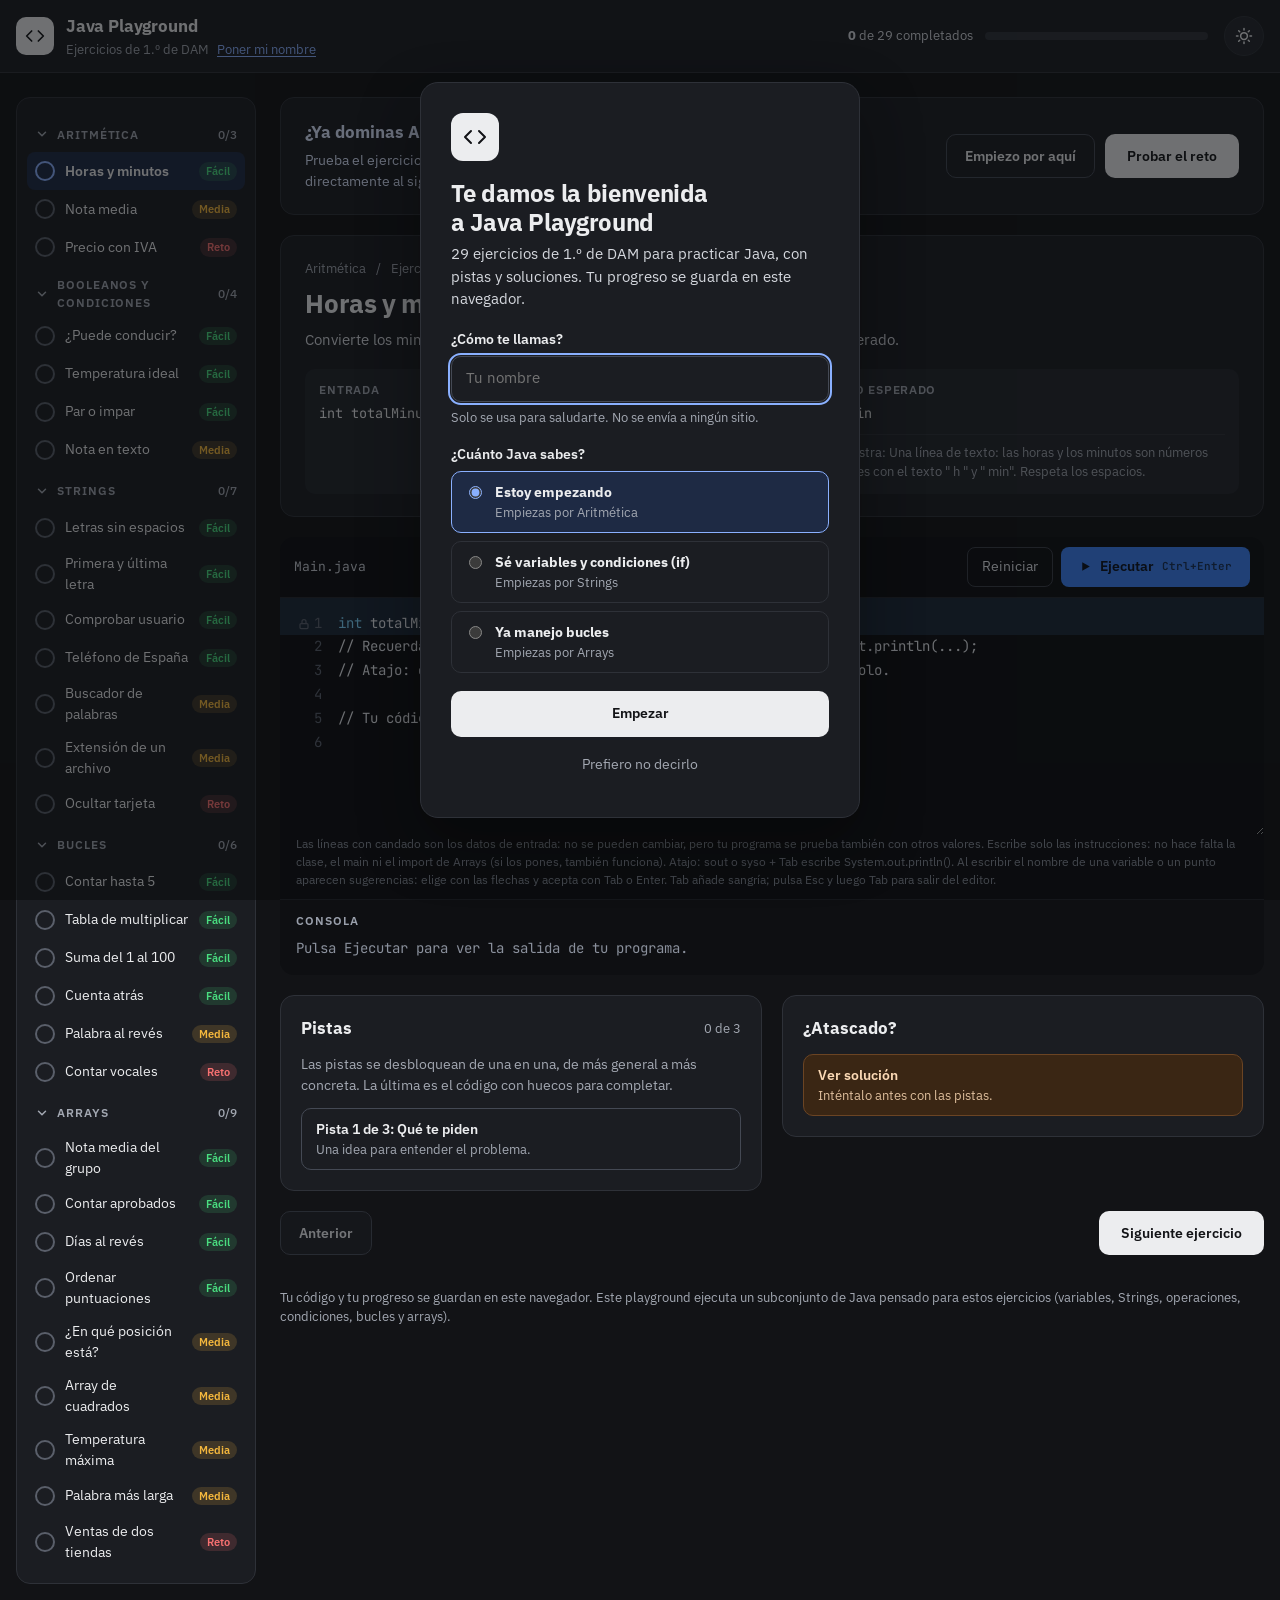
==== index.html @ 5604461f "Añade el botón «Practicar de nuevo» en los ejercicios completados Vuelve al código inicial, quita la" ====
<!doctype html>
<html lang="es">
<head>
<meta charset="utf-8">
<meta name="viewport" content="width=device-width,initial-scale=1,viewport-fit=cover">
<style>[hidden]{display:none!important}body{margin:0}</style>
<title>Ejercicios básicos programacion</title>
<meta name="claude:viewport-fit-sides" content="cover">
<link rel="preconnect" href="https://fonts.googleapis.com">
<link rel="preconnect" href="https://fonts.gstatic.com" crossorigin>
<link rel="stylesheet" href="https://fonts.googleapis.com/css2?family=IBM+Plex+Sans:wght@400;500;600;700&family=JetBrains+Mono:wght@400;500&display=swap">
</head>
<body>
<script>
(function () { var t = 'dark'; try { var s = localStorage.getItem('jp-theme'); if (s === 'light' || s === 'dark') t = s; } catch (e) { } document.documentElement.setAttribute('data-theme', t); })();
</script>
<style>
/* Layout: cabecera con progreso, lista de ejercicios a la izquierda y zona de trabajo (ficha, editor, consola, ayudas) a la derecha. */
:root {
  --bg: #F3F2EE; --surface: #FFFFFF; --surface-2: #F7F6F2; --line: #E2E0D8;
  --fg: #1B1D21; --fg-2: #2E3138; --muted: #5B5F68;
  --accent: #1D4ED8; --accent-soft: #EEF3FE; --accent-ink: #1E2A4A; --ring: #B9BDC6;
  --ok: #15803D; --ok-soft: #DCFCE7; --ok-ink: #14532D;
  --warn-soft: #FFF4E5; --warn-ink: #7C2D12; --warn-line: #F2CFA5;
  --err: #B91C1C; --err-soft: #FDECEC; --err-ink: #7F1D1D;
  --btn-bg: #1B1D21; --btn-fg: #FFFFFF; --btn2-line: #C9CFDD;
  --help: #D97706; --help-ink: #1F1300; --help-text: #A15C00;
  --lv-easy: #15803D; --lv-easy-bg: #DCFCE7; --lv-mid: #92400E; --lv-mid-bg: #FEF3C7; --lv-hard: #B91C1C; --lv-hard-bg: #FEE2E2;
  --code-bg: #16181D; --code-fg: #E6E8EE; --code-muted: #8A909C; --code-gutter: #5C6270; --code-line: #2A2D35;
  --code-err-line: rgba(248, 113, 113, 0.16); --run: #3B82F6; --run-ink: #0B1220;
  --font-ui: 'IBM Plex Sans', system-ui, -apple-system, 'Segoe UI', sans-serif;
  --font-code: 'JetBrains Mono', ui-monospace, 'Cascadia Code', Consolas, monospace;
}
@media (prefers-color-scheme: dark) {
  :root:not([data-theme="light"]) {
    --bg: #121316; --surface: #1B1D22; --surface-2: #23262C; --line: #2E3138;
    --fg: #ECEDEF; --fg-2: #D5D8DE; --muted: #A3A8B2;
    --accent: #8AB0FF; --accent-soft: #1E2A44; --accent-ink: #DCE6FF; --ring: #5A5F6A;
    --ok: #4ADE80; --ok-soft: #12351F; --ok-ink: #CFF5DC;
    --warn-soft: #3A2614; --warn-ink: #FBD9B5; --warn-line: #6B4423;
    --err: #F87171; --err-soft: #3A1717; --err-ink: #FECACA;
    --btn-bg: #ECEDEF; --btn-fg: #121316; --btn2-line: #444954;
    --help: #F5B83D; --help-ink: #1F1300; --help-text: #F5B83D;
    --lv-easy: #4ADE80; --lv-easy-bg: rgba(74, 222, 128, 0.14); --lv-mid: #F5B83D; --lv-mid-bg: rgba(245, 184, 61, 0.16); --lv-hard: #F87171; --lv-hard-bg: rgba(248, 113, 113, 0.16);
    --code-bg: #0E0F12; --code-line: #24272E;
    color-scheme: dark;
  }
}
:root[data-theme="dark"] {
  --bg: #121316; --surface: #1B1D22; --surface-2: #23262C; --line: #2E3138;
  --fg: #ECEDEF; --fg-2: #D5D8DE; --muted: #A3A8B2;
  --accent: #8AB0FF; --accent-soft: #1E2A44; --accent-ink: #DCE6FF; --ring: #5A5F6A;
  --ok: #4ADE80; --ok-soft: #12351F; --ok-ink: #CFF5DC;
  --warn-soft: #3A2614; --warn-ink: #FBD9B5; --warn-line: #6B4423;
  --err: #F87171; --err-soft: #3A1717; --err-ink: #FECACA;
  --btn-bg: #ECEDEF; --btn-fg: #121316; --btn2-line: #444954;
  --help: #F5B83D; --help-ink: #1F1300; --help-text: #F5B83D;
  --lv-easy: #4ADE80; --lv-easy-bg: rgba(74, 222, 128, 0.14); --lv-mid: #F5B83D; --lv-mid-bg: rgba(245, 184, 61, 0.16); --lv-hard: #F87171; --lv-hard-bg: rgba(248, 113, 113, 0.16);
  --code-bg: #0E0F12; --code-line: #24272E;
  color-scheme: dark;
}
* { box-sizing: border-box; }
body { background: var(--bg); color: var(--fg); font-family: var(--font-ui); font-size: 15px; line-height: 1.5; }
button { font: inherit; cursor: pointer; }
button:focus-visible, select:focus-visible, a:focus-visible { outline: 2px solid var(--accent); outline-offset: 2px; }
h1, h2 { text-wrap: balance; }

.wrap { max-width: 1280px; margin: 0 auto; padding-left: max(16px, env(safe-area-inset-left, 0px)); padding-right: max(16px, env(safe-area-inset-right, 0px)); }

/* cabecera */
.top { background: var(--surface); border-bottom: 1px solid var(--line); }
.top .wrap { padding-block: 14px; display: flex; flex-wrap: wrap; align-items: center; justify-content: space-between; gap: 12px 24px; }
.brand { display: flex; align-items: center; gap: 12px; }
.logo { width: 38px; height: 38px; border-radius: 10px; background: var(--btn-bg); color: var(--btn-fg); display: grid; place-items: center; flex: none; }
.brand-name { font-weight: 700; font-size: 17px; letter-spacing: -0.01em; }
.brand-sub { font-size: 12.5px; color: var(--muted); }
.progress { display: flex; align-items: center; gap: 12px; flex: 1 1 260px; max-width: 360px; }
.progress-label { font-size: 13px; color: var(--fg-2); white-space: nowrap; font-variant-numeric: tabular-nums; }
.bar { flex: 1; height: 8px; background: var(--line); border-radius: 99px; overflow: hidden; }
.bar > div { height: 100%; background: var(--accent); border-radius: 99px; transition: width .3s ease; }
.top-right { display: flex; align-items: center; gap: 16px; flex: 1 1 300px; justify-content: flex-end; }
.theme-btn { width: 40px; height: 40px; flex: none; border-radius: 99px; border: 1px solid var(--line); background: var(--surface-2); color: var(--fg); display: grid; place-items: center; }
.theme-btn:hover { border-color: var(--btn2-line); }
.theme-btn svg { display: block; }
/* bienvenida */
.overlay { position: fixed; inset: 0; z-index: 50; background: rgba(10, 11, 14, 0.55); display: flex; align-items: center; justify-content: center; padding: max(16px, env(safe-area-inset-top, 0px)) max(16px, env(safe-area-inset-right, 0px)) max(16px, env(safe-area-inset-bottom, 0px)) max(16px, env(safe-area-inset-left, 0px)); }
.dialog { width: 100%; max-width: 440px; background: var(--surface); color: var(--fg); border: 1px solid var(--line); border-radius: 18px; padding: 30px; box-shadow: 0 24px 60px rgba(0, 0, 0, 0.35); display: flex; flex-direction: column; gap: 18px; max-height: 100%; overflow-y: auto; }
.dialog h2 { margin: 0 0 6px; font-size: 24px; line-height: 1.2; letter-spacing: -0.015em; }
.dialog p { margin: 0; color: var(--fg-2); }
.dialog .logo { width: 48px; height: 48px; border-radius: 12px; }
.field { display: flex; flex-direction: column; gap: 6px; }
.field label { font-size: 14px; font-weight: 600; }
.field input { min-height: 46px; border: 1px solid var(--btn2-line); border-radius: 10px; padding: 0 14px; font: inherit; color: var(--fg); background: var(--surface); }
.field input:focus { outline: 2px solid var(--accent); outline-offset: 1px; }
.field small { font-size: 12.5px; color: var(--muted); }
.dialog .btn-pri { width: 100%; min-height: 46px; }
.btn-text { min-height: 44px; border: none; background: transparent; color: var(--muted); font-size: 14px; }
.btn-text:hover { color: var(--fg); }
.dialog.done { text-align: center; align-items: center; }
.ok-icon { width: 52px; height: 52px; border-radius: 99px; background: var(--ok-soft); color: var(--ok); display: grid; place-items: center; }
.welcome { display: flex; flex-wrap: wrap; align-items: center; justify-content: space-between; gap: 14px 24px; }
.welcome > div:first-child { min-width: 0; flex: 1 1 380px; }
.welcome h2 { margin: 0 0 4px; font-size: 22px; line-height: 1.2; letter-spacing: -0.015em; }
.welcome p { margin: 0; color: var(--fg-2); }
.welcome-actions { display: flex; flex-wrap: wrap; gap: 10px; }
.name-link { border: none; background: none; padding: 0; margin-left: 8px; font-size: 12.5px; color: var(--accent); text-decoration: underline; text-underline-offset: 2px; }
.name-link:hover { color: var(--fg); }
.levels { border: none; margin: 0; padding: 0; display: flex; flex-direction: column; gap: 8px; }
.levels legend { font-size: 14px; font-weight: 600; margin-bottom: 6px; padding: 0; }
.lvl { display: flex; gap: 10px; align-items: flex-start; border: 1px solid var(--line); border-radius: 10px; padding: 10px 12px; cursor: pointer; }
.lvl:has(input:checked) { border-color: var(--accent); background: var(--accent-soft); }
.lvl input { margin-top: 4px; accent-color: var(--accent); }
.lvl b { display: block; font-size: 14px; }
.lvl small { display: block; font-size: 12.5px; color: var(--muted); }
.challenge { display: flex; flex-wrap: wrap; align-items: center; justify-content: space-between; gap: 12px 24px; background: var(--accent-soft); border-color: transparent; }
.challenge > div:first-child { min-width: 0; flex: 1 1 380px; color: var(--accent-ink); }
.challenge h2 { margin: 0 0 4px; font-size: 17px; }
.challenge p { margin: 0; font-size: 14px; }
.challenge-done { margin-top: 14px; background: #14301F; border: 1px solid #22553A; border-radius: 10px; padding: 14px; color: #DCFCE7; }
.challenge-done p { margin: 0 0 10px; font-size: 14px; }
.challenge-done .row { display: flex; flex-wrap: wrap; gap: 8px; }
.challenge-done button { min-height: 40px; padding: 0 16px; border-radius: 8px; font-size: 14px; font-weight: 600; }
.challenge-done .go { border: none; background: #4ADE80; color: #0B1F12; }
.challenge-done .stay { border: 1px solid #2F6B48; background: transparent; color: #DCFCE7; }

/* estructura */
.layout { padding-block: 24px 48px; display: flex; flex-wrap: wrap; gap: 24px; align-items: flex-start; }
.side { flex: 1 1 240px; max-width: 290px; background: var(--surface); border: 1px solid var(--line); border-radius: 14px; padding: 14px 10px; position: sticky; top: calc(env(safe-area-inset-top, 0px) + 16px); }
.main { flex: 999 1 560px; min-width: 0; display: flex; flex-direction: column; gap: 20px; }
.group-name { font-size: 11.5px; font-weight: 600; letter-spacing: 0.08em; text-transform: uppercase; color: var(--muted); padding: 8px 8px 4px; }
.group-head { display: flex; align-items: center; gap: 8px; width: 100%; min-height: 36px; padding: 6px 8px; margin-top: 4px; border: none; border-radius: 8px; background: transparent; color: var(--muted); font-size: 11.5px; font-weight: 600; letter-spacing: 0.08em; text-transform: uppercase; text-align: left; }
.group-head:hover { background: var(--surface-2); color: var(--fg); }
.group-head .chev { flex: none; transition: transform .15s ease; }
.group-head[aria-expanded="false"] .chev { transform: rotate(-90deg); }
.group-head .gname { flex: 1; }
.group-count { font-variant-numeric: tabular-nums; letter-spacing: 0; text-transform: none; font-weight: 500; }
.group-count.full { color: var(--ok); }
.ex-btn { display: flex; align-items: center; gap: 10px; width: 100%; min-height: 38px; padding: 6px 8px; border: none; border-radius: 8px; background: transparent; color: var(--fg); text-align: left; font-size: 14px; }
.ex-btn:hover { background: var(--surface-2); }
.ex-btn[aria-current="true"] { background: var(--accent-soft); font-weight: 600; }
.dot { width: 20px; height: 20px; border-radius: 99px; border: 2px solid var(--ring); flex: none; display: grid; place-items: center; }
.ex-btn[aria-current="true"] .dot { border-color: var(--accent); }
.dot.done { background: var(--ok); border-color: var(--ok); color: var(--surface); }
.dot.done.help { background: var(--help); border-color: var(--help); color: var(--help-ink); }
.solved-tag.help { color: var(--help-text); }
.picker { display: none; }
.picker label { font-size: 13px; color: var(--muted); display: block; margin-bottom: 4px; }
.picker select { width: 100%; min-height: 44px; padding: 0 12px; border-radius: 10px; border: 1px solid var(--line); background: var(--surface); color: var(--fg); font: inherit; }

.card { background: var(--surface); border: 1px solid var(--line); border-radius: 14px; padding: 22px 24px; }
.crumb { display: flex; flex-wrap: wrap; align-items: center; gap: 8px 10px; font-size: 13px; color: var(--muted); }
.chip { font-weight: 600; padding: 2px 10px; border-radius: 99px; font-size: 12px; }
.chip.Fácil, .lv.Fácil { background: var(--lv-easy-bg); color: var(--lv-easy); }
.chip.Media, .lv.Media { background: var(--lv-mid-bg); color: var(--lv-mid); }
.chip.Reto, .lv.Reto { background: var(--lv-hard-bg); color: var(--lv-hard); }
.lv { flex: none; font-size: 11px; font-weight: 600; padding: 1px 7px; border-radius: 99px; line-height: 1.5; }
.ex-btn .ex-name { flex: 1; min-width: 0; }
.practice-btn { min-height: 28px; padding: 0 10px; border-radius: 99px; border: 1px solid var(--line); background: transparent; color: var(--fg-2); font: inherit; font-size: 12.5px; font-weight: 600; cursor: pointer; }
.practice-btn:hover { color: var(--fg); border-color: var(--fg-2); }
.practice-btn.confirm { border-color: #F2A65A; color: #F2A65A; }
.solved-tag { display: inline-flex; align-items: center; gap: 4px; color: var(--ok); font-weight: 600; font-size: 12.5px; }
.title { margin: 8px 0 10px; font-size: 26px; line-height: 1.2; letter-spacing: -0.015em; }
.statement { margin: 0 0 18px; color: var(--fg-2); max-width: 70ch; }
.io { display: grid; grid-template-columns: repeat(auto-fit, minmax(240px, 1fr)); gap: 12px; }
.io > div { background: var(--surface-2); border-radius: 10px; padding: 12px 14px; min-width: 0; }
.label { font-size: 12px; font-weight: 600; color: var(--muted); text-transform: uppercase; letter-spacing: 0.06em; margin-bottom: 4px; }
.out-info { margin: 10px 0 0; padding-top: 8px; border-top: 1px solid var(--line); font-size: 13px; color: var(--muted); }
.io pre { margin: 0; font-family: var(--font-code); font-size: 13.5px; white-space: pre-wrap; word-break: break-word; }

/* editor */
.editor { background: var(--code-bg); border-radius: 14px; overflow: hidden; color: var(--code-fg); }
.ed-bar { display: flex; flex-wrap: wrap; align-items: center; justify-content: space-between; gap: 10px; padding: 10px 14px; border-bottom: 1px solid var(--code-line); }
.filename { font-family: var(--font-code); font-size: 13px; color: #C9CDD6; }
.ed-actions { display: flex; flex-wrap: wrap; gap: 8px; }
.btn-ghost { min-height: 40px; padding: 0 14px; border-radius: 8px; border: 1px solid #3A3E48; background: transparent; color: var(--code-fg); font-size: 14px; }
.btn-ghost:hover { background: #22252C; }
.btn-ghost.confirm { border-color: #F2A65A; color: #FBD9B5; }
.btn-run { min-height: 40px; padding: 0 18px; border-radius: 8px; border: none; background: var(--run); color: var(--run-ink); font-size: 14px; font-weight: 600; display: inline-flex; align-items: center; gap: 8px; }
.btn-run:hover { background: #60A5FA; }
.btn-run kbd { font-family: var(--font-code); font-size: 11px; opacity: .75; }
.fixed-in { display: flex; background: rgba(96, 165, 250, 0.16); padding-top: 14px; font-family: var(--font-code); font-size: 14px; line-height: 1.7; }
.fixed-gutter { padding: 0 10px 0 14px; min-width: 52px; box-sizing: border-box; color: var(--code-gutter); text-align: right; user-select: none; white-space: pre; }
.fixed-gutter div { display: flex; align-items: center; justify-content: flex-end; gap: 4px; height: 1.7em; }
.fixed-in pre { flex: 1; min-width: 0; margin: 0; padding: 0 16px 0 6px; font: inherit; color: var(--code-fg); white-space: pre; overflow-x: auto; }
.fixed-in .t { color: #7DD3FC; } .fixed-in .n { color: #FBBF24; } .fixed-in .s { color: #86EFAC; } .fixed-in .c { color: #7C8290; }
.ac { position: absolute; z-index: 5; margin: 0; padding: 3.5px; list-style: none; min-width: 198px; max-width: 324px; max-height: 198px; overflow-y: auto; background: #1F2229; border: 1px solid #3A3E48; border-radius: 6px; box-shadow: 0 6px 20px rgba(0, 0, 0, 0.35); font-family: var(--font-code); font-size: 11.7px; font-variant-ligatures: none; }
.ac li { display: flex; justify-content: space-between; gap: 14px; padding: 4.5px 7px; border-radius: 4px; color: var(--code-fg); cursor: pointer; white-space: nowrap; }
.ac li small { color: var(--code-muted); font-size: 10.8px; }
.ac li[aria-selected="true"] { background: #2B3A55; }
.code-area.after-fixed .gutter, .code-area.after-fixed textarea.code { padding-top: 0; }
/* sin ligaduras: >= y <= se ven como dos símbolos, igual que en el código real */
textarea.code, pre, code, kbd { font-variant-ligatures: none; font-feature-settings: "liga" 0, "calt" 0; }
.code-area { display: flex; position: relative; max-height: 460px; }
.gutter { padding: 14px 10px 14px 14px; box-sizing: border-box; font-family: var(--font-code); font-size: 14px; line-height: 1.7; color: var(--code-gutter); text-align: right; user-select: none; overflow: hidden; min-width: 52px; white-space: pre; }
.gutter .bad { color: #F87171; font-weight: 600; }
textarea.code { flex: 1; min-width: 0; min-height: 200px; resize: vertical; border: none; background: transparent; color: var(--code-fg); padding: 14px 16px 14px 6px; font-family: var(--font-code); font-size: 14px; line-height: 1.7; tab-size: 4; white-space: pre; overflow: auto; caret-color: #93C5FD; }
textarea.code:focus { outline: none; box-shadow: inset 0 0 0 2px #3B82F6; }
.ed-help { font-size: 12px; color: var(--code-muted); padding: 0 16px 10px; }
.console { border-top: 1px solid var(--code-line); padding: 12px 16px 16px; }
.console-head { display: flex; flex-wrap: wrap; align-items: center; justify-content: space-between; gap: 8px; margin-bottom: 8px; }
.console-title { font-size: 12px; font-weight: 600; letter-spacing: 0.08em; text-transform: uppercase; color: #9AA0AC; }
.badge { display: inline-flex; align-items: center; gap: 6px; font-size: 13px; font-weight: 600; padding: 4px 10px; border-radius: 99px; }
.badge.ok { background: #14532D; color: #DCFCE7; }
.badge.warn { background: #4A2E10; color: #FBD9B5; }
.badge.err { background: #4C1414; color: #FECACA; }
.out { margin: 0; font-family: var(--font-code); font-size: 14px; white-space: pre-wrap; word-break: break-word; color: var(--code-fg); max-height: 280px; overflow: auto; }
.out .e { color: #FCA5A5; }
.out .m { color: var(--code-muted); }
.note { white-space: pre-wrap; margin-top: 10px; font-size: 13.5px; color: #FBD9B5; }
.compare { margin-top: 12px; display: grid; grid-template-columns: repeat(auto-fit, minmax(200px, 1fr)); gap: 10px; }
.compare > div { background: #1E2026; border-radius: 8px; padding: 10px 12px; min-width: 0; }
.compare .label { color: #9AA0AC; }
.compare pre { margin: 0; font-family: var(--font-code); font-size: 13px; white-space: pre-wrap; word-break: break-word; }
.alt { margin-top: 14px; background: #1E2026; border: 1px solid #2F3B33; border-radius: 10px; padding: 12px 14px; }
.alt .label { color: #86EFAC; }
.alt pre { margin: 6px 0 0; font-family: var(--font-code); font-size: 13px; line-height: 1.6; white-space: pre; overflow-x: auto; color: var(--code-fg); }
.alt p { margin: 8px 0 0; font-size: 13.5px; color: #C9CDD6; }
.solution h3 { margin: 14px 0 6px; font-size: 14px; }
.walk-btn { margin-top: 10px; min-height: 36px; padding: 0 12px; border-radius: 8px; border: 1px solid currentColor; background: transparent; color: inherit; font: inherit; font-size: 13px; font-weight: 600; opacity: .9; }
.walk-btn:hover { opacity: 1; }
.walk { margin: 10px 0 0; padding-left: 22px; display: flex; flex-direction: column; gap: 10px; }
.walk li { padding-left: 2px; }
.walk code { display: inline-block; vertical-align: top; max-width: 100%; overflow-x: auto; white-space: pre; font-family: var(--font-code); font-size: 12.5px; padding: 2px 7px; border-radius: 6px; background: rgba(127, 127, 127, 0.16); font-variant-ligatures: none; }
.walk p { margin: 4px 0 0 !important; font-size: 13.5px; line-height: 1.5; }

/* ayudas */
.helpers { display: grid; grid-template-columns: repeat(auto-fit, minmax(290px, 1fr)); gap: 20px; align-items: start; }
.helpers h2 { margin: 0; font-size: 17px; }
.helpers .card { padding: 20px; display: flex; flex-direction: column; gap: 12px; }
.row-between { display: flex; align-items: center; justify-content: space-between; gap: 10px; }
.count { font-size: 13px; color: var(--muted); font-variant-numeric: tabular-nums; }
.hint { display: flex; gap: 10px; background: var(--accent-soft); border-radius: 10px; padding: 10px 12px; font-size: 14px; color: var(--accent-ink); }
.hint b { color: var(--accent); flex: none; }
.hint > div { min-width: 0; }
.hint-tag { display: block; font-size: 11.5px; font-weight: 600; letter-spacing: 0.06em; text-transform: uppercase; color: var(--accent); margin-bottom: 2px; }
.btn-line.strong { border-color: var(--warn-line); }
.hint pre { margin: 8px 0 0; background: var(--code-bg); color: var(--code-fg); border-radius: 8px; padding: 10px 12px; font-family: var(--font-code); font-size: 13px; line-height: 1.6; white-space: pre; overflow-x: auto; }
.btn-line { min-height: 44px; width: 100%; border-radius: 10px; border: 1px solid var(--btn2-line); background: var(--surface); color: var(--fg); font-size: 14px; font-weight: 600; text-align: left; padding: 10px 14px; }
.btn-line:hover { background: var(--surface-2); }
.btn-line small { display: block; font-weight: 400; font-size: 13px; color: var(--muted); }
.btn-line.sol { border-color: var(--warn-line); background: var(--warn-soft); color: var(--warn-ink); }
.btn-line.sol small { color: var(--warn-ink); opacity: .85; }
.btn-line[disabled] { opacity: .6; cursor: default; }
.empty-hint { font-size: 14px; color: var(--muted); margin: 0; }
.solution pre { margin: 0; background: var(--code-bg); color: var(--code-fg); border-radius: 10px; padding: 14px; font-family: var(--font-code); font-size: 13px; line-height: 1.6; white-space: pre; overflow-x: auto; }
.solution p { margin: 10px 0 0; font-size: 14px; color: var(--fg-2); }

.pager { display: flex; flex-wrap: wrap; justify-content: space-between; gap: 12px; }
.btn-sec { min-height: 44px; padding: 0 18px; border-radius: 10px; border: 1px solid var(--btn2-line); background: var(--surface); color: var(--fg); font-size: 14px; font-weight: 600; }
.btn-pri { min-height: 44px; padding: 0 22px; border-radius: 10px; border: none; background: var(--btn-bg); color: var(--btn-fg); font-size: 14px; font-weight: 600; }
.btn-sec[disabled], .btn-pri[disabled] { opacity: .45; cursor: default; }
.foot { font-size: 12.5px; color: var(--muted); }

@media (max-width: 760px) {
  .side { display: none; }
  .picker { display: block; }
  .card { padding: 18px; }
  .title { font-size: 22px; }
  .btn-run kbd { display: none; }
}
@media (prefers-reduced-motion: reduce) { .bar > div, .group-head .chev { transition: none; } }
</style>

<header class="top">
  <div class="wrap">
    <div class="brand">
      <div class="logo"><svg aria-hidden="true" width="20" height="20" viewBox="0 0 24 24" fill="none" stroke="currentColor" stroke-width="2" stroke-linecap="round" stroke-linejoin="round"><polyline points="8 6 2 12 8 18"></polyline><polyline points="16 6 22 12 16 18"></polyline></svg></div>
      <div>
        <div class="brand-name">Java Playground</div>
        <div class="brand-sub" id="brandSub">Ejercicios de 1.º de DAM</div>
      </div>
    </div>
    <div class="top-right">
      <div class="progress">
        <div class="progress-label" id="progressLabel">0 de 29 completados</div>
        <div class="bar" role="progressbar" aria-label="Progreso" aria-valuemin="0" aria-valuemax="29" aria-valuenow="0" id="progressBar"><div id="progressFill" style="width:0%"></div></div>
      </div>
      <button type="button" class="theme-btn" id="themeBtn" aria-label="Cambiar a modo claro"></button>
    </div>
  </div>
</header>

<div class="wrap layout">
  <nav class="side" aria-label="Lista de ejercicios" id="side"></nav>

  <main class="main">
    <section class="card welcome" id="welcomeCard" aria-labelledby="welcomeTitle" hidden>
      <div>
        <h2 id="welcomeTitle"></h2>
        <p id="welcomeText"></p>
      </div>
      <div class="welcome-actions">
        <button type="button" class="btn-sec" id="welcomeClose">Cerrar</button>
        <button type="button" class="btn-pri" id="welcomeGo">Seguir donde lo dejé</button>
      </div>
    </section>
    <section class="card challenge" id="challengeCard" aria-labelledby="challengeTitle" hidden>
      <div>
        <h2 id="challengeTitle"></h2>
        <p id="challengeText"></p>
      </div>
      <div class="welcome-actions">
        <button type="button" class="btn-sec" id="challengeNo">Empiezo por aquí</button>
        <button type="button" class="btn-pri" id="challengeGo">Probar el reto</button>
      </div>
    </section>
    <div class="picker">
      <label for="exSelect">Ejercicio</label>
      <select id="exSelect"></select>
    </div>

    <section class="card" aria-labelledby="exTitle">
      <div class="crumb"><span id="exGroup"></span><span aria-hidden="true">/</span><span id="exNum"></span><span class="chip" id="exLevel"></span><span class="solved-tag" id="exSolved" hidden><svg aria-hidden="true" width="14" height="14" viewBox="0 0 24 24" fill="none" stroke="currentColor" stroke-width="3" stroke-linecap="round" stroke-linejoin="round"><polyline points="20 6 9 17 4 12"></polyline></svg>Completado</span><button type="button" class="practice-btn" id="practiceBtn" hidden>Practicar de nuevo</button></div>
      <h1 class="title" id="exTitle"></h1>
      <p class="statement" id="exStatement"></p>
      <div class="io">
        <div><div class="label">Entrada</div><pre id="exInput"></pre></div>
        <div><div class="label">Resultado esperado</div><pre id="exExpected"></pre><p class="out-info" id="exOutInfo" hidden></p></div>
      </div>
    </section>

    <section class="editor" aria-label="Editor de código">
      <div class="ed-bar">
        <div class="filename">Main.java</div>
        <div class="ed-actions">
          <button type="button" class="btn-ghost" id="resetBtn">Reiniciar</button>
          <button type="button" class="btn-run" id="runBtn"><svg aria-hidden="true" width="13" height="13" viewBox="0 0 24 24" fill="currentColor"><polygon points="6 4 20 12 6 20 6 4"></polygon></svg>Ejecutar <kbd>Ctrl+Enter</kbd></button>
        </div>
      </div>
      <div class="fixed-in" id="fixedIn" hidden>
        <div class="fixed-gutter" id="fixedGutter" aria-hidden="true"></div>
        <pre id="fixedCode" aria-label="Datos de entrada, no se pueden cambiar"></pre>
      </div>
      <div class="code-area" id="codeArea">
        <div class="gutter" id="gutter" aria-hidden="true">1</div>
        <label for="code" style="position:absolute;width:1px;height:1px;overflow:hidden;clip:rect(0 0 0 0)">Tu código</label>
        <textarea class="code" id="code" spellcheck="false" autocapitalize="off" autocomplete="off" autocorrect="off" wrap="off"></textarea>
      </div>
      <div class="ed-help"><span id="fixedHelp" hidden>Las líneas con candado son los datos de entrada: no se pueden cambiar, pero tu programa se prueba también con otros valores. </span>Escribe solo las instrucciones: no hace falta la clase, el main ni el import de Arrays (si los pones, también funciona). Atajo: sout o syso + Tab escribe System.out.println(). Al escribir el nombre de una variable o un punto aparecen sugerencias: elige con las flechas y acepta con Tab o Enter. Tab añade sangría; pulsa Esc y luego Tab para salir del editor.</div>
      <div class="console" aria-live="polite">
        <div class="console-head">
          <div class="console-title">Consola</div>
          <div id="badge"></div>
        </div>
        <pre class="out" id="out"><span class="m">Pulsa Ejecutar para ver la salida de tu programa.</span></pre>
        <div class="note" id="note" hidden></div>
        <div class="compare" id="compare" hidden>
          <div><div class="label">Tu salida</div><pre id="cmpGot"></pre></div>
          <div><div class="label">Resultado esperado</div><pre id="cmpExp"></pre></div>
        </div>
        <div class="alt" id="altBox" hidden>
          <div class="label">Otra forma de hacerlo</div>
          <pre id="altCode"></pre>
          <p id="altWhy"></p>
        </div>
      </div>
    </section>

    <div class="helpers">
      <section class="card" aria-labelledby="hintsTitle">
        <div class="row-between"><h2 id="hintsTitle">Pistas</h2><span class="count" id="hintCount"></span></div>
        <div id="hintList" style="display:flex;flex-direction:column;gap:8px"></div>
        <button type="button" class="btn-line" id="hintBtn">Mostrar una pista</button>
      </section>

      <section class="card" aria-labelledby="stuckTitle">
        <h2 id="stuckTitle">¿Atascado?</h2>
        <button type="button" class="btn-line sol" id="solBtn">Ver solución<small>Inténtalo antes con las pistas.</small></button>
        <div class="solution" id="solution" hidden>
          <pre id="solCode"></pre>
          <p id="solExplain"></p>
          <div id="solAlt" hidden>
            <h3>Otra forma de hacerlo</h3>
            <pre id="solAltCode"></pre>
            <p id="solAltWhy"></p>
          </div>
        </div>
      </section>
    </div>

    <div class="pager">
      <button type="button" class="btn-sec" id="prevBtn">Anterior</button>
      <button type="button" class="btn-pri" id="nextBtn">Siguiente ejercicio</button>
    </div>
    <p class="foot">Tu código y tu progreso se guardan en este navegador. Este playground ejecuta un subconjunto de Java pensado para estos ejercicios (variables, Strings, operaciones, condiciones, bucles y arrays).</p>
  </main>
</div>

<div class="overlay" id="welcomeOverlay" hidden>
  <form class="dialog" id="askDialog" role="dialog" aria-modal="true" aria-labelledby="askTitle">
    <div class="logo"><svg aria-hidden="true" width="24" height="24" viewBox="0 0 24 24" fill="none" stroke="currentColor" stroke-width="2" stroke-linecap="round" stroke-linejoin="round"><polyline points="8 6 2 12 8 18"></polyline><polyline points="16 6 22 12 16 18"></polyline></svg></div>
    <div>
      <h2 id="askTitle">Te damos la bienvenida a Java Playground</h2>
      <p id="askIntro">29 ejercicios de 1.º de DAM para practicar Java, con pistas y soluciones. Tu progreso se guarda en este navegador.</p>
    </div>
    <div class="field">
      <label for="nameInput">¿Cómo te llamas?</label>
      <input id="nameInput" type="text" maxlength="30" autocomplete="given-name" placeholder="Tu nombre">
      <small>Solo se usa para saludarte. No se envía a ningún sitio.</small>
    </div>
    <fieldset class="levels" id="levelField">
      <legend>¿Cuánto Java sabes?</legend>
      <label class="lvl"><input type="radio" name="lvl" value="Aritmética" checked><span><b>Estoy empezando</b><small>Empiezas por Aritmética</small></span></label>
      <label class="lvl"><input type="radio" name="lvl" value="Strings"><span><b>Sé variables y condiciones (if)</b><small>Empiezas por Strings</small></span></label>
      <label class="lvl"><input type="radio" name="lvl" value="Arrays"><span><b>Ya manejo bucles</b><small>Empiezas por Arrays</small></span></label>
    </fieldset>
    <div style="display:flex;flex-direction:column;gap:6px">
      <button type="submit" class="btn-pri">Empezar</button>
      <button type="button" class="btn-text" id="skipName">Prefiero no decirlo</button>
    </div>
  </form>
  <div class="dialog done" id="helloDialog" role="dialog" aria-modal="true" aria-labelledby="helloTitle" hidden>
    <div class="ok-icon"><svg aria-hidden="true" width="26" height="26" viewBox="0 0 24 24" fill="none" stroke="currentColor" stroke-width="2.5" stroke-linecap="round" stroke-linejoin="round"><polyline points="20 6 9 17 4 12"></polyline></svg></div>
    <h2 id="helloTitle"></h2>
    <p id="helloText">Empieza por el primer ejercicio. Si te atascas, tienes pistas que se desbloquean de una en una.</p>
    <button type="button" class="btn-pri" id="helloGo">Ir al ejercicio 1</button>
  </div>
</div>
<script>
/* MiniJava: intérprete de un subconjunto de Java para el playground.
   Soporta: int, long, double, boolean, char, String; operadores; if/else; while; do-while; for;
   break/continue; switch (clásico, con flechas y como expresión); métodos de String (también con
   expresiones regulares: replaceAll, replaceFirst, matches, split); StringBuilder; Math, Integer,
   Double, Character, String.valueOf;
   System.out.println/print/printf y String.format. */
var MiniJava = (function () {
  'use strict';

  // ---------- errores ----------
  function CompileError(msg, line) { this.kind = 'compile'; this.message = msg; this.line = line; }
  function JavaException(cls, msg, line) { this.kind = 'runtime'; this.cls = cls; this.message = msg; this.line = line; }
  function Limit(msg) { this.kind = 'limit'; this.message = msg; }
  function cerr(msg, line) { throw new CompileError(msg, line); }

  // ---------- lexer ----------
  var KEYWORDS = ['int', 'long', 'double', 'boolean', 'char', 'float', 'byte', 'short', 'void', 'if', 'else', 'while',
    'for', 'do', 'break', 'continue', 'return', 'true', 'false', 'null', 'final', 'new', 'class', 'public', 'private',
    'protected', 'static', 'switch', 'case', 'default', 'var', 'import', 'package', 'instanceof', 'try', 'catch'];
  var OPS = ['>>>=', '<<=', '>>=', '>>>', '...', '==', '!=', '<=', '>=', '&&', '||', '++', '--', '+=', '-=', '*=', '/=', '%=',
    '&=', '|=', '^=', '<<', '>>', '->', '::', '+', '-', '*', '/', '%', '=', '<', '>', '!', '~', '?', ':', ';', ',', '.',
    '(', ')', '{', '}', '[', ']', '&', '|', '^', '@'];

  function lex(src) {
    var toks = [], i = 0, line = 1, n = src.length;
    function readEscape() {
      var c = src[i + 1];
      var map = { n: '\n', t: '\t', r: '\r', b: '\b', f: '\f', '0': '\0', s: ' ', '\\': '\\', "'": "'", '"': '"' };
      if (c === 'u') {
        var hex = src.substr(i + 2, 4);
        if (!/^[0-9a-fA-F]{4}$/.test(hex)) cerr('illegal unicode escape', line);
        i += 6; return String.fromCharCode(parseInt(hex, 16));
      }
      if (!(c in map)) cerr('illegal escape character in string literal', line);
      i += 2; return map[c];
    }
    while (i < n) {
      var ch = src[i];
      if (ch === '\n') { line++; i++; continue; }
      if (/\s/.test(ch)) { i++; continue; }
      if (ch === '/' && src[i + 1] === '/') { while (i < n && src[i] !== '\n') i++; continue; }
      if (ch === '/' && src[i + 1] === '*') {
        var end = src.indexOf('*/', i + 2);
        if (end < 0) cerr('unclosed comment', line);
        for (var k = i; k < end; k++) if (src[k] === '\n') line++;
        i = end + 2; continue;
      }
      if (ch === '"') {
        if (src.substr(i, 3) === '"""') cerr('Los bloques de texto (""") no están soportados en este playground', line);
        var s = '', startLine = line; i++;
        while (true) {
          if (i >= n || src[i] === '\n') cerr('unclosed string literal', startLine);
          if (src[i] === '"') { i++; break; }
          if (src[i] === '\\') s += readEscape(); else s += src[i++];
        }
        toks.push({ k: 'str', v: s, line: startLine }); continue;
      }
      if (ch === "'") {
        i++; var c2;
        if (src[i] === "'") cerr('empty character literal', line);
        if (src[i] === '\\') c2 = readEscape(); else c2 = src[i++];
        if (src[i] !== "'") cerr('unclosed character literal', line);
        i++; toks.push({ k: 'char', v: c2.charCodeAt(0), line: line }); continue;
      }
      if (/[0-9]/.test(ch) || (ch === '.' && /[0-9]/.test(src[i + 1] || ''))) {
        var m = /^(0[xX][0-9a-fA-F_]+[lL]?|(?:[0-9][0-9_]*)?\.?[0-9_]*(?:[eE][+-]?[0-9]+)?[lLdDfF]?)/.exec(src.slice(i));
        var raw = m[0]; i += raw.length;
        var clean = raw.replace(/_/g, '');
        var tok;
        if (/^0[xX]/.test(clean)) {
          var isL = /[lL]$/.test(clean);
          tok = { k: 'num', t: isL ? 'long' : 'int', v: parseInt(clean.replace(/[lL]$/, ''), 16), raw: raw };
        } else if (/[fF]$/.test(clean)) {
          cerr('El tipo float no está soportado en este playground: usa double', line);
        } else if (/[lL]$/.test(clean)) {
          tok = { k: 'num', t: 'long', v: parseInt(clean.slice(0, -1), 10), raw: raw };
        } else if (/[.eEdD]/.test(clean)) {
          tok = { k: 'num', t: 'double', v: parseFloat(clean.replace(/[dD]$/, '')), raw: raw };
        } else {
          if (clean.length > 1 && clean[0] === '0') cerr('Los números que empiezan por 0 (octales) no están soportados', line);
          tok = { k: 'num', t: 'int', v: Number(clean), raw: raw };
        }
        tok.line = line; toks.push(tok); continue;
      }
      if (/[\p{L}_$]/u.test(ch)) {
        var id = /^[\p{L}_$][\p{L}\p{N}_$]*/u.exec(src.slice(i))[0]; i += id.length;
        toks.push({ k: KEYWORDS.indexOf(id) >= 0 ? 'kw' : 'id', v: id, line: line }); continue;
      }
      var op = null;
      for (var j = 0; j < OPS.length; j++) if (src.substr(i, OPS[j].length) === OPS[j]) { op = OPS[j]; break; }
      if (!op) cerr("illegal character: '" + ch + "'", line);
      i += op.length; toks.push({ k: 'op', v: op, line: line });
    }
    toks.push({ k: 'eof', v: '<EOF>', line: line });
    return toks;
  }

  // ---------- parser ----------
  var PRIMS = ['int', 'long', 'double', 'boolean', 'char'];
  function Parser(toks) { this.t = toks; this.p = 0; }
  Parser.prototype = {
    peek: function (o) { return this.t[this.p + (o || 0)]; },
    next: function () { return this.t[this.p++]; },
    is: function (v, o) { var t = this.peek(o); return (t.k === 'op' || t.k === 'kw') && t.v === v; },
    accept: function (v) { if (this.is(v)) { this.p++; return true; } return false; },
    expect: function (v) {
      var t = this.peek();
      if (!this.is(v)) {
        var where = t.k === 'eof' ? 'reached end of file while parsing' : "'" + v + "' expected";
        cerr(where, t.k === 'eof' ? t.line : (v === ';' ? this.prevLine() : t.line));
      }
      return this.next();
    },
    prevLine: function () { return this.p > 0 ? this.t[this.p - 1].line : 1; },

    program: function () {
      // ¿programa completo con clase o solo instrucciones?
      while (this.is('import') || this.is('package')) { while (!this.is(';') && this.peek().k !== 'eof') this.next(); this.expect(';'); }
      var save = this.p, hasClass = false;
      for (var i = this.p; i < this.t.length; i++) { if (this.t[i].k === 'kw' && this.t[i].v === 'class') { hasClass = true; break; } }
      if (!hasClass) { var body = []; while (this.peek().k !== 'eof') body.push(this.statement()); return { k: 'Block', body: body, line: 1 }; }
      this.p = save;
      while (this.is('public') || this.is('final')) this.next();
      this.expect('class');
      if (this.peek().k !== 'id') cerr('<identifier> expected', this.peek().line);
      this.next(); this.expect('{');
      var main = null;
      while (!this.is('}')) {
        if (this.peek().k === 'eof') cerr('reached end of file while parsing', this.peek().line);
        var start = this.peek();
        while (this.is('public') || this.is('static') || this.is('private') || this.is('final')) this.next();
        if (this.is('void') && this.peek(1).v === 'main') {
          this.next(); this.next(); this.expect('(');
          while (!this.is(')')) { if (this.peek().k === 'eof') cerr("')' expected", this.peek().line); this.next(); }
          this.expect(')');
          if (this.peek().k !== 'op' || this.peek().v !== '{') cerr("'{' expected", this.peek().line);
          main = this.block();
        } else {
          cerr('En este playground solo se admite el método main (aún no hemos visto otros métodos ni atributos)', start.line);
        }
      }
      this.expect('}');
      if (this.peek().k !== 'eof') cerr('class, interface, enum, or record expected', this.peek().line);
      if (!main) cerr('No se ha encontrado el método main', 1);
      return main;
    },
    block: function () {
      var line = this.expect('{').line, body = [];
      while (!this.is('}')) {
        if (this.peek().k === 'eof') cerr('reached end of file while parsing', this.peek().line);
        body.push(this.statement());
      }
      this.expect('}');
      return { k: 'Block', body: body, line: line };
    },
    isTypeStart: function () {
      var t = this.peek();
      if (t.k === 'kw' && PRIMS.indexOf(t.v) >= 0) return true;
      if (t.k === 'kw' && (t.v === 'float' || t.v === 'byte' || t.v === 'short' || t.v === 'var')) return true;
      if (t.k === 'id' && t.v === 'String' && (this.peek(1).k === 'id' || (this.peek(1).v === '[' && this.peek(2).v === ']'))) return true;
      if (t.k === 'id' && /^[A-Z]/.test(t.v) && this.peek(1).k === 'id') return true;
      if (t.k === 'kw' && PRIMS.indexOf(t.v) >= 0) return true;
      return false;
    },
    type: function () {
      var t = this.next();
      if (t.v === 'float') cerr('El tipo float no está soportado en este playground: usa double', t.line);
      if (t.v === 'byte' || t.v === 'short') cerr('El tipo ' + t.v + ' no está soportado en este playground: usa int', t.line);
      if (t.v === 'var') cerr('var no está soportado en este playground: escribe el tipo (int, String...)', t.line);
      if (t.k === 'id' && t.v === 'Scanner') cerr('Leer datos del teclado (Scanner) no está soportado en este playground: los datos de entrada ya vienen en variables', t.line);
      if (t.k === 'id' && t.v !== 'String' && t.v !== 'StringBuilder') cerr('cannot find symbol\n  símbolo: class ' + t.v + '\n(este playground solo admite int, long, double, boolean, char, String y StringBuilder)', t.line);
      var ty = t.v;
      while (this.is('[') && this.is(']', 1)) { this.next(); this.next(); ty += '[]'; }
      if (this.is('[')) cerr("']' expected", t.line);
      return ty;
    },
    statement: function () {
      var t = this.peek();
      if (this.is('{')) return this.block();
      if (this.is(';')) { this.next(); return { k: 'Empty', line: t.line }; }
      if (this.is('if')) {
        this.next(); this.expect('('); var c = this.expr(); this.expect(')');
        var th = this.statement(), el = null;
        if (this.accept('else')) el = this.statement();
        return { k: 'If', cond: c, then: th, els: el, line: t.line };
      }
      if (this.is('while')) {
        this.next(); this.expect('('); var c2 = this.expr(); this.expect(')');
        return { k: 'While', cond: c2, body: this.statement(), line: t.line };
      }
      if (this.is('do')) {
        this.next(); var b = this.statement(); this.expect('while'); this.expect('(');
        var c3 = this.expr(); this.expect(')'); this.expect(';');
        return { k: 'DoWhile', cond: c3, body: b, line: t.line };
      }
      if (this.is('for')) {
        this.next(); this.expect('(');
        var init = [], cond = null, upd = [];
        if (!this.is(';')) {
          if (this.peek().k === 'id' && this.is(':', 1)) cerr('Falta el tipo de la variable del for-each (por ejemplo: for (String nombre : nombres))', t.line);
          if (this.isTypeStart() || this.is('final')) {
            var save = this.p; this.accept('final');
            var fty = this.type(), fnm = this.peek();
            if (fnm.k === 'id' && this.is(':', 1)) {
              this.next(); this.next();
              var iter = this.expr(); this.expect(')');
              return { k: 'ForEach', type: fty, name: fnm.v, iter: iter, body: this.statement(), line: t.line };
            }
            this.p = save; init.push(this.varDecl(false));
          }
          else { init.push(this.exprStmtExpr()); while (this.accept(',')) init.push(this.exprStmtExpr()); }
        }
        this.expect(';');
        if (!this.is(';')) cond = this.expr();
        this.expect(';');
        if (!this.is(')')) { upd.push(this.exprStmtExpr()); while (this.accept(',')) upd.push(this.exprStmtExpr()); }
        this.expect(')');
        return { k: 'For', init: init, cond: cond, upd: upd, body: this.statement(), line: t.line };
      }
      if (this.is('break')) { this.next(); this.expect(';'); return { k: 'Break', line: t.line }; }
      if (this.is('continue')) { this.next(); this.expect(';'); return { k: 'Continue', line: t.line }; }
      if (this.is('return')) {
        this.next();
        if (!this.is(';')) cerr('incompatible types: unexpected return value', t.line);
        this.expect(';'); return { k: 'Return', line: t.line };
      }
      if (this.is('switch')) return this.switchNode(false);
      if (t.k === 'id' && t.v === 'yield' && !this.is('=', 1) && !this.is('.', 1) && !this.is('[', 1) && !this.is('++', 1) && !this.is('--', 1)) {
        this.next(); var yv = this.expr(); this.expect(';');
        return { k: 'Yield', e: yv, line: t.line };
      }
      if (this.is('try')) cerr('try/catch no está soportado en este playground', t.line);
      if (this.is('else')) cerr("'else' without 'if'", t.line);
      if (this.isTypeStart() || this.is('final')) { var d = this.varDecl(true); return d; }
      var e = this.exprStmtExpr();
      this.expect(';');
      return { k: 'ExprStmt', expr: e, line: t.line };
    },
    switchNode: function (isExpr) {
      var line = this.expect('switch').line;
      this.expect('('); var sel = this.expr(); this.expect(')');
      this.expect('{');
      var cases = [], arrow = null;
      while (!this.is('}')) {
        var ct = this.peek();
        if (ct.k === 'eof') cerr('reached end of file while parsing', ct.line);
        var labels = [], isDefault = false;
        if (this.accept('default')) isDefault = true;
        else if (this.accept('case')) {
          do {
            if (this.is('default')) { this.next(); isDefault = true; }
            else labels.push(this.ternary());
          } while (this.accept(','));
        } else cerr("case, default, or '}' expected", ct.line);
        var isArrow;
        if (this.accept('->')) isArrow = true;
        else { this.expect(':'); isArrow = false; }
        if (arrow === null) arrow = isArrow;
        else if (arrow !== isArrow) cerr('different case kinds used in the switch\n(no mezcles case con : y case con -> en el mismo switch)', ct.line);
        var body = [];
        if (isArrow) {
          if (this.is('{')) body.push(this.block());
          else if (isExpr) { var be = this.expr(); this.expect(';'); body.push({ k: 'ArrowExpr', e: be, line: be.line }); }
          else { var es = this.exprStmtExpr(); this.expect(';'); body.push({ k: 'ExprStmt', expr: es, line: es.line }); }
        } else {
          while (!this.is('case') && !this.is('default') && !this.is('}')) {
            if (this.peek().k === 'eof') cerr('reached end of file while parsing', this.peek().line);
            body.push(this.statement());
          }
        }
        cases.push({ labels: labels, isDefault: isDefault, body: body, line: ct.line });
      }
      this.expect('}');
      return { k: isExpr ? 'SwitchExpr' : 'Switch', sel: sel, cases: cases, arrow: !!arrow, line: line };
    },
    exprStmtExpr: function () {
      var e = this.expr();
      if (['Assign', 'IncDec', 'Call'].indexOf(e.k) < 0) cerr('not a statement', e.line);
      return e;
    },
    varDecl: function (needSemi) {
      var line = this.peek().line, isFinal = false;
      if (this.accept('final')) isFinal = true;
      var ty = this.type(), decls = [];
      do {
        var nt = this.next();
        if (nt.k !== 'id') cerr(nt.k === 'kw' ? "'" + nt.v + "' es una palabra reservada y no se puede usar como nombre de variable" : '<identifier> expected', nt.line);
        var dty = ty;
        while (this.is('[') && this.is(']', 1)) { this.next(); this.next(); dty += '[]'; }
        var init = null;
        if (this.accept('=')) init = this.is('{') ? this.arrayLit() : this.expr();
        decls.push({ name: nt.v, init: init, line: nt.line, type: dty });
      } while (this.accept(','));
      if (needSemi) this.expect(';');
      return { k: 'VarDecl', type: ty, decls: decls, final: isFinal, line: line };
    },

    arrayLit: function () {
      var line = this.expect('{').line, elems = [];
      if (!this.is('}')) {
        do {
          if (this.is('}')) break;
          elems.push(this.is('{') ? this.arrayLit() : this.expr());
        } while (this.accept(','));
      }
      this.expect('}');
      return { k: 'ArrayLit', elems: elems, line: line };
    },
    expr: function () { return this.assign(); },
    assign: function () {
      var left = this.ternary();
      var t = this.peek();
      if (t.k === 'op' && ['=', '+=', '-=', '*=', '/=', '%='].indexOf(t.v) >= 0) {
        this.next();
        if (left.k !== 'Name' && left.k !== 'Index') cerr('unexpected type\n  required: variable\n  found:    value', t.line);
        var right = this.assign();
        return { k: 'Assign', op: t.v, target: left, value: right, line: t.line };
      }
      if (t.k === 'op' && ['&=', '|=', '^=', '<<=', '>>=', '>>>='].indexOf(t.v) >= 0) cerr('El operador ' + t.v + ' no está soportado en este playground', t.line);
      return left;
    },
    ternary: function () {
      var c = this.bin(0);
      if (this.is('?')) {
        var line = this.next().line; var a = this.ternary(); this.expect(':'); var b = this.ternary();
        return { k: 'Cond', cond: c, a: a, b: b, line: line };
      }
      return c;
    },
    bin: function (lvl) {
      var LV = [['||'], ['&&'], ['|'], ['^'], ['&'], ['==', '!='], ['<', '>', '<=', '>=', 'instanceof'], ['<<', '>>', '>>>'], ['+', '-'], ['*', '/', '%']];
      if (lvl >= LV.length) return this.unary();
      var left = this.bin(lvl + 1);
      while (true) {
        var t = this.peek();
        if ((t.k === 'op' || t.k === 'kw') && LV[lvl].indexOf(t.v) >= 0) {
          if (['|', '^', '&', '<<', '>>', '>>>', 'instanceof'].indexOf(t.v) >= 0) cerr('El operador ' + t.v + ' no está soportado en este playground' + (t.v === '&' ? ' (¿querías usar &&?)' : t.v === '|' ? ' (¿querías usar ||?)' : ''), t.line);
          this.next();
          var right = this.bin(lvl + 1);
          left = { k: 'Bin', op: t.v, a: left, b: right, line: t.line };
        } else return left;
      }
    },
    unary: function () {
      var t = this.peek();
      if (t.k === 'op' && (t.v === '++' || t.v === '--')) {
        this.next(); var target = this.unary();
        if (target.k !== 'Name' && target.k !== 'Index') cerr('unexpected type\n  required: variable\n  found:    value', t.line);
        return { k: 'IncDec', op: t.v, prefix: true, target: target, line: t.line };
      }
      if (t.k === 'op' && (t.v === '-' || t.v === '+' || t.v === '!')) {
        this.next(); var e = this.unary();
        return { k: 'Unary', op: t.v, e: e, line: t.line };
      }
      if (t.k === 'op' && t.v === '~') cerr('El operador ~ no está soportado en este playground', t.line);
      // cast
      if (t.k === 'op' && t.v === '(') {
        var n1 = this.peek(1), n2 = this.peek(2);
        if (((n1.k === 'kw' && (PRIMS.indexOf(n1.v) >= 0 || n1.v === 'float' || n1.v === 'byte' || n1.v === 'short')) || (n1.k === 'id' && n1.v === 'String')) && n2.v === ')') {
          if (n1.v === 'float' || n1.v === 'byte' || n1.v === 'short') cerr('El tipo ' + n1.v + ' no está soportado en este playground', t.line);
          this.next(); this.next(); this.next();
          var ce = this.unary();
          return { k: 'Cast', to: n1.v, e: ce, line: t.line };
        }
      }
      return this.postfix();
    },
    postfix: function () {
      var e = this.primary();
      while (true) {
        var t = this.peek();
        if (this.is('.')) {
          this.next(); var nm = this.next();
          if (nm.k !== 'id') cerr('<identifier> expected', nm.line);
          if (this.is('(')) {
            this.next(); var args = [];
            if (!this.is(')')) { args.push(this.expr()); while (this.accept(',')) args.push(this.expr()); }
            this.expect(')');
            e = { k: 'Call', target: e, name: nm.v, args: args, line: nm.line };
          } else e = { k: 'Field', target: e, name: nm.v, line: nm.line };
        } else if (this.is('(') && e.k === 'Name') {
          cerr('cannot find symbol\n  símbolo: method ' + e.name + '\n(en este playground solo puedes llamar a métodos de clases como String o Math)', t.line);
        } else if (this.is('[')) {
          this.next(); var idx = this.expr(); this.expect(']');
          e = { k: 'Index', arr: e, idx: idx, line: t.line };
        } else if (t.k === 'op' && (t.v === '++' || t.v === '--')) {
          if (e.k !== 'Name' && e.k !== 'Index') cerr('unexpected type\n  required: variable\n  found:    value', t.line);
          this.next(); e = { k: 'IncDec', op: t.v, prefix: false, target: e, line: t.line };
        } else return e;
      }
    },
    primary: function () {
      var t = this.next();
      if (t.k === 'num') {
        if (t.t === 'int' && t.v > 2147483648) cerr('integer number too large', t.line);
        if (t.t === 'int' && t.v === 2147483648) return { k: 'Lit', type: 'int', v: t.v, big: true, line: t.line };
        return { k: 'Lit', type: t.t, v: t.v, line: t.line };
      }
      if (t.k === 'str') return { k: 'Lit', type: 'String', v: t.v, line: t.line };
      if (t.k === 'char') return { k: 'Lit', type: 'char', v: t.v, line: t.line };
      if (t.k === 'kw' && (t.v === 'true' || t.v === 'false')) return { k: 'Lit', type: 'boolean', v: t.v === 'true', line: t.line };
      if (t.k === 'kw' && t.v === 'null') return { k: 'Lit', type: 'null', v: null, line: t.line };
      if (t.k === 'id') return { k: 'Name', name: t.v, line: t.line };
      if (t.k === 'op' && t.v === '(') { var e = this.expr(); this.expect(')'); return { k: 'Paren', e: e, line: t.line }; }
      if (t.k === 'kw' && t.v === 'switch') { this.p--; return this.switchNode(true); }
      if (t.k === 'kw' && t.v === 'new') {
        var bt = this.next();
        if (bt.k === 'id' && (bt.v === 'StringBuilder' || bt.v === 'String') && this.is('(')) {
          this.next(); var cargs = [];
          if (!this.is(')')) { cargs.push(this.expr()); while (this.accept(',')) cargs.push(this.expr()); }
          this.expect(')');
          return { k: 'NewObj', cls: bt.v, args: cargs, line: t.line };
        }
        if (!((bt.k === 'kw' && PRIMS.indexOf(bt.v) >= 0) || (bt.k === 'id' && bt.v === 'String'))) {
          if (bt.k === 'id' && bt.v === 'Scanner') cerr('Leer datos del teclado (Scanner) no está soportado en este playground: los datos de entrada ya vienen en variables', bt.line);
          cerr('En este playground, new solo se puede usar para crear arrays (por ejemplo: new int[5]), un StringBuilder o un String', bt.line);
        }
        if (!this.is('[')) cerr("'[' expected (en este playground new solo crea arrays)", bt.line);
        var dims = [], extra = 0;
        while (this.is('[')) {
          this.next();
          if (this.is(']')) { this.next(); extra++; }
          else { if (extra) cerr("']' expected", bt.line); dims.push(this.expr()); this.expect(']'); }
        }
        var ntype = bt.v; for (var q = 0; q < dims.length + extra; q++) ntype += '[]';
        var ninit = null;
        if (this.is('{')) { if (dims.length) cerr('array creation with both dimension expression and initialization is illegal', bt.line); ninit = this.arrayLit(); }
        else if (!dims.length) cerr('array dimension missing', bt.line);
        return { k: 'NewArray', type: ntype, dims: dims, init: ninit, line: t.line };
      }
      if (t.k === 'eof') cerr('reached end of file while parsing', t.line);
      if (t.k === 'kw' && PRIMS.indexOf(t.v) >= 0) cerr("'.class' expected (¿has declarado una variable en un sitio donde no se puede?)", t.line);
      cerr('illegal start of expression', t.line);
    }
  };

  // ---------- comprobación de tipos (como hace javac antes de ejecutar) ----------
  var NUM = { char: 1, int: 2, long: 3, double: 4 };
  function own(o, k) { return Object.prototype.hasOwnProperty.call(o, k); }
  function isNum(t) { return own(NUM, t); }
  function isArr(t) { return typeof t === 'string' && t.slice(-2) === '[]'; }
  function elemT(t) { return t.slice(0, -2); }
  function isRef(t) { return t === 'String' || t === 'StringBuilder' || t === 'null' || isArr(t); }
  function promote(a, b) {
    if (a === 'double' || b === 'double') return 'double';
    if (a === 'long' || b === 'long') return 'long';
    return 'int';
  }
  function unaryPromote(t) { return t === 'char' ? 'int' : t; }
  function isConst(n) {
    if (n.k === 'Lit') return n.type !== 'null';
    if (n.k === 'Paren') return isConst(n.e);
    if (n.k === 'Unary') return isConst(n.e);
    if (n.k === 'Bin') return isConst(n.a) && isConst(n.b);
    if (n.k === 'Cast') return isConst(n.e);
    return false;
  }
  function assignable(to, from, node) {
    if (to === from) return true;
    if ((to === 'String' || to === 'StringBuilder' || isArr(to)) && from === 'null') return true;
    if (isNum(to) && isNum(from)) {
      if (NUM[from] <= NUM[to] && !(to === 'char')) return true;
      if (to === 'char' && from === 'int' && isConst(node)) {
        try { var v = constValue(node); if (v >= 0 && v <= 65535) return true; } catch (e) { }
      }
      if (to === 'char' && from === 'char') return true;
    }
    return false;
  }
  function constValue(n) {
    // evaluación simple de una constante entera para la conversión a char
    var r = evalExpr(n, { lookup: function () { throw 1; } });
    return r;
  }
  function needAssignable(to, from, node, line) {
    if (from === 'void') cerr("'void' type not allowed here", line);
    if (!assignable(to, from, node)) {
      if (isNum(to) && isNum(from)) cerr('incompatible types: possible lossy conversion from ' + from + ' to ' + to, line);
      cerr('incompatible types: ' + (from === 'null' ? '<null>' : from) + ' cannot be converted to ' + to, line);
    }
  }

  var STRING_METHODS = {
    length: [[[], 'int']],
    charAt: [[['int'], 'char']],
    substring: [[['int'], 'String'], [['int', 'int'], 'String']],
    indexOf: [[['String'], 'int'], [['char'], 'int'], [['String', 'int'], 'int'], [['char', 'int'], 'int']],
    lastIndexOf: [[['String'], 'int'], [['char'], 'int'], [['String', 'int'], 'int'], [['char', 'int'], 'int']],
    contains: [[['String'], 'boolean']],
    startsWith: [[['String'], 'boolean'], [['String', 'int'], 'boolean']],
    endsWith: [[['String'], 'boolean']],
    equals: [[['Object'], 'boolean']],
    equalsIgnoreCase: [[['String'], 'boolean']],
    compareTo: [[['String'], 'int']],
    compareToIgnoreCase: [[['String'], 'int']],
    isEmpty: [[[], 'boolean']],
    isBlank: [[[], 'boolean']],
    trim: [[[], 'String']],
    strip: [[[], 'String']],
    stripLeading: [[[], 'String']],
    stripTrailing: [[[], 'String']],
    toUpperCase: [[[], 'String']],
    toLowerCase: [[[], 'String']],
    toCharArray: [[[], 'char[]']],
    toString: [[[], 'String']],
    replace: [[['char', 'char'], 'String'], [['String', 'String'], 'String']],
    concat: [[['String'], 'String']],
    repeat: [[['int'], 'String']],
    replaceAll: [[['String', 'String'], 'String']],
    replaceFirst: [[['String', 'String'], 'String']],
    matches: [[['String'], 'boolean']],
    split: [[['String'], 'String[]'], [['String', 'int'], 'String[]']]
  };
  var SB_METHODS = {
    append: [[['Object'], 'StringBuilder']],
    insert: [[['int', 'Object'], 'StringBuilder']],
    reverse: [[[], 'StringBuilder']],
    toString: [[[], 'String']],
    length: [[[], 'int']],
    charAt: [[['int'], 'char']],
    setCharAt: [[['int', 'char'], 'void']],
    deleteCharAt: [[['int'], 'StringBuilder']],
    delete: [[['int', 'int'], 'StringBuilder']],
    replace: [[['int', 'int', 'String'], 'StringBuilder']],
    indexOf: [[['String'], 'int'], [['String', 'int'], 'int']],
    lastIndexOf: [[['String'], 'int'], [['String', 'int'], 'int']],
    substring: [[['int'], 'String'], [['int', 'int'], 'String']],
    isEmpty: [[[], 'boolean']],
    setLength: [[['int'], 'void']],
    equals: [[['Object'], 'boolean']]
  };
  var STATIC = {
    Math: {
      max: 'num2', min: 'num2', abs: 'num1',
      pow: [[['double', 'double'], 'double']], sqrt: [[['double'], 'double']], cbrt: [[['double'], 'double']],
      floor: [[['double'], 'double']], ceil: [[['double'], 'double']], round: [[['double'], 'long']],
      random: [[[], 'double']],
      floorDiv: [[['int', 'int'], 'int'], [['long', 'long'], 'long']], floorMod: [[['int', 'int'], 'int'], [['long', 'long'], 'long']]
    },
    Integer: { parseInt: [[['String'], 'int']], toString: [[['int'], 'String']], valueOf: [[['String'], 'int']] },
    Double: { parseDouble: [[['String'], 'double']], toString: [[['double'], 'String']] },
    Long: { parseLong: [[['String'], 'long']] },
    Boolean: { parseBoolean: [[['String'], 'boolean']] },
    Character: {
      isDigit: [[['char'], 'boolean']], isLetter: [[['char'], 'boolean']], isLetterOrDigit: [[['char'], 'boolean']],
      isUpperCase: [[['char'], 'boolean']], isLowerCase: [[['char'], 'boolean']], isWhitespace: [[['char'], 'boolean']],
      toUpperCase: [[['char'], 'char']], toLowerCase: [[['char'], 'char']], getNumericValue: [[['char'], 'int']],
      isAlphabetic: [[['int'], 'boolean']]
    },
    String: { valueOf: 'any1', format: 'format', join: 'join' },
    Arrays: { toString: 'arrToString', deepToString: 'arrToString', sort: 'sort', fill: 'fill', equals: 'arrEquals', copyOf: 'copyOf', copyOfRange: 'copyOf' }
  };
  var STATIC_FIELDS = {
    Math: { PI: 'double', E: 'double' },
    Integer: { MAX_VALUE: 'int', MIN_VALUE: 'int' },
    Long: { MAX_VALUE: 'long', MIN_VALUE: 'long' },
    Double: { MAX_VALUE: 'double', MIN_VALUE: 'double' }
  };

  function argFits(param, argT, node) {
    if (param === 'Object') return argT !== 'void';
    return assignable(param, argT, node);
  }
  function pickOverload(list, argTypes, args, name, line, owner) {
    var cands = list.filter(function (o) { return o[0].length === argTypes.length; });
    for (var i = 0; i < cands.length; i++) {
      var ok = cands[i][0].every(function (p, j) { return argFits(p, argTypes[j], args[j]); });
      if (ok) return cands[i];
    }
    // char se puede pasar donde va int
    var sig = name + '(' + argTypes.map(function (t) { return t === 'null' ? '<null>' : t; }).join(',') + ')';
    if (!cands.length) cerr('method ' + name + ' in class ' + owner + ' cannot be applied to given types;\n  found: ' + sig, line);
    cerr('incompatible types in call ' + owner + '.' + sig + '\n  esperado: ' + owner + '.' + name + '(' + cands[0][0].join(',') + ')', line);
  }

  function Scope(parent) { this.vars = Object.create(null); this.parent = parent; }
  Scope.prototype.find = function (n) { var s = this; while (s) { if (n in s.vars) return s.vars[n]; s = s.parent; } return null; };

  function check(node, scope, ctx) {
    switch (node.k) {
      case 'Block': {
        var s = new Scope(scope);
        node.body.forEach(function (st) { check(st, s, ctx); });
        return;
      }
      case 'Empty': case 'Return': return;
      case 'VarDecl':
        node.decls.forEach(function (d) {
          if (scope.find(d.name)) cerr('variable ' + d.name + ' is already defined in method main(String[])', d.line);
          if (d.init && d.init.k === 'ArrayLit') checkArrayLit(d.type, d.init, scope, ctx);
          else if (d.init) {
            if (d.init.k === 'Lit' && d.init.big) cerr('integer number too large', d.line);
            var it = typeOf(d.init, scope, ctx);
            needAssignable(d.type, it, d.init, d.line);
          }
          scope.vars[d.name] = { type: d.type, init: !!d.init, final: node.final };
        });
        return;
      case 'ExprStmt': typeOf(node.expr, scope, ctx); return;
      case 'If':
        needBool(node.cond, scope, ctx);
        checkSub(node.then, scope, ctx);
        if (node.els) checkSub(node.els, scope, ctx);
        return;
      case 'While': case 'DoWhile':
        needBool(node.cond, scope, ctx);
        ctx.loops++; checkSub(node.body, scope, ctx); ctx.loops--;
        return;
      case 'For': {
        var fs = new Scope(scope);
        node.init.forEach(function (i) { if (i.k === 'VarDecl') check(i, fs, ctx); else typeOf(i, fs, ctx); });
        if (node.cond) needBool(node.cond, fs, ctx);
        node.upd.forEach(function (u) { typeOf(u, fs, ctx); });
        ctx.loops++; checkSub(node.body, fs, ctx); ctx.loops--;
        return;
      }
      case 'ForEach': {
        var at = typeOf(node.iter, scope, ctx);
        if (!isArr(at)) cerr('for-each not applicable to expression type\n  required: array or java.lang.Iterable\n  found:    ' + at + (at === 'String' ? '\n(para recorrer un String letra a letra usa un for con charAt)' : ''), node.line);
        if (scope.find(node.name)) cerr('variable ' + node.name + ' is already defined in method main(String[])', node.line);
        needAssignable(node.type, elemT(at), { k: 'Name' }, node.line);
        var es = new Scope(scope);
        es.vars[node.name] = { type: node.type, init: true, final: false };
        ctx.loops++; checkSub(node.body, es, ctx); ctx.loops--;
        return;
      }
      case 'Break': if (!ctx.loops && !ctx.sw) cerr('break outside switch or loop', node.line); return;
      case 'Switch': checkSwitch(node, scope, ctx, false); return;
      case 'Yield':
        if (!ctx.yields) cerr('yield outside of switch expression', node.line);
        var yt = typeOf(node.e, scope, ctx);
        if (yt === 'void') cerr("'void' type not allowed here", node.line);
        ctx.yields.push(node.e);
        return;
      case 'Continue': if (!ctx.loops) cerr('continue outside of loop', node.line); return;
    }
  }
  function containsYield(st) {
    if (!st || typeof st !== 'object') return false;
    if (st.k === 'Yield') return true;
    if (st.k === 'SwitchExpr') return false;
    for (var key in st) if (key !== 'line' && containsYield(st[key])) return true;
    return false;
  }
  function checkSwitch(n, scope, ctx, isExpr) {
    var st = typeOf(n.sel, scope, ctx);
    if (!(st === 'int' || st === 'char' || st === 'String')) {
      if (st === 'long' || st === 'double' || st === 'boolean') cerr('constant label of type ' + st + ' is not compatible with switch\n(en este playground, switch funciona con int, char y String)', n.sel.line);
      cerr('patterns in switch statements are not supported\n(en este playground, switch funciona con int, char y String)', n.sel.line);
    }
    var seen = {}, hasDefault = false;
    n.cases.forEach(function (c) {
      if (c.isDefault) { if (hasDefault) cerr('duplicate default label', c.line); hasDefault = true; }
      c.labels.forEach(function (l) {
        var lt = typeOf(l, scope, ctx);
        var isC = st === 'String' ? (l.k === 'Lit' && lt === 'String') : isConst(l);
        if (!isC) cerr('constant expression required\n(en case solo puedes poner valores fijos, como 3, \'a\' o "lunes")', l.line);
        if (st === 'String' ? lt !== 'String' : !assignable(st, lt, l)) cerr('constant label of type ' + lt + ' is not compatible with ' + st, l.line);
        var key = st === 'String' ? 's' + l.v : 'n' + constValue(l);
        if (own(seen, key)) cerr('duplicate case label', l.line);
        seen[key] = true;
      });
    });
    var inner = new Scope(scope), saved = ctx.sw;
    if (!isExpr) {
      ctx.sw = (ctx.sw || 0) + 1;
      n.cases.forEach(function (c) {
        if (n.arrow) c.body.forEach(function (b) { check(b, new Scope(scope), ctx); });
        else c.body.forEach(function (b) { check(b, inner, ctx); });
      });
      ctx.sw = saved;
      return 'void';
    }
    if (!n.arrow) cerr('En este playground, el switch que devuelve un valor tiene que usar flechas (case 1 -> ...)', n.line);
    if (!hasDefault) cerr('the switch expression does not cover all possible input values\n(añade un default -> ...)', n.line);
    var results = [], savedY = ctx.yields, savedL = ctx.loops;
    n.cases.forEach(function (c) {
      var b = c.body[0];
      if (b.k === 'ArrowExpr') {
        var t = typeOf(b.e, scope, ctx);
        if (t === 'void') cerr("'void' type not allowed here\n(en un switch que devuelve un valor, cada case tiene que dar un valor)", b.line);
        results.push(b.e);
      } else {
        if (!containsYield(b)) cerr('switch rule completes without providing a value\n(dentro de las llaves usa yield para devolver el valor)', c.line);
        ctx.yields = results; ctx.loops = 0; ctx.sw = 0;
        check(b, scope, ctx);
        ctx.yields = savedY; ctx.loops = savedL; ctx.sw = saved;
      }
    });
    var rt = results[0].type;
    for (var i = 1; i < results.length; i++) {
      var x = results[i].type;
      if (x === rt) continue;
      if (isNum(x) && isNum(rt)) rt = promote(rt, x);
      else if (x === 'null' && isRef(rt)) continue;
      else if (rt === 'null' && isRef(x)) rt = x;
      else cerr('incompatible types in switch expression: ' + rt + ' and ' + x, results[i].line);
    }
    if (rt === 'null') rt = 'String';
    return rt;
  }
  function checkArrayLit(t, lit, scope, ctx) {
    if (!isArr(t)) cerr('illegal initializer for ' + t, lit.line);
    lit.type = t;
    var et = elemT(t);
    lit.elems.forEach(function (e) {
      if (e.k === 'ArrayLit') checkArrayLit(et, e, scope, ctx);
      else { var ty = typeOf(e, scope, ctx); needAssignable(et, ty, e, e.line); }
    });
  }
  function needIndex(e, scope, ctx) {
    var it = typeOf(e, scope, ctx);
    if (it === 'int' || it === 'char') return;
    if (isNum(it)) cerr('incompatible types: possible lossy conversion from ' + it + ' to int', e.line);
    cerr('incompatible types: ' + it + ' cannot be converted to int', e.line);
  }
  function checkSub(st, scope, ctx) {
    if (st.k === 'VarDecl') cerr('variable declaration not allowed here', st.line);
    check(st, st.k === 'Block' ? scope : new Scope(scope), ctx);
  }
  function needBool(e, scope, ctx) {
    var t = typeOf(e, scope, ctx);
    if (t !== 'boolean') {
      if (e.k === 'Assign' && e.op === '=') cerr('incompatible types: ' + t + ' cannot be converted to boolean\n(¿querías comparar con == en lugar de asignar con =?)', e.line);
      cerr('incompatible types: ' + t + ' cannot be converted to boolean', e.line);
    }
  }
  function isStaticClass(n, scope) {
    return n.k === 'Name' && !scope.find(n.name) && (own(STATIC, n.name) || own(STATIC_FIELDS, n.name) || n.name === 'System');
  }
  function typeOf(n, scope, ctx) { var t = typeOf0(n, scope, ctx); n.type = t; return t; }
  function typeOf0(n, scope, ctx) {
    switch (n.k) {
      case 'Lit':
        if (n.big) cerr('integer number too large', n.line);
        return n.type;
      case 'Paren': return typeOf(n.e, scope, ctx);
      case 'ArrayLit': cerr('illegal start of expression\n(las llaves { } solo se pueden usar al declarar el array o con new)', n.line);
      case 'NewArray':
        n.dims.forEach(function (d) { needIndex(d, scope, ctx); });
        if (n.init) checkArrayLit(n.type, n.init, scope, ctx);
        return n.type;
      case 'Index': {
        var art = typeOf(n.arr, scope, ctx);
        if (!isArr(art)) cerr('array required, but ' + art + ' found' + (art === 'String' ? '\n(para sacar una letra de un String usa charAt)' : ''), n.line);
        needIndex(n.idx, scope, ctx);
        return elemT(art);
      }
      case 'Name': {
        var v = scope.find(n.name);
        if (!v) {
          if (own(STATIC, n.name) || n.name === 'System') cerr('cannot find symbol\n  símbolo: variable ' + n.name, n.line);
          cerr('cannot find symbol\n  símbolo: variable ' + n.name, n.line);
        }
        if (!v.init) cerr('variable ' + n.name + ' might not have been initialized', n.line);
        return v.type;
      }
      case 'Field': {
        if (isStaticClass(n.target, scope)) {
          var cls = n.target.name;
          if (cls === 'System' && (n.name === 'out' || n.name === 'err')) return 'PrintStream';
          var f = own(STATIC_FIELDS, cls) && own(STATIC_FIELDS[cls], n.name) && STATIC_FIELDS[cls][n.name];
          if (!f) cerr('cannot find symbol\n  símbolo: variable ' + n.name + '\n  ubicación: class ' + cls, n.line);
          return f;
        }
        var tt = typeOf(n.target, scope, ctx);
        if (isArr(tt)) {
          if (n.name === 'length') return 'int';
          cerr('cannot find symbol\n  símbolo: variable ' + n.name, n.line);
        }
        if (tt === 'String') {
          if (n.name === 'length') cerr('cannot find symbol\n  símbolo: variable length\n(en un String, length es un método: escribe length())', n.line);
          cerr('cannot find symbol\n  símbolo: variable ' + n.name + '\n  ubicación: class String', n.line);
        }
        if (tt === 'StringBuilder') cerr('cannot find symbol\n  símbolo: variable ' + n.name + '\n  ubicación: class StringBuilder' + (n.name === 'length' ? '\n(length es un método: escribe length())' : ''), n.line);
        if (isNum(tt) || tt === 'boolean') cerr(tt + ' cannot be dereferenced', n.line);
        cerr('cannot find symbol: ' + n.name, n.line);
      }
      case 'Call': return typeCall(n, scope, ctx);
      case 'NewObj': {
        var nat = n.args.map(function (a) { return typeOf(a, scope, ctx); });
        if (n.cls === 'StringBuilder') {
          if (nat.length === 0 || (nat.length === 1 && (nat[0] === 'String' || nat[0] === 'int' || nat[0] === 'char' || nat[0] === 'StringBuilder'))) return 'StringBuilder';
        } else if (nat.length === 1 && (nat[0] === 'char[]' || nat[0] === 'String' || nat[0] === 'StringBuilder')) return 'String';
        else if (nat.length === 0) return 'String';
        cerr('no suitable constructor found for ' + n.cls + '(' + nat.join(',') + ')', n.line);
      }
      case 'SwitchExpr': return checkSwitch(n, scope, ctx, true);
      case 'Unary': {
        var et = typeOf(n.e, scope, ctx);
        if (n.op === '!') { if (et !== 'boolean') cerr("bad operand type " + et + " for unary operator '!'", n.line); return 'boolean'; }
        if (!isNum(et)) cerr("bad operand type " + et + " for unary operator '" + n.op + "'", n.line);
        return unaryPromote(et);
      }
      case 'IncDec': {
        var vt = typeOf(n.target, scope, ctx);
        if (n.target.k === 'Index') { if (!isNum(vt)) cerr("bad operand type " + vt + " for unary operator '" + n.op + "'", n.line); return vt; }
        var vv = scope.find(n.target.name);
        if (vv.final) cerr('cannot assign a value to final variable ' + n.target.name, n.line);
        if (!isNum(vt)) cerr("bad operand type " + vt + " for unary operator '" + n.op + "'", n.line);
        return vt;
      }
      case 'Cast': {
        var ct = typeOf(n.e, scope, ctx);
        if (n.to === 'String') { if (ct !== 'String' && ct !== 'null') cerr('incompatible types: ' + ct + ' cannot be converted to String', n.line); return 'String'; }
        if (n.to === 'boolean') { if (ct !== 'boolean') cerr('incompatible types: ' + ct + ' cannot be converted to boolean', n.line); return 'boolean'; }
        if (!isNum(ct)) cerr('incompatible types: ' + ct + ' cannot be converted to ' + n.to, n.line);
        return n.to;
      }
      case 'Bin': {
        var a = typeOf(n.a, scope, ctx), b = typeOf(n.b, scope, ctx), op = n.op;
        var bad = function () { cerr("bad operand types for binary operator '" + op + "'\n  first type:  " + a + "\n  second type: " + b, n.line); };
        if (a === 'void' || b === 'void') cerr("'void' type not allowed here", n.line);
        if (op === '+') {
          if (a === 'String' || b === 'String') return 'String';
          if (isNum(a) && isNum(b)) return promote(a, b);
          bad();
        }
        if (op === '-' || op === '*' || op === '/' || op === '%') { if (isNum(a) && isNum(b)) return promote(a, b); bad(); }
        if (op === '<' || op === '>' || op === '<=' || op === '>=') { if (isNum(a) && isNum(b)) return 'boolean'; bad(); }
        if (op === '==' || op === '!=') {
          if (isNum(a) && isNum(b)) return 'boolean';
          if (a === 'boolean' && b === 'boolean') return 'boolean';
          if (isRef(a) && isRef(b) && (a === b || a === 'null' || b === 'null')) return 'boolean';
        if (isRef(a) && isRef(b) && (a === 'String' || a === 'StringBuilder') && (b === 'String' || b === 'StringBuilder')) cerr('incomparable types: ' + a + ' and ' + b + '\n(para comparar el texto usa sb.toString().equals(...))', n.line);
          cerr("incomparable types: " + a + " and " + b, n.line);
        }
        if (op === '&&' || op === '||') { if (a === 'boolean' && b === 'boolean') return 'boolean'; bad(); }
        bad();
      }
      case 'Cond': {
        needBool(n.cond, scope, ctx);
        var x = typeOf(n.a, scope, ctx), y = typeOf(n.b, scope, ctx);
        if (x === y) return x;
        if (isNum(x) && isNum(y)) return promote(x, y);
        if (x === 'null' && isRef(y)) return y;
        if (y === 'null' && isRef(x)) return x;
        cerr('incompatible types in conditional expression: ' + x + ' and ' + y, n.line);
      }
      case 'Assign': {
        if (n.target.k === 'Index') {
          var lt = typeOf(n.target, scope, ctx), rtt = typeOf(n.value, scope, ctx);
          if (n.op === '=') { needAssignable(lt, rtt, n.value, n.line); return lt; }
          if (n.op === '+=' && lt === 'String') { if (rtt === 'void') cerr("'void' type not allowed here", n.line); return 'String'; }
          if (isNum(lt) && isNum(rtt)) return lt;
          cerr("bad operand types for binary operator '" + n.op[0] + "'\n  first type:  " + lt + "\n  second type: " + rtt, n.line);
        }
        var v2 = scope.find(n.target.name);
        if (!v2) cerr('cannot find symbol\n  símbolo: variable ' + n.target.name, n.target.line);
        if (v2.final && (v2.init || n.op !== '=')) cerr('cannot assign a value to final variable ' + n.target.name, n.line);
        n.target.type = v2.type;
        var rt = typeOf(n.value, scope, ctx);
        if (n.op === '=') { needAssignable(v2.type, rt, n.value, n.line); v2.init = true; return v2.type; }
        if (!v2.init) cerr('variable ' + n.target.name + ' might not have been initialized', n.line);
        if (n.op === '+=' && v2.type === 'String') { if (rt === 'void') cerr("'void' type not allowed here", n.line); return 'String'; }
        if (isNum(v2.type) && isNum(rt)) return v2.type;
        cerr("bad operand types for binary operator '" + n.op[0] + "'\n  first type:  " + v2.type + "\n  second type: " + rt, n.line);
      }
    }
    cerr('expresión no soportada', n.line);
  }
  function typeCall(n, scope, ctx) {
    var argT;
    // System.out.println / print / printf
    if (n.target.k === 'Field' && isStaticClass(n.target.target, scope) && n.target.target.name === 'System') {
      if (n.target.name !== 'out' && n.target.name !== 'err') cerr('cannot find symbol\n  símbolo: variable ' + n.target.name + '\n  ubicación: class System', n.target.line);
      argT = n.args.map(function (a) { return typeOf(a, scope, ctx); });
      argT.forEach(function (t) { if (t === 'void') cerr("'void' type not allowed here", n.line); });
      if (n.name === 'println') { if (argT.length > 1) cerr('no suitable method found for println(' + argT.join(',') + ')\n(println recibe un solo valor: une las partes con +)', n.line); return 'void'; }
      if (n.name === 'print') { if (argT.length !== 1) cerr('no suitable method found for print(' + argT.join(',') + ')' + (argT.length > 1 ? '\n(print recibe un solo valor: une las partes con +)' : ''), n.line); return 'void'; }
      if (n.name === 'printf' || n.name === 'format') { if (!argT.length || argT[0] !== 'String') cerr('no suitable method found for printf', n.line); n.fmt = true; return 'void'; }
      cerr('cannot find symbol\n  símbolo: method ' + n.name + '\n  ubicación: variable out of type PrintStream', n.line);
    }
    if (isStaticClass(n.target, scope)) {
      var cls = n.target.name, tbl = STATIC[cls];
      if (cls === 'System' || !tbl || !own(tbl, n.name)) cerr('cannot find symbol\n  símbolo: method ' + n.name + '\n  ubicación: class ' + cls, n.line);
      argT = n.args.map(function (a) { return typeOf(a, scope, ctx); });
      var spec = tbl[n.name];
      if (spec === 'num2') {
        if (argT.length !== 2 || !isNum(argT[0]) || !isNum(argT[1])) cerr('no suitable method found for ' + n.name + '(' + argT.join(',') + ')', n.line);
        return promote(argT[0], argT[1]);
      }
      if (spec === 'num1') {
        if (argT.length !== 1 || !isNum(argT[0])) cerr('no suitable method found for ' + n.name + '(' + argT.join(',') + ')', n.line);
        return unaryPromote(argT[0]);
      }
      if (spec === 'any1') {
        if (argT.length !== 1 || argT[0] === 'void') cerr('no suitable method found for valueOf', n.line);
        return 'String';
      }
      if (spec === 'arrToString') {
        if (argT.length !== 1 || !(isArr(argT[0]) || argT[0] === 'null')) cerr('no suitable method found for ' + n.name + '(' + argT.join(',') + ')\n(' + 'Arrays.' + n.name + ' recibe un array)', n.line);
        return 'String';
      }
      if (spec === 'sort') {
        if (argT.length !== 1 || !isArr(argT[0])) cerr('no suitable method found for sort(' + argT.join(',') + ')', n.line);
        var se = elemT(argT[0]);
        if (!(isNum(se) || se === 'String')) cerr('Arrays.sort en este playground solo ordena arrays de números, char o String', n.line);
        return 'void';
      }
      if (spec === 'fill') {
        if (argT.length !== 2 || !isArr(argT[0])) cerr('no suitable method found for fill(' + argT.join(',') + ')', n.line);
        needAssignable(elemT(argT[0]), argT[1], n.args[1], n.line);
        return 'void';
      }
      if (spec === 'arrEquals') {
        if (argT.length !== 2 || !isRef(argT[0]) || !isRef(argT[1]) || argT[0] === 'String' || argT[1] === 'String') cerr('no suitable method found for equals(' + argT.join(',') + ')', n.line);
        return 'boolean';
      }
      if (spec === 'join') {
        if (argT.length < 2 || argT[0] !== 'String') cerr('no suitable method found for join(' + argT.join(',') + ')', n.line);
        var rest = argT.slice(1);
        if (rest.length === 1 && rest[0] === 'String[]') { n.joinArr = true; return 'String'; }
        if (rest.every(function (x) { return x === 'String' || x === 'null'; })) return 'String';
        cerr('no suitable method found for join(' + argT.join(',') + ')\n(String.join necesita un separador y después un String[] o varios String)', n.line);
      }
      if (spec === 'copyOf') {
        var want = n.name === 'copyOf' ? 2 : 3;
        if (argT.length !== want || !isArr(argT[0])) cerr('no suitable method found for ' + n.name + '(' + argT.join(',') + ')', n.line);
        for (var ci = 1; ci < want; ci++) needIndex(n.args[ci], scope, ctx);
        return argT[0];
      }
      if (spec === 'format') { if (!argT.length || argT[0] !== 'String') cerr('no suitable method found for format', n.line); return 'String'; }
      return pickOverload(spec, argT, n.args, n.name, n.line, cls)[1];
    }
    var tt = typeOf(n.target, scope, ctx);
    argT = n.args.map(function (a) { return typeOf(a, scope, ctx); });
    if (tt === 'String') {
      var ms = own(STRING_METHODS, n.name) && STRING_METHODS[n.name];
      if (!ms) cerr('cannot find symbol\n  símbolo: method ' + n.name + '(' + argT.join(',') + ')\n  ubicación: class String', n.line);
      return pickOverload(ms, argT, n.args, n.name, n.line, 'String')[1];
    }
    if (tt === 'StringBuilder') {
      var sm = own(SB_METHODS, n.name) && SB_METHODS[n.name];
      if (!sm) cerr('cannot find symbol\n  símbolo: method ' + n.name + '(' + argT.join(',') + ')\n  ubicación: class StringBuilder', n.line);
      return pickOverload(sm, argT, n.args, n.name, n.line, 'StringBuilder')[1];
    }
    if (tt === 'null') cerr('<null> cannot be dereferenced', n.line);
    if (isArr(tt)) cerr('cannot find symbol\n  símbolo: method ' + n.name + '(' + argT.join(',') + ')' + (n.name === 'length' ? '\n(en un array, length no lleva paréntesis: escribe .length)' : '\n(los arrays no tienen ese método; mira la clase Arrays)'), n.line);
    if (isNum(tt) || tt === 'boolean') cerr(tt + ' cannot be dereferenced\n(los tipos primitivos como ' + tt + ' no tienen métodos)', n.line);
    cerr('cannot find symbol: method ' + n.name, n.line);
  }

  // ---------- ejecución ----------
  function JStr(s) { this.s = s; }
  function JSB(s) { this.s = s; this.sb = true; }
  var interned = {};
  function lit(s) { if (!interned.hasOwnProperty(s)) interned[s] = new JStr(s); return interned[s]; }

  var hashSeed = 0;
  function JArr(t, a) { this.t = t; this.a = a; this.h = ((0x1b6d3586 + Math.imul(++hashSeed, 0x2f9a3c1)) >>> 0).toString(16); }
  function arrCode(t) {
    var pre = '';
    while (isArr(t)) { pre += '['; t = elemT(t); }
    return pre + ({ int: 'I', long: 'J', double: 'D', char: 'C', boolean: 'Z' }[t] || 'Ljava.lang.String;');
  }
  function defaultFor(t) { return (isArr(t) || t === 'String') ? null : (t === 'boolean' ? false : 0); }
  var cellCount = 0;
  function makeArr(t, dims, i, line) {
    var len = dims[i];
    if (len < 0) throw new JavaException('java.lang.NegativeArraySizeException', String(len), line);
    cellCount += len;
    if (cellCount > 2000000) throw new Limit('El array es demasiado grande para este playground.');
    var et = elemT(t), a = new Array(len);
    for (var k = 0; k < len; k++) a[k] = i + 1 < dims.length ? makeArr(et, dims, i + 1, line) : defaultFor(et);
    return new JArr(t, a);
  }
  function arrToStr(o, deep) {
    if (o === null) return 'null';
    var et = elemT(o.t);
    return '[' + o.a.map(function (e) { return deep && isArr(et) ? arrToStr(e, true) : str(e, et); }).join(', ') + ']';
  }
  function fmtDouble(d) {
    if (isNaN(d)) return 'NaN';
    if (d === Infinity) return 'Infinity';
    if (d === -Infinity) return '-Infinity';
    if (d === 0) return Object.is(d, -0) ? '-0.0' : '0.0';
    var a = Math.abs(d);
    if (a >= 1e-3 && a < 1e7) {
      var s = String(d);
      if (s.indexOf('e') >= 0) s = d.toFixed(20).replace(/0+$/, '');
      if (s.indexOf('.') < 0) s += '.0';
      return s;
    }
    var e = d.toExponential(); // "1.2345e+7"
    var parts = e.split('e'), m = parts[0], ex = parts[1].replace('+', '');
    if (m.indexOf('.') < 0) m += '.0';
    return m + 'E' + ex;
  }
  function str(v, t) {
    if (isArr(t)) return v === null ? 'null' : arrCode(t) + '@' + v.h;
    if (t === 'String' || t === 'StringBuilder' || t === 'null') return v === null ? 'null' : v.s;
    if (t === 'char') return String.fromCharCode(v);
    if (t === 'double') return fmtDouble(v);
    if (t === 'boolean') return v ? 'true' : 'false';
    return String(v);
  }
  function toInt(x) { // (int) desde double, como Java
    if (isNaN(x)) return 0;
    if (x >= 2147483647) return 2147483647;
    if (x <= -2147483648) return -2147483648;
    return Math.trunc(x) | 0;
  }
  function toLong(x) {
    if (isNaN(x)) return 0;
    if (x >= 9223372036854775807) return 9223372036854775807;
    if (x <= -9223372036854775808) return -9223372036854775808;
    return Math.trunc(x);
  }
  function convert(v, from, to) {
    if (from === to) return v;
    if (to === 'double') return v;
    if (to === 'long') return from === 'double' ? toLong(v) : v;
    if (to === 'int') {
      if (from === 'double') return toInt(v);
      if (from === 'long') return Number(BigInt.asIntN(32, BigInt(Math.trunc(v))));
      return v;
    }
    if (to === 'char') {
      var iv = from === 'double' ? toInt(v) : v;
      return ((iv % 65536) + 65536) % 65536;
    }
    return v;
  }
  function arith(op, a, b, t, line) {
    if (t === 'double') {
      if (op === '+') return a + b; if (op === '-') return a - b; if (op === '*') return a * b;
      if (op === '/') return a / b;
      if (op === '%') return a % b;
    }
    if (t === 'int') {
      if (op === '+') return (a + b) | 0; if (op === '-') return (a - b) | 0; if (op === '*') return Math.imul(a, b);
      if (op === '/') { if (b === 0) throw new JavaException('java.lang.ArithmeticException', '/ by zero', line); return (a / b) | 0; }
      if (op === '%') { if (b === 0) throw new JavaException('java.lang.ArithmeticException', '/ by zero', line); return (a % b) | 0; }
    }
    // long (aprox. con números de JS)
    if (op === '+') return a + b; if (op === '-') return a - b; if (op === '*') return a * b;
    if (op === '/') { if (b === 0) throw new JavaException('java.lang.ArithmeticException', '/ by zero', line); return Math.trunc(a / b); }
    if (op === '%') { if (b === 0) throw new JavaException('java.lang.ArithmeticException', '/ by zero', line); return a % b; }
  }

  function javaTrim(s) {
    var st = 0, en = s.length;
    while (st < en && s.charCodeAt(st) <= 32) st++;
    while (en > st && s.charCodeAt(en - 1) <= 32) en--;
    return s.slice(st, en);
  }
  function needObj(o, line) { if (o === null) throw new JavaException('java.lang.NullPointerException', null, line); }
  function idxErr(i, len, line) { throw new JavaException('java.lang.StringIndexOutOfBoundsException', 'Index ' + i + ' out of bounds for length ' + len, line); }

  // expresiones regulares de Java traducidas a las de JavaScript (casi siempre se escriben igual)
  var POSIX = { Lower: 'a-z', Upper: 'A-Z', Alpha: 'a-zA-Z', Digit: '0-9', Alnum: 'a-zA-Z0-9', Punct: '!-\\/:-@\\[-`{-~', Space: ' \\t\\n\\x0B\\f\\r', XDigit: '0-9a-fA-F' };
  function javaRegex(p, line, wrapAll) {
    var flags = 'g', src = p, m = /^\(\?([a-zA-Z]+)\)/.exec(src);
    if (m) { src = src.slice(m[0].length); if (m[1].indexOf('i') >= 0) flags += 'i'; if (m[1].indexOf('s') >= 0) flags += 's'; if (m[1].indexOf('m') >= 0) flags += 'm'; }
    src = src.replace(/\\p\{(Lower|Upper|Alpha|Digit|Alnum|Punct|Space|XDigit)\}/g, function (all, k, off) {
      var inClass = (src.slice(0, off).match(/\[/g) || []).length > (src.slice(0, off).match(/\]/g) || []).length;
      return inClass ? POSIX[k] : '[' + POSIX[k] + ']';
    }).replace(/\\P\{(Lower|Upper|Alpha|Digit|Alnum|Punct|Space|XDigit)\}/g, function (all, k) { return '[^' + POSIX[k] + ']'; })
      .replace(/\\A/g, '^').replace(/\\[zZ]/g, '$').replace(/\\h/g, '[ \\t\\xA0]');
    if (/\\[pP]\{/.test(src)) flags += 'u';
    if (wrapAll) src = '^(?:' + src + ')$';
    try { return new RegExp(src, flags); }
    catch (e) { throw new JavaException('java.util.regex.PatternSyntaxException', 'La expresión regular "' + p + '" no es válida', line); }
  }
  function findAll(re, s, max) {
    var res = [], m;
    re.lastIndex = 0;
    while ((max < 0 || res.length < max) && (m = re.exec(s))) {
      res.push(m);
      if (m[0] === '') re.lastIndex++;
      if (re.lastIndex > s.length) break;
    }
    return res;
  }
  function expandReplacement(rep, m, line) {
    var out = '';
    for (var i = 0; i < rep.length; i++) {
      var c = rep[i];
      if (c === '\\') {
        i++;
        if (i >= rep.length) throw new JavaException('java.lang.IllegalArgumentException', 'character to be escaped is missing', line);
        out += rep[i];
      } else if (c === '$') {
        i++;
        if (i >= rep.length) throw new JavaException('java.lang.IllegalArgumentException', 'Illegal group reference: group index is missing', line);
        if (rep[i] === '{') {
          var e = rep.indexOf('}', i), nm = e < 0 ? '' : rep.slice(i + 1, e);
          if (e < 0 || !m.groups || !own(m.groups, nm)) throw new JavaException('java.lang.IllegalArgumentException', 'No group with name {' + nm + '}', line);
          out += m.groups[nm] == null ? '' : m.groups[nm]; i = e;
        } else if (/[0-9]/.test(rep[i])) {
          var g = +rep[i];
          if (g >= m.length) throw new JavaException('java.lang.IndexOutOfBoundsException', 'No group ' + g, line);
          while (i + 1 < rep.length && /[0-9]/.test(rep[i + 1]) && g * 10 + (+rep[i + 1]) < m.length) { g = g * 10 + (+rep[i + 1]); i++; }
          out += m[g] == null ? '' : m[g];
        } else throw new JavaException('java.lang.IllegalArgumentException', 'Illegal group reference', line);
      } else out += c;
    }
    return out;
  }
  function regexReplace(s, regex, rep, all, line) {
    var ms = findAll(javaRegex(regex, line), s, all ? -1 : 1), out = '', last = 0;
    ms.forEach(function (m) { out += s.slice(last, m.index) + expandReplacement(rep, m, line); last = m.index + m[0].length; });
    return out + s.slice(last);
  }
  function regexSplit(s, regex, limit, line) {
    var ms = findAll(javaRegex(regex, line), s, -1), list = [], index = 0;
    for (var i = 0; i < ms.length; i++) {
      var m = ms[i], st = m.index, en = st + m[0].length;
      if (limit > 0 && list.length >= limit - 1) break;
      if (st === 0 && en === 0) continue; // sin texto vacío al principio si el separador no ocupa nada
      if (en === 0 && st === 0) continue;
      if (index === 0 && st === 0 && en === 0) continue;
      list.push(s.slice(index, st)); index = en;
    }
    if (index === 0 && !list.length) return [s];
    list.push(s.slice(index));
    if (limit === 0) while (list.length && list[list.length - 1] === '') list.pop();
    return list;
  }
  function callSB(o, name, args, argT, line) {
    needObj(o, line);
    var s = o.s;
    var text = function (i) { return argT[i] === 'char[]' ? (needObj(args[i], line), args[i].a.map(function (c) { return String.fromCharCode(c); }).join('')) : str(args[i], argT[i]); };
    var sbIdx = function (i, len, incl) { if (i < 0 || (incl ? i > len : i >= len)) throw new JavaException('java.lang.StringIndexOutOfBoundsException', 'index ' + i + ',length ' + len, line); };
    switch (name) {
      case 'append': o.s = s + text(0); return o;
      case 'insert': sbIdx(args[0], s.length, true); o.s = s.slice(0, args[0]) + text(1) + s.slice(args[0]); return o;
      case 'reverse': o.s = Array.from(s).reverse().join(''); return o;
      case 'toString': return new JStr(s);
      case 'length': return s.length;
      case 'isEmpty': return s.length === 0;
      case 'charAt': sbIdx(args[0], s.length, false); return s.charCodeAt(args[0]);
      case 'setCharAt': sbIdx(args[0], s.length, false); o.s = s.slice(0, args[0]) + String.fromCharCode(args[1]) + s.slice(args[0] + 1); return undefined;
      case 'deleteCharAt': sbIdx(args[0], s.length, false); o.s = s.slice(0, args[0]) + s.slice(args[0] + 1); return o;
      case 'delete': case 'replace': {
        var a0 = args[0], a1 = Math.min(args[1], s.length);
        if (a0 < 0 || a0 > s.length || a0 > args[1]) throw new JavaException('java.lang.StringIndexOutOfBoundsException', 'start ' + a0 + ', end ' + args[1] + ', length ' + s.length, line);
        o.s = s.slice(0, a0) + (name === 'replace' ? (needObj(args[2], line), args[2].s) : '') + s.slice(a1); return o;
      }
      case 'indexOf': needObj(args[0], line); return s.indexOf(args[0].s, args.length > 1 ? Math.max(0, args[1]) : 0);
      case 'lastIndexOf': needObj(args[0], line); return args.length > 1 ? (args[1] < 0 ? -1 : s.lastIndexOf(args[0].s, args[1])) : s.lastIndexOf(args[0].s);
      case 'substring': {
        var b = args[0], e = args.length > 1 ? args[1] : s.length;
        if (b < 0 || e > s.length || b > e) throw new JavaException('java.lang.StringIndexOutOfBoundsException', 'start ' + b + ', end ' + e + ', length ' + s.length, line);
        return new JStr(s.slice(b, e));
      }
      case 'setLength': if (args[0] < 0) throw new JavaException('java.lang.StringIndexOutOfBoundsException', 'String index out of range: ' + args[0], line); o.s = args[0] <= s.length ? s.slice(0, args[0]) : s + '\0'.repeat(args[0] - s.length); return undefined;
      case 'equals': return args[0] === o;
    }
  }

  function callString(o, name, args, argT, line) {
    needObj(o, line);
    var s = o.s;
    var arg = function (i) { return argT[i] === 'char' ? String.fromCharCode(args[i]) : (args[i] && args[i].s !== undefined ? args[i].s : args[i]); };
    var argStr = function (i) { if (args[i] === null) throw new JavaException('java.lang.NullPointerException', null, line); return arg(i); };
    switch (name) {
      case 'length': return s.length;
      case 'charAt': if (args[0] < 0 || args[0] >= s.length) idxErr(args[0], s.length, line); return s.charCodeAt(args[0]);
      case 'substring': {
        var b = args[0], e = args.length > 1 ? args[1] : s.length;
        if (b < 0 || e > s.length || b > e) throw new JavaException('java.lang.StringIndexOutOfBoundsException', 'begin ' + b + ', end ' + e + ', length ' + s.length, line);
        return new JStr(s.slice(b, e));
      }
      case 'indexOf': return s.indexOf(argStr(0), args.length > 1 ? Math.max(0, args[1]) : 0);
      case 'lastIndexOf': return args.length > 1 ? (args[1] < 0 ? -1 : s.lastIndexOf(argStr(0), args[1])) : s.lastIndexOf(argStr(0));
      case 'contains': return s.indexOf(argStr(0)) >= 0;
      case 'startsWith': return args.length > 1 ? (args[1] >= 0 && s.startsWith(argStr(0), args[1])) : s.startsWith(argStr(0));
      case 'endsWith': return s.endsWith(argStr(0));
      case 'equals': return argT[0] === 'String' && args[0] !== null && args[0].s === s;
      case 'equalsIgnoreCase': {
        if (args[0] === null || args[0].s.length !== s.length) return false;
        for (var q = 0; q < s.length; q++) {
          var c1 = s[q], c2 = args[0].s[q];
          if (c1 !== c2 && c1.toUpperCase() !== c2.toUpperCase() && c1.toLowerCase() !== c2.toLowerCase()) return false;
        }
        return true;
      }
      case 'compareTo': case 'compareToIgnoreCase': {
        var x = s, y = argStr(0);
        if (name === 'compareToIgnoreCase') { x = x.toLowerCase(); y = y.toLowerCase(); }
        var lim = Math.min(x.length, y.length);
        for (var i = 0; i < lim; i++) if (x.charCodeAt(i) !== y.charCodeAt(i)) return x.charCodeAt(i) - y.charCodeAt(i);
        return x.length - y.length;
      }
      case 'isEmpty': return s.length === 0;
      case 'isBlank': return s.trim().length === 0;
      case 'trim': { var tr = javaTrim(s); return tr === s ? o : new JStr(tr); }
      case 'strip': return new JStr(s.trim());
      case 'stripLeading': return new JStr(s.replace(/^\s+/, ''));
      case 'stripTrailing': return new JStr(s.replace(/\s+$/, ''));
      case 'toUpperCase': return new JStr(s.toUpperCase());
      case 'toLowerCase': return new JStr(s.toLowerCase());
      case 'replace': return new JStr(s.split(argStr(0)).join(argStr(1)));
      case 'concat': return new JStr(s + argStr(0));
      case 'toString': return o;
      case 'toCharArray': return new JArr('char[]', s.split('').map(function (c) { return c.charCodeAt(0); }));
      case 'replaceAll': case 'replaceFirst': return new JStr(regexReplace(s, argStr(0), argStr(1), name === 'replaceAll', line));
      case 'matches': return javaRegex(argStr(0), line, true).test(s);
      case 'split': {
        var parts = regexSplit(s, argStr(0), args.length > 1 ? args[1] : 0, line);
        cellCount += parts.length;
        return new JArr('String[]', parts.map(function (x) { return new JStr(x); }));
      }
      case 'repeat': if (args[0] * s.length > 1000000) throw new Limit('El texto generado con repeat es demasiado largo para este playground.'); if (args[0] < 0) throw new JavaException('java.lang.IllegalArgumentException', 'count is negative: ' + args[0], line); return new JStr(s.repeat(args[0]));
    }
  }

  // String.format / printf (formato con configuración regional española, como un PC en español)
  function jformat(fmt, vals, types, line) {
    var out = '', ai = 0;
    var re = /%(-)?(0)?(\d+)?(?:\.(\d+))?([dfsScbBneE%])/g, last = 0, m;
    while ((m = re.exec(fmt))) {
      out += fmt.slice(last, m.index); last = re.lastIndex;
      var conv = m[5];
      if (conv === '%') { out += '%'; continue; }
      if (conv === 'n') { out += '\n'; continue; }
      if (ai >= vals.length) throw new JavaException('java.util.MissingFormatArgumentException', "Format specifier '" + m[0] + "'", line);
      var v = vals[ai], t = types[ai]; ai++;
      var piece;
      if (conv === 'd') {
        if (!(t === 'int' || t === 'long')) throw new JavaException('java.util.IllegalFormatConversionException', 'd != ' + javaClass(t), line);
        piece = String(v);
      } else if (conv === 'f' || conv === 'e' || conv === 'E') {
        if (t !== 'double') throw new JavaException('java.util.IllegalFormatConversionException', 'f != ' + javaClass(t), line);
        var prec = m[4] !== undefined ? +m[4] : 6;
        piece = conv === 'f' ? roundHalfUp(v, prec).replace('.', ',') : v.toExponential(prec).replace('.', ',');
      } else if (conv === 'c') {
        piece = t === 'char' ? String.fromCharCode(v) : String.fromCharCode(v);
      } else if (conv === 'b' || conv === 'B') {
        piece = t === 'boolean' ? String(v) : String(v !== null);
      } else {
        piece = str(v, t);
        if (conv === 'S') piece = piece.toUpperCase();
        if (m[4] !== undefined) piece = piece.slice(0, +m[4]);
      }
      var w = m[3] ? +m[3] : 0;
      while (piece.length < w) piece = m[1] ? piece + ' ' : (m[2] ? '0' + piece : ' ' + piece);
      out += piece;
    }
    out += fmt.slice(last);
    return out;
  }
  function javaClass(t) { return { int: 'java.lang.Integer', long: 'java.lang.Long', double: 'java.lang.Double', char: 'java.lang.Character', boolean: 'java.lang.Boolean', String: 'java.lang.String' }[t] || t; }
  function roundHalfUp(v, prec) {
    if (!isFinite(v)) return str(v, 'double');
    var neg = v < 0; v = Math.abs(v);
    var s = fmtDouble(v);
    if (s.indexOf('E') >= 0) { return (neg ? '-' : '') + v.toFixed(prec); }
    var parts = s.split('.'), ip = parts[0], fp = parts[1] || '';
    if (fp.length <= prec) { fp = fp + '0'.repeat(prec - fp.length); return (neg ? '-' : '') + ip + (prec ? '.' + fp : ''); }
    var digits = (ip + fp.slice(0, prec)).split('').map(Number);
    if (+fp[prec] >= 5) {
      var k = digits.length - 1;
      while (k >= 0) { if (digits[k] === 9) { digits[k] = 0; k--; } else { digits[k]++; break; } }
      if (k < 0) digits.unshift(1);
    }
    var all = digits.join(''), il = all.length - prec;
    var res = all.slice(0, il) + (prec ? '.' + all.slice(il) : '');
    return (neg && /[1-9]/.test(res) ? '-' : (neg ? '-' : '')) + res;
  }

  function callStatic(cls, name, args, argT, line, n) {
    var a = args;
    switch (cls + '.' + name) {
      case 'Math.max': return Math.max(a[0], a[1]);
      case 'Math.min': return Math.min(a[0], a[1]);
      case 'Math.abs': return n.type === 'int' ? Math.abs(a[0]) | 0 : Math.abs(a[0]);
      case 'Math.pow': return Math.pow(a[0], a[1]);
      case 'Math.sqrt': return Math.sqrt(a[0]);
      case 'Math.cbrt': return Math.cbrt(a[0]);
      case 'Math.floor': return Math.floor(a[0]);
      case 'Math.ceil': return Math.ceil(a[0]);
      case 'Math.round': return isNaN(a[0]) ? 0 : toLong(Math.floor(a[0] + 0.5));
      case 'Math.random': return Math.random();
      case 'Math.floorDiv': case 'Math.floorMod': {
        if (a[1] === 0) throw new JavaException('java.lang.ArithmeticException', '/ by zero', line);
        var fd = Math.floor(a[0] / a[1]);
        return name === 'floorDiv' ? fd : a[0] - fd * a[1];
      }
      case 'Character.isAlphabetic': return /\p{Alphabetic}/u.test(String.fromCodePoint(a[0]));
      case 'Arrays.copyOf': case 'Arrays.copyOfRange': {
        needObj(a[0], line);
        var from = name === 'copyOf' ? 0 : a[1], to = name === 'copyOf' ? a[1] : a[2], src = a[0].a;
        if (name === 'copyOf' && to < 0) throw new JavaException('java.lang.NegativeArraySizeException', String(to), line);
        if (name === 'copyOfRange' && (from < 0 || from > src.length)) throw new JavaException('java.lang.ArrayIndexOutOfBoundsException', 'Array index out of range: ' + from, line);
        if (name === 'copyOfRange' && from > to) throw new JavaException('java.lang.IllegalArgumentException', from + ' > ' + to, line);
        var copy = [], cdef = defaultFor(elemT(argT[0]));
        for (var q = from; q < to; q++) copy.push(q < src.length ? src[q] : cdef);
        cellCount += copy.length;
        return new JArr(argT[0], copy);
      }
      case 'Integer.parseInt': case 'Integer.valueOf': case 'Long.parseLong': {
        needObj(a[0], line);
        var s = a[0].s;
        if (!/^[+-]?\d+$/.test(s)) throw new JavaException('java.lang.NumberFormatException', 'For input string: "' + s + '"', line);
        var v = parseInt(s, 10);
        if (name !== 'parseLong' && (v > 2147483647 || v < -2147483648)) throw new JavaException('java.lang.NumberFormatException', 'For input string: "' + s + '"', line);
        return v;
      }
      case 'Integer.toString': return new JStr(String(a[0]));
      case 'Double.toString': return new JStr(fmtDouble(a[0]));
      case 'Double.parseDouble': {
        needObj(a[0], line);
        var ds = javaTrim(a[0].s);
        if (!/^[+-]?(\d+\.?\d*|\.\d+)([eE][+-]?\d+)?[dD]?$/.test(ds)) throw new JavaException('java.lang.NumberFormatException', ds === '' ? 'empty String' : 'For input string: "' + a[0].s + '"', line);
        return parseFloat(ds);
      }
      case 'Boolean.parseBoolean': return a[0] !== null && a[0].s.toLowerCase() === 'true';
      case 'Character.isDigit': return /[0-9]/.test(String.fromCharCode(a[0]));
      case 'Character.isLetter': return /\p{L}/u.test(String.fromCharCode(a[0]));
      case 'Character.isLetterOrDigit': return /[\p{L}\p{Nd}]/u.test(String.fromCharCode(a[0]));
      case 'Character.isUpperCase': return /\p{Lu}/u.test(String.fromCharCode(a[0]));
      case 'Character.isLowerCase': return /\p{Ll}/u.test(String.fromCharCode(a[0]));
      case 'Character.isWhitespace': return /[ \t\n\r\f\v\u001c-\u001f]/.test(String.fromCharCode(a[0]));
      case 'Character.toUpperCase': { var u = String.fromCharCode(a[0]).toUpperCase(); return u.length === 1 ? u.charCodeAt(0) : a[0]; }
      case 'Character.toLowerCase': { var l = String.fromCharCode(a[0]).toLowerCase(); return l.length === 1 ? l.charCodeAt(0) : a[0]; }
      case 'Character.getNumericValue': { var c = String.fromCharCode(a[0]); return /[0-9]/.test(c) ? +c : (/[a-z]/i.test(c) ? c.toLowerCase().charCodeAt(0) - 87 : -1); }
      case 'String.valueOf':
        if (argT[0] === 'char[]') { needObj(a[0], line); return new JStr(a[0].a.map(function (c) { return String.fromCharCode(c); }).join('')); }
        return new JStr(str(a[0], argT[0]));
      case 'String.join': {
        var parts = n.joinArr ? (needObj(a[1], line), a[1].a) : a.slice(1);
        return new JStr(parts.map(function (p) { return p === null ? 'null' : p.s; }).join(a[0] === null ? 'null' : a[0].s));
      }
      case 'Arrays.toString': return new JStr(arrToStr(a[0], false));
      case 'Arrays.deepToString': return new JStr(arrToStr(a[0], true));
      case 'Arrays.fill': { needObj(a[0], line); var fv = argT[1] === 'null' ? null : convert(a[1], argT[1], elemT(argT[0])); for (var fi = 0; fi < a[0].a.length; fi++) a[0].a[fi] = fv; return undefined; }
      case 'Arrays.equals': {
        var x = a[0], y = a[1];
        if (x === y) return true;
        if (x === null || y === null || x.a.length !== y.a.length) return false;
        var eT = elemT(argT[0] === 'null' ? argT[1] : argT[0]);
        for (var ei = 0; ei < x.a.length; ei++) {
          var p = x.a[ei], r = y.a[ei];
          if (eT === 'String') { if (p === null ? r !== null : (r === null || p.s !== r.s)) return false; }
          else if (eT === 'double') { if (!(Object.is(p, r) || (isNaN(p) && isNaN(r)))) return false; }
          else if (p !== r) return false;
        }
        return true;
      }
      case 'Arrays.sort': {
        needObj(a[0], line);
        var st = elemT(argT[0]), cmp;
        if (st === 'String') { a[0].a.forEach(function (e) { if (e === null) throw new JavaException('java.lang.NullPointerException', null, line); }); cmp = function (p, q) { return p.s < q.s ? -1 : p.s > q.s ? 1 : 0; }; }
        else if (st === 'double') cmp = function (p, q) {
          if (isNaN(p)) return isNaN(q) ? 0 : 1; if (isNaN(q)) return -1;
          if (p < q) return -1; if (p > q) return 1;
          if (p === 0 && q === 0) { var np = Object.is(p, -0), nq = Object.is(q, -0); return np === nq ? 0 : (np ? -1 : 1); }
          return 0;
        };
        else cmp = function (p, q) { return p - q; };
        a[0].a.sort(cmp);
        return undefined;
      }
      case 'String.format': return new JStr(jformat(a[0].s, a.slice(1), argT.slice(1), line));
    }
  }
  var FIELD_VALUES = { 'Math.PI': Math.PI, 'Math.E': Math.E, 'Integer.MAX_VALUE': 2147483647, 'Integer.MIN_VALUE': -2147483648,
    'Long.MAX_VALUE': 9223372036854775807, 'Long.MIN_VALUE': -9223372036854775808, 'Double.MAX_VALUE': Number.MAX_VALUE, 'Double.MIN_VALUE': Number.MIN_VALUE };

  function Env(parent) { this.v = Object.create(null); this.parent = parent; }
  Env.prototype.lookup = function (n) { var e = this; while (e) { if (n in e.v) return e; e = e.parent; } return null; };

  var BREAK = {}, CONTINUE = {}, RETURN = {};

  function evalExpr(n, env, rt) {
    switch (n.k) {
      case 'Lit': return n.type === 'String' ? lit(n.v) : n.v;
      case 'Paren': return evalExpr(n.e, env, rt);
      case 'Name': { var e = env.lookup(n.name); return e.v[n.name]; }
      case 'Field':
        if (n.target.type && isArr(n.target.type)) { var fo = evalExpr(n.target, env, rt); needObj(fo, n.line); return fo.a.length; }
        return FIELD_VALUES[n.target.name + '.' + n.name];
      case 'ArrayLit': return evalLit(n, env, rt);
      case 'NewObj': {
        var na = n.args.map(function (a) { return evalExpr(a, env, rt); }), nt0 = n.args.length ? n.args[0].type : null;
        if (n.cls === 'StringBuilder') {
          if (nt0 === 'String' || nt0 === 'StringBuilder') { needObj(na[0], n.line); return new JSB(na[0].s); }
          if (nt0 === 'int' && na[0] < 0) throw new JavaException('java.lang.NegativeArraySizeException', String(na[0]), n.line);
          return new JSB('');
        }
        if (!n.args.length) return new JStr('');
        needObj(na[0], n.line);
        return new JStr(nt0 === 'char[]' ? na[0].a.map(function (c) { return String.fromCharCode(c); }).join('') : na[0].s);
      }
      case 'SwitchExpr': {
        var sc = pickCase(n, env, rt);
        if (!sc) return undefined;
        var sb0 = sc.body[0];
        if (sb0.k === 'ArrowExpr') { var av = evalExpr(sb0.e, env, rt); return sb0.e.type === 'null' ? null : convert(av, sb0.e.type, n.type); }
        var yr = exec(sb0, new Env(env), rt);
        if (!yr || !yr.yld) throw new Limit('El switch ha terminado sin devolver un valor.');
        return yr.t === 'null' ? null : convert(yr.v, yr.t, n.type);
      }
      case 'NewArray':
        if (n.init) return evalLit(n.init, env, rt);
        return makeArr(n.type, n.dims.map(function (d) { return evalExpr(d, env, rt); }), 0, n.line);
      case 'Index': {
        var ao = evalExpr(n.arr, env, rt), ai = evalExpr(n.idx, env, rt);
        checkIdx(ao, ai, n.line);
        return ao.a[ai];
      }
      case 'Unary': {
        var x = evalExpr(n.e, env, rt);
        if (n.op === '!') return !x;
        if (n.op === '+') return x;
        return n.type === 'int' ? (-x) | 0 : -x;
      }
      case 'Cast': {
        var cv = evalExpr(n.e, env, rt);
        return convert(cv, n.e.type, n.to);
      }
      case 'Bin': {
        var op = n.op;
        if (op === '&&') return evalExpr(n.a, env, rt) && evalExpr(n.b, env, rt);
        if (op === '||') return evalExpr(n.a, env, rt) || evalExpr(n.b, env, rt);
        var a = evalExpr(n.a, env, rt), b = evalExpr(n.b, env, rt);
        var ta = n.a.type, tb = n.b.type;
        if (op === '+' && n.type === 'String') return new JStr(str(a, ta) + str(b, tb));
        if (op === '==' || op === '!=') {
          var eq = (isNum(ta) && isNum(tb)) ? a === b : a === b;
          return op === '==' ? eq : !eq;
        }
        if (op === '<') return a < b; if (op === '>') return a > b; if (op === '<=') return a <= b; if (op === '>=') return a >= b;
        var pt = promote(ta, tb);
        return arith(op, a, b, pt, n.line);
      }
      case 'Cond': return evalExpr(n.cond, env, rt) ? convert(evalExpr(n.a, env, rt), n.a.type, n.type === 'null' ? n.a.type : n.type) : convert(evalExpr(n.b, env, rt), n.b.type, n.type === 'null' ? n.b.type : n.type);
      case 'Assign': {
        if (n.target.k === 'Index') {
          var tobj = evalExpr(n.target.arr, env, rt), tix = evalExpr(n.target.idx, env, rt), et2 = n.target.type, nv2;
          if (n.op === '=') {
            var rv = evalExpr(n.value, env, rt);
            checkIdx(tobj, tix, n.line);
            nv2 = n.value.type === 'null' ? null : convert(rv, n.value.type, et2);
          } else {
            checkIdx(tobj, tix, n.line);
            var curv = tobj.a[tix], rv2 = evalExpr(n.value, env, rt);
            if (et2 === 'String') nv2 = new JStr(str(curv, 'String') + str(rv2, n.value.type));
            else { var pp = promote(et2, n.value.type); nv2 = convert(arith(n.op[0], curv, rv2, pp, n.line), pp, et2); }
          }
          tobj.a[tix] = nv2;
          return nv2;
        }
        var ee = env.lookup(n.target.name), tt = n.target.type;
        var val = evalExpr(n.value, env, rt), res;
        if (n.op === '=') res = n.value.type === 'null' ? null : convert(val, n.value.type, tt);
        else {
          var cur = ee.v[n.target.name], bop = n.op[0];
          if (tt === 'String') res = new JStr(str(cur, 'String') + str(val, n.value.type));
          else { var p = promote(tt, n.value.type); res = convert(arith(bop, cur, val, p, n.line), p, tt); }
        }
        ee.v[n.target.name] = res;
        return res;
      }
      case 'IncDec': {
        var t = n.target.type, old, ie, iobj, iix;
        if (n.target.k === 'Index') { iobj = evalExpr(n.target.arr, env, rt); iix = evalExpr(n.target.idx, env, rt); checkIdx(iobj, iix, n.line); old = iobj.a[iix]; }
        else { ie = env.lookup(n.target.name); old = ie.v[n.target.name]; }
        var nv = n.op === '++' ? old + 1 : old - 1;
        if (t === 'int') nv = nv | 0; else if (t === 'char') nv = ((nv % 65536) + 65536) % 65536;
        if (n.target.k === 'Index') iobj.a[iix] = nv; else ie.v[n.target.name] = nv;
        return n.prefix ? nv : old;
      }
      case 'Call': {
        var args = n.args.map(function (a) { return evalExpr(a, env, rt); });
        var argT = n.args.map(function (a) { return a.type; });
        if (n.target.k === 'Field' && n.target.target.k === 'Name' && n.target.target.name === 'System' && !env.lookup('System')) {
          var text;
          if (n.name === 'printf' || n.name === 'format') { needObj(args[0], n.line); text = jformat(args[0].s, args.slice(1), argT.slice(1), n.line); }
          else if (argT[0] === 'char[]') { needObj(args[0], n.line); text = args[0].a.map(function (c) { return String.fromCharCode(c); }).join('') + (n.name === 'println' ? '\n' : ''); }
          else text = (args.length ? str(args[0], argT[0]) : '') + (n.name === 'println' ? '\n' : '');
          rt.write(text);
          return undefined;
        }
        if (n.target.k === 'Name' && !env.lookup(n.target.name) && own(STATIC, n.target.name)) return callStatic(n.target.name, n.name, args, argT, n.line, n);
        var obj = evalExpr(n.target, env, rt);
        if (n.target.type === 'StringBuilder') return callSB(obj, n.name, args, argT, n.line);
        return callString(obj, n.name, args, argT, n.line);
      }
    }
  }

  function checkIdx(o, i, line) {
    if (o === null) throw new JavaException('java.lang.NullPointerException', null, line);
    if (i < 0 || i >= o.a.length) throw new JavaException('java.lang.ArrayIndexOutOfBoundsException', 'Index ' + i + ' out of bounds for length ' + o.a.length, line);
  }
  function evalLit(lit, env, rt) {
    var et = elemT(lit.type);
    cellCount += lit.elems.length;
    return new JArr(lit.type, lit.elems.map(function (e) {
      if (e.k === 'ArrayLit') return evalLit(e, env, rt);
      var v = evalExpr(e, env, rt);
      return e.type === 'null' ? null : convert(v, e.type, et);
    }));
  }
  function caseKey(v, t) { return t === 'String' ? 's' + v.s : 'n' + v; }
  function pickCase(n, env, rt) {
    var v = evalExpr(n.sel, env, rt), t = n.sel.type;
    if (t === 'String') needObj(v, n.sel.line);
    if (!n.keys) {
      n.keys = n.cases.map(function (c) { return c.labels.map(function (l) { var lv = evalExpr(l, env, rt); return t === 'String' ? 's' + lv.s : 'n' + convert(lv, l.type, t); }); });
    }
    var k = caseKey(v, t), def = null;
    for (var i = 0; i < n.cases.length; i++) {
      if (n.keys[i].indexOf(k) >= 0) { n.lastIdx = i; return n.cases[i]; }
      if (n.cases[i].isDefault && def === null) def = i;
    }
    n.lastIdx = def;
    return def === null ? null : n.cases[def];
  }
  function exec(st, env, rt) {
    rt.tick();
    switch (st.k) {
      case 'Block': {
        var be = new Env(env);
        for (var i = 0; i < st.body.length; i++) { var r = exec(st.body[i], be, rt); if (r) return r; }
        return null;
      }
      case 'Empty': return null;
      case 'VarDecl':
        st.decls.forEach(function (d) {
          var v;
          if (d.init && d.init.k === 'ArrayLit') v = evalLit(d.init, env, rt);
          else if (d.init) { var iv = evalExpr(d.init, env, rt); v = d.init.type === 'null' ? null : convert(iv, d.init.type, d.type); }
          env.v[d.name] = v;
        });
        return null;
      case 'ExprStmt': evalExpr(st.expr, env, rt); return null;
      case 'If':
        if (evalExpr(st.cond, env, rt)) return exec(st.then, new Env(env), rt);
        if (st.els) return exec(st.els, new Env(env), rt);
        return null;
      case 'While':
        while (evalExpr(st.cond, env, rt)) {
          rt.tick();
          var w = exec(st.body, new Env(env), rt);
          if (w === BREAK) break; if (w && w !== CONTINUE) return w;
        }
        return null;
      case 'DoWhile':
        do {
          rt.tick();
          var dw = exec(st.body, new Env(env), rt);
          if (dw === BREAK) break; if (dw && dw !== CONTINUE) return dw;
        } while (evalExpr(st.cond, env, rt));
        return null;
      case 'For': {
        var fe = new Env(env);
        st.init.forEach(function (i) { if (i.k === 'VarDecl') exec(i, fe, rt); else evalExpr(i, fe, rt); });
        while (!st.cond || evalExpr(st.cond, fe, rt)) {
          rt.tick();
          var f = exec(st.body, new Env(fe), rt);
          if (f === BREAK) break; if (f && f !== CONTINUE) return f;
          st.upd.forEach(function (u) { evalExpr(u, fe, rt); });
        }
        return null;
      }
      case 'ForEach': {
        var arr = evalExpr(st.iter, env, rt);
        if (arr === null) throw new JavaException('java.lang.NullPointerException', null, st.line);
        var len = arr.a.length, iet = elemT(st.iter.type);
        for (var k = 0; k < len; k++) {
          rt.tick();
          var le = new Env(env);
          le.v[st.name] = arr.a[k] === null ? null : convert(arr.a[k], iet, st.type);
          var fr = exec(st.body, le, rt);
          if (fr === BREAK) break; if (fr && fr !== CONTINUE) return fr;
        }
        return null;
      }
      case 'Switch': {
        var c0 = pickCase(st, env, rt);
        if (!c0) return null;
        var se = new Env(env);
        if (st.arrow) { var ar = exec(c0.body[0], new Env(env), rt); return ar === BREAK ? null : ar; }
        // las variables declaradas en un case existen en todo el switch (aunque se salte su declaración)
        st.cases.forEach(function (c) { c.body.forEach(function (b) { if (b.k === 'VarDecl') b.decls.forEach(function (d) { se.v[d.name] = undefined; }); }); });
        for (var ci = st.lastIdx; ci < st.cases.length; ci++) {
          for (var bi = 0; bi < st.cases[ci].body.length; bi++) {
            var sr = exec(st.cases[ci].body[bi], se, rt);
            if (sr === BREAK) return null;
            if (sr) return sr;
          }
        }
        return null;
      }
      case 'Yield': return { yld: true, v: evalExpr(st.e, env, rt), t: st.e.type };
      case 'Break': return BREAK;
      case 'Continue': return CONTINUE;
      case 'Return': return RETURN;
    }
  }

  // ---------- API ----------
  function run(source, opts) {
    opts = opts || {};
    var out = '', steps = 0, maxSteps = opts.maxSteps || 2000000, maxOut = opts.maxOut || 100000;
    interned = {}; hashSeed = 0; cellCount = 0;
    var rt = {
      write: function (s) { out += s; if (out.length > maxOut) throw new Limit('El programa ha escrito demasiado texto en la consola: puede que tengas un bucle infinito.'); },
      tick: function () { if (++steps > maxSteps) throw new Limit('El programa está tardando demasiado: puede que tengas un bucle infinito (revisa la condición y la actualización del bucle).'); }
    };
    var ast;
    try {
      ast = new Parser(lex(source)).program();
      check(ast, new Scope(null), { loops: 0, sw: 0 });
    } catch (e) {
      if (e instanceof CompileError) return { ok: false, kind: 'compile', output: '', error: e.message, line: e.line };
      throw e;
    }
    try {
      exec(ast, new Env(null), rt);
      return { ok: true, output: out };
    } catch (e) {
      if (e instanceof JavaException) return { ok: false, kind: 'runtime', output: out, error: 'Exception in thread "main" ' + e.cls + (e.message !== null ? ': ' + e.message : ''), line: e.line };
      if (e instanceof Limit) return { ok: false, kind: 'limit', output: out, error: e.message };
      if (e instanceof RangeError) return { ok: false, kind: 'limit', output: out, error: 'El programa es demasiado complejo para este playground.' };
      throw e;
    }
  }
  return { run: run, formatDouble: fmtDouble, api: { STRING_METHODS: STRING_METHODS, SB_METHODS: SB_METHODS, STATIC: STATIC, STATIC_FIELDS: STATIC_FIELDS } };
})();


</script>
<script>
var EXERCISES = [
  // ---------- STRINGS ----------
  {
    id: 's1', group: 'Strings', title: 'Letras sin espacios', level: 'Fácil',
    statement: 'Dada una frase, muestra cuántos caracteres tiene sin contar los espacios.',
    input: 'String frase = "Hola mundo Java";',
    tests: ["String frase = \"a b c\";", "String frase = \"sinespacios\";", "String frase = \" dos  espacios \";"],
    expected: '13',
    outInfo: 'Un número entero (int): la cantidad de caracteres.',
    starter: 'String frase = "Hola mundo Java";\n\n// Recuerda: para que el resultado salga en consola usa System.out.println(...);\n// Atajo: escribe sout (o syso) y pulsa Tab para que se escriba solo.\n\n// Tu código aquí\n',
    hints: [
      "Divide el problema en dos pasos: primero consigue una versión de la frase sin espacios y después cuenta sus caracteres.",
      "Para quitar los espacios, sustituye cada espacio por un texto vacío con el método de String que reemplaza un texto por otro. Para contar, usa el método que da la longitud de un String.",
      { t: "Completa los huecos:", code: "String sinEspacios = frase.___(\" \", \"___\");\nSystem.out.println(sinEspacios.___());" }
    ],
    solution: 'String frase = "Hola mundo Java";\nString sinEspacios = frase.replace(" ", "");\nSystem.out.println(sinEspacios.length());',
    explanation: 'replace(" ", "") cambia cada espacio por un texto vacío, así que los espacios desaparecen. length() cuenta lo que queda: 13.',
    req: [{ re: /\.replace(All)?\s*\(/, msg: 'quitar los espacios con un método de String' }, { re: /\.length\s*\(\s*\)/, msg: 'contar los caracteres con un método de String' }]
  },
  {
    id: 's2', group: 'Strings', title: 'Primera y última letra', level: 'Fácil',
    statement: 'Muestra la primera y la última letra de la palabra con el formato del resultado esperado. Tu código tiene que funcionar aunque cambies la palabra por otra de distinta longitud.',
    input: 'String palabra = "programacion";',
    tests: ["String palabra = \"java\";", "String palabra = \"a\";", "String palabra = \"Hola\";"],
    expected: 'Primera: p, última: n',
    outInfo: 'Una línea de texto que une "Primera: ", la primera letra (char), ", última: " y la última letra (char).',
    starter: 'String palabra = "programacion";\n\n// Recuerda: para que el resultado salga en consola usa System.out.println(...);\n// Atajo: escribe sout (o syso) y pulsa Tab para que se escriba solo.\n\n// Tu código aquí\n',
    hints: [
      "Necesitas sacar dos caracteres sueltos: el de la primera posición y el de la última. La última posición depende de lo larga que sea la palabra.",
      "charAt devuelve el carácter que hay en una posición. Las posiciones empiezan en 0, así que la última es la longitud menos 1.",
      { t: "Completa los huecos:", code: "char primera = palabra.charAt(___);\nchar ultima = palabra.charAt(palabra.___() - ___);\nSystem.out.println(\"Primera: \" + primera + \", última: \" + ultima);" }
    ],
    solution: 'String palabra = "programacion";\nchar primera = palabra.charAt(0);\nchar ultima = palabra.charAt(palabra.length() - 1);\nSystem.out.println("Primera: " + primera + ", última: " + ultima);',
    explanation: 'charAt(0) da la primera letra. La última está en length() - 1 porque las posiciones empiezan en 0. Al unir un char con un String usando +, se concatena como texto.',
    req: [{ re: /\.(charAt|toCharArray)\s*\(/, msg: 'sacar cada letra con un método de String' }, { re: /\.length\s*\(\s*\)/, msg: 'calcular la última posición a partir de la longitud' }]
  },
  {
    id: 's3', group: 'Strings', title: 'Buscador de palabras', level: 'Media',
    statement: 'Comprueba si la frase contiene la palabra buscada sin importar mayúsculas o minúsculas. Muestra true o false.',
    input: 'String frase = "Me gusta programar en Java";\nString buscada = "java";',
    tests: ["String frase = \"JAVA es genial\";\nString buscada = \"java\";", "String frase = \"Me gusta Python\";\nString buscada = \"java\";", "String frase = \"aprendo javascript\";\nString buscada = \"JAVA\";"],
    expected: 'true',
    outInfo: 'Un valor boolean: true o false.',
    starter: 'String frase = "Me gusta programar en Java";\nString buscada = "java";\n\n// Recuerda: para que el resultado salga en consola usa System.out.println(...);\n// Atajo: escribe sout (o syso) y pulsa Tab para que se escriba solo.\n\n// Tu código aquí\n',
    hints: [
      "Tienes que saber si un texto está dentro de otro. El problema es que en la frase pone «Java» y buscas «java».",
      "String tiene un método que devuelve true o false según si un texto aparece dentro de otro. Pero distingue mayúsculas, así que «java» no encontraría «Java».",
      "Para que coincidan, pasa al mismo formato (por ejemplo, a minúsculas) tanto la frase como la palabra antes de buscar. Puedes encadenar métodos: primero conviertes y, sobre el resultado, buscas.",
      { t: "Completa los huecos:", code: "boolean laContiene = frase.___().contains(buscada.___());\nSystem.out.println(laContiene);" }
    ],
    solution: 'String frase = "Me gusta programar en Java";\nString buscada = "java";\nboolean laContiene = frase.toLowerCase().contains(buscada.toLowerCase());\nSystem.out.println(laContiene);',
    explanation: 'contains() devuelve true si el texto aparece dentro. Pasando las dos partes a minúsculas, "Java" y "java" coinciden.',
    req: [{ re: /\.(contains|matches)\s*\(/, msg: 'usar un método que compruebe si un texto está dentro de otro' }]
  },
  {
    id: 's4', group: 'Strings', title: 'Extensión de un archivo', level: 'Media',
    statement: 'Muestra solo la extensión del archivo (lo que va después del último punto). Ojo: el nombre tiene más de un punto.',
    input: 'String archivo = "foto.vacaciones.png";',
    tests: ["String archivo = \"foto.png\";", "String archivo = \"a.b.c.txt\";", "String archivo = \"documento.final.PDF\";"],
    expected: 'png',
    outInfo: 'Un texto (String): solo la extensión, sin el punto.',
    starter: 'String archivo = "foto.vacaciones.png";\n\n// Recuerda: para que el resultado salga en consola usa System.out.println(...);\n// Atajo: escribe sout (o syso) y pulsa Tab para que se escriba solo.\n\n// Tu código aquí\n',
    hints: [
      "La extensión es lo que va después del último punto. El nombre tiene dos puntos, así que el primero no te sirve.",
      "Necesitas la posición del último punto. Busca un método de String parecido a indexOf, pero que busque empezando por el final.",
      "Con lastIndexOf(\".\") tienes la posición del último punto (15). La extensión empieza en la posición siguiente y llega hasta el final: corta con substring desde ahí.",
      { t: "Completa los huecos:", code: "int indiceUltimoPunto = archivo.___(\".\");\nSystem.out.println(archivo.substring(indiceUltimoPunto ___));" }
    ],
    solution: 'String archivo = "foto.vacaciones.png";\nint indiceUltimoPunto = archivo.lastIndexOf(".");\nSystem.out.println(archivo.substring(indiceUltimoPunto + 1));',
    explanation: 'lastIndexOf(".") devuelve la posición del último punto (15). substring(16) coge desde la posición siguiente hasta el final: "png".',
    req: [{ re: /\.(lastIndexOf|split)\s*\(/, msg: 'usar un método que busque empezando por el final' }]
  },
  {
    id: 's5', group: 'Strings', title: 'Comprobar usuario', level: 'Fácil',
    statement: 'El usuario guardado es "Admin". Comprueba si lo que ha escrito la persona es el mismo usuario sin tener en cuenta mayúsculas y minúsculas. Hazlo en una sola comparación, sin convertir los textos antes.',
    input: 'String guardado = "Admin";\nString escrito = "aDMIN";',
    tests: ["String guardado = \"Admin\";\nString escrito = \"admin\";", "String guardado = \"Admin\";\nString escrito = \"Admim\";", "String guardado = \"Pawel\";\nString escrito = \"PAWEL\";"],
    expected: 'true',
    outInfo: 'Un valor boolean: true o false.',
    starter: 'String guardado = "Admin";\nString escrito = "aDMIN";\n\n// Recuerda: para que el resultado salga en consola usa System.out.println(...);\n// Atajo: escribe sout (o syso) y pulsa Tab para que se escriba solo.\n\n// Tu código aquí\n',
    hints: [
      "Para comparar textos no se usa ==, sino un método de String. Aquí, además, las mayúsculas y minúsculas no deben importar.",
      "El método que compara textos es equals. String tiene una versión que ignora las mayúsculas: se llama como equals, más «ignorando mayúsculas» en inglés.",
      { t: "Completa el hueco:", code: "boolean esElMismo = guardado.___(escrito);\nSystem.out.println(esElMismo);" }
    ],
    solution: 'String guardado = "Admin";\nString escrito = "aDMIN";\nboolean esElMismo = guardado.equalsIgnoreCase(escrito);\nSystem.out.println(esElMismo);',
    explanation: 'equals() compara letra a letra distinguiendo mayúsculas. equalsIgnoreCase() hace lo mismo pero trata "A" y "a" como iguales.',
    req: [{ re: /\.equalsIgnoreCase\s*\(/, msg: 'usar una comparación que ignore mayúsculas y minúsculas' }]
  },
  {
    id: 's6', group: 'Strings', title: 'Ocultar tarjeta', level: 'Reto',
    statement: 'Oculta el número de tarjeta: muestra un asterisco por cada cifra excepto las 4 últimas, que se ven tal cual. Tiene que funcionar con números de cualquier longitud.',
    input: 'String tarjeta = "1234567812345678";',
    tests: ["String tarjeta = \"1234\";", "String tarjeta = \"123456789\";", "String tarjeta = \"4000123412341234\";"],
    expected: '************5678',
    outInfo: 'Un texto (String): los asteriscos seguidos de las 4 últimas cifras, sin espacios.',
    starter: 'String tarjeta = "1234567812345678";\n\n// Recuerda: para que el resultado salga en consola usa System.out.println(...);\n// Atajo: escribe sout (o syso) y pulsa Tab para que se escriba solo.\n\n// Tu código aquí\n',
    hints: [
      "El resultado tiene dos trozos: los asteriscos y las 4 últimas cifras. Calcula cada uno por separado y únelos con +.",
      "El número de asteriscos es la longitud de la tarjeta menos 4. Esa misma cuenta te dice en qué posición empiezan las cifras que se ven.",
      "Para las cifras visibles, corta con substring desde esa posición hasta el final. Para los asteriscos, String tiene un método que repite un texto las veces que le digas.",
      "Con 16 cifras: 16 - 4 = 12. Necesitas \"*\" repetido 12 veces y substring(12), que da \"5678\". Guarda ese 12 en una variable para usarlo en los dos sitios sin calcularlo dos veces.",
      { t: "Completa los huecos:", code: "int inicioVisible = tarjeta.___() - ___;\nString oculta = \"*\".___(inicioVisible) + tarjeta.substring(___);\nSystem.out.println(oculta);" }
    ],
    solution: 'String tarjeta = "1234567812345678";\nint inicioVisible = tarjeta.length() - 4;\nString oculta = "*".repeat(inicioVisible) + tarjeta.substring(inicioVisible);\nSystem.out.println(oculta);',
    explanation: 'length() - 4 es la posición donde empiezan las cifras visibles (12). "*".repeat(12) crea 12 asteriscos y substring(12) coge las 4 últimas cifras.',
    req: [{ re: /\.(repeat|replaceAll|replaceFirst)\s*\(|\b(for|while)\s*\(/, msg: 'usar un método que repita un texto' }, { re: /\.length\s*\(\s*\)/, msg: 'calcular las posiciones a partir de la longitud' }]
  },

  {
    id: 's7', group: 'Strings', title: 'Teléfono de España', level: 'Fácil',
    statement: 'Comprueba si el número de teléfono es de España, es decir, si empieza por el prefijo +34. Muestra true o false.',
    input: 'String telefono = "+34 612 345 678";',
    tests: ["String telefono = \"+34 600 000 000\";", "String telefono = \"34 612 345 678\";", "String telefono = \"+351 912 345 678\";"],
    expected: 'true',
    outInfo: 'Un valor boolean: true o false.',
    starter: 'String telefono = "+34 612 345 678";\n\n// Recuerda: para que el resultado salga en consola usa System.out.println(...);\n// Atajo: escribe sout (o syso) y pulsa Tab para que se escriba solo.\n\n// Tu código aquí\n',
    hints: [
      "Solo tienes que comprobar cómo empieza el texto. El resultado es un boolean que puedes mostrar directamente.",
      "String tiene un método que comprueba cómo termina un texto (endsWith) y otro «hermano» que comprueba cómo empieza. Pásale el prefijo completo, con el +.",
      { t: "Completa los huecos:", code: "boolean esDeEspana = telefono.___(\"___\");\nSystem.out.println(esDeEspana);" }
    ],
    solution: 'String telefono = "+34 612 345 678";\nboolean esDeEspana = telefono.startsWith("+34");\nSystem.out.println(esDeEspana);',
    explanation: 'startsWith() es el "hermano" de endsWith(): devuelve true si el texto empieza por lo que le pasas.',
    req: [{ re: /\.(startsWith|matches)\s*\(/, msg: 'usar un método que compruebe cómo empieza un texto' }]
  },

  // ---------- ARITMÉTICA ----------
  {
    id: 'a1', group: 'Aritmética', title: 'Horas y minutos', level: 'Fácil',
    statement: 'Convierte los minutos totales en horas y minutos con el formato del resultado esperado.',
    input: 'int totalMinutos = 135;',
    tests: ["int totalMinutos = 60;", "int totalMinutos = 59;", "int totalMinutos = 0;", "int totalMinutos = 125;", "int totalMinutos = 1439;"],
    expected: '2 h 15 min',
    outInfo: 'Una línea de texto: las horas y los minutos son números (int) que unes con el texto " h " y " min". Respeta los espacios.',
    starter: 'int totalMinutos = 135;\n\n// Recuerda: para que el resultado salga en consola usa System.out.println(...);\n// Atajo: escribe sout (o syso) y pulsa Tab para que se escriba solo.\n\n// Tu código aquí\n',
    hints: [
      "Necesitas dos datos: cuántas horas completas caben en los minutos y cuántos minutos sobran. Los dos se calculan con operaciones entre números enteros.",
      "Para las horas, divide entre 60: al dividir dos int, Java descarta los decimales, que aquí es justo lo que quieres. Para lo que sobra, usa el operador que da el resto de una división.",
      { t: "Completa los huecos. Ojo con los espacios dentro de los textos: tiene que salir exactamente 2 h 15 min.", code: "int horas = totalMinutos ___ 60;\nint minutos = totalMinutos ___ 60;\nSystem.out.println(horas + \"___\" + minutos + \"___\");" }
    ],
    solution: 'int totalMinutos = 135;\nint horas = totalMinutos / 60;\nint minutos = totalMinutos % 60;\nSystem.out.println(horas + " h " + minutos + " min");',
    explanation: 'Al dividir dos int, Java quita los decimales: 135 / 60 = 2. El operador % da el resto: 135 % 60 = 15.',
    req: []
  },
  {
    id: 'a2', group: 'Aritmética', title: 'Nota media', level: 'Media',
    statement: 'Calcula la nota media de las tres notas, con decimales.',
    input: 'int nota1 = 7;\nint nota2 = 8;\nint nota3 = 8;',
    tests: ["int nota1 = 5;\nint nota2 = 5;\nint nota3 = 5;", "int nota1 = 10;\nint nota2 = 9;\nint nota3 = 9;", "int nota1 = 0;\nint nota2 = 1;\nint nota3 = 1;"],
    expected: '7.666666666666667',
    outInfo: 'Un número decimal (double), tal como lo muestra println.',
    starter: 'int nota1 = 7;\nint nota2 = 8;\nint nota3 = 8;\n\n// Recuerda: para que el resultado salga en consola usa System.out.println(...);\n// Atajo: escribe sout (o syso) y pulsa Tab para que se escriba solo.\n\n// Tu código aquí\n',
    hints: [
      "Prueba lo más directo: suma las tres notas y divide entre 3. Ejecútalo: ¿sale lo esperado?",
      "Fíjate en los tipos: las notas son int. ¿Qué hace Java al dividir dos int? Guardar el resultado en un double no lo arregla, porque la división ya se ha hecho antes de guardarlo.",
      "Necesitas que al menos uno de los dos números de la división sea decimal. Hay dos formas: escribir el 3 como número decimal, o convertir la suma a double antes de dividir.",
      { t: "¿Qué escribes en el hueco para que la división tenga decimales?", code: "double media = (nota1 + nota2 + nota3) / ___;\nSystem.out.println(media);" }
    ],
    solution: 'int nota1 = 7;\nint nota2 = 8;\nint nota3 = 8;\ndouble media = (nota1 + nota2 + nota3) / 3.0;\nSystem.out.println(media);',
    explanation: '(7 + 8 + 8) / 3 daría 7 porque es una división entre int. Con 3.0 uno de los dos es double, así que Java divide con decimales: 7.666666666666667.',
    req: [],
    alt: { unless: /\(\s*double\s*\)/, code: 'double media = (double) (nota1 + nota2 + nota3) / 3;', why: 'Con (double) conviertes la suma a decimal antes de dividir. Es útil cuando el divisor es una variable y no puedes escribir 3.0.' }
  },
  {
    id: 'a3', group: 'Aritmética', title: 'Precio con IVA', level: 'Reto',
    statement: 'Calcula el precio con el 21 % de IVA y redondéalo a 2 decimales.',
    input: 'double precio = 19.99;\nint iva = 21;',
    tests: ["double precio = 10.0;\nint iva = 21;", "double precio = 100.0;\nint iva = 10;", "double precio = 0.99;\nint iva = 4;", "double precio = 49.95;\nint iva = 21;"],
    expected: '24.19',
    outInfo: 'Un número decimal (double) con 2 decimales como máximo.',
    starter: 'double precio = 19.99;\nint iva = 21;\n\n// Recuerda: para que el resultado salga en consola usa System.out.println(...);\n// Atajo: escribe sout (o syso) y pulsa Tab para que se escriba solo.\n\n// Tu código aquí\n',
    hints: [
      "Hay dos partes: calcular el precio con IVA y después redondearlo a 2 decimales. Haz primero la primera y ejecútala para ver qué sale.",
      "El IVA es un porcentaje del precio: precio por 21 entre 100. El precio final es el precio más ese IVA.",
      "Para redondear, la clase Math tiene un método que redondea al entero más cercano. Pero tú quieres 2 decimales, no ninguno: necesitas un truco antes y después de redondear.",
      "El truco: multiplica por 100 (24.1879 pasa a 2418.79), redondea (2419) y divide entre 100.0 (24.19). Divide entre 100.0 y no entre 100: Math.round devuelve un número entero y, si divides entre otro entero, pierdes los decimales.",
      { t: "Completa los huecos:", code: "double precioFinal = precio + precio * iva / ___;\ndouble redondeado = Math.round(precioFinal * ___) / ___;\nSystem.out.println(redondeado);" }
    ],
    solution: 'double precio = 19.99;\nint iva = 21;\ndouble precioFinal = precio + precio * iva / 100;\ndouble redondeado = Math.round(precioFinal * 100) / 100.0;\nSystem.out.println(redondeado);',
    explanation: 'El precio final es 24.1879. Math.round(2418.79) da 2419, y al dividir entre 100.0 queda 24.19. Hay que dividir entre 100.0 y no entre 100 para que la división tenga decimales.',
    req: [{ re: /Math\s*\.\s*round\s*\(/, msg: 'usar el método para redondear de la clase de funciones matemáticas' }]
  },

  // ---------- BOOLEANOS Y CONDICIONES ----------
  {
    id: 'b1', group: 'Booleanos y condiciones', title: '¿Puede conducir?', level: 'Fácil',
    statement: 'Una persona puede conducir si tiene 18 años o más y además tiene carnet. Guarda el resultado en una sola variable boolean y muéstralo.',
    input: 'int edad = 19;\nboolean tieneCarnet = false;',
    tests: ["int edad = 17;\nboolean tieneCarnet = true;", "int edad = 18;\nboolean tieneCarnet = true;", "int edad = 18;\nboolean tieneCarnet = false;", "int edad = 30;\nboolean tieneCarnet = true;"],
    expected: 'false',
    outInfo: 'Un valor boolean: true o false.',
    starter: 'int edad = 19;\nboolean tieneCarnet = false;\n\n// Recuerda: para que el resultado salga en consola usa System.out.println(...);\n// Atajo: escribe sout (o syso) y pulsa Tab para que se escriba solo.\n\n// Tu código aquí\n',
    hints: [
      "Hay dos condiciones y tienen que cumplirse las dos a la vez: la de la edad y la del carnet. El resultado se guarda en una variable boolean.",
      "Une las dos condiciones con el operador lógico que solo da true si las dos son true. Para la edad, piensa si los 18 cuentan: elige entre > y >=.",
      { t: "Completa los huecos:", code: "boolean puedeConducir = edad ___ 18 ___ tieneCarnet;\nSystem.out.println(puedeConducir);" }
    ],
    solution: 'int edad = 19;\nboolean tieneCarnet = false;\nboolean puedeConducir = edad >= 18 && tieneCarnet;\nSystem.out.println(puedeConducir);',
    explanation: '&& solo da true si las dos partes son true. La edad cumple, pero no tiene carnet, así que el resultado es false.',
    req: [{ re: /&&/, msg: 'usar el operador lógico que exige que se cumplan las dos condiciones' }]
  },
  {
    id: 'b2', group: 'Booleanos y condiciones', title: 'Temperatura ideal', level: 'Fácil',
    statement: 'La temperatura es ideal si está entre 18 y 26 grados, ambos incluidos. Muestra true o false.',
    input: 'double temperatura = 26.0;',
    tests: ["double temperatura = 17.9;", "double temperatura = 18.0;", "double temperatura = 22.5;", "double temperatura = 26.1;", "double temperatura = 30.0;"],
    expected: 'true',
    outInfo: 'Un valor boolean: true o false.',
    starter: 'double temperatura = 26.0;\n\n// Recuerda: para que el resultado salga en consola usa System.out.println(...);\n// Atajo: escribe sout (o syso) y pulsa Tab para que se escriba solo.\n\n// Tu código aquí\n',
    hints: [
      "Estar «entre 18 y 26» son en realidad dos comparaciones: no estar por debajo de 18 y no pasar de 26. Java no deja escribirlo como en matemáticas (18 ≤ t ≤ 26).",
      "Las dos comparaciones se tienen que cumplir a la vez, así que únelas con el operador lógico «y». Como los límites están incluidos, usa >= y <=.",
      { t: "Completa los huecos:", code: "boolean esIdeal = temperatura ___ 18 ___ temperatura ___ 26;\nSystem.out.println(esIdeal);" }
    ],
    solution: 'double temperatura = 26.0;\nboolean esIdeal = temperatura >= 18 && temperatura <= 26;\nSystem.out.println(esIdeal);',
    explanation: 'Un rango se comprueba con dos comparaciones unidas por &&. Con <= se incluye el 26, por eso da true.',
    req: [{ re: /&&/, msg: 'unir las dos comparaciones con un operador lógico' }]
  },
  {
    id: 'b3', group: 'Booleanos y condiciones', title: 'Par o impar', level: 'Fácil',
    statement: 'Muestra si el número es par o impar con el formato del resultado esperado.',
    input: 'int numero = 17;',
    tests: ["int numero = 4;", "int numero = 0;", "int numero = 1;", "int numero = 100;", "int numero = 33;"],
    expected: '17 es impar',
    outInfo: 'Una línea de texto: el número (int) seguido de " es par" o " es impar".',
    starter: 'int numero = 17;\n\n// Recuerda: para que el resultado salga en consola usa System.out.println(...);\n// Atajo: escribe sout (o syso) y pulsa Tab para que se escriba solo.\n\n// Tu código aquí\n',
    hints: [
      "Un número es par si al dividirlo entre 2 no sobra nada. Tienes que calcular lo que sobra y, según eso, mostrar un mensaje u otro.",
      "El operador % da el resto de una división. Con un if / else eliges qué mensaje mostrar. Para comparar usa == (dos iguales), no =.",
      { t: "Completa los huecos:", code: "if (numero ___ 2 == ___) {\n    System.out.println(numero + \" es par\");\n} else {\n    System.out.println(numero + \"___\");\n}" }
    ],
    solution: 'int numero = 17;\nif (numero % 2 == 0) {\n    System.out.println(numero + " es par");\n} else {\n    System.out.println(numero + " es impar");\n}',
    explanation: 'numero % 2 es 0 en los pares y 1 en los impares. El if elige qué mensaje se muestra.',
    req: [{ re: /%/, msg: 'usar el operador del resto' }, { re: /\bif\s*\(|\?|\bswitch\s*\(/, msg: 'usar una estructura que elija entre dos caminos' }],
    alt: { unless: /\?/, code: 'String tipo = numero % 2 == 0 ? "par" : "impar";\nSystem.out.println(numero + " es " + tipo);', why: 'El operador ternario (condición ? valor si sí : valor si no) elige entre dos valores en una sola línea, y así el println no se repite.' }
  },
  {
    id: 'b4', group: 'Booleanos y condiciones', title: 'Nota en texto', level: 'Media',
    statement: 'Muestra la calificación en texto: menos de 5, Suspenso; de 5 a menos de 7, Aprobado; de 7 a menos de 9, Notable; 9 o más, Sobresaliente.',
    input: 'double nota = 7.5;',
    tests: ["double nota = 3.0;", "double nota = 4.99;", "double nota = 5.0;", "double nota = 6.9;", "double nota = 7.0;", "double nota = 8.99;", "double nota = 9.0;", "double nota = 10.0;"],
    expected: 'Notable',
    outInfo: 'Una palabra (String): Suspenso, Aprobado, Notable o Sobresaliente.',
    starter: 'double nota = 7.5;\n\n// Recuerda: para que el resultado salga en consola usa System.out.println(...);\n// Atajo: escribe sout (o syso) y pulsa Tab para que se escriba solo.\n\n// Tu código aquí\n',
    hints: [
      "Hay cuatro resultados posibles y solo se debe mostrar uno. Necesitas varias condiciones encadenadas.",
      "Usa if para el primer caso, else if para los intermedios y else para el último. Java comprueba en orden y entra solo en el primero que se cumple.",
      "Si compruebas de menor a mayor, cada condición ya sabe que las anteriores no se cumplieron: si llega a comprobar «nota < 7» es porque la nota ya no es menor que 5. Así basta con una comparación en cada caso.",
      { t: "Completa los huecos:", code: "if (nota < ___) {\n    System.out.println(\"Suspenso\");\n} else if (nota < ___) {\n    System.out.println(\"Aprobado\");\n} else if (nota < ___) {\n    System.out.println(\"Notable\");\n} ___ {\n    System.out.println(\"Sobresaliente\");\n}" }
    ],
    solution: 'double nota = 7.5;\nif (nota < 5) {\n    System.out.println("Suspenso");\n} else if (nota < 7) {\n    System.out.println("Aprobado");\n} else if (nota < 9) {\n    System.out.println("Notable");\n} else {\n    System.out.println("Sobresaliente");\n}',
    explanation: 'Con if / else if, Java comprueba en orden y entra solo en el primer caso que se cumple. 7.5 no es menor que 5 ni que 7, pero sí que 9: Notable.',
    req: [{ re: /else\s+if/, msg: 'encadenar varias condiciones' }]
  },

  // ---------- BUCLES ----------
  {
    id: 'l1', group: 'Bucles', title: 'Contar hasta 5', level: 'Fácil',
    statement: 'Muestra los números del 1 al 5, cada uno en una línea, usando un bucle.',
    input: '(sin datos de entrada)',
    expected: '1\n2\n3\n4\n5',
    outInfo: 'Cinco líneas, cada una con un número (int).',
    starter: '// Recuerda: para que el resultado salga en consola usa System.out.println(...);\n// Atajo: escribe sout (o syso) y pulsa Tab para que se escriba solo.\n\n// Tu código aquí\n',
    hints: [
      "Quieres repetir algo un número de veces que ya conoces: mostrar un número en cada vuelta. El bucle for está pensado para eso.",
      "El for tiene tres partes separadas por punto y coma: dónde empieza la variable (en 1), hasta cuándo sigue (mientras sea menor o igual que 5) y cómo cambia en cada vuelta (suma 1).",
      { t: "Completa los huecos:", code: "for (int i = ___; i ___ 5; i++) {\n    System.out.println(___);\n}" }
    ],
    solution: 'for (int i = 1; i <= 5; i++) {\n    System.out.println(i);\n}',
    explanation: 'El for empieza con i = 1, repite mientras i <= 5 y suma 1 en cada vuelta. En cada vuelta muestra el valor de i.',
    req: [{ re: /\b(for|while)\s*\(/, msg: 'usar un bucle' }]
  },
  {
    id: 'l2', group: 'Bucles', title: 'Tabla de multiplicar', level: 'Fácil',
    statement: 'Muestra la tabla de multiplicar del número, del 1 al 10, con el formato del resultado esperado.',
    input: 'int numero = 7;',
    tests: ["int numero = 1;", "int numero = 9;", "int numero = 12;"],
    expected: '7 x 1 = 7\n7 x 2 = 14\n7 x 3 = 21\n7 x 4 = 28\n7 x 5 = 35\n7 x 6 = 42\n7 x 7 = 49\n7 x 8 = 56\n7 x 9 = 63\n7 x 10 = 70',
    outInfo: 'Diez líneas de texto con el formato "7 x 1 = 7": números (int) unidos con " x " y " = ".',
    starter: 'int numero = 7;\n\n// Recuerda: para que el resultado salga en consola usa System.out.println(...);\n// Atajo: escribe sout (o syso) y pulsa Tab para que se escriba solo.\n\n// Tu código aquí\n',
    hints: [
      "Necesitas un contador que vaya del 1 al 10 y, en cada vuelta, mostrar una línea de la tabla.",
      "Cada línea une números y textos con +: el número, \" x \", el contador, \" = \" y el resultado de multiplicar. La multiplicación se hace antes que la concatenación, porque * tiene más prioridad que +.",
      { t: "Completa los huecos:", code: "for (int i = 1; i <= ___; i++) {\n    System.out.println(numero + \" x \" + i + \"___\" + numero ___ i);\n}" }
    ],
    solution: 'int numero = 7;\nfor (int i = 1; i <= 10; i++) {\n    System.out.println(numero + " x " + i + " = " + numero * i);\n}',
    explanation: 'El for repite 10 veces. La multiplicación se hace antes que la concatenación porque * tiene más prioridad que +.',
    req: [{ re: /\b(for|while)\s*\(/, msg: 'usar un bucle' }]
  },
  {
    id: 'l3', group: 'Bucles', title: 'Suma del 1 al 100', level: 'Fácil',
    statement: 'Calcula la suma de todos los números del 1 al 100 con un bucle y muestra solo el resultado final.',
    input: '(sin datos de entrada)',
    expected: '5050',
    outInfo: 'Un número entero (int): solo el total, en una línea.',
    starter: '// Recuerda: para que el resultado salga en consola usa System.out.println(...);\n// Atajo: escribe sout (o syso) y pulsa Tab para que se escriba solo.\n\n// Tu código aquí\n',
    hints: [
      "Necesitas una variable que vaya acumulando la suma: empieza en 0 y en cada vuelta le añades un número.",
      "Recorre del 1 al 100 con un for y, dentro, añade el número de esa vuelta con +=. Muestra el resultado después del bucle: si lo pones dentro, verás 100 líneas.",
      { t: "Completa los huecos:", code: "int suma = ___;\nfor (int i = 1; i <= 100; i++) {\n    suma ___ i;\n}\nSystem.out.println(___);" }
    ],
    solution: 'int suma = 0;\nfor (int i = 1; i <= 100; i++) {\n    suma += i;\n}\nSystem.out.println(suma);',
    explanation: 'suma empieza en 0 y en cada vuelta se le añade i (suma += i es lo mismo que suma = suma + i). Al terminar el bucle vale 5050.',
    req: [{ re: /\b(for|while)\s*\(/, msg: 'usar un bucle' }],
    alt: { code: 'int n = 100;\nint suma = n * (n + 1) / 2;\nSystem.out.println(suma);', why: 'Curiosidad: la suma de 1 a n tiene una fórmula (la de Gauss), así que se puede calcular sin bucle. Aquí el ejercicio pedía el bucle para practicarlo.' }
  },
  {
    id: 'l4', group: 'Bucles', title: 'Cuenta atrás', level: 'Fácil',
    statement: 'Haz una cuenta atrás desde el número de inicio hasta 1 con un bucle while y termina con "¡Despegue!".',
    input: 'int inicio = 5;',
    tests: ["int inicio = 1;", "int inicio = 3;", "int inicio = 10;"],
    expected: '5\n4\n3\n2\n1\n¡Despegue!',
    outInfo: 'Cinco líneas con un número (int) cada una y una última línea con el texto "¡Despegue!".',
    starter: 'int inicio = 5;\n\n// Recuerda: para que el resultado salga en consola usa System.out.println(...);\n// Atajo: escribe sout (o syso) y pulsa Tab para que se escriba solo.\n\n// Tu código aquí\n',
    hints: [
      "Una cuenta atrás repite «mostrar el número y restar 1» mientras el número no baje de 1. Al terminar, se muestra el mensaje una sola vez.",
      "El while solo tiene condición: el contador lo creas antes y lo cambias tú dentro del bucle (si no, nunca termina). El mensaje final va fuera del bucle.",
      { t: "Completa los huecos:", code: "int contador = inicio;\nwhile (contador ___ 1) {\n    System.out.println(contador);\n    contador___;\n}\nSystem.out.println(\"¡Despegue!\");" }
    ],
    solution: 'int inicio = 5;\nint contador = inicio;\nwhile (contador >= 1) {\n    System.out.println(contador);\n    contador--;\n}\nSystem.out.println("¡Despegue!");',
    explanation: 'El while repite mientras contador >= 1. Dentro se muestra y se resta 1 con contador--. Cuando llega a 0 sale del bucle y muestra el mensaje.',
    req: [{ re: /\bwhile\s*\(/, msg: 'usar un bucle while' }]
  },
  {
    id: 'l5', group: 'Bucles', title: 'Contar vocales', level: 'Reto',
    statement: 'Cuenta cuántas vocales (a, e, i, o, u) tiene la frase. Todas las letras están en minúsculas y sin tildes.',
    input: 'String frase = "aprendiendo java con un curso";',
    tests: ["String frase = \"aeiou\";", "String frase = \"xyz\";", "String frase = \"murcielago\";"],
    expected: '11',
    outInfo: 'Un número entero (int): la cantidad de vocales.',
    starter: 'String frase = "aprendiendo java con un curso";\n\n// Recuerda: para que el resultado salga en consola usa System.out.println(...);\n// Atajo: escribe sout (o syso) y pulsa Tab para que se escriba solo.\n\n// Tu código aquí\n',
    hints: [
      "Tienes que mirar la frase letra a letra y contar cuántas son vocales. Necesitas un bucle que recorra todas las posiciones y un contador.",
      "Recorre con un for desde la posición 0 hasta length() - 1. En cada vuelta saca la letra con charAt y comprueba si es una vocal.",
      "Para saber si una letra es vocal puedes unir cinco comparaciones con || (letra == 'a' || letra == 'e'...). Ojo: un char va entre comillas simples.",
      "Otra forma más corta: busca la letra dentro del texto \"aeiou\" con indexOf. Si no está, indexOf devuelve -1; si da otra cosa, es vocal y sumas 1 al contador.",
      { t: "Completa los huecos:", code: "int vocales = 0;\nfor (int i = 0; i < frase.___(); i++) {\n    char letra = frase.___(i);\n    if (\"aeiou\".indexOf(letra) ___ -1) {\n        vocales++;\n    }\n}\nSystem.out.println(vocales);" }
    ],
    solution: 'String frase = "aprendiendo java con un curso";\nint vocales = 0;\nfor (int i = 0; i < frase.length(); i++) {\n    char letra = frase.charAt(i);\n    if ("aeiou".indexOf(letra) != -1) {\n        vocales++;\n    }\n}\nSystem.out.println(vocales);',
    explanation: 'El for recorre todas las posiciones (de 0 a length() - 1). "aeiou".indexOf(letra) devuelve -1 si la letra no es vocal, así que cuando es distinto de -1 se suma 1.',
    req: [{ re: /\b(for|while)\s*\(/, msg: 'usar un bucle que recorra la frase' }, { re: /\.(charAt|toCharArray)\s*\(/, msg: 'sacar cada letra de la frase' }],
    alt: { unless: /indexOf/, code: 'if ("aeiou".indexOf(letra) != -1) {\n    vocales++;\n}', why: 'En vez de cinco comparaciones con ||, buscas la letra dentro de "aeiou": si indexOf no da -1, es una vocal. Es más corto y fácil de ampliar (por ejemplo, con vocales con tilde).' }
  },
  {
    id: 'l6', group: 'Bucles', title: 'Palabra al revés', level: 'Media',
    statement: 'Muestra la palabra escrita al revés usando un bucle.',
    input: 'String palabra = "programar";',
    tests: ["String palabra = \"a\";", "String palabra = \"oso\";", "String palabra = \"Java\";"],
    expected: 'ramargorp',
    outInfo: 'Un texto (String): la palabra invertida.',
    starter: 'String palabra = "programar";\n\n// Recuerda: para que el resultado salga en consola usa System.out.println(...);\n// Atajo: escribe sout (o syso) y pulsa Tab para que se escriba solo.\n\n// Tu código aquí\n',
    hints: [
      "Vas a construir un texto nuevo letra a letra, empezando por el final de la palabra.",
      "Crea un String vacío y recorre la palabra con un for que vaya hacia atrás: empieza en la última posición y baja hasta la 0.",
      "La última posición es length() - 1. La condición es i >= 0 y en cada vuelta restas 1 con i--. Dentro, añade al String la letra de esa posición (charAt) con +=.",
      { t: "Completa los huecos:", code: "String alReves = \"\";\nfor (int i = palabra.length() - ___; i >= ___; i___) {\n    alReves += palabra.___(i);\n}\nSystem.out.println(alReves);" }
    ],
    solution: 'String palabra = "programar";\nString alReves = "";\nfor (int i = palabra.length() - 1; i >= 0; i--) {\n    alReves += palabra.charAt(i);\n}\nSystem.out.println(alReves);',
    explanation: 'El for empieza en la última posición y baja hasta 0. En cada vuelta se añade esa letra al final de alReves, así que la palabra queda invertida.',
    req: [{ re: /\b(for|while)\s*\(/, msg: 'usar un bucle' }, { re: /\.(charAt|toCharArray)\s*\(/, msg: 'sacar cada letra de la palabra' }]
  },
  // ---------- ARRAYS ----------
  {
    id: 'r1', group: 'Arrays', title: 'Temperatura máxima', level: 'Media',
    statement: 'Muestra la temperatura más alta del array recorriéndolo con un bucle. Tiene que funcionar aunque cambies los valores o añadas más.',
    input: 'int[] temperaturas = {18, 23, 31, 27, 19};',
    tests: ["int[] temperaturas = {5};", "int[] temperaturas = {-3, -1, -7};", "int[] temperaturas = {1, 2, 3};", "int[] temperaturas = {9, 9, 1};"],
    expected: '31',
    outInfo: 'Un número entero (int): la temperatura más alta.',
    starter: 'int[] temperaturas = {18, 23, 31, 27, 19};\n\n// Recuerda: para que el resultado salga en consola usa System.out.println(...);\n// Atajo: escribe sout (o syso) y pulsa Tab para que se escriba solo.\n\n// Tu código aquí\n',
    hints: [
      "Imagina que miras las temperaturas una a una y apuntas la más alta que has visto hasta ahora. Al terminar, lo que tienes apuntado es el máximo.",
      "Empieza con el primer elemento del array como «máximo provisional». Así siempre comparas con un valor que existe de verdad.",
      "Recorre el array y, en cada vuelta, si la temperatura es mayor que tu máximo provisional, sustitúyelo por ella.",
      { t: "Completa los huecos:", code: "int maxima = temperaturas[___];\nfor (int temperatura : temperaturas) {\n    if (temperatura ___ maxima) {\n        maxima = ___;\n    }\n}\nSystem.out.println(maxima);" }
    ],
    solution: 'int[] temperaturas = {18, 23, 31, 27, 19};\nint maxima = temperaturas[0];\nfor (int temperatura : temperaturas) {\n    if (temperatura > maxima) {\n        maxima = temperatura;\n    }\n}\nSystem.out.println(maxima);',
    explanation: 'maxima empieza con el primer valor. El for-each recorre todos y, si encuentra uno mayor, lo guarda. Al terminar, maxima tiene el más alto.',
    req: [{ re: /\b(for|while)\s*\(/, msg: 'usar un bucle que recorra el array' }],
    alt: { unless: /Math\s*\.\s*max/, code: 'for (int temperatura : temperaturas) {\n    maxima = Math.max(maxima, temperatura);\n}', why: 'Math.max devuelve el mayor de dos números, así que te ahorras el if: en cada vuelta te quedas con el mayor entre el máximo actual y el elemento.' }
  },
  {
    id: 'r2', group: 'Arrays', title: 'Nota media del grupo', level: 'Fácil',
    statement: 'Calcula la nota media de todas las notas del array. El código tiene que valer para cualquier número de notas.',
    input: 'double[] notas = {6.5, 8.0, 4.5, 9.0};',
    tests: ["double[] notas = {10.0};", "double[] notas = {5.0, 6.0};", "double[] notas = {1.5, 2.5, 3.5, 4.5};"],
    expected: '7.0',
    outInfo: 'Un número decimal (double): la media.',
    starter: 'double[] notas = {6.5, 8.0, 4.5, 9.0};\n\n// Recuerda: para que el resultado salga en consola usa System.out.println(...);\n// Atajo: escribe sout (o syso) y pulsa Tab para que se escriba solo.\n\n// Tu código aquí\n',
    hints: [
      "La media es la suma de todas las notas entre cuántas notas hay. Ya sabes sumar un array con un bucle.",
      "Suma con un for-each en una variable double y divide entre el tamaño del array, que en un array es .length (sin paréntesis). No escribas el 4 a mano.",
      { t: "Completa los huecos:", code: "double suma = 0;\nfor (double nota : ___) {\n    suma += ___;\n}\ndouble media = suma / notas.___;\nSystem.out.println(media);" }
    ],
    solution: 'double[] notas = {6.5, 8.0, 4.5, 9.0};\ndouble suma = 0;\nfor (double nota : notas) {\n    suma += nota;\n}\ndouble media = suma / notas.length;\nSystem.out.println(media);',
    explanation: 'El for-each suma todas las notas (28.0) y se divide entre notas.length (4). Como suma es double, la división tiene decimales: 7.0.',
    req: [{ re: /\b(for|while)\s*\(/, msg: 'usar un bucle para sumar' }, { re: /\.length\b(?!\s*\()/, msg: 'usar el tamaño del array en vez de escribir el número a mano' }]
  },
  {
    id: 'r3', group: 'Arrays', title: 'Contar aprobados', level: 'Fácil',
    statement: 'Cuenta cuántas notas del array son un aprobado (5 o más) y muestra el número.',
    input: 'double[] notas = {6.5, 4.0, 8.0, 3.5, 5.0};',
    tests: ["double[] notas = {5.0};", "double[] notas = {4.9, 5.0, 10.0};", "double[] notas = {0.0, 1.0};"],
    expected: '3',
    outInfo: 'Un número entero (int): cuántas notas son aprobado.',
    starter: 'double[] notas = {6.5, 4.0, 8.0, 3.5, 5.0};\n\n// Recuerda: para que el resultado salga en consola usa System.out.println(...);\n// Atajo: escribe sout (o syso) y pulsa Tab para que se escriba solo.\n\n// Tu código aquí\n',
    hints: [
      "Necesitas un contador que empiece en 0 y que solo suba cuando una nota es un aprobado.",
      "Recorre las notas con un for-each y, dentro, comprueba con un if si la nota es 5 o más. ¿El 5.0 cuenta? Elige entre > y >=.",
      { t: "Completa los huecos:", code: "int aprobados = 0;\nfor (double nota : notas) {\n    if (nota ___ 5) {\n        aprobados___;\n    }\n}\nSystem.out.println(aprobados);" }
    ],
    solution: 'double[] notas = {6.5, 4.0, 8.0, 3.5, 5.0};\nint aprobados = 0;\nfor (double nota : notas) {\n    if (nota >= 5) {\n        aprobados++;\n    }\n}\nSystem.out.println(aprobados);',
    explanation: 'El contador solo sube cuando la nota es 5 o más: 6.5, 8.0 y 5.0. Con > en vez de >= el 5.0 no contaría.',
    req: [{ re: /\b(for|while)\s*\(/, msg: 'usar un bucle que recorra las notas' }]
  },
  {
    id: 'r4', group: 'Arrays', title: '¿En qué posición está?', level: 'Media',
    statement: 'Busca la ciudad en el array y muestra en qué posición está, con el formato del resultado esperado.',
    input: 'String[] ciudades = {"Lisboa", "Roma", "Madrid", "Oslo"};\nString buscada = "Madrid";',
    tests: ["String[] ciudades = {\"Lisboa\", \"Roma\", \"Madrid\", \"Oslo\"};\nString buscada = \"Lisboa\";", "String[] ciudades = {\"Lisboa\", \"Roma\", \"Madrid\", \"Oslo\"};\nString buscada = \"Oslo\";", "String[] ciudades = {\"Paris\", \"Berlin\"};\nString buscada = \"Berlin\";"],
    expected: 'Madrid está en la posición 2',
    outInfo: 'Una línea de texto: la ciudad, " está en la posición " y la posición (int).',
    starter: 'String[] ciudades = {"Lisboa", "Roma", "Madrid", "Oslo"};\nString buscada = "Madrid";\n\n// Recuerda: para que el resultado salga en consola usa System.out.println(...);\n// Atajo: escribe sout (o syso) y pulsa Tab para que se escriba solo.\n\n// Tu código aquí\n',
    hints: [
      "Tienes que encontrar en qué posición del array está la ciudad buscada. Esta vez no te basta con los valores: necesitas la posición.",
      "El for-each no te da la posición, así que usa un for clásico con un índice. Para comparar dos String usa equals, no ==.",
      "Recorre i desde 0 hasta la última posición. Cuando ciudades[i] sea igual a la buscada, muestra el mensaje con i. Puedes salir del bucle con break, porque ya no hace falta seguir buscando.",
      { t: "Completa los huecos:", code: "for (int i = 0; i < ciudades.___; i++) {\n    if (ciudades[i].___(buscada)) {\n        System.out.println(buscada + \" está en la posición \" + ___);\n        break;\n    }\n}" }
    ],
    solution: 'String[] ciudades = {"Lisboa", "Roma", "Madrid", "Oslo"};\nString buscada = "Madrid";\nfor (int i = 0; i < ciudades.length; i++) {\n    if (ciudades[i].equals(buscada)) {\n        System.out.println(buscada + " está en la posición " + i);\n        break;\n    }\n}',
    explanation: 'El for clásico da el índice i en cada vuelta. Cuando ciudades[i] es igual a la buscada, se muestra i. Con break se deja de buscar en cuanto se encuentra.',
    req: [{ re: /\bfor\s*\(\s*int\b/, msg: 'usar un bucle que te dé la posición en cada vuelta' }, { re: /\.equals\s*\(/, msg: 'usar el método para comparar textos' }]
  },
  {
    id: 'r5', group: 'Arrays', title: 'Días al revés', level: 'Fácil',
    statement: 'Muestra los días del array en orden inverso, en una sola línea y separados por espacios.',
    input: 'String[] dias = {"lunes", "martes", "miércoles"};',
    tests: ["String[] dias = {\"lunes\"};", "String[] dias = {\"a\", \"b\", \"c\", \"d\"};"],
    expected: 'miércoles martes lunes',
    outInfo: 'Una sola línea de texto con los días (String) separados por un espacio.',
    starter: 'String[] dias = {"lunes", "martes", "miércoles"};\n\n// Recuerda: para que el resultado salga en consola usa System.out.println(...);\n// Atajo: escribe sout (o syso) y pulsa Tab para que se escriba solo.\n\n// Tu código aquí\n',
    hints: [
      "El for-each siempre va del primero al último. Para ir al revés necesitas un bucle en el que controles tú las posiciones.",
      "Usa un for clásico que empiece en la última posición (dias.length - 1) y baje hasta 0. Usa print, no println, y añade un espacio detrás de cada día para que salga todo en una línea.",
      { t: "Completa los huecos:", code: "for (int i = dias.length - 1; i ___ 0; i___) {\n    System.out.___(dias[i] + \" \");\n}" }
    ],
    solution: 'String[] dias = {"lunes", "martes", "miércoles"};\nfor (int i = dias.length - 1; i >= 0; i--) {\n    System.out.print(dias[i] + " ");\n}',
    explanation: 'El for empieza en dias.length - 1 (la última posición) y baja con i-- hasta 0. print escribe sin saltar de línea.',
    req: [{ re: /\bfor\s*\(\s*int\b/, msg: 'usar un bucle que recorra las posiciones' }]
  },
  {
    id: 'r6', group: 'Arrays', title: 'Ordenar puntuaciones', level: 'Fácil',
    statement: 'Ordena las puntuaciones de menor a mayor y muestra el array completo.',
    input: 'int[] puntos = {25, 8, 41, 3, 12};',
    tests: ["int[] puntos = {5};", "int[] puntos = {3, 3, 1};", "int[] puntos = {-2, 10, 0};"],
    expected: '[3, 8, 12, 25, 41]',
    outInfo: 'El array completo como texto, entre corchetes y con los números separados por coma y espacio.',
    starter: 'int[] puntos = {25, 8, 41, 3, 12};\n\n// Recuerda: para que el resultado salga en consola usa System.out.println(...);\n// Atajo: escribe sout (o syso) y pulsa Tab para que se escriba solo.\n\n// Tu código aquí\n',
    hints: [
      "No hace falta programar cómo se ordena: Java ya trae un método para ordenar arrays, en la misma clase que usas para mostrarlos.",
      "Arrays.sort ordena el array de menor a mayor. No devuelve un array nuevo: cambia el que le pasas, así que no hace falta guardarlo. Después muéstralo con Arrays.toString.",
      { t: "Completa los huecos:", code: "Arrays.___(puntos);\nSystem.out.println(Arrays.___(puntos));" }
    ],
    solution: 'int[] puntos = {25, 8, 41, 3, 12};\nArrays.sort(puntos);\nSystem.out.println(Arrays.toString(puntos));',
    explanation: 'Arrays.sort ordena el array de menor a mayor directamente, sin devolver nada. Luego Arrays.toString lo muestra entero.',
    req: [{ re: /Arrays\s*\.\s*sort\s*\(/, msg: 'usar el método de la clase Arrays que ordena' }]
  },
  {
    id: 'r7', group: 'Arrays', title: 'Array de cuadrados', level: 'Media',
    statement: 'Crea un array vacío de 5 posiciones y rellénalo con un bucle con los cuadrados de 1 a 5. Después muéstralo entero.',
    input: '(sin datos de entrada)',
    expected: '[1, 4, 9, 16, 25]',
    outInfo: 'El array completo como texto, entre corchetes y con los números separados por coma y espacio.',
    starter: '// Recuerda: para que el resultado salga en consola usa System.out.println(...);\n// Atajo: escribe sout (o syso) y pulsa Tab para que se escriba solo.\n\n// Tu código aquí\n',
    hints: [
      "Primero crea un array vacío de 5 posiciones, después rellénalo con un bucle y, al final, muéstralo entero.",
      "Para crear un array sin valores se usa new y se indica el tamaño entre corchetes. Empieza lleno de ceros.",
      "Recorre las posiciones de 0 a 4. En la posición 0 va el cuadrado de 1, en la 1 el de 2… es decir, en la posición i va el cuadrado de i + 1. Al final, muéstralo con Arrays.toString.",
      { t: "Completa los huecos:", code: "int[] cuadrados = ___ int[___];\nfor (int i = 0; i < cuadrados.length; i++) {\n    int numero = i + ___;\n    cuadrados[i] = numero * ___;\n}\nSystem.out.println(Arrays.toString(cuadrados));" }
    ],
    solution: 'int[] cuadrados = new int[5];\nfor (int i = 0; i < cuadrados.length; i++) {\n    int numero = i + 1;\n    cuadrados[i] = numero * numero;\n}\nSystem.out.println(Arrays.toString(cuadrados));',
    explanation: 'new int[5] crea un array de 5 ceros. En cada posición i se guarda el cuadrado de i + 1, porque las posiciones empiezan en 0 y los números en 1.',
    req: [{ re: /new\s+int\s*\[/, msg: 'crear el array vacío indicando su tamaño' }, { re: /\b(for|while)\s*\(/, msg: 'usar un bucle para rellenarlo' }]
  },
  {
    id: 'r8', group: 'Arrays', title: 'Palabra más larga', level: 'Media',
    statement: 'Muestra la palabra más larga del array.',
    input: 'String[] palabras = {"sol", "ordenador", "programación", "casa"};',
    tests: ["String[] palabras = {\"a\"};", "String[] palabras = {\"casa\", \"mesa\"};", "String[] palabras = {\"x\", \"programar\", \"yy\"};"],
    expected: 'programación',
    outInfo: 'Un texto (String): la palabra más larga.',
    starter: 'String[] palabras = {"sol", "ordenador", "programación", "casa"};\n\n// Recuerda: para que el resultado salga en consola usa System.out.println(...);\n// Atajo: escribe sout (o syso) y pulsa Tab para que se escriba solo.\n\n// Tu código aquí\n',
    hints: [
      "Es la misma idea que buscar un máximo, pero en vez de comparar los valores comparas su longitud, y lo que guardas es la palabra.",
      "Empieza guardando la primera palabra como la más larga provisional y recorre el array con un for-each.",
      "En cada vuelta compara la longitud de la palabra actual con la de la guardada. Ojo: cada elemento es un String, así que su longitud es length() con paréntesis (el array usa .length sin ellos).",
      { t: "Completa los huecos:", code: "String masLarga = palabras[0];\nfor (String palabra : palabras) {\n    if (palabra.___() > masLarga.___()) {\n        masLarga = ___;\n    }\n}\nSystem.out.println(masLarga);" }
    ],
    solution: 'String[] palabras = {"sol", "ordenador", "programación", "casa"};\nString masLarga = palabras[0];\nfor (String palabra : palabras) {\n    if (palabra.length() > masLarga.length()) {\n        masLarga = palabra;\n    }\n}\nSystem.out.println(masLarga);',
    explanation: 'Funciona como el máximo, pero comparando length() de cada palabra. Fíjate: el array usa .length y cada String usa .length().',
    req: [{ re: /\b(for|while)\s*\(/, msg: 'usar un bucle que recorra las palabras' }]
  },
  {
    id: 'r9', group: 'Arrays', title: 'Ventas de dos tiendas', level: 'Reto',
    statement: 'Cada fila de la matriz son las ventas de una tienda en tres días. Calcula el total de ventas de todas las tiendas.',
    input: 'int[][] ventas = {\n    {120, 80, 95},\n    {60, 110, 70}\n};',
    tests: ["int[][] ventas = {\n    {5}\n};", "int[][] ventas = {\n    {1, 2},\n    {3, 4},\n    {5, 6}\n};", "int[][] ventas = {\n    {10, 20, 30, 40}\n};"],
    expected: '535',
    outInfo: 'Un número entero (int): el total de ventas.',
    starter: 'int[][] ventas = {\n    {120, 80, 95},\n    {60, 110, 70}\n};\n\n// Recuerda: para que el resultado salga en consola usa System.out.println(...);\n// Atajo: escribe sout (o syso) y pulsa Tab para que se escriba solo.\n\n// Tu código aquí\n',
    hints: [
      "Una matriz es un array de arrays: cada fila es un array con las ventas de una tienda. Tienes que sumar todos los números de todas las filas.",
      "Para recorrer una matriz entera necesitas un bucle dentro de otro: el de fuera recorre las filas y el de dentro los números de cada fila. Y una variable total que empiece en 0.",
      "ventas.length es el número de filas (2) y ventas[i].length el número de elementos de la fila i (3). Para llegar a un número usas dos índices: ventas[i][j], primero la fila y luego la columna.",
      "Recorrido: fila 0 → 120 + 80 + 95 = 295; fila 1 → 60 + 110 + 70 = 240; total 535. En el bucle de dentro solo tienes que sumar ventas[i][j] al total.",
      { t: "Completa los huecos:", code: "int total = 0;\nfor (int i = 0; i < ventas.___; i++) {\n    for (int j = 0; j < ventas[___].length; j++) {\n        total += ventas[i][___];\n    }\n}\nSystem.out.println(total);" }
    ],
    solution: 'int[][] ventas = {\n    {120, 80, 95},\n    {60, 110, 70}\n};\nint total = 0;\nfor (int i = 0; i < ventas.length; i++) {\n    for (int j = 0; j < ventas[i].length; j++) {\n        total += ventas[i][j];\n    }\n}\nSystem.out.println(total);',
    explanation: 'ventas.length es el número de filas (2) y ventas[i].length el número de elementos de cada fila (3). ventas[i][j] es el elemento de la fila i y la columna j.',
    req: [{ re: /\b(for|while)\b[\s\S]*\b(for|while)\b/, msg: 'usar un bucle dentro de otro' }],
    alt: { unless: /for\s*\(\s*int\s*\[\s*\]/, code: 'for (int[] tienda : ventas) {\n    for (int venta : tienda) {\n        total += venta;\n    }\n}', why: 'Como no necesitas las posiciones, puedes usar dos for-each: el de fuera te da cada fila (un int[]) y el de dentro, cada número de esa fila.' }
  }
];
// Orden: de lo más básico a lo que necesita lo anterior, y de fácil a difícil dentro de cada sección
(function () {
  var ORDER = ['a1', 'a2', 'a3', 'b1', 'b2', 'b3', 'b4', 's1', 's2', 's5', 's7', 's3', 's4', 's6',
    'l1', 'l2', 'l3', 'l4', 'l6', 'l5', 'r2', 'r3', 'r5', 'r6', 'r4', 'r7', 'r1', 'r8', 'r9'];
  EXERCISES.sort(function (x, y) { return ORDER.indexOf(x.id) - ORDER.indexOf(y.id); });
})();


</script>
<script>
(function () {
  'use strict';
  var KEY = 'java-playground-v1';
  var state = { current: 0, code: {}, solved: {}, hints: {} };
  try { var saved = JSON.parse(localStorage.getItem(KEY) || 'null'); if (saved) state = Object.assign(state, saved); } catch (e) { }
  if (state.currentId) { var ci = EXERCISES.map(function (x) { return x.id; }).indexOf(state.currentId); if (ci >= 0) state.current = ci; }
  if (!(state.current >= 0 && state.current < EXERCISES.length)) state.current = 0;
  function save() { try { localStorage.setItem(KEY, JSON.stringify(state)); } catch (e) { } }

  var $ = function (id) { return document.getElementById(id); };
  var codeEl = $('code'), gutter = $('gutter');
  var CHECK = '<svg aria-hidden="true" width="12" height="12" viewBox="0 0 24 24" fill="none" stroke="currentColor" stroke-width="3" stroke-linecap="round" stroke-linejoin="round"><polyline points="20 6 9 17 4 12"></polyline></svg>';
  var errLine = null, resetArmed = false, resetTimer = null;
  var hooks = { render: [], solved: [] };

  function ex() { return EXERCISES[state.current]; }
  function norm(s) { return s.replace(/\r/g, '').split('\n').map(function (l) { return l.replace(/\s+$/, ''); }).join('\n').replace(/\n+$/, ''); }

  // ----- lista lateral y selector -----
  var CHEV = '<svg class="chev" aria-hidden="true" width="14" height="14" viewBox="0 0 24 24" fill="none" stroke="currentColor" stroke-width="2.5" stroke-linecap="round" stroke-linejoin="round"><polyline points="6 9 12 15 18 9"></polyline></svg>';
  state.collapsed = state.collapsed || {};
  function setCollapsed(name, c) {
    if (c) state.collapsed[name] = true; else delete state.collapsed[name];
    save(); refreshNav();
  }
  function buildNav() {
    var side = $('side'), sel = $('exSelect'), lastGroup = null;
    side.textContent = ''; sel.textContent = '';
    var og = null, items = null;
    EXERCISES.forEach(function (e, i) {
      if (e.group !== lastGroup) {
        var gid = 'grp-' + i;
        var head = document.createElement('button'); head.type = 'button'; head.className = 'group-head'; head.dataset.group = e.group;
        head.setAttribute('aria-controls', gid);
        head.innerHTML = CHEV + '<span class="gname"></span><span class="group-count"></span>';
        head.querySelector('.gname').textContent = e.group;
        (function (name) { head.addEventListener('click', function () { setCollapsed(name, !state.collapsed[name]); }); })(e.group);
        side.appendChild(head);
        items = document.createElement('div'); items.className = 'group-items'; items.id = gid; items.dataset.group = e.group;
        side.appendChild(items);
        og = document.createElement('optgroup'); og.label = e.group; sel.appendChild(og);
        lastGroup = e.group;
      }
      var b = document.createElement('button'); b.type = 'button'; b.className = 'ex-btn'; b.dataset.i = i;
      var d = document.createElement('span'); d.className = 'dot'; b.appendChild(d);
      var t = document.createElement('span'); t.className = 'ex-name'; t.textContent = e.title; b.appendChild(t);
      var lv = document.createElement('span'); lv.className = 'lv ' + e.level; lv.textContent = e.level; b.appendChild(lv);
      b.addEventListener('click', function () { go(i); });
      items.appendChild(b);
      var o = document.createElement('option'); o.value = i; o.textContent = (i + 1) + '. ' + e.title + ' · ' + e.level; og.appendChild(o);
    });
    sel.addEventListener('change', function () { go(+sel.value); });
  }
  function refreshNav() {
    var btns = document.querySelectorAll('.ex-btn');
    btns.forEach(function (b) {
      var i = +b.dataset.i, e = EXERCISES[i], d = b.querySelector('.dot');
      b.setAttribute('aria-current', i === state.current ? 'true' : 'false');
      var done = !!state.solved[e.id], h = helpOf(e);
      d.className = 'dot' + (done ? ' done' : '') + (done && h ? ' help' : ''); d.innerHTML = done ? CHECK : '';
      d.title = done ? (h === 'solution' ? 'Completado viendo la solución' : h === 'hints' ? 'Completado con pistas' : 'Completado sin ayuda') : '';
      b.setAttribute('aria-label', e.title + (done ? ' (' + d.title.toLowerCase() + ')' : ''));
    });
    document.querySelectorAll('.group-head').forEach(function (h) {
      var name = h.dataset.group, list = EXERCISES.filter(function (x) { return x.group === name; });
      var n = list.filter(function (x) { return state.solved[x.id]; }).length, c = !!state.collapsed[name];
      h.setAttribute('aria-expanded', c ? 'false' : 'true');
      h.setAttribute('aria-label', name + ': ' + n + ' de ' + list.length + ' completados, ' + (c ? 'plegada' : 'desplegada'));
      var cnt = h.querySelector('.group-count'); cnt.textContent = n + '/' + list.length; cnt.className = 'group-count' + (n === list.length ? ' full' : '');
      $(h.getAttribute('aria-controls')).hidden = c;
    });
    var sel = $('exSelect'); sel.value = state.current;
    Array.prototype.forEach.call(sel.options, function (o) { var e = EXERCISES[+o.value]; o.textContent = (+o.value + 1) + '. ' + e.title + ' · ' + e.level + (state.solved[e.id] ? ' ✓' : ''); });
    var n = EXERCISES.filter(function (e) { return state.solved[e.id]; }).length;
    $('progressLabel').innerHTML = '<strong>' + n + '</strong> de ' + EXERCISES.length + ' completados';
    $('progressFill').style.width = (n / EXERCISES.length * 100) + '%';
    $('progressBar').setAttribute('aria-valuenow', n);
    $('progressBar').setAttribute('aria-valuemax', EXERCISES.length);
  }

  // ----- ejercicio actual -----
  function render() {
    var e = ex();
    $('exGroup').textContent = e.group;
    $('exNum').textContent = 'Ejercicio ' + (state.current + 1) + ' de ' + EXERCISES.length;
    var lv = $('exLevel'); lv.textContent = e.level; lv.className = 'chip ' + e.level;
    paintSolvedTag(e);
    $('exTitle').textContent = e.title;
    $('exStatement').textContent = e.statement;
    $('exInput').textContent = e.input;
    $('exExpected').textContent = e.expected;
    $('exOutInfo').textContent = e.outInfo ? 'Qué se muestra: ' + e.outInfo : ''; $('exOutInfo').hidden = !e.outInfo;
    var hi = hasInput(e);
    $('fixedIn').hidden = !hi; $('fixedHelp').hidden = !hi; $('codeArea').classList.toggle('after-fixed', hi);
    $('fixedCode').innerHTML = hi ? highlightJava(e.input) : '';
    $('fixedGutter').innerHTML = hi ? e.input.split('\n').map(function (l, i) { return '<div>' + LOCK + '<span>' + (i + 1) + '</span></div>'; }).join('') : '';
    if (hi && state.code[e.id] != null && state.code[e.id].indexOf(e.input) === 0) { state.code[e.id] = state.code[e.id].slice(e.input.length).replace(/^\n+/, ''); save(); }
    codeEl.value = state.code[e.id] != null ? state.code[e.id] : userStarter(e);
    errLine = null; updateGutter();
    clearConsole();
    renderHints();
    $('solution').hidden = true; $('solBtn').firstChild.textContent = 'Ver solución';
    $('solCode').textContent = e.solution; $('solExplain').textContent = e.explanation;
    $('solAlt').hidden = !e.alt;
    if (e.alt) { $('solAltCode').textContent = e.alt.code; $('solAltWhy').textContent = e.alt.why; }
    $('prevBtn').disabled = state.current === 0;
    $('nextBtn').disabled = state.current === EXERCISES.length - 1;
    disarmReset();
    refreshNav();
    hooks.render.forEach(function (f) { f(); });
    // si ya está resuelto, mostrar directamente su resultado (se ejecuta en el navegador, no gasta nada)
    if (state.solved[e.id] && !(state.practice && state.practice[e.id])) runCode(true);
  }
  function helpOf(e) { return (state.help && state.help[e.id]) || ''; }
  function paintSolvedTag(e) {
    var tag = $('exSolved'), h = helpOf(e);
    tag.hidden = !state.solved[e.id];
    tag.className = 'solved-tag' + (h ? ' help' : '');
    tag.lastChild.textContent = h === 'solution' ? 'Completado viendo la solución' : h === 'hints' ? 'Completado con pistas' : 'Completado';
    var pb = $('practiceBtn'), practicing = !!(state.practice && state.practice[e.id]);
    pb.hidden = !state.solved[e.id] || practicing;
    if (practicing && state.solved[e.id]) tag.lastChild.textContent += ' · practicando de nuevo';
    disarmPractice();
  }
  // ----- practicar de nuevo un ejercicio ya resuelto: código inicial, sin pistas ni solución -----
  var practiceArmed = false, practiceTimer = null;
  function disarmPractice() { practiceArmed = false; clearTimeout(practiceTimer); var b = $('practiceBtn'); if (b) { b.textContent = 'Practicar de nuevo'; b.classList.remove('confirm'); } }
  $('practiceBtn').addEventListener('click', function () {
    var b = $('practiceBtn');
    if (!practiceArmed) { practiceArmed = true; b.textContent = 'Se borrará tu código. Pulsa otra vez'; b.classList.add('confirm'); practiceTimer = setTimeout(disarmPractice, 4000); return; }
    var e = ex();
    delete state.code[e.id]; state.hints[e.id] = 0;
    if (state.solSeen) delete state.solSeen[e.id];
    state.practice = state.practice || {}; state.practice[e.id] = true;
    save(); render(); codeEl.focus();
  });
  function go(i) {
    if (i < 0 || i >= EXERCISES.length) return;
    state.current = i; state.currentId = EXERCISES[i].id;
    if (state.collapsed && state.collapsed[EXERCISES[i].group]) delete state.collapsed[EXERCISES[i].group];
    save(); render();
    try { window.scrollTo({ top: 0, behavior: 'smooth' }); } catch (e) { window.scrollTo(0, 0); }
  }

  // qué tipo de ayuda da cada pista, según cuántas tiene el ejercicio
  var HINT_KINDS = {
    3: [['Qué te piden', 'Una idea para entender el problema.'],
        ['Qué usar y cómo', 'Qué necesitas y cómo organizarlo. Puede nombrar el método.'],
        ['Código con huecos', 'Ayuda mucho: es casi la solución, con huecos para completar.']],
    4: [['Qué te piden', 'Una idea para entender el problema.'],
        ['Qué herramienta buscar', 'Qué tipo de método u operador necesitas, sin decir cuál.'],
        ['Cómo organizarlo', 'Los pasos y su orden. Puede nombrar el método.'],
        ['Código con huecos', 'Ayuda mucho: es casi la solución, con huecos para completar.']],
    5: [['Qué te piden', 'Una idea para entender el problema.'],
        ['Qué herramienta buscar', 'Qué tipo de método u operador necesitas, sin decir cuál.'],
        ['Cómo organizarlo', 'Los pasos y su orden. Puede nombrar el método.'],
        ['Razonamiento paso a paso', 'El razonamiento completo con los valores del ejercicio.'],
        ['Código con huecos', 'Ayuda mucho: es casi la solución, con huecos para completar.']]
  };
  function hintKind(total, i) { var k = HINT_KINDS[total]; return k ? k[i] : ['Pista ' + (i + 1), '']; }
  function renderHints() {
    var e = ex(), n = state.hints[e.id] || 0, list = $('hintList');
    list.textContent = '';
    if (!n) { var p = document.createElement('p'); p.className = 'empty-hint'; p.textContent = 'Las pistas se desbloquean de una en una, de más general a más concreta. La última es el código con huecos para completar.'; list.appendChild(p); }
    e.hints.slice(0, n).forEach(function (h, i) {
      var d = document.createElement('div'); d.className = 'hint';
      var b = document.createElement('b'); b.textContent = (i + 1) + '.'; d.appendChild(b);
      var s = document.createElement('div');
      var tag = document.createElement('span'); tag.className = 'hint-tag'; tag.textContent = hintKind(e.hints.length, i)[0]; s.appendChild(tag);
      if (typeof h === 'string') s.appendChild(document.createTextNode(h));
      else {
        var p = document.createElement('span'); p.textContent = h.t; s.appendChild(p);
        var pre = document.createElement('pre'); pre.textContent = h.code; s.appendChild(pre);
      }
      d.appendChild(s);
      list.appendChild(d);
    });
    $('hintCount').textContent = n + ' de ' + e.hints.length;
    var btn = $('hintBtn');
    btn.hidden = n >= e.hints.length;
    if (n < e.hints.length) {
      var kind = hintKind(e.hints.length, n), last = n === e.hints.length - 1;
      btn.textContent = 'Pista ' + (n + 1) + ' de ' + e.hints.length + ': ' + kind[0];
      var sm = document.createElement('small'); sm.textContent = kind[1]; btn.appendChild(sm);
      btn.classList.toggle('strong', last);
    }
  }

  // ----- editor -----
  function updateGutter() {
    var off = fixedCount(ex()), lines = codeEl.value.split('\n').length + off, html = '';
    for (var i = off + 1; i <= lines; i++) html += (i === errLine ? '<span class="bad">' + i + '</span>' : i) + (i < lines ? '\n' : '');
    gutter.innerHTML = html;
    gutter.scrollTop = codeEl.scrollTop;
  }
  function insertText(t, a, b) {
    codeEl.setSelectionRange(a, b);
    var done = false;
    try { done = document.execCommand('insertText', false, t); } catch (e) { done = false; }
    if (!done) { codeEl.setRangeText(t, a, b, 'end'); codeEl.dispatchEvent(new Event('input')); }
  }
  var escPressed = false;
  codeEl.addEventListener('input', function () { state.code[ex().id] = codeEl.value; save(); updateGutter(); });
  codeEl.addEventListener('scroll', function () { gutter.scrollTop = codeEl.scrollTop; });
  codeEl.addEventListener('keydown', function (ev) {
    if ((ev.ctrlKey || ev.metaKey) && ev.key === 'Enter') { ev.preventDefault(); runCode(); return; }
    if (ev.key === 'Escape') { escPressed = true; return; }
    if (ev.key === 'Tab' && !escPressed) {
      ev.preventDefault();
      var s = codeEl.selectionStart, en = codeEl.selectionEnd, v = codeEl.value;
      if (!ev.shiftKey && s === en) {
        var lineStart = v.lastIndexOf('\n', s - 1) + 1, before = v.slice(lineStart, s);
        var m = /(^|[^\w.])(sout|syso)$/.exec(before);
        if (m) {
          var word = m[2], text, caret;
          text = 'System.out.println();'; caret = 'System.out.println('.length;
          var from = s - word.length;
          insertText(text, from, s);
          codeEl.setSelectionRange(from + caret, from + caret);
          return;
        }
      }
      if (ev.shiftKey) {
        var ls = v.lastIndexOf('\n', s - 1) + 1, cut = /^ {1,4}/.exec(v.slice(ls));
        if (cut) insertText('', ls, ls + cut[0].length);
      } else insertText('    ', s, en);
      return;
    }
    escPressed = false;
    if (ev.isComposing || ev.ctrlKey || ev.metaKey || ev.altKey) return;
    var PAIRS = { '(': ')', '[': ']', '{': '}', '"': '"', "'": "'" };
    var CLOSERS = { ')': 1, ']': 1, '}': 1, '"': 1, "'": 1 };
    var cs = codeEl.selectionStart, ce = codeEl.selectionEnd, cv = codeEl.value;
    var next = cv.charAt(cs), prev = cs > 0 ? cv.charAt(cs - 1) : '';
    // si el siguiente carácter ya es el cierre que escribes, solo se avanza
    if (CLOSERS[ev.key] && cs === ce && next === ev.key) {
      ev.preventDefault(); codeEl.setSelectionRange(cs + 1, cs + 1); return;
    }
    // abrir: se escribe también el cierre (o se rodea lo seleccionado)
    if (PAIRS[ev.key]) {
      var isQuote = ev.key === '"' || ev.key === "'";
      if (isQuote && cs === ce && (/[\p{L}\p{N}_\\]/u.test(prev))) return;
      ev.preventDefault();
      var inner = cv.slice(cs, ce);
      insertText(ev.key + inner + PAIRS[ev.key], cs, ce);
      codeEl.setSelectionRange(cs + 1, cs + 1 + inner.length);
      return;
    }
    // borrar un par vacío: () [] {} "" ''
    if (ev.key === 'Backspace' && cs === ce && PAIRS[prev] && next === PAIRS[prev]) {
      ev.preventDefault(); insertText('', cs - 1, cs + 1); return;
    }
    if (ev.key === 'Enter' && !ev.shiftKey) {
      var pos = codeEl.selectionStart, val = codeEl.value;
      var lineStart = val.lastIndexOf('\n', pos - 1) + 1;
      var base = /^[ \t]*/.exec(val.slice(lineStart, pos))[0], indent = base;
      if (/\{\s*$/.test(val.slice(lineStart, pos))) indent += '    ';
      ev.preventDefault();
      // Enter entre { y }: el cierre baja a su propia línea
      if (val.charAt(codeEl.selectionEnd) === '}' && indent !== base) {
        insertText('\n' + indent + '\n' + base, pos, codeEl.selectionEnd);
        var caret = pos + 1 + indent.length;
        codeEl.setSelectionRange(caret, caret);
        return;
      }
      insertText('\n' + indent, pos, codeEl.selectionEnd);
      return;
    }
    if (ev.key === '}') {
      var p2 = codeEl.selectionStart, v2 = codeEl.value, ls2 = v2.lastIndexOf('\n', p2 - 1) + 1;
      if (/^ {4,}$/.test(v2.slice(ls2, p2))) { ev.preventDefault(); insertText('}', p2 - 4, p2); }
    }
  });
  codeEl.addEventListener('blur', function () { escPressed = false; });

  // ----- ejecutar y comprobar -----
  function clearConsole() {
    $('badge').innerHTML = '';
    $('out').innerHTML = '<span class="m">Pulsa Ejecutar para ver la salida de tu programa.</span>';
    $('note').hidden = true; $('compare').hidden = true; $('altBox').hidden = true;
    var cb = $('challengeDone'); if (cb) cb.hidden = true;
    document.querySelectorAll('.solved-extra').forEach(function (el) { el.hidden = true; });
  }
  function setBadge(kind, text) {
    var icons = { ok: CHECK, warn: '', err: '' };
    $('badge').innerHTML = '<span class="badge ' + kind + '">' + icons[kind] + '</span>';
    $('badge').firstChild.appendChild(document.createTextNode(text));
  }
  function stripForReq(src) { return src.replace(/\/\*[\s\S]*?\*\//g, '').replace(/\/\/.*$/gm, '').replace(/"(?:\\.|[^"\\])*"/g, '""'); }
  function looksHardcoded(e, src) {
    var exp = norm(e.expected);
    if (exp.indexOf('\n') >= 0) {
      var lines = exp.split('\n');
      return lines.length > 1 && lines.every(function (l) { return src.indexOf('"' + l + '"') >= 0 || (/^\d+$/.test(l) && new RegExp('println\\(\\s*' + l + '\\s*\\)').test(src)); });
    }
    var esc = exp.replace(/[.*+?^${}()|[\]\\]/g, '\\$&');
    // un texto que el programa elige (como "Notable") puede ir entre comillas: solo se vigilan resultados con números o true/false
    var computed = /\d/.test(exp) || exp === 'true' || exp === 'false';
    if (computed && src.indexOf('"' + exp + '"') >= 0 && e.starter.indexOf('"' + exp + '"') < 0) return true;
    if (/^-?[\d.]+$/.test(exp) && new RegExp('(^|[^\\w.])' + esc + '(?![\\w.])').test(src.replace(/"(?:\\.|[^"\\])*"/g, '""')) && e.starter.indexOf(exp) < 0) return true;
    return false;
  }
  // ----- comprobación flexible: mismos datos y en el mismo orden, aunque cambie el formato -----
  // datos de una salida: números, palabras y símbolos que forman parte del resultado (como los * de una tarjeta oculta)
  function tokens(s) { return s.toLowerCase().match(/-?\d+(?:\.\d+)?|\p{L}+|[*#@$%&+_~^<>|]+/gu) || []; }
  function sameTok(a, b) { var na = /^-?\d/.test(a), nb = /^-?\d/.test(b); return na && nb ? Number(a) === Number(b) : a === b; }
  function isSubseq(need, have) {
    var j = 0;
    for (var i = 0; i < have.length && j < need.length; i++) if (sameTok(need[j], have[i])) j++;
    return j === need.length;
  }
  // printf y String.format escriben la coma decimal en español (24,19): se acepta como 24.19
  function decimalDot(s) { return s.replace(/(\d),(\d)/g, '$1.$2'); }
  // un dato no puede llevar pegado un signo que no lleva en el resultado esperado (".png" no vale por "png")
  function punctOK(output, expected) {
    var TK = /-?\d+(?:\.\d+)?|\p{L}+/gu, NOT_P = /[\p{L}\p{N}]/gu, map = {};
    expected.toLowerCase().split(/\s+/).forEach(function (ch) {
      var p = ch.replace(NOT_P, '');
      (ch.match(TK) || []).forEach(function (tk) { map[tk] = (map[tk] || '') + p; });
    });
    return decimalDot(output).toLowerCase().split(/\s+/).every(function (ch) {
      var p = ch.replace(NOT_P, '');
      if (!p) return true;
      return (ch.match(TK) || []).every(function (tk) {
        if (!Object.prototype.hasOwnProperty.call(map, tk)) return true;
        for (var i = 0; i < p.length; i++) if (map[tk].indexOf(p[i]) < 0) return false;
        return true;
      });
    });
  }
  // vale con otro formato solo si están todos los datos, en orden, y lo único que sobra son palabras de adorno
  // (como "Resultado:"). No puede sobrar ningún número o símbolo, ni ninguna palabra que sea una posible respuesta
  // (por ejemplo, escribir "Aprobado Notable" para acertar siempre).
  function looseMatch(output, expected, vocab) {
    var need = tokens(expected), have = tokens(decimalDot(output)), j = 0;
    if (!need.length || !punctOK(output, expected)) return false;
    for (var i = 0; i < have.length; i++) {
      if (j < need.length && sameTok(need[j], have[i])) { j++; continue; }
      var h = have[i];
      if (!/^\p{L}+$/u.test(h) || (vocab && vocab[h])) return false;
    }
    if (j < need.length) return false;
    // si se espera true o false, no vale que salga también el contrario
    if (need.indexOf('true') >= 0 && need.indexOf('false') < 0 && have.indexOf('false') >= 0) return false;
    if (need.indexOf('false') >= 0 && need.indexOf('true') < 0 && have.indexOf('true') >= 0) return false;
    return true;
  }
  function looksHardcodedLoose(e, src) {
    var starterToks = tokens(e.starter);
    var nums = tokens(e.expected).filter(function (x) { return /^-?\d/.test(x) && !starterToks.some(function (y) { return sameTok(x, y); }); });
    var bools = tokens(e.expected).filter(function (x) { return x === 'true' || x === 'false'; });
    var lits = (src.replace(/\/\*[\s\S]*?\*\//g, '').replace(/\/\/.*$/gm, '').match(/"(?:\\.|[^"\\])*"/g) || [])
      .filter(function (l) { return e.starter.indexOf(l) < 0; });
    return lits.some(function (l) {
      var lt = tokens(l);
      if (nums.length && isSubseq(nums, lt)) return true;
      return !nums.length && bools.length && isSubseq(bools, lt);
    });
  }
  // pista según la diferencia de formato (sin dar la solución)
  function formatHint(got, exp) {
    if (decimalDot(got) === exp) return 'Solo cambia la coma decimal. printf y String.format escriben los decimales con coma porque usan la configuración en español; println escribe el número con punto.';
    var gl = got.split('\n'), el = exp.split('\n');
    var noSpace = function (s) { return s.replace(/\s+/g, ''); };
    if (gl.length !== el.length && noSpace(got) === noSpace(exp)) return 'Solo cambian los saltos de línea. Recuerda que println salta de línea al terminar y print no.';
    if (gl.length !== el.length) return 'Revisa los saltos de línea: el resultado esperado tiene ' + el.length + (el.length === 1 ? ' línea' : ' líneas') + ' y tu salida ' + gl.length + '.';
    if (noSpace(got) === noSpace(exp)) return 'Solo cambian los espacios. Fíjate en los textos que concatenas con +: ¿dónde va cada espacio? Cada número necesita un espacio delante o detrás para no quedar pegado al texto.';
    if (got.toLowerCase() === exp.toLowerCase()) return 'Solo cambian las mayúsculas y minúsculas. Revisa cómo has escrito los textos entre comillas.';
    if (noSpace(got).toLowerCase() === noSpace(exp).toLowerCase()) return 'Cambian los espacios y las mayúsculas. Revisa los textos entre comillas que concatenas con +.';
    if (got.indexOf(exp) >= 0 || got.toLowerCase().indexOf(exp.toLowerCase()) >= 0) return 'Tu salida tiene texto de más. El ejercicio pide mostrar solo el resultado, sin frases alrededor.';
    var letters = function (s) { return s.toLowerCase().replace(/[^\p{L}\p{N}]+/gu, ''); };
    if (letters(got) === letters(exp)) return 'Cambian los signos o la separación entre los datos (espacios, comas, dos puntos…). Compáralo con el resultado esperado.';
    return 'Tienes texto de más o de menos alrededor de los datos. Compara tu salida con el resultado esperado, línea a línea.';
  }
  // pista automática cuando la salida no coincide (no cuenta como pista usada)
  function diagnose(got, exp) {
    var gl = got.split('\n'), el = exp.split('\n');
    if (el.length > 1 && gl.length !== el.length) {
      if (gl.length === el.length - 1) return 'Se esperaban ' + el.length + ' líneas y tienes ' + gl.length + ': puede que a tu bucle le falte una vuelta. Revisa los límites (< o <=) y desde dónde empieza.';
      if (gl.length === el.length + 1) return 'Se esperaban ' + el.length + ' líneas y tienes ' + gl.length + ': puede que a tu bucle le sobre una vuelta. Revisa los límites (< o <=) y desde dónde empieza.';
      return 'Se esperaban ' + el.length + ' líneas y tienes ' + gl.length + '. Revisa cuántas veces se repite tu bucle o cuántos println haces.';
    }
    var gt = tokens(got), et = tokens(exp);
    var isN = function (x) { return /^-?\d/.test(x); };
    var gn = gt.filter(isN).map(Number), en = et.filter(isN).map(Number);
    if (et.length === 1 && (et[0] === 'true' || et[0] === 'false') && gt.length === 1 && (gt[0] === 'true' || gt[0] === 'false') && gt[0] !== et[0])
      return 'Tu resultado es el contrario del esperado. Revisa la condición: los operadores (&&, ||) y las comparaciones (> o >=, < o <=).';
    if (en.length && gn.length === en.length) {
      var sortN = function (a) { return a.slice().sort(function (x, y) { return x - y; }).join(','); };
      if (sortN(gn) === sortN(en) && gn.join(',') !== en.join(',')) return 'Tienes los números correctos, pero en otro orden.';
      for (var i = 0; i < en.length; i++) {
        var e = en[i], g = gn[i];
        if (g === e) continue;
        if (!Number.isInteger(e) && Number.isInteger(g) && Math.trunc(e) === g) return 'Se esperaba un número con decimales y el tuyo no los tiene. Revisa si alguna operación pierde los decimales antes de guardar el resultado.';
        if (g === -e) return 'El signo de tu resultado es el contrario del esperado.';
        if (Number.isInteger(e) && Number.isInteger(g) && Math.abs(g - e) === 1) return 'Te has pasado o te has quedado corto por 1. Revisa los límites (< o <=) o desde dónde empiezas a contar.';
        if (e !== 0 && Math.abs(g - e) / Math.abs(e) < 0.01) return 'Tu número se acerca mucho, pero no es exacto. Revisa el redondeo o el orden de las operaciones.';
        return '';
      }
    }
    return '';
  }
  // ----- datos de entrada fijos y pruebas ocultas -----
  var LOCK = '<svg aria-hidden="true" width="12" height="12" viewBox="0 0 24 24" fill="none" stroke="currentColor" stroke-width="2.5" stroke-linecap="round" stroke-linejoin="round"><rect x="4" y="11" width="16" height="10" rx="2"></rect><path d="M8 11V7a4 4 0 0 1 8 0v4"></path></svg>';
  // colores de código para las líneas con candado (tipos en azul, números en amarillo, textos en verde)
  function highlightJava(src) {
    var esc = function (t) { return t.replace(/&/g, '&amp;').replace(/</g, '&lt;').replace(/>/g, '&gt;'); };
    return src.replace(/\/\/.*|"(?:\\.|[^"\\])*"|'(?:\\.|[^'\\])'|[A-Za-z_]\w*|\d+(?:\.\d+)?|[^"'\/\w]+|[\s\S]/g, function (t) {
      var c = /^\/\//.test(t) ? 'c' : /^["']/.test(t) ? 's' : /^\d/.test(t) ? 'n' : /^(int|long|double|boolean|char|String|true|false)$/.test(t) ? 't' : '';
      return c ? '<span class="' + c + '">' + esc(t) + '</span>' : esc(t);
    });
  }
  function fixedCount(e) { return hasInput(e) ? e.input.split('\n').length : 0; }
  function hasInput(e) { return !!e.input && e.input.indexOf('(sin datos') !== 0; }
  function userStarter(e) { return hasInput(e) && e.starter.indexOf(e.input) === 0 ? e.starter.slice(e.input.length).replace(/^\n+/, '') : e.starter; }
  function solutionBody(e) { return hasInput(e) && e.solution.indexOf(e.input) === 0 ? e.solution.slice(e.input.length) : e.solution; }
  // une los datos fijos con el código del alumno; los números de línea siguen siendo los de su editor
  function assemble(input, code) {
    if (!input) return { src: code, off: 0 };
    var m = /\bmain\s*\([^)]*\)[^{]*\{/.exec(code);
    if (/\bclass\b/.test(code) && m) {
      var at = m.index + m[0].length;
      return { src: code.slice(0, at) + ' ' + input.replace(/\s*\n\s*/g, ' ') + ' ' + code.slice(at), off: 0 };
    }
    return { src: input + '\n' + code, off: input.split('\n').length };
  }
  function exec(src) {
    try { return MiniJava.run(src); } catch (err) { return { ok: false, kind: 'limit', output: '', error: 'Algo ha fallado al ejecutar tu código en el playground.' }; }
  }
  function runWith(e, input, code) {
    var a = assemble(input, code), r = exec(a.src);
    if (!r.ok && r.line) r.line = Math.max(1, r.line - a.off);
    return r;
  }
  function inputVars(e) { return (e.input.match(/\b([a-zA-Z_]\w*)\s*=/g) || []).map(function (x) { return x.replace(/\s*=$/, ''); }); }
  // palabras que pueden ser respuesta en este ejercicio (salen en algún resultado esperado)
  function answerVocab(e) {
    if (e._vocab) return e._vocab;
    var v = Object.create(null), outs = [e.expected];
    (e.tests || []).forEach(function (t) { var w = exec(t + '\n' + solutionBody(e)); if (w.ok) outs.push(w.output); });
    outs.forEach(function (o) { tokens(o).forEach(function (t) { if (/^\p{L}+$/u.test(t)) v[t] = true; }); });
    return (e._vocab = v);
  }
  // devuelve null si pasa todas, o el primer fallo
  function hiddenTests(e, code) {
    var tests = e.tests || [];
    for (var i = 0; i < tests.length; i++) {
      var want = exec(tests[i] + '\n' + solutionBody(e));
      if (!want.ok) continue;
      var r = runWith(e, tests[i], code);
      var ok = r.ok && (norm(r.output) === norm(want.output) || looseMatch(r.output, want.output.replace(/\n$/, ''), answerVocab(e)));
      if (!ok) return { input: tests[i], r: r, expected: want.output.replace(/\n$/, '') };
    }
    return null;
  }
  var lastRun = null;
  function runCode(auto) {
    auto = auto === true;
    var e = ex(), src = codeEl.value, input = hasInput(e) ? e.input : '', r;
    // si se pegan también las declaraciones de entrada tal cual, se quitan (ya están fijas)
    if (input && src.indexOf(input) >= 0) src = src.replace(input, '');
    r = runWith(e, input, src);
    // los números de línea cuentan también las líneas con candado, como en el editor
    if (!r.ok && r.line) r.line += fixedCount(e);
    lastRun = r;
    var out = $('out'); out.textContent = '';
    $('note').hidden = true; $('compare').hidden = true; $('altBox').hidden = true;
    var cb2 = $('challengeDone'); if (cb2) cb2.hidden = true;
    document.querySelectorAll('.solved-extra').forEach(function (el) { el.hidden = true; });
    errLine = r.ok ? null : (r.line || null); updateGutter();
    if (r.output) out.appendChild(document.createTextNode(r.output));
    if (!r.ok) {
      var span = document.createElement('span'); span.className = 'e';
      if (r.kind === 'compile') { span.textContent = 'Main.java:' + r.line + ': error: ' + r.error; setBadge('err', 'Error de compilación en la línea ' + r.line); }
      else if (r.kind === 'runtime') { span.textContent = r.error + '\n\tat Main.main(Main.java:' + r.line + ')'; setBadge('err', 'Error al ejecutar (línea ' + r.line + ')'); }
      else { span.textContent = r.error; setBadge('err', 'Ejecución detenida'); }
      if (r.output && !/\n$/.test(r.output)) out.appendChild(document.createTextNode('\n'));
      out.appendChild(span);
      if (r.kind === 'compile' && input && /is already defined/.test(r.error)) {
        var dup = inputVars(e).filter(function (v) { return r.error.indexOf('variable ' + v + ' ') === 0; })[0];
        if (dup) showNote('La variable ' + dup + ' ya está declarada en los datos de entrada fijos (las líneas con candado). Borra tu declaración y usa la que ya existe.');
      }
      return;
    }
    if (!r.output) { out.innerHTML = '<span class="m">(El programa no ha mostrado nada. ¿Te falta un System.out.println?)</span>'; }
    var got = norm(r.output), exp = norm(e.expected);
    var exact = got === exp, loose = !exact && looseMatch(r.output, e.expected, answerVocab(e));
    var fail;
    if (exact || loose) {
      var clean = stripForReq(src);
      var missing = e.req.filter(function (q) { return !q.re.test(clean); });
      if (looksHardcoded(e, src) || looksHardcodedLoose(e, src)) {
        setBadge('warn', 'Salida correcta, pero…');
        showNote('Parece que has escrito el resultado a mano. El programa tiene que calcularlo a partir de los datos de entrada.');
      } else if (missing.length) {
        setBadge('warn', 'Salida correcta, pero…');
        showNote('Este ejercicio pide ' + missing.map(function (q) { return q.msg; }).join(' y ') + '. Revisa las pistas.');
      } else if ((fail = hiddenTests(e, src))) {
        setBadge('warn', 'Funciona con el ejemplo, pero no con otros datos');
        var why = fail.r.ok ? 'Con estos datos tu programa muestra otra cosa:' : (fail.r.kind === 'runtime' ? 'Con estos datos tu programa falla al ejecutarse (' + fail.r.error + '):' : 'Con estos datos tu programa no termina bien:');
        showNote('Tu programa se ha probado con otros valores de entrada. ' + why + '\n\n' + fail.input + '\n\nRevisa los casos límite (por ejemplo, < o <=) y que tu código use las variables, no los valores del ejemplo.');
        $('cmpGot').textContent = fail.r.ok ? (fail.r.output ? fail.r.output.replace(/\n$/, '') : '(nada)') : (fail.r.output || '') + (fail.r.output ? '\n' : '') + fail.r.error;
        $('cmpExp').textContent = fail.expected; $('compare').hidden = false;
      } else {
        var nt = (e.tests || []).length;
        setBadge('ok', (exact ? '¡Correcto!' : '¡Correcto! Con otro formato.') + (nt ? ' Funciona con el ejemplo y con ' + nt + ' pruebas más' : (exact ? ' Coincide con el resultado esperado' : '')));
        if (loose) {
          showNote('Los datos son correctos, pero el formato no es exactamente el pedido. Pista: ' + formatHint(got, exp));
          $('cmpGot').textContent = r.output.replace(/\n$/, ''); $('cmpExp').textContent = e.expected; $('compare').hidden = false;
        }
        if (!state.solved[e.id]) {
          state.solved[e.id] = true; state.help = state.help || {};
          var used = state.solSeen && state.solSeen[e.id] ? 'solution' : ((state.hints[e.id] || 0) > 0 ? 'hints' : '');
          if (used) state.help[e.id] = used;
          save();
        } else if (state.practice && state.practice[e.id]) {
          // al repetirlo sin ayuda, la marca pasa a verde; si se usó ayuda, se queda como estaba
          delete state.practice[e.id];
          var usedNow = state.solSeen && state.solSeen[e.id] ? 'solution' : ((state.hints[e.id] || 0) > 0 ? 'hints' : '');
          if (!usedNow && state.help) delete state.help[e.id];
          save();
        }
        paintSolvedTag(e); refreshNav();
        if (e.alt && !(e.alt.unless && e.alt.unless.test(clean))) {
          $('altCode').textContent = e.alt.code; $('altWhy').textContent = e.alt.why; $('altBox').hidden = false;
        }
        hooks.solved.forEach(function (f) { f(e, auto); });
      }
    } else {
      setBadge('warn', 'La salida no coincide');
      $('cmpGot').textContent = r.output ? r.output.replace(/\n$/, '') : '(nada)';
      $('cmpExp').textContent = e.expected;
      $('compare').hidden = false;
      if (got.toLowerCase() === exp.toLowerCase()) showNote('Casi: revisa las mayúsculas y minúsculas.');
      else if (got.replace(/\s+/g, '') === exp.replace(/\s+/g, '')) showNote('Casi: revisa los espacios o los saltos de línea.');
      else { var dg = r.output ? diagnose(got, exp) : ''; if (dg) showNote(dg); }
    }
  }
  function showNote(t) { var n = $('note'); n.textContent = t; n.hidden = false; }

  $('runBtn').addEventListener('click', function () { runCode(); });
  function disarmReset() { resetArmed = false; clearTimeout(resetTimer); var b = $('resetBtn'); b.textContent = 'Reiniciar'; b.classList.remove('confirm'); }
  $('resetBtn').addEventListener('click', function () {
    var b = $('resetBtn');
    if (!resetArmed) { resetArmed = true; b.textContent = '¿Borrar tu código? Pulsa otra vez'; b.classList.add('confirm'); resetTimer = setTimeout(disarmReset, 4000); return; }
    disarmReset();
    var e = ex(); delete state.code[e.id]; save();
    codeEl.value = userStarter(e); errLine = null; updateGutter(); clearConsole(); codeEl.focus();
  });
  $('hintBtn').addEventListener('click', function () {
    var e = ex(); state.hints[e.id] = Math.min((state.hints[e.id] || 0) + 1, e.hints.length); save(); renderHints();
  });
  $('solBtn').addEventListener('click', function () {
    var s = $('solution'); s.hidden = !s.hidden;
    if (!s.hidden) { state.solSeen = state.solSeen || {}; state.solSeen[ex().id] = true; save(); }
    $('solBtn').firstChild.textContent = s.hidden ? 'Ver solución' : 'Ocultar solución';
  });
  $('prevBtn').addEventListener('click', function () { go(state.current - 1); });
  $('nextBtn').addEventListener('click', function () { go(state.current + 1); });

  // ----- tema claro / oscuro -----
  var SUN = '<svg aria-hidden="true" width="18" height="18" viewBox="0 0 24 24" fill="none" stroke="currentColor" stroke-width="2" stroke-linecap="round" stroke-linejoin="round"><circle cx="12" cy="12" r="4.5"></circle><path d="M12 2v2M12 20v2M4.9 4.9l1.4 1.4M17.7 17.7l1.4 1.4M2 12h2M20 12h2M4.9 19.1l1.4-1.4M17.7 6.3l1.4-1.4"></path></svg>';
  var MOON = '<svg aria-hidden="true" width="18" height="18" viewBox="0 0 24 24" fill="none" stroke="currentColor" stroke-width="2" stroke-linecap="round" stroke-linejoin="round"><path d="M21 12.8A9 9 0 1 1 11.2 3a7 7 0 0 0 9.8 9.8z"></path></svg>';
  function currentTheme() { return document.documentElement.getAttribute('data-theme') === 'light' ? 'light' : 'dark'; }
  function paintThemeBtn() {
    var dark = currentTheme() === 'dark', b = $('themeBtn');
    b.innerHTML = dark ? SUN : MOON;
    b.setAttribute('aria-label', dark ? 'Cambiar a modo claro' : 'Cambiar a modo oscuro');
    b.title = dark ? 'Modo claro' : 'Modo oscuro';
  }
  $('themeBtn').addEventListener('click', function () {
    var next = currentTheme() === 'dark' ? 'light' : 'dark';
    document.documentElement.setAttribute('data-theme', next);
    try { localStorage.setItem('jp-theme', next); } catch (e) { }
    paintThemeBtn();
  });
  paintThemeBtn();

  buildNav();
  render();
  // ----- bienvenida personalizada -----
  (function () {
    var LEVELS = true;
    var overlay = $('welcomeOverlay'), editing = false, startIdx = 0;
    var nameLink = document.createElement('button');
    nameLink.type = 'button'; nameLink.className = 'name-link'; nameLink.id = 'nameLink';
    $('brandSub').insertAdjacentElement('afterend', nameLink);
    state.visits = (state.visits || 0) + 1; save();
    function paintName() {
      $('brandSub').textContent = state.name ? 'Hola, ' + state.name : 'Ejercicios de 1.º de DAM';
      $('brandSub').appendChild(nameLink);
      nameLink.textContent = state.name ? 'Cambiar nombre' : 'Poner mi nombre';
    }
    function open(edit) {
      editing = edit;
      $('askTitle').textContent = edit ? (state.name ? 'Cambiar tu nombre' : '¿Cómo te llamas?') : 'Te damos la bienvenida a Java Playground';
      $('askIntro').hidden = edit;
      if (LEVELS) $('levelField').hidden = edit;
      $('nameInput').value = edit ? (state.name || '') : '';
      $('skipName').textContent = edit ? 'Cancelar' : 'Prefiero no decirlo';
      $('askDialog').hidden = false; $('helloDialog').hidden = true;
      overlay.hidden = false; document.body.style.overflow = 'hidden';
      setTimeout(function () { $('nameInput').focus(); $('nameInput').select(); }, 50);
    }
    function close() { overlay.hidden = true; document.body.style.overflow = ''; }
    function finish(name) {
      state.name = name || ''; state.welcomed = true; save(); paintName();
      if (LEVELS && !editing) {
        var picked = document.querySelector('input[name="lvl"]:checked');
        state.level = picked ? picked.value : EXERCISES[0].group; save();
        startIdx = Math.max(0, EXERCISES.map(function (x) { return x.group; }).indexOf(state.level));
      }
      if (!name || editing) { close(); if (LEVELS && !editing) go(startIdx); else nameLink.focus(); return; }
      var se = EXERCISES[startIdx];
      $('helloGo').textContent = 'Ir al ejercicio ' + (startIdx + 1);
      $('helloText').textContent = 'Empieza por ' + se.title + ' (' + se.group + '). Si te atascas, tienes pistas que se desbloquean de una en una.';
      $('askDialog').hidden = true;
      $('helloTitle').textContent = '¡Hola, ' + name + '!';
      $('helloDialog').hidden = false;
      $('helloGo').focus();
    }
    $('askDialog').addEventListener('submit', function (ev) { ev.preventDefault(); finish($('nameInput').value.trim().slice(0, 30)); });
    $('skipName').addEventListener('click', function () { if (editing) { close(); nameLink.focus(); } else finish(''); });
    nameLink.addEventListener('click', function () { open(true); });
    $('helloGo').addEventListener('click', function () { close(); go(startIdx); });
    overlay.addEventListener('keydown', function (ev) { if (ev.key === 'Escape') { if (!$('helloDialog').hidden || editing) close(); else finish(''); } });
    paintName();
    if (!state.welcomed) { open(false); return; }
    var done = EXERCISES.filter(function (e) { return state.solved[e.id]; }).length, left = EXERCISES.length - done, e = ex();
    if (state.visits < 2 || (!done && !Object.keys(state.code || {}).length)) return;
    $('welcomeTitle').textContent = state.name ? '¡Hola de nuevo, ' + state.name + '!' : '¡Hola de nuevo!';
    $('welcomeText').textContent = left === 0
      ? 'Has completado los ' + EXERCISES.length + ' ejercicios. Puedes repasar cualquiera desde la lista.'
      : 'Te quedaste en ' + e.title + ' (' + e.group + '). ' + (left === 1 ? 'Te falta 1 ejercicio.' : 'Te faltan ' + left + ' ejercicios.');
    $('welcomeCard').hidden = false;
    $('welcomeClose').addEventListener('click', function () { $('welcomeCard').hidden = true; });
    $('welcomeGo').addEventListener('click', function () { $('welcomeCard').hidden = true; codeEl.focus(); });
  })();
  // ----- prueba de nivel por sección -----
  (function () {
    var groups = [];
    EXERCISES.forEach(function (e, i) {
      var g = groups[groups.length - 1];
      if (!g || g.name !== e.group) groups.push(g = { name: e.group, first: i, last: i });
      g.last = i;
    });
    function groupOf(i) { for (var k = 0; k < groups.length; k++) if (i >= groups[k].first && i <= groups[k].last) return k; return 0; }
    state.skipChallenge = state.skipChallenge || {};
    var done = document.createElement('div');
    done.className = 'challenge-done'; done.id = 'challengeDone'; done.hidden = true;
    done.innerHTML = '<p id="challengeDoneText"></p><div class="row"><button type="button" class="go" id="challengeNext"></button><button type="button" class="stay" id="challengeStay">Repasar esta sección</button></div>';
    $('altBox').insertAdjacentElement('afterend', done);

    function paintCard() {
      var k = groupOf(state.current), g = groups[k], card = $('challengeCard');
      var anySolved = false;
      for (var i = g.first; i <= g.last; i++) if (state.solved[EXERCISES[i].id]) anySolved = true;
      var show = state.current === g.first && g.last > g.first && !anySolved && !state.skipChallenge[g.name];
      card.hidden = !show;
      if (!show) return;
      var reto = EXERCISES[g.last];
      $('challengeTitle').textContent = '¿Ya dominas ' + g.name + '?';
      $('challengeText').textContent = 'Prueba el ejercicio más difícil de la sección, ' + reto.title + '. Si lo resuelves, podrás pasar directamente al siguiente tema.';
    }
    $('challengeGo').addEventListener('click', function () { var g = groups[groupOf(state.current)]; go(g.last); });
    $('challengeNo').addEventListener('click', function () {
      state.skipChallenge[groups[groupOf(state.current)].name] = true; save(); $('challengeCard').hidden = true;
    });
    hooks.render.push(paintCard);
    hooks.solved.push(function (e, auto) {
      if (auto) return;
      var i = EXERCISES.indexOf(e), k = groupOf(i), g = groups[k];
      if (i !== g.last) return;
      var pending = 0;
      for (var j = g.first; j < g.last; j++) if (!state.solved[EXERCISES[j].id]) pending++;
      if (!pending) return;
      var next = groups[k + 1];
      $('challengeDoneText').textContent = next
        ? '¡Reto superado! Dominas ' + g.name + '. Puedes pasar a ' + next.name + ' o repasar los ejercicios de esta sección que te faltan.'
        : '¡Has superado el último reto! Si quieres, repasa los ejercicios de ' + g.name + ' que te faltan.';
      var btn = $('challengeNext');
      btn.hidden = !next;
      if (next) btn.textContent = 'Ir a ' + next.name;
      done.hidden = false;
    });
    $('challengeNext').addEventListener('click', function () { var k = groupOf(state.current); if (groups[k + 1]) go(groups[k + 1].first); });
    $('challengeStay').addEventListener('click', function () {
      var g = groups[groupOf(state.current)];
      for (var j = g.first; j <= g.last; j++) if (!state.solved[EXERCISES[j].id]) { go(j); return; }
    });
    paintCard();
  })();
  // ----- solución de referencia al acertar, para comparar -----
  (function () {
    var box = document.createElement('div');
    box.className = 'alt solved-extra'; box.id = 'refBox'; box.hidden = true;
    box.innerHTML = '<div class="label">Solución de referencia</div><pre id="refCode"></pre><p id="refWhy"></p>';
    $('altBox').insertAdjacentElement('beforebegin', box);
    hooks.solved.push(function (e) {
      $('refCode').textContent = e.solution;
      $('refWhy').textContent = 'Compárala con la tuya: si llegas al mismo resultado de otra forma, también vale. ' + e.explanation;
      box.hidden = false;
    });
  })();
  // ----- explicación paso a paso de la solución -----
  (function () {
    var WALK = {"a1": [["int horas = totalMinutos / 60;", "Divide los minutos entre 60. Como los dos son int, Java quita los decimales: 135 / 60 da 2 (no 2,25). Son las horas completas."], ["int minutos = totalMinutos % 60;", "% da el resto de la división: 60 cabe 2 veces en 135 (120) y sobran 15. Son los minutos que no llegan a una hora."], ["System.out.println(horas + \" h \" + minutos + \" min\");", "Une los números y los textos con +. Fíjate en los espacios dentro de las comillas: \" h \" lleva uno a cada lado para que no salga \"2h15min\"."]], "a2": [["(nota1 + nota2 + nota3)", "Los paréntesis hacen que primero se sume: 7 + 8 + 8 = 23. Sin ellos, Java dividiría solo nota3 entre 3.0, porque / va antes que +."], ["/ 3.0", "Se divide entre 3.0 (double) y no entre 3 (int). Si los dos números son int, Java quita los decimales: 23 / 3 daría 7. Con 3.0 da 7.666666666666667."], ["double media = (nota1 + nota2 + nota3) / 3.0;", "El resultado tiene decimales, así que se guarda en un double."], ["System.out.println(media);", "println muestra el double con todos sus decimales."]], "a3": [["precio * iva / 100", "Es el IVA: 19.99 * 21 / 100 = 4.1979. Como precio es double, toda la operación tiene decimales."], ["double precioFinal = precio + precio * iva / 100;", "Se suma el IVA al precio: 19.99 + 4.1979 = 24.1879."], ["Math.round(precioFinal * 100)", "Math.round redondea al número entero más cercano, pero queremos 2 decimales. El truco es multiplicar por 100 (2418.79) y redondear eso: 2419."], ["/ 100.0", "Se vuelve a dividir entre 100 para recuperar los decimales: 24.19. Tiene que ser 100.0: Math.round devuelve un número entero (long), y entero / 100 quitaría los decimales (daría 24)."], ["System.out.println(redondeado);", "Muestra 24.19."]], "b1": [["edad >= 18", "Compara la edad: 19 >= 18 es true."], ["&& tieneCarnet", "&& solo da true si las dos partes son true. tieneCarnet ya es un boolean (false), así que no hace falta escribir tieneCarnet == true. true && false = false."], ["boolean puedeConducir = edad >= 18 && tieneCarnet;", "El resultado de una condición es un boolean, así que se puede guardar en una variable boolean."], ["System.out.println(puedeConducir);", "Muestra false."]], "b2": [["temperatura >= 18", "26.0 >= 18 es true."], ["&& temperatura <= 26", "26.0 <= 26 también es true gracias al =, que incluye el 26. Un rango siempre son dos comparaciones unidas con &&: Java no entiende 18 <= temperatura <= 26."], ["System.out.println(esIdeal);", "true && true = true."]], "b3": [["if (numero % 2 == 0) {", "numero % 2 es el resto de dividir entre 2: en los pares es 0 y en los impares es 1. 17 % 2 = 1, así que la condición es false."], ["System.out.println(numero + \" es par\");", "Solo se ejecuta si la condición es true. Con 17 se salta."], ["} else {", "else recoge el caso contrario: si no es par, es impar."], ["System.out.println(numero + \" es impar\");", "Muestra \"17 es impar\"."]], "b4": [["if (nota < 5) {", "Java comprueba las condiciones de arriba abajo y entra solo en la primera que se cumple. 7.5 < 5 es false, así que sigue."], ["} else if (nota < 7) {", "7.5 < 7 también es false. No hace falta escribir nota >= 5 && nota < 7: si ha llegado aquí, ya sabemos que no es menor que 5."], ["} else if (nota < 9) {", "7.5 < 9 es true: entra aquí, muestra \"Notable\" y se salta todo lo que queda."], ["} else {", "Si no se cumple ninguna (9 o más), muestra \"Sobresaliente\"."]], "s1": [["frase.replace(\" \", \"\")", "replace busca cada espacio y lo cambia por un texto vacío (\"\"), es decir, lo borra: \"Hola mundo Java\" pasa a ser \"HolamundoJava\"."], ["String sinEspacios = frase.replace(\" \", \"\");", "replace no cambia frase: devuelve un String nuevo. Por eso se guarda en otra variable."], ["sinEspacios.length()", "length() cuenta los caracteres que quedan: 13."]], "s2": [["char primera = palabra.charAt(0);", "Las posiciones de un String empiezan en 0, así que charAt(0) es la primera letra: 'p'. Se guarda en un char porque es una sola letra."], ["palabra.length() - 1", "\"programacion\" tiene 12 letras (length() es 12), pero las posiciones van de 0 a 11. La última está en length() - 1 = 11. Así funciona con cualquier palabra sin escribir el 11 a mano."], ["char ultima = palabra.charAt(palabra.length() - 1);", "charAt(11) es la última letra: 'n'."], ["\"Primera: \" + primera + \", última: \" + ultima", "Al unir un char con un String usando +, el char se añade como texto."]], "s5": [["guardado.equalsIgnoreCase(escrito)", "Compara los dos textos letra a letra sin fijarse en mayúsculas y minúsculas: \"Admin\" y \"aDMIN\" cuentan como iguales y da true. Con equals daría false."], ["System.out.println(esElMismo);", "Muestra true."]], "s7": [["telefono.startsWith(\"+34\")", "startsWith devuelve true si el texto empieza exactamente por lo que le pasas. \"+34 612 345 678\" empieza por \"+34\", así que da true."], ["System.out.println(esDeEspana);", "Muestra true."]], "s3": [["frase.toLowerCase()", "Devuelve la frase en minúsculas: \"me gusta programar en java\". La frase original no cambia."], [".contains(buscada.toLowerCase())", "Sobre ese resultado se llama a contains, con lo buscado también en minúsculas. Así \"Java\" y \"java\" coinciden. contains devuelve true si el texto aparece dentro."], ["System.out.println(laContiene);", "Muestra true."]], "s4": [["archivo.lastIndexOf(\".\")", "lastIndexOf busca empezando por el final y devuelve la posición. En \"foto.vacaciones.png\" el último punto está en la posición 15 (se cuenta desde 0). indexOf daría el primero (4), que no sirve."], ["archivo.substring(indiceUltimoPunto + 1)", "substring(16) coge desde la posición 16 hasta el final: \"png\". Se suma 1 para no incluir el punto."]], "s6": [["int inicioVisible = tarjeta.length() - 4;", "La tarjeta tiene 16 cifras (length() es 16). Se ven las 4 últimas, así que se ocultan 16 - 4 = 12. Ese 12 sirve para dos cosas: cuántos asteriscos poner y en qué posición empiezan las cifras visibles (12, 13, 14 y 15)."], ["\"*\".repeat(inicioVisible)", "repeat repite un texto las veces que le digas: \"*\".repeat(12) da \"************\" (12 asteriscos). Otro ejemplo: \"ab\".repeat(3) da \"ababab\"."], ["tarjeta.substring(inicioVisible)", "substring(12) coge desde la posición 12 hasta el final: \"5678\"."], ["String oculta = \"*\".repeat(inicioVisible) + tarjeta.substring(inicioVisible);", "Se unen las dos partes con + (\"************\" + \"5678\") y el resultado se guarda en oculta."], ["System.out.println(oculta);", "Muestra \"************5678\". Como todo se calcula con length(), funciona con tarjetas de cualquier longitud."]], "l1": [["for (int i = 1; i <= 5; i++) {", "El for tiene tres partes separadas por ;. int i = 1: el contador empieza en 1. i <= 5: se repite mientras sea 5 o menos. i++: al acabar cada vuelta suma 1. Da 5 vueltas, con i = 1, 2, 3, 4 y 5."], ["System.out.println(i);", "En cada vuelta muestra el valor de i en una línea. Cuando i llega a 6, i <= 5 es false y el bucle termina."]], "l2": [["for (int i = 1; i <= 10; i++) {", "Repite 10 veces, con i de 1 a 10."], ["numero + \" x \" + i + \" = \" + numero * i", "En cada vuelta escribe una línea; con i = 3 sale \"7 x 3 = 21\". numero * i se calcula antes de unir los textos porque * va antes que +."]], "l3": [["int suma = 0;", "suma empieza en 0 y en ella se va acumulando el total. Se declara fuera del bucle para que no vuelva a 0 en cada vuelta."], ["for (int i = 1; i <= 100; i++) {", "i va de 1 a 100."], ["suma += i;", "Es lo mismo que suma = suma + i. Vuelta 1: 0 + 1 = 1. Vuelta 2: 1 + 2 = 3. Vuelta 3: 3 + 3 = 6… y así hasta sumar el 100."], ["System.out.println(suma);", "Va fuera del bucle para mostrar solo el resultado final, 5050. Si estuviera dentro, se mostraría 100 veces."]], "l4": [["int contador = inicio;", "Se copia el inicio en otra variable, que es la que irá bajando."], ["while (contador >= 1) {", "while repite mientras la condición sea true. Empieza con 5 >= 1."], ["System.out.println(contador);", "Muestra el número actual: 5, luego 4, 3, 2 y 1."], ["contador--;", "Resta 1 (es lo mismo que contador = contador - 1). Sin esta línea, contador valdría siempre 5 y el bucle no terminaría nunca."], ["System.out.println(\"¡Despegue!\");", "Cuando contador llega a 0, 0 >= 1 es false: sale del bucle y muestra el mensaje una sola vez."]], "l6": [["String alReves = \"\";", "Empieza como un texto vacío. Se le irán añadiendo las letras."], ["for (int i = palabra.length() - 1; i >= 0; i--) {", "i empieza en la última posición: \"programar\" tiene 9 letras, así que la última es la 8. Con i-- baja de uno en uno hasta 0, incluido (i >= 0)."], ["alReves += palabra.charAt(i);", "Añade la letra de la posición i al final de alReves: \"r\", luego \"ra\", \"ram\"… hasta \"ramargorp\"."], ["System.out.println(alReves);", "Muestra la palabra completa al revés."]], "l5": [["int vocales = 0;", "Contador que empieza en 0."], ["for (int i = 0; i < frase.length(); i++) {", "Recorre todas las posiciones de la frase, de 0 a length() - 1. Por eso se usa < y no <=: con <= se pasaría una posición y daría error."], ["char letra = frase.charAt(i);", "Saca la letra de la posición i."], ["if (\"aeiou\".indexOf(letra) != -1) {", "Truco: busca la letra dentro de \"aeiou\". Si es una vocal, indexOf devuelve su posición (de 0 a 4); si no lo es, devuelve -1. Así, != -1 significa \"es una vocal\", sin escribir cinco comparaciones con ||."], ["vocales++;", "Suma 1 al contador."], ["System.out.println(vocales);", "Muestra 11."]], "r2": [["double suma = 0;", "Es double para que la media tenga decimales."], ["for (double nota : notas) {", "Es un for-each: se lee \"para cada nota de notas\". En cada vuelta, nota vale un elemento del array: 6.5, luego 8.0, 4.5 y 9.0. Se usa cuando no necesitas la posición."], ["suma += nota;", "Suma todas las notas: 6.5 + 8.0 + 4.5 + 9.0 = 28.0."], ["double media = suma / notas.length;", "notas.length es el número de elementos (4), sin paréntesis porque es un array. 28.0 / 4 = 7.0. Así vale para cualquier número de notas."], ["System.out.println(media);", "Muestra 7.0."]], "r3": [["int aprobados = 0;", "Contador que empieza en 0."], ["for (double nota : notas) {", "Recorre todas las notas con un for-each."], ["if (nota >= 5) {", "Solo entra si la nota es 5 o más: 6.5, 8.0 y 5.0. Con > en vez de >=, el 5.0 no contaría."], ["aprobados++;", "Suma 1 cada vez que encuentra un aprobado."], ["System.out.println(aprobados);", "Muestra 3."]], "r5": [["for (int i = dias.length - 1; i >= 0; i--) {", "dias.length - 1 = 2 es la última posición. i-- baja hasta 0, así que recorre las posiciones 2, 1 y 0."], ["System.out.print(dias[i] + \" \");", "print escribe sin saltar de línea, y + \" \" deja un espacio entre los días."]], "r6": [["Arrays.sort(puntos);", "Ordena el propio array de menor a mayor. No devuelve nada: cambia puntos directamente, por eso no se guarda en otra variable."], ["Arrays.toString(puntos)", "Si haces println(puntos), sale algo como [I@1b6d3586 (dónde está el array en memoria). Arrays.toString lo convierte en texto: [3, 8, 12, 25, 41]."]], "r4": [["for (int i = 0; i < ciudades.length; i++) {", "Se usa el for con índice, y no un for-each, porque hace falta la posición i para mostrarla."], ["if (ciudades[i].equals(buscada)) {", "ciudades[i] es la ciudad de la posición i. Los textos se comparan con equals, no con ==."], ["System.out.println(buscada + \" está en la posición \" + i);", "Al encontrar Madrid, i vale 2."], ["break;", "Sale del bucle: ya no hace falta seguir buscando."]], "r7": [["int[] cuadrados = new int[5];", "Crea un array de 5 posiciones. Al principio todas valen 0."], ["for (int i = 0; i < cuadrados.length; i++) {", "i va de 0 a 4 (cuadrados.length es 5)."], ["int numero = i + 1;", "Las posiciones empiezan en 0, pero los números en 1: en la posición 0 va el 1, en la 1 el 2…"], ["cuadrados[i] = numero * numero;", "Guarda el cuadrado en la posición i: 1, 4, 9, 16 y 25."], ["Arrays.toString(cuadrados)", "Convierte el array en texto para mostrarlo: [1, 4, 9, 16, 25]."]], "r1": [["int maxima = temperaturas[0];", "Se empieza con el primer valor del array, no con 0: si todas las temperaturas fueran negativas, empezar en 0 daría un máximo que no está en el array."], ["for (int temperatura : temperaturas) {", "Recorre todas las temperaturas con un for-each."], ["if (temperatura > maxima) {", "Si la temperatura actual es mayor que la máxima guardada hasta ahora…"], ["maxima = temperatura;", "…pasa a ser la nueva máxima: 18, luego 23, luego 31. El 27 y el 19 no la superan."], ["System.out.println(maxima);", "Muestra 31."]], "r8": [["String masLarga = palabras[0];", "Funciona como el máximo: se empieza con la primera palabra."], ["for (String palabra : palabras) {", "Recorre todas las palabras con un for-each."], ["if (palabra.length() > masLarga.length()) {", "Compara la longitud de cada palabra con la de la más larga hasta ahora. Fíjate: palabras.length (array, sin paréntesis) y palabra.length() (String, con paréntesis)."], ["masLarga = palabra;", "Si es más larga, se guarda: \"sol\", luego \"ordenador\" y luego \"programación\"."], ["System.out.println(masLarga);", "Muestra \"programación\"."]], "r9": [["int total = 0;", "Aquí se acumula la suma."], ["for (int i = 0; i < ventas.length; i++) {", "ventas.length es el número de filas, es decir, de tiendas (2). i es la fila."], ["for (int j = 0; j < ventas[i].length; j++) {", "ventas[i].length es cuántos datos tiene la fila i (3 días). j es la columna. Por cada vuelta de i, el bucle de j hace todas sus vueltas."], ["total += ventas[i][j];", "ventas[i][j] es el dato de la fila i y la columna j. Se suman los 6: 120 + 80 + 95 + 60 + 110 + 70 = 535."], ["System.out.println(total);", "Muestra 535."]]};
    function makeWalk(after) {
      var btn = document.createElement('button'); btn.type = 'button'; btn.className = 'walk-btn';
      var list = document.createElement('ol'); list.className = 'walk'; list.hidden = true;
      function label() { btn.textContent = list.hidden ? 'Explicar el código paso a paso' : 'Ocultar la explicación'; btn.setAttribute('aria-expanded', String(!list.hidden)); }
      btn.addEventListener('click', function () { list.hidden = !list.hidden; label(); });
      after.insertAdjacentElement('afterend', btn); btn.insertAdjacentElement('afterend', list);
      return function (e) {
        var steps = WALK[e.id]; list.hidden = true; label(); list.textContent = ''; btn.hidden = !steps;
        (steps || []).forEach(function (s) {
          var li = document.createElement('li'), c = document.createElement('code'), p = document.createElement('p');
          c.textContent = s[0]; p.textContent = s[1]; li.appendChild(c); li.appendChild(p); list.appendChild(li);
        });
      };
    }
    var fillSol = makeWalk($('solExplain'));
    hooks.render.push(function () { fillSol(ex()); });
    var fillRef = makeWalk($('refWhy'));
    hooks.solved.push(function (e) { fillRef(e); });
    fillSol(ex());
  })();
  // ----- sugerencias al escribir: variables y, después de un punto, métodos -----
  (function () {
    var API = MiniJava.api, area = $('codeArea');
    var box = document.createElement('ul');
    box.className = 'ac'; box.id = 'acList'; box.setAttribute('role', 'listbox'); box.hidden = true;
    area.appendChild(box);
    codeEl.setAttribute('aria-autocomplete', 'list'); codeEl.setAttribute('aria-controls', 'acList');
    var items = [], sel = 0, from = 0, suppress = false;

    var TYPES = 'int|long|double|boolean|char|String|StringBuilder';
    // variables declaradas (datos de entrada + tu código), con su tipo
    function declared(text) {
      var vars = {}, m;
      var clean = text.replace(/\/\*[\s\S]*?\*\//g, '').replace(/\/\/.*$/gm, '').replace(/"(?:\\.|[^"\\\n])*"/g, '""').replace(/'(?:\\.|[^'\\\n])'/g, "' '");
      var re = new RegExp('\\b(' + TYPES + ')((?:\\s*\\[\\s*\\])*)\\s+([A-Za-z_$][\\w$]*)', 'g');
      while ((m = re.exec(clean))) {
        var type = m[1] + m[2].replace(/\s/g, '');
        vars[m[3]] = type;
        // int a = 1, b = 2;  → también b
        var rest = clean.slice(re.lastIndex), depth = 0, i = 0, cur = '';
        for (; i < rest.length; i++) {
          var c = rest[i];
          if ('({['.indexOf(c) >= 0) depth++;
          else if (')}]'.indexOf(c) >= 0) { if (!depth) break; depth--; }
          else if ((c === ';' || c === ':') && !depth) break;
          else if (c === ',' && !depth) { var n = /^\s*([A-Za-z_$][\w$]*)/.exec(rest.slice(i + 1)); if (n) vars[n[1]] = type; }
        }
      }
      return vars;
    }
    function sig(params) { return '(' + params.join(', ') + ')'; }
    function fromTable(tbl) {
      var out = [];
      Object.keys(tbl).forEach(function (name) {
        tbl[name].forEach(function (o) { out.push({ name: name, label: name + sig(o[0]), ret: o[1], call: true, args: o[0].length > 0 }); });
      });
      return out;
    }
    var SPECIAL = {
      num2: [['número', 'número'], 'número'], num1: [['número'], 'número'], any1: [['valor'], 'String'],
      arrToString: [['array'], 'String'], sort: [['array'], 'void'], fill: [['array', 'valor'], 'void'],
      arrEquals: [['array', 'array'], 'boolean'], join: [['String', 'String...'], 'String'], format: [['String', 'valores...'], 'String']
    };
    function staticMembers(cls) {
      var out = [], tbl = API.STATIC[cls] || {}, fields = API.STATIC_FIELDS[cls] || {};
      Object.keys(tbl).forEach(function (name) {
        var spec = tbl[name];
        if (spec === 'copyOf') {
          var p = name === 'copyOf' ? ['array', 'int'] : ['array', 'int', 'int'];
          out.push({ name: name, label: name + sig(p), ret: 'array', call: true, args: true });
        } else if (typeof spec === 'string') {
          var sp = SPECIAL[spec];
          out.push({ name: name, label: name + sig(sp[0]), ret: sp[1], call: true, args: true });
        } else spec.forEach(function (o) { out.push({ name: name, label: name + sig(o[0]), ret: o[1], call: true, args: o[0].length > 0 }); });
      });
      Object.keys(fields).forEach(function (f) { out.push({ name: f, label: f, ret: fields[f], call: false }); });
      return out;
    }
    function membersOf(target, vars) {
      if (target === 'System') return [{ name: 'out', label: 'out', ret: 'PrintStream', call: false }];
      if (target === 'System.out') return [
        { name: 'println', label: 'println(valor)', ret: 'void', call: true, args: true },
        { name: 'print', label: 'print(valor)', ret: 'void', call: true, args: true },
        { name: 'printf', label: 'printf(String, valores...)', ret: 'void', call: true, args: true }];
      var t = vars[target];
      if (t === 'String') return fromTable(API.STRING_METHODS);
      if (t === 'StringBuilder') return fromTable(API.SB_METHODS);
      if (t && /\[\]$/.test(t)) return [{ name: 'length', label: 'length', ret: 'int', call: false }];
      if (!t && (API.STATIC[target] || API.STATIC_FIELDS[target])) return staticMembers(target);
      return [];
    }

    function close() { box.hidden = true; items = []; codeEl.setAttribute('aria-expanded', 'false'); codeEl.removeAttribute('aria-activedescendant'); }
    function paint() {
      box.textContent = '';
      items.forEach(function (it, i) {
        var li = document.createElement('li');
        li.id = 'ac' + i; li.setAttribute('role', 'option'); li.setAttribute('aria-selected', String(i === sel));
        var a = document.createElement('span'); a.textContent = it.label; li.appendChild(a);
        if (it.ret) { var b = document.createElement('small'); b.textContent = it.ret; li.appendChild(b); }
        li.addEventListener('mousedown', function (ev) { ev.preventDefault(); sel = i; accept(); });
        box.appendChild(li);
      });
      codeEl.setAttribute('aria-activedescendant', 'ac' + sel);
      var on = box.children[sel]; if (on && on.scrollIntoView) on.scrollIntoView({ block: 'nearest' });
    }
    var charW = 0;
    function place() {
      if (!charW) { var probe = document.createElement('span'); probe.textContent = 'MMMMMMMMMM'; var pcs = getComputedStyle(codeEl); probe.style.cssText = 'position:absolute;visibility:hidden;white-space:pre'; probe.style.fontFamily = pcs.fontFamily; probe.style.fontSize = pcs.fontSize; probe.style.fontVariantLigatures = 'none'; document.body.appendChild(probe); charW = probe.getBoundingClientRect().width / 10; probe.remove(); }
      var cs = getComputedStyle(codeEl), lh = parseFloat(cs.lineHeight);
      var before = codeEl.value.slice(0, from), line = before.split('\n').length - 1;
      var col = before.slice(before.lastIndexOf('\n') + 1).replace(/\t/g, '    ').length;
      var left = codeEl.offsetLeft + parseFloat(cs.paddingLeft) + col * charW - codeEl.scrollLeft;
      var top = codeEl.offsetTop + parseFloat(cs.paddingTop) + (line + 1) * lh - codeEl.scrollTop + 2;
      box.style.left = Math.max(4, Math.min(left, area.clientWidth - 234)) + 'px';
      box.style.top = top + 'px';
    }
    function update() {
      var pos = codeEl.selectionStart;
      if (pos !== codeEl.selectionEnd) return close();
      var v = codeEl.value, line = v.slice(v.lastIndexOf('\n', pos - 1) + 1, pos);
      // no sugerir dentro de textos o comentarios
      var bare = line.replace(/"(?:\\.|[^"\\])*"/g, '""').replace(/'(?:\\.|[^'\\])'/g, "''");
      if (/"|\/\//.test(bare.replace(/""|''/g, ''))) return close();
      var vars = declared((hasInput(ex()) ? ex().input + '\n' : '') + v), list = [], prefix, m;
      if ((m = /((?:[A-Za-z_$][\w$]*\.)*[A-Za-z_$][\w$]*)\.([A-Za-z_$][\w$]*)?$/.exec(line))) {
        prefix = m[2] || '';
        list = membersOf(m[1], vars).filter(function (it) { return it.name.toLowerCase().indexOf(prefix.toLowerCase()) === 0; })
          .sort(function (x, y) { return x.name < y.name ? -1 : x.name > y.name ? 1 : x.label.length - y.label.length; });
      } else if ((m = /(^|[^\w$.])([A-Za-z_$][\w$]*)$/.exec(line))) {
        prefix = m[2];
        if (prefix.length < 2) return close();
        // si estás escribiendo el nombre de una variable nueva (int con...), no hay nada que sugerir
        if (new RegExp('\\b(' + TYPES + ')(\\s*\\[\\s*\\])*\\s+$').test(line.slice(0, line.length - prefix.length))) return close();
        list = Object.keys(vars).filter(function (n) { return n !== prefix && n.toLowerCase().indexOf(prefix.toLowerCase()) === 0; })
          .sort().map(function (n) { return { name: n, label: n, ret: vars[n], call: false }; });
      } else return close();
      if (!list.length || (list.length === 1 && list[0].name === prefix && !list[0].call)) return close();
      items = list.slice(0, 40); sel = 0; from = pos - prefix.length;
      box.hidden = false; codeEl.setAttribute('aria-expanded', 'true');
      paint(); place();
    }
    function accept() {
      var it = items[sel], pos = codeEl.selectionStart;
      if (!it) return close();
      var text = it.name + (it.call ? '()' : ''), caret = from + it.name.length + (it.call ? (it.args ? 1 : 2) : 0);
      // si ya hay paréntesis justo después, no se duplican
      if (it.call && codeEl.value.charAt(pos) === '(') { text = it.name; caret = from + it.name.length + 1; }
      suppress = true;
      insertText(text, from, pos);
      codeEl.setSelectionRange(caret, caret);
      suppress = false;
      close();
    }
    codeEl.addEventListener('input', function () { if (!suppress) update(); });
    codeEl.addEventListener('blur', close);
    codeEl.addEventListener('click', close);
    codeEl.addEventListener('scroll', function () { if (!box.hidden) place(); });
    // va antes que el resto de atajos del editor (Tab, Enter, Esc)
    area.addEventListener('keydown', function (ev) {
      if (box.hidden || ev.target !== codeEl) return;
      var k = ev.key, n = items.length;
      if (k === 'ArrowDown' || k === 'ArrowUp') { ev.preventDefault(); ev.stopPropagation(); sel = (sel + (k === 'ArrowDown' ? 1 : n - 1)) % n; paint(); return; }
      if ((k === 'Tab' && !ev.shiftKey) || (k === 'Enter' && !ev.ctrlKey && !ev.metaKey && !ev.shiftKey)) { ev.preventDefault(); ev.stopPropagation(); accept(); return; }
      if (k === 'Escape') { ev.preventDefault(); ev.stopPropagation(); close(); return; }
      if (k === 'ArrowLeft' || k === 'ArrowRight' || k === 'Home' || k === 'End' || k === 'PageUp' || k === 'PageDown') close();
    }, true);
    hooks.render.push(close);
  })();

})();
</script>

</body>
</html>
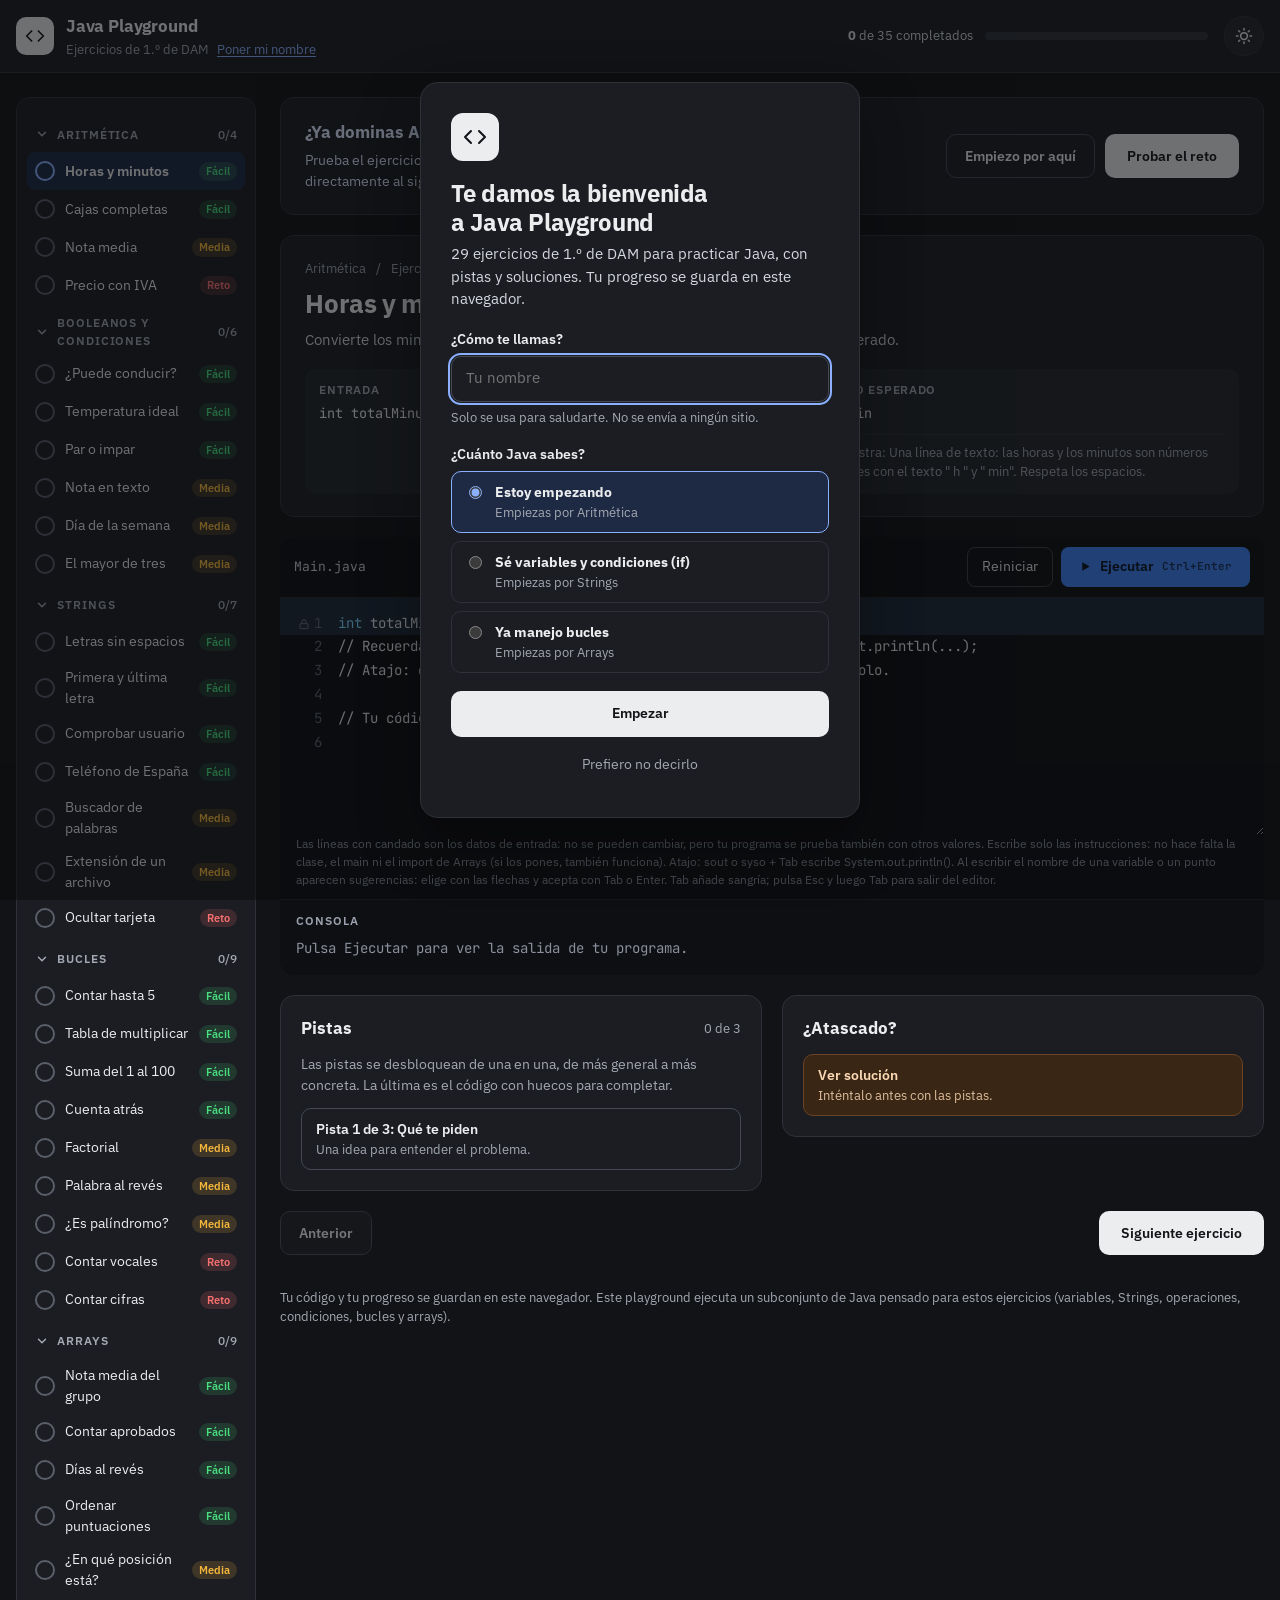
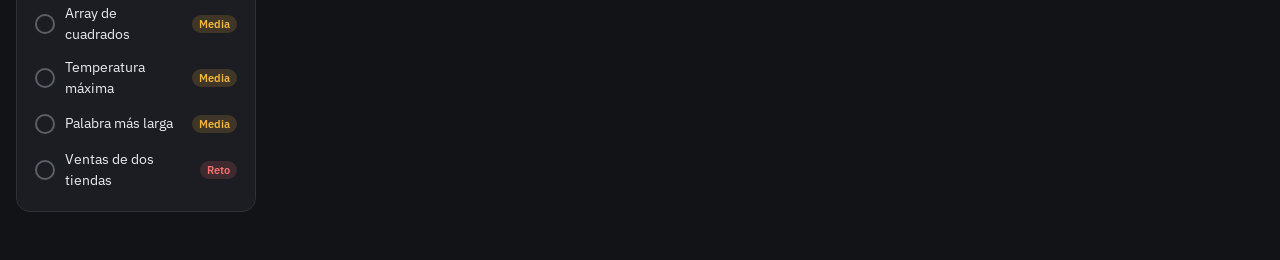
==== commit 26c36636: "Añade 6 ejercicios de los temas 1 y 2 - Aritmética: Cajas completas (casting a int). - Condiciones: " ====
--- a/index.html
+++ b/index.html
@@ -2379,14 +2379,14 @@
     outInfo: 'Un número entero (int): la cantidad de vocales.',
     starter: 'String frase = "aprendiendo java con un curso";\n\n// Recuerda: para que el resultado salga en consola usa System.out.println(...);\n// Atajo: escribe sout (o syso) y pulsa Tab para que se escriba solo.\n\n// Tu código aquí\n',
     hints: [
-      "Tienes que mirar la frase letra a letra y contar cuántas son vocales. Necesitas un bucle que recorra todas las posiciones y un contador.",
-      "Recorre con un for desde la posición 0 hasta length() - 1. En cada vuelta saca la letra con charAt y comprueba si es una vocal.",
-      "Para saber si una letra es vocal puedes unir cinco comparaciones con || (letra == 'a' || letra == 'e'...). Ojo: un char va entre comillas simples.",
-      "Otra forma más corta: busca la letra dentro del texto \"aeiou\" con indexOf. Si no está, indexOf devuelve -1; si da otra cosa, es vocal y sumas 1 al contador.",
-      { t: "Completa los huecos:", code: "int vocales = 0;\nfor (int i = 0; i < frase.___(); i++) {\n    char letra = frase.___(i);\n    if (\"aeiou\".indexOf(letra) ___ -1) {\n        vocales++;\n    }\n}\nSystem.out.println(vocales);" }
+      "Tienes que mirar la frase letra a letra y contar cuántas son vocales. Necesitas un bucle que recorra todas las letras y un contador.",
+      "Como solo te importa cada letra y no su posición, te sirve un for-each. Busca un método de String que convierta el texto en un array de char para poder recorrerlo así.",
+      "Crea un contador a 0 fuera del bucle y recorre las letras con for (char letra : frase.toCharArray()). En cada vuelta, si la letra es vocal, suma 1. Para saber si es vocal puedes unir cinco comparaciones con || (letra == 'a' || letra == 'e'...). Ojo: un char va entre comillas simples.",
+      "Otra forma más corta de saber si es vocal: busca la letra dentro del texto \"aeiou\" con indexOf. Si no está, indexOf devuelve -1; si da otra cosa, es vocal y sumas 1 al contador.",
+      { t: "Completa los huecos:", code: "int vocales = 0;\nfor (char letra : frase.___()) {\n    if (\"aeiou\".indexOf(letra) ___ -1) {\n        vocales++;\n    }\n}\nSystem.out.println(vocales);" }
     ],
-    solution: 'String frase = "aprendiendo java con un curso";\nint vocales = 0;\nfor (int i = 0; i < frase.length(); i++) {\n    char letra = frase.charAt(i);\n    if ("aeiou".indexOf(letra) != -1) {\n        vocales++;\n    }\n}\nSystem.out.println(vocales);',
-    explanation: 'El for recorre todas las posiciones (de 0 a length() - 1). "aeiou".indexOf(letra) devuelve -1 si la letra no es vocal, así que cuando es distinto de -1 se suma 1.',
+    solution: 'String frase = "aprendiendo java con un curso";\nint vocales = 0;\nfor (char letra : frase.toCharArray()) {\n    if ("aeiou".indexOf(letra) != -1) {\n        vocales++;\n    }\n}\nSystem.out.println(vocales);',
+    explanation: 'toCharArray() convierte la frase en un array de char y el for-each da una letra en cada vuelta: no hace falta la posición. "aeiou".indexOf(letra) devuelve -1 si la letra no es vocal, así que cuando es distinto de -1 se suma 1. También vale un for con índice (for (int i = 0; i < frase.length(); i++) y frase.charAt(i)), pero solo es necesario si te importa la posición de cada letra.',
     req: [{ re: /\b(for|while)\s*\(/, msg: 'usar un bucle que recorra la frase' }, { re: /\.(charAt|toCharArray)\s*\(/, msg: 'sacar cada letra de la frase' }],
     alt: { unless: /indexOf/, code: 'if ("aeiou".indexOf(letra) != -1) {\n    vocales++;\n}', why: 'En vez de cinco comparaciones con ||, buscas la letra dentro de "aeiou": si indexOf no da -1, es una vocal. Es más corto y fácil de ampliar (por ejemplo, con vocales con tilde).' }
   },
@@ -2406,7 +2406,8 @@
     ],
     solution: 'String palabra = "programar";\nString alReves = "";\nfor (int i = palabra.length() - 1; i >= 0; i--) {\n    alReves += palabra.charAt(i);\n}\nSystem.out.println(alReves);',
     explanation: 'El for empieza en la última posición y baja hasta 0. En cada vuelta se añade esa letra al final de alReves, así que la palabra queda invertida.',
-    req: [{ re: /\b(for|while)\s*\(/, msg: 'usar un bucle' }, { re: /\.(charAt|toCharArray)\s*\(/, msg: 'sacar cada letra de la palabra' }]
+    req: [{ re: /\b(for|while)\s*\(/, msg: 'usar un bucle' }, { re: /\.(charAt|toCharArray)\s*\(/, msg: 'sacar cada letra de la palabra' }],
+    alt: { unless: /toCharArray/, code: 'String alReves = "";\nfor (char letra : palabra.toCharArray()) {\n    alReves = letra + alReves;\n}\nSystem.out.println(alReves);', why: 'Sin índices: recorres la palabra hacia delante y pones cada letra delante de lo que ya tenías, así queda al revés. Funciona porque alReves es un String; si las dos partes fueran char, el + las sumaría como números.' }
   },
   // ---------- ARRAYS ----------
   {
@@ -2559,21 +2560,134 @@
     starter: 'int[][] ventas = {\n    {120, 80, 95},\n    {60, 110, 70}\n};\n\n// Recuerda: para que el resultado salga en consola usa System.out.println(...);\n// Atajo: escribe sout (o syso) y pulsa Tab para que se escriba solo.\n\n// Tu código aquí\n',
     hints: [
       "Una matriz es un array de arrays: cada fila es un array con las ventas de una tienda. Tienes que sumar todos los números de todas las filas.",
-      "Para recorrer una matriz entera necesitas un bucle dentro de otro: el de fuera recorre las filas y el de dentro los números de cada fila. Y una variable total que empiece en 0.",
-      "ventas.length es el número de filas (2) y ventas[i].length el número de elementos de la fila i (3). Para llegar a un número usas dos índices: ventas[i][j], primero la fila y luego la columna.",
-      "Recorrido: fila 0 → 120 + 80 + 95 = 295; fila 1 → 60 + 110 + 70 = 240; total 535. En el bucle de dentro solo tienes que sumar ventas[i][j] al total.",
-      { t: "Completa los huecos:", code: "int total = 0;\nfor (int i = 0; i < ventas.___; i++) {\n    for (int j = 0; j < ventas[___].length; j++) {\n        total += ventas[i][___];\n    }\n}\nSystem.out.println(total);" }
+      "Para recorrer una matriz entera necesitas un bucle dentro de otro: el de fuera recorre las filas y el de dentro los números de cada fila. Y una variable total que empiece en 0, fuera de los dos bucles.",
+      "Como solo necesitas los valores, puedes usar dos for-each. El de fuera te da cada fila, que es un array (int[]); el de dentro, cada número de esa fila.",
+      "Recorrido: fila 0 → 120 + 80 + 95 = 295; fila 1 → 60 + 110 + 70 = 240; total 535. En el bucle de dentro solo tienes que sumar cada número al total.",
+      { t: "Completa los huecos:", code: "int total = 0;\nfor (int[] tienda : ___) {\n    for (int venta : ___) {\n        total += ___;\n    }\n}\nSystem.out.println(total);" }
     ],
-    solution: 'int[][] ventas = {\n    {120, 80, 95},\n    {60, 110, 70}\n};\nint total = 0;\nfor (int i = 0; i < ventas.length; i++) {\n    for (int j = 0; j < ventas[i].length; j++) {\n        total += ventas[i][j];\n    }\n}\nSystem.out.println(total);',
-    explanation: 'ventas.length es el número de filas (2) y ventas[i].length el número de elementos de cada fila (3). ventas[i][j] es el elemento de la fila i y la columna j.',
+    solution: 'int[][] ventas = {\n    {120, 80, 95},\n    {60, 110, 70}\n};\nint total = 0;\nfor (int[] tienda : ventas) {\n    for (int venta : tienda) {\n        total += venta;\n    }\n}\nSystem.out.println(total);',
+    explanation: 'El for-each de fuera da cada fila (un int[]) y el de dentro, cada número de esa fila. Como solo hacen falta los valores, no se necesitan índices. total va fuera de los dos bucles para acumular las ventas de todas las tiendas: 535.',
     req: [{ re: /\b(for|while)\b[\s\S]*\b(for|while)\b/, msg: 'usar un bucle dentro de otro' }],
-    alt: { unless: /for\s*\(\s*int\s*\[\s*\]/, code: 'for (int[] tienda : ventas) {\n    for (int venta : tienda) {\n        total += venta;\n    }\n}', why: 'Como no necesitas las posiciones, puedes usar dos for-each: el de fuera te da cada fila (un int[]) y el de dentro, cada número de esa fila.' }
+    alt: { unless: /\[\s*\w+\s*\]\s*\[\s*\w+\s*\]/, code: 'for (int i = 0; i < ventas.length; i++) {\n    for (int j = 0; j < ventas[i].length; j++) {\n        total += ventas[i][j];\n    }\n}', why: 'Con índices: ventas.length es el número de filas y ventas[i].length el número de elementos de la fila i; ventas[i][j] es el número de la fila i y la columna j. Hace falta cuando te importa la posición, por ejemplo para el total de cada tienda o para saber qué día se vendió más.' }
+  },
+  // ---------- NUEVOS (temas 1 y 2) ----------
+  {
+    id: 'a4', group: 'Aritmética', title: 'Cajas completas', level: 'Fácil',
+    statement: 'Tienes una cantidad de kilos de fruta y en cada caja caben 5 kg. Calcula cuántas cajas llenas puedes completar: las que quedan a medias no cuentan.',
+    input: 'double kilos = 47.8;',
+    tests: ["double kilos = 5.0;", "double kilos = 4.99;", "double kilos = 100.0;", "double kilos = 12.5;"],
+    expected: '9',
+    outInfo: 'Un número entero (int): las cajas llenas.',
+    starter: 'double kilos = 47.8;\n\n// Recuerda: para que el resultado salga en consola usa System.out.println(...);\n// Atajo: escribe sout (o syso) y pulsa Tab para que se escriba solo.\n\n// Tu código aquí\n',
+    hints: [
+      "Divide los kilos entre lo que cabe en una caja: 47.8 / 5 da 9.56. Solo cuentan las cajas llenas, así que te quedas con la parte entera.",
+      "Para quedarte con la parte entera de un double, conviértelo a int con una conversión manual (casting): corta los decimales, no redondea. Pon la división entre paréntesis para que se haga antes de convertir.",
+      { t: "Completa los huecos:", code: "int cajas = (___) (kilos / ___);\nSystem.out.println(cajas);" }
+    ],
+    solution: 'double kilos = 47.8;\nint cajas = (int) (kilos / 5);\nSystem.out.println(cajas);',
+    explanation: 'kilos / 5 da 9.56, un double. Con (int) conviertes el resultado a entero y Java corta los decimales: 9. No redondea, por eso no sale 10 (para redondear usarías Math.round).',
+    req: [{ re: /\(\s*int\s*\)/, msg: 'convertir el resultado a entero con un casting' }]
+  },
+  {
+    id: 'b5', group: 'Booleanos y condiciones', title: 'El mayor de tres', level: 'Media',
+    statement: 'Muestra el mayor de los tres números.',
+    input: 'int a = 14;\nint b = 27;\nint c = 9;',
+    tests: ["int a = 5;\nint b = 5;\nint c = 5;", "int a = 30;\nint b = 2;\nint c = 7;", "int a = 1;\nint b = 2;\nint c = 3;", "int a = -4;\nint b = -9;\nint c = -1;", "int a = 8;\nint b = 8;\nint c = 3;"],
+    expected: '27',
+    outInfo: 'Un número entero (int): el mayor de los tres.',
+    starter: 'int a = 14;\nint b = 27;\nint c = 9;\n\n// Recuerda: para que el resultado salga en consola usa System.out.println(...);\n// Atajo: escribe sout (o syso) y pulsa Tab para que se escriba solo.\n\n// Tu código aquí\n',
+    hints: [
+      "Tienes que decidir cuál de los tres es el mayor. Piensa qué tiene que cumplir un número para ser el mayor de todos.",
+      "Necesitas condiciones que comparen un número con los otros dos a la vez, unidas con un operador lógico, y una estructura que elija entre varios caminos.",
+      "a es el mayor si es mayor o igual que b y también mayor o igual que c. Si no lo es, el mayor está entre b y c: compáralos entre sí. Usa >= para que funcione cuando hay números repetidos.",
+      { t: "Completa los huecos:", code: "if (a >= b ___ a >= c) {\n    System.out.println(___);\n} else if (b >= ___) {\n    System.out.println(b);\n} else {\n    System.out.println(___);\n}" }
+    ],
+    solution: 'int a = 14;\nint b = 27;\nint c = 9;\nif (a >= b && a >= c) {\n    System.out.println(a);\n} else if (b >= c) {\n    System.out.println(b);\n} else {\n    System.out.println(c);\n}',
+    explanation: 'a es el mayor si iguala o supera a los otros dos, por eso se unen las dos comparaciones con &&. Si a no es el mayor, el mayor está entre b y c, y basta con compararlos entre sí. Con >= funciona aunque haya números repetidos.',
+    req: [{ re: /\bif\s*\(|Math\s*\.\s*max/, msg: 'usar condiciones para comparar los números' }],
+    alt: { unless: /Math\s*\.\s*max/, code: 'int mayor = Math.max(a, Math.max(b, c));\nSystem.out.println(mayor);', why: 'Math.max devuelve el mayor de dos números. Metiendo un Math.max dentro de otro comparas los tres en una línea.' }
+  },
+  {
+    id: 'b6', group: 'Booleanos y condiciones', title: 'Día de la semana', level: 'Media',
+    statement: 'Muestra el nombre del día de la semana que corresponde al número (1 es lunes y 7 es domingo) usando un switch. Si el número no está entre 1 y 7, muestra "Día no válido".',
+    input: 'int dia = 3;',
+    tests: ["int dia = 1;", "int dia = 7;", "int dia = 0;", "int dia = 8;", "int dia = 5;"],
+    expected: 'Miércoles',
+    outInfo: 'Un texto (String): el nombre del día, con la primera letra en mayúscula.',
+    starter: 'int dia = 3;\n\n// Recuerda: para que el resultado salga en consola usa System.out.println(...);\n// Atajo: escribe sout (o syso) y pulsa Tab para que se escriba solo.\n\n// Tu código aquí\n',
+    hints: [
+      "Según el valor de una sola variable tienes que elegir entre ocho respuestas: los siete días y el caso de un número no válido.",
+      "Cuando comparas una variable con varios valores concretos, hay una estructura pensada para eso que evita escribir muchos else if. Busca cómo funciona en Java.",
+      "Usa switch (dia) con un case para cada número del 1 al 7 y un default para el resto. En la forma clásica, termina cada case con break: si no, Java sigue ejecutando el siguiente.",
+      { t: "Completa los huecos:", code: "switch (___) {\n    case 1:\n        System.out.println(\"Lunes\");\n        ___;\n    case 2:\n        System.out.println(\"Martes\");\n        break;\n    // ... del 3 al 7 igual\n    ___:\n        System.out.println(\"Día no válido\");\n}" }
+    ],
+    solution: 'int dia = 3;\nswitch (dia) {\n    case 1:\n        System.out.println("Lunes");\n        break;\n    case 2:\n        System.out.println("Martes");\n        break;\n    case 3:\n        System.out.println("Miércoles");\n        break;\n    case 4:\n        System.out.println("Jueves");\n        break;\n    case 5:\n        System.out.println("Viernes");\n        break;\n    case 6:\n        System.out.println("Sábado");\n        break;\n    case 7:\n        System.out.println("Domingo");\n        break;\n    default:\n        System.out.println("Día no válido");\n}',
+    explanation: 'switch compara dia con cada case y salta al que coincide: con 3, el case 3. El break sale del switch; sin él se mostrarían también los días siguientes. default recoge cualquier otro número.',
+    req: [{ re: /\bswitch\s*\(/, msg: 'usar una estructura que elija según el valor de una variable' }],
+    alt: { unless: /->/, code: 'switch (dia) {\n    case 1 -> System.out.println("Lunes");\n    case 2 -> System.out.println("Martes");\n    case 3 -> System.out.println("Miércoles");\n    case 4 -> System.out.println("Jueves");\n    case 5 -> System.out.println("Viernes");\n    case 6 -> System.out.println("Sábado");\n    case 7 -> System.out.println("Domingo");\n    default -> System.out.println("Día no válido");\n}', why: 'Forma moderna del switch (desde Java 14): con -> cada case ejecuta solo su parte, así que no hace falta break y no hay riesgo de que se cuele en el siguiente.' }
+  },
+  {
+    id: 'l7', group: 'Bucles', title: 'Factorial', level: 'Media',
+    statement: 'Calcula el factorial del número: el resultado de multiplicar todos los números enteros desde 1 hasta él. Por ejemplo, el factorial de 4 es 1 × 2 × 3 × 4 = 24.',
+    input: 'int numero = 5;',
+    tests: ["int numero = 1;", "int numero = 0;", "int numero = 6;", "int numero = 10;"],
+    expected: '120',
+    outInfo: 'Un número entero (int): el factorial.',
+    starter: 'int numero = 5;\n\n// Recuerda: para que el resultado salga en consola usa System.out.println(...);\n// Atajo: escribe sout (o syso) y pulsa Tab para que se escriba solo.\n\n// Tu código aquí\n',
+    hints: [
+      "Como en la suma del 1 al 100, vas a ir acumulando un resultado en una variable, pero esta vez multiplicando.",
+      "Necesitas un bucle que recorra los números del 1 hasta numero y una variable que vaya acumulando el producto. Piensa con qué valor tiene que empezar esa variable.",
+      "Si la variable empieza en 0, todo lo que multipliques dará 0: tiene que empezar en 1. En cada vuelta multiplícala por el número de esa vuelta con *=, que funciona como += pero multiplicando.",
+      { t: "Completa los huecos:", code: "int factorial = ___;\nfor (int i = 1; i <= ___; i++) {\n    factorial ___ i;\n}\nSystem.out.println(factorial);" }
+    ],
+    solution: 'int numero = 5;\nint factorial = 1;\nfor (int i = 1; i <= numero; i++) {\n    factorial *= i;\n}\nSystem.out.println(factorial);',
+    explanation: 'factorial empieza en 1 porque es el número que no cambia nada al multiplicar (con 0 todo daría 0). En cada vuelta se multiplica por i: 1, 2, 6, 24 y 120. Con numero = 0 el bucle no da ninguna vuelta y queda 1, que es el factorial de 0.',
+    req: [{ re: /\b(for|while)\s*\(/, msg: 'usar un bucle' }]
+  },
+  {
+    id: 'l9', group: 'Bucles', title: '¿Es palíndromo?', level: 'Media',
+    statement: 'Comprueba si la palabra se lee igual de izquierda a derecha que de derecha a izquierda (es decir, si es un palíndromo, como «oso»). Dale la vuelta a la palabra con un bucle y muestra true o false. Todas las letras están en minúsculas.',
+    input: 'String palabra = "reconocer";',
+    tests: ["String palabra = \"java\";", "String palabra = \"a\";", "String palabra = \"radar\";", "String palabra = \"palabra\";", "String palabra = \"ab\";"],
+    expected: 'true',
+    outInfo: 'Un valor booleano (true o false).',
+    starter: 'String palabra = "reconocer";\n\n// Recuerda: para que el resultado salga en consola usa System.out.println(...);\n// Atajo: escribe sout (o syso) y pulsa Tab para que se escriba solo.\n\n// Tu código aquí\n',
+    hints: [
+      "Un palíndromo es igual que su palabra al revés. Ya sabes darle la vuelta a una palabra con un bucle: aprovéchalo.",
+      "Construye la palabra al revés como en «Palabra al revés» y, al final, compárala con la original. Recuerda qué método compara el texto de dos Strings.",
+      "Guarda el resultado de la comparación en una variable boolean y muéstrala: así sale true o false directamente, sin necesidad de if.",
+      { t: "Completa los huecos:", code: "String alReves = \"\";\nfor (int i = palabra.length() - 1; i >= 0; i--) {\n    alReves += palabra.___(i);\n}\nboolean esPalindromo = palabra.___(alReves);\nSystem.out.println(___);" }
+    ],
+    solution: 'String palabra = "reconocer";\nString alReves = "";\nfor (int i = palabra.length() - 1; i >= 0; i--) {\n    alReves += palabra.charAt(i);\n}\nboolean esPalindromo = palabra.equals(alReves);\nSystem.out.println(esPalindromo);',
+    explanation: 'Se construye la palabra al revés y se compara con la original usando equals, que compara el texto. «reconocer» al revés sigue siendo «reconocer», así que da true. El resultado de equals ya es un boolean, por eso no hace falta if.',
+    req: [{ re: /\b(for|while)\s*\(/, msg: 'usar un bucle para dar la vuelta a la palabra' }, { re: /\.equals(IgnoreCase)?\s*\(/, msg: 'usar el método para comparar textos' }],
+    alt: { unless: /toCharArray/, code: 'String alReves = "";\nfor (char letra : palabra.toCharArray()) {\n    alReves = letra + alReves;\n}\nSystem.out.println(palabra.equals(alReves));', why: 'Sin índices: recorres la palabra hacia delante y pones cada letra delante de lo que ya tenías, así queda al revés. Después se compara igual, con equals.' }
+  },
+  {
+    id: 'l8', group: 'Bucles', title: 'Contar cifras', level: 'Reto',
+    statement: 'Cuenta cuántas cifras tiene el número usando un bucle. El número es positivo o 0, y ojo: el 0 tiene una cifra.',
+    input: 'int numero = 4096;',
+    tests: ["int numero = 0;", "int numero = 7;", "int numero = 10;", "int numero = 99999;", "int numero = 1000000;"],
+    expected: '4',
+    outInfo: 'Un número entero (int): la cantidad de cifras.',
+    starter: 'int numero = 4096;\n\n// Recuerda: para que el resultado salga en consola usa System.out.println(...);\n// Atajo: escribe sout (o syso) y pulsa Tab para que se escriba solo.\n\n// Tu código aquí\n',
+    hints: [
+      "Cada vez que divides un número entero entre 10 pierde su última cifra: 4096 / 10 = 409. Si cuentas cuántas veces puedes hacerlo hasta llegar a 0, sabes cuántas cifras tiene.",
+      "Necesitas un bucle que divida entre 10 y cuente una vez por vuelta. Piensa en el 0: tiene una cifra, así que el bucle tiene que dar al menos una vuelta. Hay un tipo de bucle que comprueba la condición al final, después de la primera vuelta.",
+      "Usa do { ... } while (condición);: primero ejecuta el bloque y luego comprueba. Copia el número en otra variable, y dentro del bucle divídela entre 10 y suma 1 al contador. Repite mientras sea mayor que 0.",
+      "Recorrido con 4096: 409 (1), 40 (2), 4 (3), 0 (4), así que 4 cifras. Con 0: entra una vez, 0 / 10 = 0 (1) y para, así que 1 cifra. Con un while normal, el 0 daría 0 cifras.",
+      { t: "Completa los huecos:", code: "int cifras = 0;\nint n = numero;\n___ {\n    n = n / ___;\n    cifras++;\n} ___ (n > 0);\nSystem.out.println(cifras);" }
+    ],
+    solution: 'int numero = 4096;\nint cifras = 0;\nint n = numero;\ndo {\n    n = n / 10;\n    cifras++;\n} while (n > 0);\nSystem.out.println(cifras);',
+    explanation: 'Cada división entre 10 quita la última cifra (4096 → 409 → 40 → 4 → 0) y el contador suma una por vuelta: 4. Se usa do-while porque comprueba la condición después de la primera vuelta: así el 0 cuenta como una cifra. Con while (n > 0), el 0 no entraría en el bucle y daría 0.',
+    req: [{ re: /\b(for|while)\s*\(|\bdo\s*\{/, msg: 'usar un bucle' }],
+    alt: { unless: /\bdo\s*\{/, code: 'do {\n    n = n / 10;\n    cifras++;\n} while (n > 0);', why: 'Con do-while el bloque se ejecuta al menos una vez, así que el 0 cuenta como una cifra sin tener que tratarlo aparte.' }
   }
 ];
 // Orden: de lo más básico a lo que necesita lo anterior, y de fácil a difícil dentro de cada sección
 (function () {
-  var ORDER = ['a1', 'a2', 'a3', 'b1', 'b2', 'b3', 'b4', 's1', 's2', 's5', 's7', 's3', 's4', 's6',
-    'l1', 'l2', 'l3', 'l4', 'l6', 'l5', 'r2', 'r3', 'r5', 'r6', 'r4', 'r7', 'r1', 'r8', 'r9'];
+  var ORDER = ['a1', 'a4', 'a2', 'a3', 'b1', 'b2', 'b3', 'b4', 'b6', 'b5', 's1', 's2', 's5', 's7', 's3', 's4', 's6',
+    'l1', 'l2', 'l3', 'l4', 'l7', 'l6', 'l9', 'l5', 'l8', 'r2', 'r3', 'r5', 'r6', 'r4', 'r7', 'r1', 'r8', 'r9'];
   EXERCISES.sort(function (x, y) { return ORDER.indexOf(x.id) - ORDER.indexOf(y.id); });
 })();
 
@@ -3286,7 +3400,7 @@
   })();
   // ----- explicación paso a paso de la solución -----
   (function () {
-    var WALK = {"a1": [["int horas = totalMinutos / 60;", "Divide los minutos entre 60. Como los dos son int, Java quita los decimales: 135 / 60 da 2 (no 2,25). Son las horas completas."], ["int minutos = totalMinutos % 60;", "% da el resto de la división: 60 cabe 2 veces en 135 (120) y sobran 15. Son los minutos que no llegan a una hora."], ["System.out.println(horas + \" h \" + minutos + \" min\");", "Une los números y los textos con +. Fíjate en los espacios dentro de las comillas: \" h \" lleva uno a cada lado para que no salga \"2h15min\"."]], "a2": [["(nota1 + nota2 + nota3)", "Los paréntesis hacen que primero se sume: 7 + 8 + 8 = 23. Sin ellos, Java dividiría solo nota3 entre 3.0, porque / va antes que +."], ["/ 3.0", "Se divide entre 3.0 (double) y no entre 3 (int). Si los dos números son int, Java quita los decimales: 23 / 3 daría 7. Con 3.0 da 7.666666666666667."], ["double media = (nota1 + nota2 + nota3) / 3.0;", "El resultado tiene decimales, así que se guarda en un double."], ["System.out.println(media);", "println muestra el double con todos sus decimales."]], "a3": [["precio * iva / 100", "Es el IVA: 19.99 * 21 / 100 = 4.1979. Como precio es double, toda la operación tiene decimales."], ["double precioFinal = precio + precio * iva / 100;", "Se suma el IVA al precio: 19.99 + 4.1979 = 24.1879."], ["Math.round(precioFinal * 100)", "Math.round redondea al número entero más cercano, pero queremos 2 decimales. El truco es multiplicar por 100 (2418.79) y redondear eso: 2419."], ["/ 100.0", "Se vuelve a dividir entre 100 para recuperar los decimales: 24.19. Tiene que ser 100.0: Math.round devuelve un número entero (long), y entero / 100 quitaría los decimales (daría 24)."], ["System.out.println(redondeado);", "Muestra 24.19."]], "b1": [["edad >= 18", "Compara la edad: 19 >= 18 es true."], ["&& tieneCarnet", "&& solo da true si las dos partes son true. tieneCarnet ya es un boolean (false), así que no hace falta escribir tieneCarnet == true. true && false = false."], ["boolean puedeConducir = edad >= 18 && tieneCarnet;", "El resultado de una condición es un boolean, así que se puede guardar en una variable boolean."], ["System.out.println(puedeConducir);", "Muestra false."]], "b2": [["temperatura >= 18", "26.0 >= 18 es true."], ["&& temperatura <= 26", "26.0 <= 26 también es true gracias al =, que incluye el 26. Un rango siempre son dos comparaciones unidas con &&: Java no entiende 18 <= temperatura <= 26."], ["System.out.println(esIdeal);", "true && true = true."]], "b3": [["if (numero % 2 == 0) {", "numero % 2 es el resto de dividir entre 2: en los pares es 0 y en los impares es 1. 17 % 2 = 1, así que la condición es false."], ["System.out.println(numero + \" es par\");", "Solo se ejecuta si la condición es true. Con 17 se salta."], ["} else {", "else recoge el caso contrario: si no es par, es impar."], ["System.out.println(numero + \" es impar\");", "Muestra \"17 es impar\"."]], "b4": [["if (nota < 5) {", "Java comprueba las condiciones de arriba abajo y entra solo en la primera que se cumple. 7.5 < 5 es false, así que sigue."], ["} else if (nota < 7) {", "7.5 < 7 también es false. No hace falta escribir nota >= 5 && nota < 7: si ha llegado aquí, ya sabemos que no es menor que 5."], ["} else if (nota < 9) {", "7.5 < 9 es true: entra aquí, muestra \"Notable\" y se salta todo lo que queda."], ["} else {", "Si no se cumple ninguna (9 o más), muestra \"Sobresaliente\"."]], "s1": [["frase.replace(\" \", \"\")", "replace busca cada espacio y lo cambia por un texto vacío (\"\"), es decir, lo borra: \"Hola mundo Java\" pasa a ser \"HolamundoJava\"."], ["String sinEspacios = frase.replace(\" \", \"\");", "replace no cambia frase: devuelve un String nuevo. Por eso se guarda en otra variable."], ["sinEspacios.length()", "length() cuenta los caracteres que quedan: 13."]], "s2": [["char primera = palabra.charAt(0);", "Las posiciones de un String empiezan en 0, así que charAt(0) es la primera letra: 'p'. Se guarda en un char porque es una sola letra."], ["palabra.length() - 1", "\"programacion\" tiene 12 letras (length() es 12), pero las posiciones van de 0 a 11. La última está en length() - 1 = 11. Así funciona con cualquier palabra sin escribir el 11 a mano."], ["char ultima = palabra.charAt(palabra.length() - 1);", "charAt(11) es la última letra: 'n'."], ["\"Primera: \" + primera + \", última: \" + ultima", "Al unir un char con un String usando +, el char se añade como texto."]], "s5": [["guardado.equalsIgnoreCase(escrito)", "Compara los dos textos letra a letra sin fijarse en mayúsculas y minúsculas: \"Admin\" y \"aDMIN\" cuentan como iguales y da true. Con equals daría false."], ["System.out.println(esElMismo);", "Muestra true."]], "s7": [["telefono.startsWith(\"+34\")", "startsWith devuelve true si el texto empieza exactamente por lo que le pasas. \"+34 612 345 678\" empieza por \"+34\", así que da true."], ["System.out.println(esDeEspana);", "Muestra true."]], "s3": [["frase.toLowerCase()", "Devuelve la frase en minúsculas: \"me gusta programar en java\". La frase original no cambia."], [".contains(buscada.toLowerCase())", "Sobre ese resultado se llama a contains, con lo buscado también en minúsculas. Así \"Java\" y \"java\" coinciden. contains devuelve true si el texto aparece dentro."], ["System.out.println(laContiene);", "Muestra true."]], "s4": [["archivo.lastIndexOf(\".\")", "lastIndexOf busca empezando por el final y devuelve la posición. En \"foto.vacaciones.png\" el último punto está en la posición 15 (se cuenta desde 0). indexOf daría el primero (4), que no sirve."], ["archivo.substring(indiceUltimoPunto + 1)", "substring(16) coge desde la posición 16 hasta el final: \"png\". Se suma 1 para no incluir el punto."]], "s6": [["int inicioVisible = tarjeta.length() - 4;", "La tarjeta tiene 16 cifras (length() es 16). Se ven las 4 últimas, así que se ocultan 16 - 4 = 12. Ese 12 sirve para dos cosas: cuántos asteriscos poner y en qué posición empiezan las cifras visibles (12, 13, 14 y 15)."], ["\"*\".repeat(inicioVisible)", "repeat repite un texto las veces que le digas: \"*\".repeat(12) da \"************\" (12 asteriscos). Otro ejemplo: \"ab\".repeat(3) da \"ababab\"."], ["tarjeta.substring(inicioVisible)", "substring(12) coge desde la posición 12 hasta el final: \"5678\"."], ["String oculta = \"*\".repeat(inicioVisible) + tarjeta.substring(inicioVisible);", "Se unen las dos partes con + (\"************\" + \"5678\") y el resultado se guarda en oculta."], ["System.out.println(oculta);", "Muestra \"************5678\". Como todo se calcula con length(), funciona con tarjetas de cualquier longitud."]], "l1": [["for (int i = 1; i <= 5; i++) {", "El for tiene tres partes separadas por ;. int i = 1: el contador empieza en 1. i <= 5: se repite mientras sea 5 o menos. i++: al acabar cada vuelta suma 1. Da 5 vueltas, con i = 1, 2, 3, 4 y 5."], ["System.out.println(i);", "En cada vuelta muestra el valor de i en una línea. Cuando i llega a 6, i <= 5 es false y el bucle termina."]], "l2": [["for (int i = 1; i <= 10; i++) {", "Repite 10 veces, con i de 1 a 10."], ["numero + \" x \" + i + \" = \" + numero * i", "En cada vuelta escribe una línea; con i = 3 sale \"7 x 3 = 21\". numero * i se calcula antes de unir los textos porque * va antes que +."]], "l3": [["int suma = 0;", "suma empieza en 0 y en ella se va acumulando el total. Se declara fuera del bucle para que no vuelva a 0 en cada vuelta."], ["for (int i = 1; i <= 100; i++) {", "i va de 1 a 100."], ["suma += i;", "Es lo mismo que suma = suma + i. Vuelta 1: 0 + 1 = 1. Vuelta 2: 1 + 2 = 3. Vuelta 3: 3 + 3 = 6… y así hasta sumar el 100."], ["System.out.println(suma);", "Va fuera del bucle para mostrar solo el resultado final, 5050. Si estuviera dentro, se mostraría 100 veces."]], "l4": [["int contador = inicio;", "Se copia el inicio en otra variable, que es la que irá bajando."], ["while (contador >= 1) {", "while repite mientras la condición sea true. Empieza con 5 >= 1."], ["System.out.println(contador);", "Muestra el número actual: 5, luego 4, 3, 2 y 1."], ["contador--;", "Resta 1 (es lo mismo que contador = contador - 1). Sin esta línea, contador valdría siempre 5 y el bucle no terminaría nunca."], ["System.out.println(\"¡Despegue!\");", "Cuando contador llega a 0, 0 >= 1 es false: sale del bucle y muestra el mensaje una sola vez."]], "l6": [["String alReves = \"\";", "Empieza como un texto vacío. Se le irán añadiendo las letras."], ["for (int i = palabra.length() - 1; i >= 0; i--) {", "i empieza en la última posición: \"programar\" tiene 9 letras, así que la última es la 8. Con i-- baja de uno en uno hasta 0, incluido (i >= 0)."], ["alReves += palabra.charAt(i);", "Añade la letra de la posición i al final de alReves: \"r\", luego \"ra\", \"ram\"… hasta \"ramargorp\"."], ["System.out.println(alReves);", "Muestra la palabra completa al revés."]], "l5": [["int vocales = 0;", "Contador que empieza en 0."], ["for (int i = 0; i < frase.length(); i++) {", "Recorre todas las posiciones de la frase, de 0 a length() - 1. Por eso se usa < y no <=: con <= se pasaría una posición y daría error."], ["char letra = frase.charAt(i);", "Saca la letra de la posición i."], ["if (\"aeiou\".indexOf(letra) != -1) {", "Truco: busca la letra dentro de \"aeiou\". Si es una vocal, indexOf devuelve su posición (de 0 a 4); si no lo es, devuelve -1. Así, != -1 significa \"es una vocal\", sin escribir cinco comparaciones con ||."], ["vocales++;", "Suma 1 al contador."], ["System.out.println(vocales);", "Muestra 11."]], "r2": [["double suma = 0;", "Es double para que la media tenga decimales."], ["for (double nota : notas) {", "Es un for-each: se lee \"para cada nota de notas\". En cada vuelta, nota vale un elemento del array: 6.5, luego 8.0, 4.5 y 9.0. Se usa cuando no necesitas la posición."], ["suma += nota;", "Suma todas las notas: 6.5 + 8.0 + 4.5 + 9.0 = 28.0."], ["double media = suma / notas.length;", "notas.length es el número de elementos (4), sin paréntesis porque es un array. 28.0 / 4 = 7.0. Así vale para cualquier número de notas."], ["System.out.println(media);", "Muestra 7.0."]], "r3": [["int aprobados = 0;", "Contador que empieza en 0."], ["for (double nota : notas) {", "Recorre todas las notas con un for-each."], ["if (nota >= 5) {", "Solo entra si la nota es 5 o más: 6.5, 8.0 y 5.0. Con > en vez de >=, el 5.0 no contaría."], ["aprobados++;", "Suma 1 cada vez que encuentra un aprobado."], ["System.out.println(aprobados);", "Muestra 3."]], "r5": [["for (int i = dias.length - 1; i >= 0; i--) {", "dias.length - 1 = 2 es la última posición. i-- baja hasta 0, así que recorre las posiciones 2, 1 y 0."], ["System.out.print(dias[i] + \" \");", "print escribe sin saltar de línea, y + \" \" deja un espacio entre los días."]], "r6": [["Arrays.sort(puntos);", "Ordena el propio array de menor a mayor. No devuelve nada: cambia puntos directamente, por eso no se guarda en otra variable."], ["Arrays.toString(puntos)", "Si haces println(puntos), sale algo como [I@1b6d3586 (dónde está el array en memoria). Arrays.toString lo convierte en texto: [3, 8, 12, 25, 41]."]], "r4": [["for (int i = 0; i < ciudades.length; i++) {", "Se usa el for con índice, y no un for-each, porque hace falta la posición i para mostrarla."], ["if (ciudades[i].equals(buscada)) {", "ciudades[i] es la ciudad de la posición i. Los textos se comparan con equals, no con ==."], ["System.out.println(buscada + \" está en la posición \" + i);", "Al encontrar Madrid, i vale 2."], ["break;", "Sale del bucle: ya no hace falta seguir buscando."]], "r7": [["int[] cuadrados = new int[5];", "Crea un array de 5 posiciones. Al principio todas valen 0."], ["for (int i = 0; i < cuadrados.length; i++) {", "i va de 0 a 4 (cuadrados.length es 5)."], ["int numero = i + 1;", "Las posiciones empiezan en 0, pero los números en 1: en la posición 0 va el 1, en la 1 el 2…"], ["cuadrados[i] = numero * numero;", "Guarda el cuadrado en la posición i: 1, 4, 9, 16 y 25."], ["Arrays.toString(cuadrados)", "Convierte el array en texto para mostrarlo: [1, 4, 9, 16, 25]."]], "r1": [["int maxima = temperaturas[0];", "Se empieza con el primer valor del array, no con 0: si todas las temperaturas fueran negativas, empezar en 0 daría un máximo que no está en el array."], ["for (int temperatura : temperaturas) {", "Recorre todas las temperaturas con un for-each."], ["if (temperatura > maxima) {", "Si la temperatura actual es mayor que la máxima guardada hasta ahora…"], ["maxima = temperatura;", "…pasa a ser la nueva máxima: 18, luego 23, luego 31. El 27 y el 19 no la superan."], ["System.out.println(maxima);", "Muestra 31."]], "r8": [["String masLarga = palabras[0];", "Funciona como el máximo: se empieza con la primera palabra."], ["for (String palabra : palabras) {", "Recorre todas las palabras con un for-each."], ["if (palabra.length() > masLarga.length()) {", "Compara la longitud de cada palabra con la de la más larga hasta ahora. Fíjate: palabras.length (array, sin paréntesis) y palabra.length() (String, con paréntesis)."], ["masLarga = palabra;", "Si es más larga, se guarda: \"sol\", luego \"ordenador\" y luego \"programación\"."], ["System.out.println(masLarga);", "Muestra \"programación\"."]], "r9": [["int total = 0;", "Aquí se acumula la suma."], ["for (int i = 0; i < ventas.length; i++) {", "ventas.length es el número de filas, es decir, de tiendas (2). i es la fila."], ["for (int j = 0; j < ventas[i].length; j++) {", "ventas[i].length es cuántos datos tiene la fila i (3 días). j es la columna. Por cada vuelta de i, el bucle de j hace todas sus vueltas."], ["total += ventas[i][j];", "ventas[i][j] es el dato de la fila i y la columna j. Se suman los 6: 120 + 80 + 95 + 60 + 110 + 70 = 535."], ["System.out.println(total);", "Muestra 535."]]};
+    var WALK = {"a4": [["kilos / 5", "Divide los kilos entre lo que cabe en una caja: 47.8 / 5 = 9.56. Como kilos es double, el resultado también es double."], ["(int) (kilos / 5)", "El casting (int) convierte el resultado a entero cortando los decimales: 9.56 pasa a 9. No redondea, así que nunca cuenta una caja a medias. Los paréntesis hacen que primero se divida y después se convierta."], ["System.out.println(cajas);", "Muestra 9."]], "b5": [["if (a >= b && a >= c) {", "a es el mayor si es mayor o igual que b y también mayor o igual que c: dos comparaciones unidas con &&. 14 >= 27 es false, así que no entra."], ["} else if (b >= c) {", "Si a no es el mayor, el mayor está entre b y c: basta con compararlos entre sí. 27 >= 9 es true, así que entra aquí."], ["System.out.println(b);", "Muestra 27."], ["} else {", "Si tampoco b es mayor o igual que c, el mayor es c."]], "b6": [["switch (dia) {", "switch mira el valor de dia y salta directamente al case que coincide. Con dia = 3 va al case 3."], ["case 3:", "Es el que coincide: se ejecuta su println y muestra \"Miércoles\"."], ["break;", "Sale del switch. Sin break, Java seguiría ejecutando el case 4, el 5… y mostraría también los días siguientes."], ["default:", "Recoge cualquier valor que no tenga su propio case, como 0 u 8: muestra \"Día no válido\"."]], "l7": [["int factorial = 1;", "Empieza en 1, no en 0: 1 es el número que no cambia nada al multiplicar. Si empezara en 0, el resultado sería siempre 0."], ["for (int i = 1; i <= numero; i++) {", "i recorre 1, 2, 3, 4 y 5."], ["factorial *= i;", "Es lo mismo que factorial = factorial * i. Vuelta a vuelta: 1, 2, 6, 24 y 120."], ["System.out.println(factorial);", "Va fuera del bucle para mostrar solo el resultado final: 120."]], "l9": [["String alReves = \"\";", "Empieza vacío: aquí se construye la palabra al revés."], ["for (int i = palabra.length() - 1; i >= 0; i--) {", "Recorre la palabra desde la última posición hasta la 0, como en «Palabra al revés»."], ["alReves += palabra.charAt(i);", "Añade cada letra al final. «reconocer» al revés vuelve a ser «reconocer»."], ["boolean esPalindromo = palabra.equals(alReves);", "Compara el texto de las dos palabras con equals (no con ==). El resultado ya es true o false, así que se guarda en un boolean sin necesidad de if."], ["System.out.println(esPalindromo);", "Muestra true."]], "l8": [["int n = numero;", "Se copia el número para ir dividiéndolo sin perder el original."], ["do {", "do-while ejecuta el bloque primero y comprueba la condición al final, así que siempre da al menos una vuelta. Es justo lo que hace falta para que el 0 cuente como una cifra."], ["n = n / 10;", "Al dividir un int entre 10 se pierde la última cifra: 4096 → 409 → 40 → 4 → 0."], ["cifras++;", "Una cifra más por cada vuelta."], ["} while (n > 0);", "Repite mientras queden cifras. Con 4096 da 4 vueltas; con 0, una sola."], ["System.out.println(cifras);", "Muestra 4."]], "a1": [["int horas = totalMinutos / 60;", "Divide los minutos entre 60. Como los dos son int, Java quita los decimales: 135 / 60 da 2 (no 2,25). Son las horas completas."], ["int minutos = totalMinutos % 60;", "% da el resto de la división: 60 cabe 2 veces en 135 (120) y sobran 15. Son los minutos que no llegan a una hora."], ["System.out.println(horas + \" h \" + minutos + \" min\");", "Une los números y los textos con +. Fíjate en los espacios dentro de las comillas: \" h \" lleva uno a cada lado para que no salga \"2h15min\"."]], "a2": [["(nota1 + nota2 + nota3)", "Los paréntesis hacen que primero se sume: 7 + 8 + 8 = 23. Sin ellos, Java dividiría solo nota3 entre 3.0, porque / va antes que +."], ["/ 3.0", "Se divide entre 3.0 (double) y no entre 3 (int). Si los dos números son int, Java quita los decimales: 23 / 3 daría 7. Con 3.0 da 7.666666666666667."], ["double media = (nota1 + nota2 + nota3) / 3.0;", "El resultado tiene decimales, así que se guarda en un double."], ["System.out.println(media);", "println muestra el double con todos sus decimales."]], "a3": [["precio * iva / 100", "Es el IVA: 19.99 * 21 / 100 = 4.1979. Como precio es double, toda la operación tiene decimales."], ["double precioFinal = precio + precio * iva / 100;", "Se suma el IVA al precio: 19.99 + 4.1979 = 24.1879."], ["Math.round(precioFinal * 100)", "Math.round redondea al número entero más cercano, pero queremos 2 decimales. El truco es multiplicar por 100 (2418.79) y redondear eso: 2419."], ["/ 100.0", "Se vuelve a dividir entre 100 para recuperar los decimales: 24.19. Tiene que ser 100.0: Math.round devuelve un número entero (long), y entero / 100 quitaría los decimales (daría 24)."], ["System.out.println(redondeado);", "Muestra 24.19."]], "b1": [["edad >= 18", "Compara la edad: 19 >= 18 es true."], ["&& tieneCarnet", "&& solo da true si las dos partes son true. tieneCarnet ya es un boolean (false), así que no hace falta escribir tieneCarnet == true. true && false = false."], ["boolean puedeConducir = edad >= 18 && tieneCarnet;", "El resultado de una condición es un boolean, así que se puede guardar en una variable boolean."], ["System.out.println(puedeConducir);", "Muestra false."]], "b2": [["temperatura >= 18", "26.0 >= 18 es true."], ["&& temperatura <= 26", "26.0 <= 26 también es true gracias al =, que incluye el 26. Un rango siempre son dos comparaciones unidas con &&: Java no entiende 18 <= temperatura <= 26."], ["System.out.println(esIdeal);", "true && true = true."]], "b3": [["if (numero % 2 == 0) {", "numero % 2 es el resto de dividir entre 2: en los pares es 0 y en los impares es 1. 17 % 2 = 1, así que la condición es false."], ["System.out.println(numero + \" es par\");", "Solo se ejecuta si la condición es true. Con 17 se salta."], ["} else {", "else recoge el caso contrario: si no es par, es impar."], ["System.out.println(numero + \" es impar\");", "Muestra \"17 es impar\"."]], "b4": [["if (nota < 5) {", "Java comprueba las condiciones de arriba abajo y entra solo en la primera que se cumple. 7.5 < 5 es false, así que sigue."], ["} else if (nota < 7) {", "7.5 < 7 también es false. No hace falta escribir nota >= 5 && nota < 7: si ha llegado aquí, ya sabemos que no es menor que 5."], ["} else if (nota < 9) {", "7.5 < 9 es true: entra aquí, muestra \"Notable\" y se salta todo lo que queda."], ["} else {", "Si no se cumple ninguna (9 o más), muestra \"Sobresaliente\"."]], "s1": [["frase.replace(\" \", \"\")", "replace busca cada espacio y lo cambia por un texto vacío (\"\"), es decir, lo borra: \"Hola mundo Java\" pasa a ser \"HolamundoJava\"."], ["String sinEspacios = frase.replace(\" \", \"\");", "replace no cambia frase: devuelve un String nuevo. Por eso se guarda en otra variable."], ["sinEspacios.length()", "length() cuenta los caracteres que quedan: 13."]], "s2": [["char primera = palabra.charAt(0);", "Las posiciones de un String empiezan en 0, así que charAt(0) es la primera letra: 'p'. Se guarda en un char porque es una sola letra."], ["palabra.length() - 1", "\"programacion\" tiene 12 letras (length() es 12), pero las posiciones van de 0 a 11. La última está en length() - 1 = 11. Así funciona con cualquier palabra sin escribir el 11 a mano."], ["char ultima = palabra.charAt(palabra.length() - 1);", "charAt(11) es la última letra: 'n'."], ["\"Primera: \" + primera + \", última: \" + ultima", "Al unir un char con un String usando +, el char se añade como texto."]], "s5": [["guardado.equalsIgnoreCase(escrito)", "Compara los dos textos letra a letra sin fijarse en mayúsculas y minúsculas: \"Admin\" y \"aDMIN\" cuentan como iguales y da true. Con equals daría false."], ["System.out.println(esElMismo);", "Muestra true."]], "s7": [["telefono.startsWith(\"+34\")", "startsWith devuelve true si el texto empieza exactamente por lo que le pasas. \"+34 612 345 678\" empieza por \"+34\", así que da true."], ["System.out.println(esDeEspana);", "Muestra true."]], "s3": [["frase.toLowerCase()", "Devuelve la frase en minúsculas: \"me gusta programar en java\". La frase original no cambia."], [".contains(buscada.toLowerCase())", "Sobre ese resultado se llama a contains, con lo buscado también en minúsculas. Así \"Java\" y \"java\" coinciden. contains devuelve true si el texto aparece dentro."], ["System.out.println(laContiene);", "Muestra true."]], "s4": [["archivo.lastIndexOf(\".\")", "lastIndexOf busca empezando por el final y devuelve la posición. En \"foto.vacaciones.png\" el último punto está en la posición 15 (se cuenta desde 0). indexOf daría el primero (4), que no sirve."], ["archivo.substring(indiceUltimoPunto + 1)", "substring(16) coge desde la posición 16 hasta el final: \"png\". Se suma 1 para no incluir el punto."]], "s6": [["int inicioVisible = tarjeta.length() - 4;", "La tarjeta tiene 16 cifras (length() es 16). Se ven las 4 últimas, así que se ocultan 16 - 4 = 12. Ese 12 sirve para dos cosas: cuántos asteriscos poner y en qué posición empiezan las cifras visibles (12, 13, 14 y 15)."], ["\"*\".repeat(inicioVisible)", "repeat repite un texto las veces que le digas: \"*\".repeat(12) da \"************\" (12 asteriscos). Otro ejemplo: \"ab\".repeat(3) da \"ababab\"."], ["tarjeta.substring(inicioVisible)", "substring(12) coge desde la posición 12 hasta el final: \"5678\"."], ["String oculta = \"*\".repeat(inicioVisible) + tarjeta.substring(inicioVisible);", "Se unen las dos partes con + (\"************\" + \"5678\") y el resultado se guarda en oculta."], ["System.out.println(oculta);", "Muestra \"************5678\". Como todo se calcula con length(), funciona con tarjetas de cualquier longitud."]], "l1": [["for (int i = 1; i <= 5; i++) {", "El for tiene tres partes separadas por ;. int i = 1: el contador empieza en 1. i <= 5: se repite mientras sea 5 o menos. i++: al acabar cada vuelta suma 1. Da 5 vueltas, con i = 1, 2, 3, 4 y 5."], ["System.out.println(i);", "En cada vuelta muestra el valor de i en una línea. Cuando i llega a 6, i <= 5 es false y el bucle termina."]], "l2": [["for (int i = 1; i <= 10; i++) {", "Repite 10 veces, con i de 1 a 10."], ["numero + \" x \" + i + \" = \" + numero * i", "En cada vuelta escribe una línea; con i = 3 sale \"7 x 3 = 21\". numero * i se calcula antes de unir los textos porque * va antes que +."]], "l3": [["int suma = 0;", "suma empieza en 0 y en ella se va acumulando el total. Se declara fuera del bucle para que no vuelva a 0 en cada vuelta."], ["for (int i = 1; i <= 100; i++) {", "i va de 1 a 100."], ["suma += i;", "Es lo mismo que suma = suma + i. Vuelta 1: 0 + 1 = 1. Vuelta 2: 1 + 2 = 3. Vuelta 3: 3 + 3 = 6… y así hasta sumar el 100."], ["System.out.println(suma);", "Va fuera del bucle para mostrar solo el resultado final, 5050. Si estuviera dentro, se mostraría 100 veces."]], "l4": [["int contador = inicio;", "Se copia el inicio en otra variable, que es la que irá bajando."], ["while (contador >= 1) {", "while repite mientras la condición sea true. Empieza con 5 >= 1."], ["System.out.println(contador);", "Muestra el número actual: 5, luego 4, 3, 2 y 1."], ["contador--;", "Resta 1 (es lo mismo que contador = contador - 1). Sin esta línea, contador valdría siempre 5 y el bucle no terminaría nunca."], ["System.out.println(\"¡Despegue!\");", "Cuando contador llega a 0, 0 >= 1 es false: sale del bucle y muestra el mensaje una sola vez."]], "l6": [["String alReves = \"\";", "Empieza como un texto vacío. Se le irán añadiendo las letras."], ["for (int i = palabra.length() - 1; i >= 0; i--) {", "i empieza en la última posición: \"programar\" tiene 9 letras, así que la última es la 8. Con i-- baja de uno en uno hasta 0, incluido (i >= 0)."], ["alReves += palabra.charAt(i);", "Añade la letra de la posición i al final de alReves: \"r\", luego \"ra\", \"ram\"… hasta \"ramargorp\"."], ["System.out.println(alReves);", "Muestra la palabra completa al revés."]], "l5": [["int vocales = 0;", "Contador que empieza en 0, fuera del bucle para que no se reinicie."], ["for (char letra : frase.toCharArray()) {", "toCharArray() convierte la frase en un array de char, y el for-each te da una letra en cada vuelta. No hace falta la posición, así que no necesitas índices."], ["if (\"aeiou\".indexOf(letra) != -1) {", "Truco: busca la letra dentro de \"aeiou\". Si es una vocal, indexOf devuelve su posición (de 0 a 4); si no lo es, devuelve -1. Así, != -1 significa «es una vocal», sin escribir cinco comparaciones con ||."], ["vocales++;", "Suma 1 al contador."], ["System.out.println(vocales);", "Va fuera del bucle para mostrar solo el resultado final: 11."]], "r2": [["double suma = 0;", "Es double para que la media tenga decimales."], ["for (double nota : notas) {", "Es un for-each: se lee \"para cada nota de notas\". En cada vuelta, nota vale un elemento del array: 6.5, luego 8.0, 4.5 y 9.0. Se usa cuando no necesitas la posición."], ["suma += nota;", "Suma todas las notas: 6.5 + 8.0 + 4.5 + 9.0 = 28.0."], ["double media = suma / notas.length;", "notas.length es el número de elementos (4), sin paréntesis porque es un array. 28.0 / 4 = 7.0. Así vale para cualquier número de notas."], ["System.out.println(media);", "Muestra 7.0."]], "r3": [["int aprobados = 0;", "Contador que empieza en 0."], ["for (double nota : notas) {", "Recorre todas las notas con un for-each."], ["if (nota >= 5) {", "Solo entra si la nota es 5 o más: 6.5, 8.0 y 5.0. Con > en vez de >=, el 5.0 no contaría."], ["aprobados++;", "Suma 1 cada vez que encuentra un aprobado."], ["System.out.println(aprobados);", "Muestra 3."]], "r5": [["for (int i = dias.length - 1; i >= 0; i--) {", "dias.length - 1 = 2 es la última posición. i-- baja hasta 0, así que recorre las posiciones 2, 1 y 0."], ["System.out.print(dias[i] + \" \");", "print escribe sin saltar de línea, y + \" \" deja un espacio entre los días."]], "r6": [["Arrays.sort(puntos);", "Ordena el propio array de menor a mayor. No devuelve nada: cambia puntos directamente, por eso no se guarda en otra variable."], ["Arrays.toString(puntos)", "Si haces println(puntos), sale algo como [I@1b6d3586 (dónde está el array en memoria). Arrays.toString lo convierte en texto: [3, 8, 12, 25, 41]."]], "r4": [["for (int i = 0; i < ciudades.length; i++) {", "Se usa el for con índice, y no un for-each, porque hace falta la posición i para mostrarla."], ["if (ciudades[i].equals(buscada)) {", "ciudades[i] es la ciudad de la posición i. Los textos se comparan con equals, no con ==."], ["System.out.println(buscada + \" está en la posición \" + i);", "Al encontrar Madrid, i vale 2."], ["break;", "Sale del bucle: ya no hace falta seguir buscando."]], "r7": [["int[] cuadrados = new int[5];", "Crea un array de 5 posiciones. Al principio todas valen 0."], ["for (int i = 0; i < cuadrados.length; i++) {", "i va de 0 a 4 (cuadrados.length es 5)."], ["int numero = i + 1;", "Las posiciones empiezan en 0, pero los números en 1: en la posición 0 va el 1, en la 1 el 2…"], ["cuadrados[i] = numero * numero;", "Guarda el cuadrado en la posición i: 1, 4, 9, 16 y 25."], ["Arrays.toString(cuadrados)", "Convierte el array en texto para mostrarlo: [1, 4, 9, 16, 25]."]], "r1": [["int maxima = temperaturas[0];", "Se empieza con el primer valor del array, no con 0: si todas las temperaturas fueran negativas, empezar en 0 daría un máximo que no está en el array."], ["for (int temperatura : temperaturas) {", "Recorre todas las temperaturas con un for-each."], ["if (temperatura > maxima) {", "Si la temperatura actual es mayor que la máxima guardada hasta ahora…"], ["maxima = temperatura;", "…pasa a ser la nueva máxima: 18, luego 23, luego 31. El 27 y el 19 no la superan."], ["System.out.println(maxima);", "Muestra 31."]], "r8": [["String masLarga = palabras[0];", "Funciona como el máximo: se empieza con la primera palabra."], ["for (String palabra : palabras) {", "Recorre todas las palabras con un for-each."], ["if (palabra.length() > masLarga.length()) {", "Compara la longitud de cada palabra con la de la más larga hasta ahora. Fíjate: palabras.length (array, sin paréntesis) y palabra.length() (String, con paréntesis)."], ["masLarga = palabra;", "Si es más larga, se guarda: \"sol\", luego \"ordenador\" y luego \"programación\"."], ["System.out.println(masLarga);", "Muestra \"programación\"."]], "r9": [["int total = 0;", "Aquí se acumula la suma. Va fuera de los dos bucles para que no vuelva a 0 en cada fila."], ["for (int[] tienda : ventas) {", "Una matriz es un array de arrays. El for-each de fuera te da cada fila, que es un array: por eso tienda es de tipo int[]. Primero {120, 80, 95} y luego {60, 110, 70}."], ["for (int venta : tienda) {", "El for-each de dentro recorre los números de esa fila. Por cada vuelta del bucle de fuera, el de dentro hace todas sus vueltas."], ["total += venta;", "Suma cada venta: 120 + 80 + 95 = 295 en la primera fila, 60 + 110 + 70 = 240 en la segunda."], ["System.out.println(total);", "Muestra 535 (295 + 240)."]]};
     function makeWalk(after) {
       var btn = document.createElement('button'); btn.type = 'button'; btn.className = 'walk-btn';
       var list = document.createElement('ol'); list.className = 'walk'; list.hidden = true;
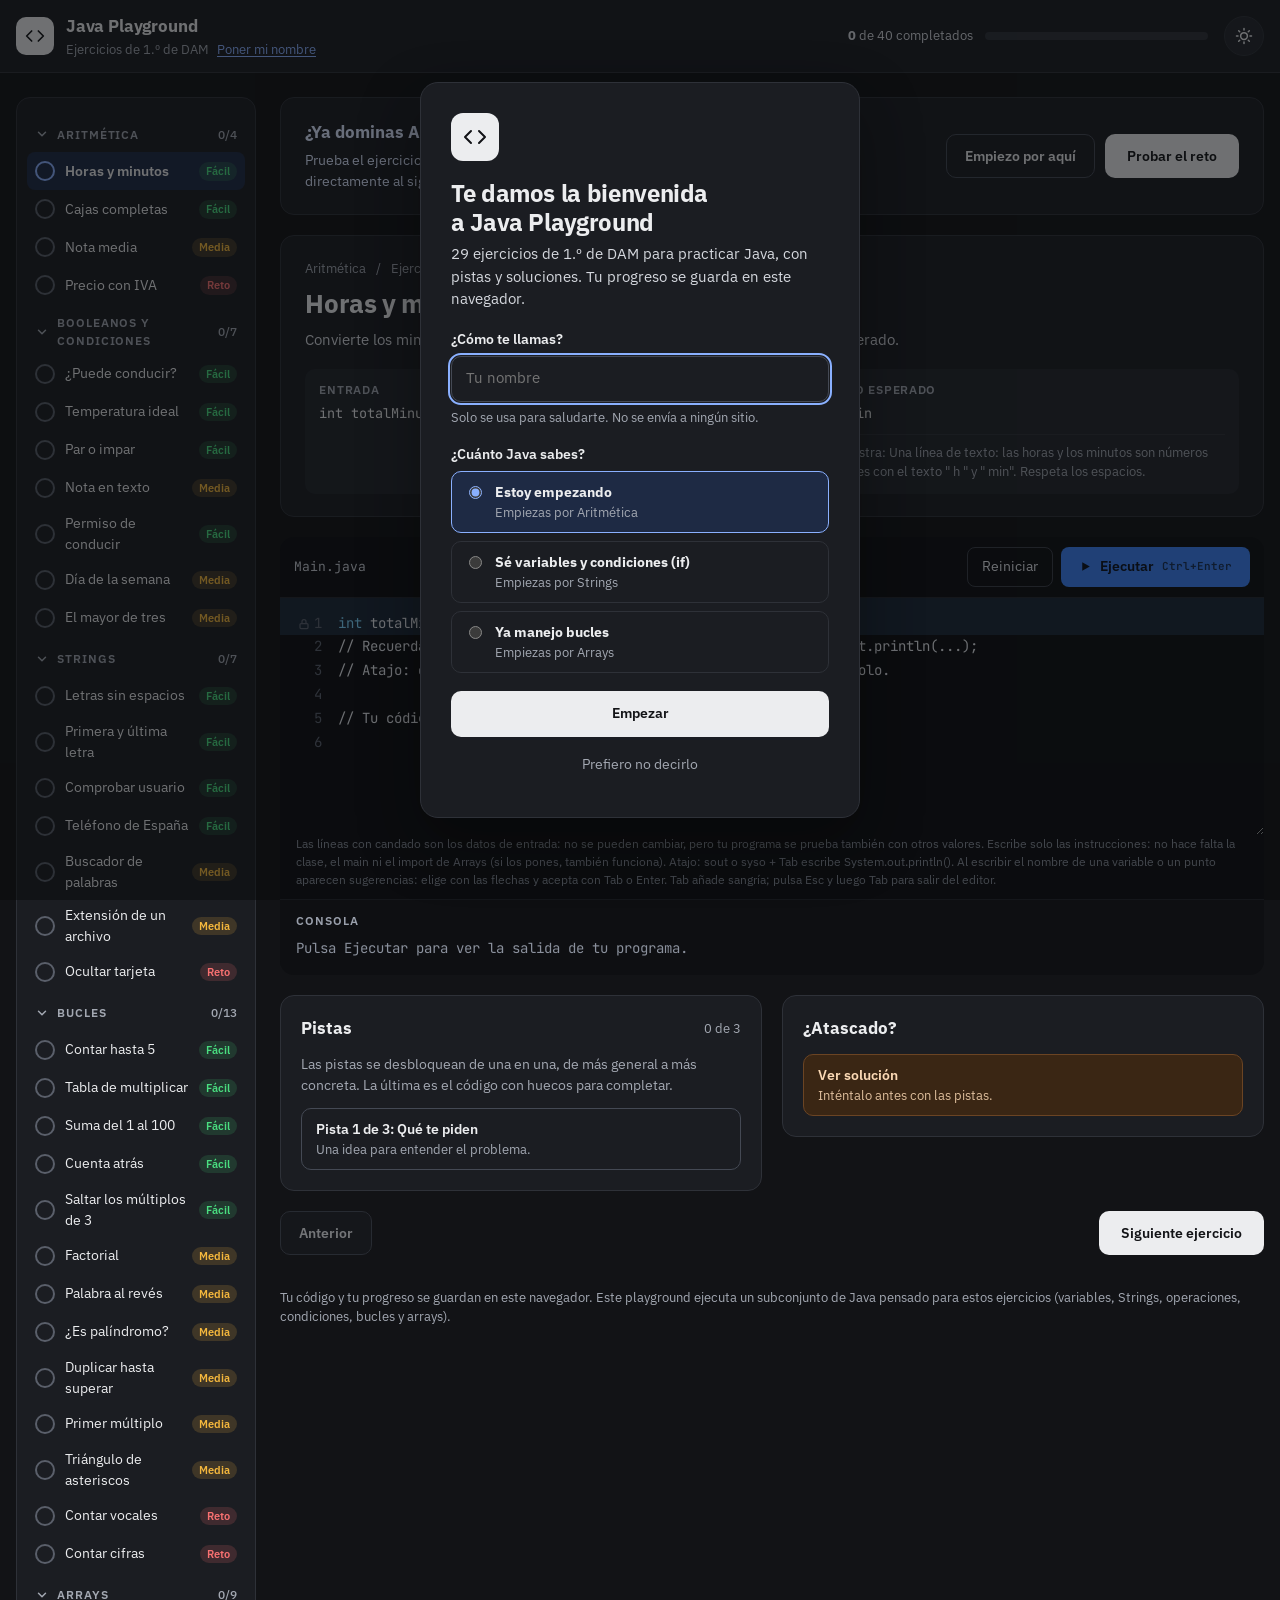
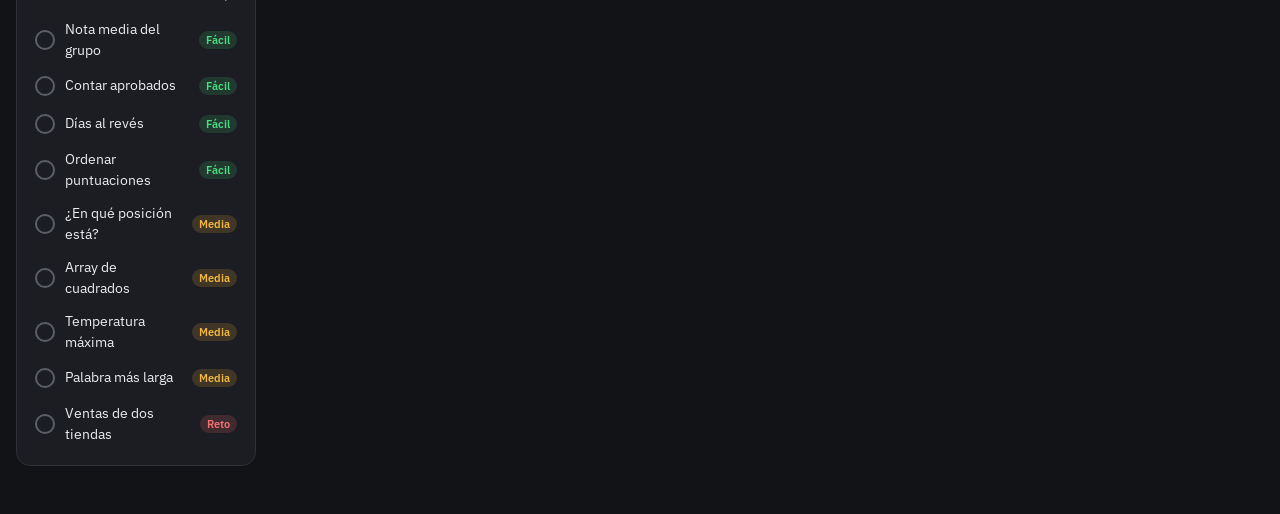
==== commit 6645ace9: "Publicar en la main los 5 ejercicios del Tema 3 Co-Authored-By: Claude Opus 5.5 (1M context) <norepl" ====
--- a/index.html
+++ b/index.html
@@ -2682,12 +2682,100 @@
     explanation: 'Cada división entre 10 quita la última cifra (4096 → 409 → 40 → 4 → 0) y el contador suma una por vuelta: 4. Se usa do-while porque comprueba la condición después de la primera vuelta: así el 0 cuenta como una cifra. Con while (n > 0), el 0 no entraría en el bucle y daría 0.',
     req: [{ re: /\b(for|while)\s*\(|\bdo\s*\{/, msg: 'usar un bucle' }],
     alt: { unless: /\bdo\s*\{/, code: 'do {\n    n = n / 10;\n    cifras++;\n} while (n > 0);', why: 'Con do-while el bloque se ejecuta al menos una vez, así que el 0 cuenta como una cifra sin tener que tratarlo aparte.' }
+  },
+  {
+    id: 'b7', group: 'Booleanos y condiciones', title: 'Permiso de conducir', level: 'Fácil',
+    statement: 'Con un if dentro de otro, muestra "Eres menor de edad" si tiene menos de 18 años. Si tiene 18 o más, muestra "Puedes conducir" si tiene carnet y "Necesitas el carnet" si no lo tiene.',
+    input: 'int edad = 20;\nboolean tieneCarnet = false;',
+    tests: ["int edad = 16;\nboolean tieneCarnet = false;", "int edad = 18;\nboolean tieneCarnet = true;", "int edad = 45;\nboolean tieneCarnet = true;", "int edad = 18;\nboolean tieneCarnet = false;", "int edad = 17;\nboolean tieneCarnet = false;"],
+    expected: 'Necesitas el carnet',
+    outInfo: 'Un texto (String): uno de los tres mensajes.',
+    starter: 'int edad = 20;\nboolean tieneCarnet = false;\n\n// Recuerda: para que el resultado salga en consola usa System.out.println(...);\n// Atajo: escribe sout (o syso) y pulsa Tab para que se escriba solo.\n\n// Tu código aquí\n',
+    hints: [
+      "Hay dos preguntas y van en orden: primero la edad y, solo si es mayor de edad, el carnet. Si es menor, el carnet ni se mira.",
+      "El if de fuera comprueba la edad. Dentro de su bloque va otro if con su propio else para el carnet. El else del if de fuera es el de los menores.",
+      { t: "Completa los huecos:", code: "if (edad ___ 18) {\n    if (___) {\n        System.out.println(\"Puedes conducir\");\n    } else {\n        System.out.println(\"Necesitas el carnet\");\n    }\n} ___ {\n    System.out.println(\"Eres menor de edad\");\n}" }
+    ],
+    solution: 'int edad = 20;\nboolean tieneCarnet = false;\nif (edad >= 18) {\n    if (tieneCarnet) {\n        System.out.println("Puedes conducir");\n    } else {\n        System.out.println("Necesitas el carnet");\n    }\n} else {\n    System.out.println("Eres menor de edad");\n}',
+    explanation: 'El if de fuera mira la edad: 20 >= 18 es true, así que entra. El if de dentro mira el carnet: tieneCarnet es false, así que va a su else y muestra "Necesitas el carnet". Cada if tiene su propio else: el de dentro responde a la pregunta del carnet y el de fuera, a la de la edad. Como tieneCarnet ya es un boolean, se escribe if (tieneCarnet), sin == true.',
+    req: [{ re: /\b(if\s*\([^{}]*\)|else)\s*\{[^}]*\bif\s*\(/, msg: 'poner un if dentro del bloque de otro if' }]
+  },
+  {
+    id: 'l10', group: 'Bucles', title: 'Saltar los múltiplos de 3', level: 'Fácil',
+    statement: 'Muestra los números del 1 al límite, uno por línea, pero sáltate los múltiplos de 3 usando continue.',
+    input: 'int limite = 10;',
+    tests: ["int limite = 1;", "int limite = 3;", "int limite = 7;", "int limite = 20;"],
+    expected: '1\n2\n4\n5\n7\n8\n10',
+    outInfo: 'Varias líneas con un número entero (int) cada una: los que no son múltiplos de 3.',
+    starter: 'int limite = 10;\n\n// Recuerda: para que el resultado salga en consola usa System.out.println(...);\n// Atajo: escribe sout (o syso) y pulsa Tab para que se escriba solo.\n\n// Tu código aquí\n',
+    hints: [
+      "Recorres todos los números del 1 al límite, pero algunos no se muestran: el 3, el 6, el 9… En esas vueltas hay que pasar directamente a la siguiente.",
+      "Un número es múltiplo de 3 si el resto de dividirlo entre 3 es 0 (operador %). Dentro del bucle, si lo es, continue salta lo que queda de esa vuelta; el println va después.",
+      { t: "Completa los huecos:", code: "for (int i = 1; i <= limite; i++) {\n    if (i ___ 3 == 0) {\n        ___;\n    }\n    System.out.println(i);\n}" }
+    ],
+    solution: 'int limite = 10;\nfor (int i = 1; i <= limite; i++) {\n    if (i % 3 == 0) {\n        continue;\n    }\n    System.out.println(i);\n}',
+    explanation: 'El for recorre del 1 al 10. Cuando i % 3 == 0 (3, 6 y 9), continue salta el resto de esa vuelta: no llega al println y pasa a la siguiente. A diferencia de break, el bucle no termina: sigue hasta el 10.',
+    req: [{ re: /\bcontinue\s*;/, msg: 'usar continue para saltar una vuelta' }]
+  },
+  {
+    id: 'l11', group: 'Bucles', title: 'Triángulo de asteriscos', level: 'Media',
+    statement: 'Dibuja un triángulo de asteriscos con tantas filas como indica el número: la primera fila tiene un *, la segunda dos, y así hasta la última. Usa un bucle dentro de otro.',
+    input: 'int filas = 4;',
+    tests: ["int filas = 1;", "int filas = 2;", "int filas = 6;"],
+    expected: '*\n**\n***\n****',
+    outInfo: 'Tantas líneas como filas, cada una con asteriscos (*) seguidos y sin espacios.',
+    starter: 'int filas = 4;\n\n// Recuerda: para que el resultado salga en consola usa System.out.println(...);\n// Atajo: escribe sout (o syso) y pulsa Tab para que se escriba solo.\n\n// Tu código aquí\n',
+    hints: [
+      "Cada fila tiene tantos asteriscos como su número de fila: la fila 1 tiene uno, la fila 4 tiene cuatro. Fíjate en que todos los asteriscos de una fila salen en la misma línea.",
+      "Hay dos formas de mostrar texto: una salta de línea al terminar y otra no. Necesitas las dos: una para cada asterisco y otra para acabar la fila.",
+      "Un bucle de fuera recorre las filas (i de 1 a filas). Dentro, otro bucle da i vueltas y muestra un * en cada una con System.out.print. Al acabar el de dentro, System.out.println() salta a la fila siguiente.",
+      { t: "Completa los huecos:", code: "for (int i = 1; i <= filas; i++) {\n    for (int j = 1; j <= ___; j++) {\n        System.out.___(\"*\");\n    }\n    System.out.___();\n}" }
+    ],
+    solution: 'int filas = 4;\nfor (int i = 1; i <= filas; i++) {\n    for (int j = 1; j <= i; j++) {\n        System.out.print("*");\n    }\n    System.out.println();\n}',
+    explanation: 'El bucle de fuera recorre las filas: i vale 1, 2, 3 y 4. Por cada fila, el de dentro da i vueltas y escribe un * con print, que no salta de línea. Cuando termina, println() salta a la fila siguiente. La clave es que el límite del bucle de dentro (j <= i) cambia en cada fila: por eso cada una tiene un asterisco más.',
+    req: [{ re: /\b(for|while)\s*\([^{}]*\)\s*\{[^}]*\b(for|while)\s*\(/, msg: 'poner un bucle dentro de otro' }]
+  },
+  {
+    id: 'l12', group: 'Bucles', title: 'Duplicar hasta superar', level: 'Media',
+    statement: 'Duplica el número al menos una vez y sigue duplicándolo mientras no supere el límite. Muestra el valor final y cuántas veces lo has duplicado, usando un bucle do-while.',
+    input: 'int numero = 3;\nint limite = 50;',
+    tests: ["int numero = 80;\nint limite = 50;", "int numero = 50;\nint limite = 50;", "int numero = 1;\nint limite = 1000;", "int numero = 7;\nint limite = 14;"],
+    expected: '96 tras 5 duplicaciones',
+    outInfo: 'Una línea con el valor final (int), la palabra «tras» y el número de duplicaciones (int).',
+    starter: 'int numero = 3;\nint limite = 50;\n\n// Recuerda: para que el resultado salga en consola usa System.out.println(...);\n// Atajo: escribe sout (o syso) y pulsa Tab para que se escriba solo.\n\n// Tu código aquí\n',
+    hints: [
+      "Partiendo de 3: 6, 12, 24, 48 y 96. El 96 ya supera 50, así que se para ahí tras 5 duplicaciones. Ojo: aunque el número ya supere el límite desde el principio, se duplica una vez.",
+      "Necesitas un bucle que dé al menos una vuelta antes de comprobar la condición, una variable con el valor que vas duplicando y un contador.",
+      "Copia numero en otra variable. Dentro de do { ... } duplícala y suma 1 al contador. La condición del while (al final) es «mientras no supere el límite»: valor <= limite.",
+      { t: "Completa los huecos:", code: "int valor = numero;\nint veces = 0;\n___ {\n    valor = valor * ___;\n    veces++;\n} while (valor ___ limite);\nSystem.out.println(valor + \" tras \" + veces + \" duplicaciones\");" }
+    ],
+    solution: 'int numero = 3;\nint limite = 50;\nint valor = numero;\nint veces = 0;\ndo {\n    valor = valor * 2;\n    veces++;\n} while (valor <= limite);\nSystem.out.println(valor + " tras " + veces + " duplicaciones");',
+    explanation: 'El do-while ejecuta el bloque y después comprueba la condición: 6 (1), 12 (2), 24 (3), 48 (4) y 96 (5). 96 <= 50 es false, así que para. Con numero = 80 se duplica una vez (160) aunque ya superaba el límite: con un while normal la condición se comprobaría antes y daría 0 duplicaciones.',
+    req: [{ re: /\bdo\s*\{/, msg: 'usar un bucle do-while' }]
+  },
+  {
+    id: 'l13', group: 'Bucles', title: 'Primer múltiplo', level: 'Media',
+    statement: 'Busca el primer múltiplo del divisor que sea mayor que el número. Hazlo con un bucle while (true) y sal de él con break cuando lo encuentres.',
+    input: 'int numero = 30;\nint divisor = 7;',
+    tests: ["int numero = 0;\nint divisor = 7;", "int numero = 7;\nint divisor = 7;", "int numero = 13;\nint divisor = 5;", "int numero = 100;\nint divisor = 9;"],
+    expected: '35',
+    outInfo: 'Un número entero (int): el primer múltiplo del divisor mayor que el número.',
+    starter: 'int numero = 30;\nint divisor = 7;\n\n// Recuerda: para que el resultado salga en consola usa System.out.println(...);\n// Atajo: escribe sout (o syso) y pulsa Tab para que se escriba solo.\n\n// Tu código aquí\n',
+    hints: [
+      "Prueba los números siguientes uno a uno: 31, 32, 33… El primero que sea múltiplo de 7 es la respuesta. No sabes cuántos tendrás que probar.",
+      "while (true) no termina nunca por sí solo: la única salida es break. Necesitas un candidato que empiece justo después del número y el operador que da el resto de una división.",
+      "Empieza con candidato = numero + 1. En cada vuelta, si candidato % divisor == 0, sal con break; si no, súmale 1. Después del bucle, muestra el candidato.",
+      { t: "Completa los huecos:", code: "int candidato = numero + 1;\nwhile (___) {\n    if (candidato % divisor == 0) {\n        ___;\n    }\n    candidato++;\n}\nSystem.out.println(candidato);" }
+    ],
+    solution: 'int numero = 30;\nint divisor = 7;\nint candidato = numero + 1;\nwhile (true) {\n    if (candidato % divisor == 0) {\n        break;\n    }\n    candidato++;\n}\nSystem.out.println(candidato);',
+    explanation: 'while (true) es un bucle infinito controlado: no para por su condición, sino con break. Prueba 31, 32, 33 y 34 (ninguno es múltiplo de 7) y en 35 el resto es 0, así que break sale del bucle sin llegar a candidato++. Se empieza en numero + 1 porque tiene que ser mayor: con numero = 7 la respuesta es 14, no 7.',
+    req: [{ re: /\bwhile\s*\(\s*true\s*\)/, msg: 'usar un bucle while (true)' }, { re: /\bbreak\s*;/, msg: 'salir del bucle con break' }]
   }
 ];
 // Orden: de lo más básico a lo que necesita lo anterior, y de fácil a difícil dentro de cada sección
 (function () {
-  var ORDER = ['a1', 'a4', 'a2', 'a3', 'b1', 'b2', 'b3', 'b4', 'b6', 'b5', 's1', 's2', 's5', 's7', 's3', 's4', 's6',
-    'l1', 'l2', 'l3', 'l4', 'l7', 'l6', 'l9', 'l5', 'l8', 'r2', 'r3', 'r5', 'r6', 'r4', 'r7', 'r1', 'r8', 'r9'];
+  var ORDER = ['a1', 'a4', 'a2', 'a3', 'b1', 'b2', 'b3', 'b4', 'b7', 'b6', 'b5', 's1', 's2', 's5', 's7', 's3', 's4', 's6',
+    'l1', 'l2', 'l3', 'l4', 'l10', 'l7', 'l6', 'l9', 'l12', 'l13', 'l11', 'l5', 'l8', 'r2', 'r3', 'r5', 'r6', 'r4', 'r7', 'r1', 'r8', 'r9'];
   EXERCISES.sort(function (x, y) { return ORDER.indexOf(x.id) - ORDER.indexOf(y.id); });
 })();
 
@@ -3400,7 +3488,7 @@
   })();
   // ----- explicación paso a paso de la solución -----
   (function () {
-    var WALK = {"a4": [["kilos / 5", "Divide los kilos entre lo que cabe en una caja: 47.8 / 5 = 9.56. Como kilos es double, el resultado también es double."], ["(int) (kilos / 5)", "El casting (int) convierte el resultado a entero cortando los decimales: 9.56 pasa a 9. No redondea, así que nunca cuenta una caja a medias. Los paréntesis hacen que primero se divida y después se convierta."], ["System.out.println(cajas);", "Muestra 9."]], "b5": [["if (a >= b && a >= c) {", "a es el mayor si es mayor o igual que b y también mayor o igual que c: dos comparaciones unidas con &&. 14 >= 27 es false, así que no entra."], ["} else if (b >= c) {", "Si a no es el mayor, el mayor está entre b y c: basta con compararlos entre sí. 27 >= 9 es true, así que entra aquí."], ["System.out.println(b);", "Muestra 27."], ["} else {", "Si tampoco b es mayor o igual que c, el mayor es c."]], "b6": [["switch (dia) {", "switch mira el valor de dia y salta directamente al case que coincide. Con dia = 3 va al case 3."], ["case 3:", "Es el que coincide: se ejecuta su println y muestra \"Miércoles\"."], ["break;", "Sale del switch. Sin break, Java seguiría ejecutando el case 4, el 5… y mostraría también los días siguientes."], ["default:", "Recoge cualquier valor que no tenga su propio case, como 0 u 8: muestra \"Día no válido\"."]], "l7": [["int factorial = 1;", "Empieza en 1, no en 0: 1 es el número que no cambia nada al multiplicar. Si empezara en 0, el resultado sería siempre 0."], ["for (int i = 1; i <= numero; i++) {", "i recorre 1, 2, 3, 4 y 5."], ["factorial *= i;", "Es lo mismo que factorial = factorial * i. Vuelta a vuelta: 1, 2, 6, 24 y 120."], ["System.out.println(factorial);", "Va fuera del bucle para mostrar solo el resultado final: 120."]], "l9": [["String alReves = \"\";", "Empieza vacío: aquí se construye la palabra al revés."], ["for (int i = palabra.length() - 1; i >= 0; i--) {", "Recorre la palabra desde la última posición hasta la 0, como en «Palabra al revés»."], ["alReves += palabra.charAt(i);", "Añade cada letra al final. «reconocer» al revés vuelve a ser «reconocer»."], ["boolean esPalindromo = palabra.equals(alReves);", "Compara el texto de las dos palabras con equals (no con ==). El resultado ya es true o false, así que se guarda en un boolean sin necesidad de if."], ["System.out.println(esPalindromo);", "Muestra true."]], "l8": [["int n = numero;", "Se copia el número para ir dividiéndolo sin perder el original."], ["do {", "do-while ejecuta el bloque primero y comprueba la condición al final, así que siempre da al menos una vuelta. Es justo lo que hace falta para que el 0 cuente como una cifra."], ["n = n / 10;", "Al dividir un int entre 10 se pierde la última cifra: 4096 → 409 → 40 → 4 → 0."], ["cifras++;", "Una cifra más por cada vuelta."], ["} while (n > 0);", "Repite mientras queden cifras. Con 4096 da 4 vueltas; con 0, una sola."], ["System.out.println(cifras);", "Muestra 4."]], "a1": [["int horas = totalMinutos / 60;", "Divide los minutos entre 60. Como los dos son int, Java quita los decimales: 135 / 60 da 2 (no 2,25). Son las horas completas."], ["int minutos = totalMinutos % 60;", "% da el resto de la división: 60 cabe 2 veces en 135 (120) y sobran 15. Son los minutos que no llegan a una hora."], ["System.out.println(horas + \" h \" + minutos + \" min\");", "Une los números y los textos con +. Fíjate en los espacios dentro de las comillas: \" h \" lleva uno a cada lado para que no salga \"2h15min\"."]], "a2": [["(nota1 + nota2 + nota3)", "Los paréntesis hacen que primero se sume: 7 + 8 + 8 = 23. Sin ellos, Java dividiría solo nota3 entre 3.0, porque / va antes que +."], ["/ 3.0", "Se divide entre 3.0 (double) y no entre 3 (int). Si los dos números son int, Java quita los decimales: 23 / 3 daría 7. Con 3.0 da 7.666666666666667."], ["double media = (nota1 + nota2 + nota3) / 3.0;", "El resultado tiene decimales, así que se guarda en un double."], ["System.out.println(media);", "println muestra el double con todos sus decimales."]], "a3": [["precio * iva / 100", "Es el IVA: 19.99 * 21 / 100 = 4.1979. Como precio es double, toda la operación tiene decimales."], ["double precioFinal = precio + precio * iva / 100;", "Se suma el IVA al precio: 19.99 + 4.1979 = 24.1879."], ["Math.round(precioFinal * 100)", "Math.round redondea al número entero más cercano, pero queremos 2 decimales. El truco es multiplicar por 100 (2418.79) y redondear eso: 2419."], ["/ 100.0", "Se vuelve a dividir entre 100 para recuperar los decimales: 24.19. Tiene que ser 100.0: Math.round devuelve un número entero (long), y entero / 100 quitaría los decimales (daría 24)."], ["System.out.println(redondeado);", "Muestra 24.19."]], "b1": [["edad >= 18", "Compara la edad: 19 >= 18 es true."], ["&& tieneCarnet", "&& solo da true si las dos partes son true. tieneCarnet ya es un boolean (false), así que no hace falta escribir tieneCarnet == true. true && false = false."], ["boolean puedeConducir = edad >= 18 && tieneCarnet;", "El resultado de una condición es un boolean, así que se puede guardar en una variable boolean."], ["System.out.println(puedeConducir);", "Muestra false."]], "b2": [["temperatura >= 18", "26.0 >= 18 es true."], ["&& temperatura <= 26", "26.0 <= 26 también es true gracias al =, que incluye el 26. Un rango siempre son dos comparaciones unidas con &&: Java no entiende 18 <= temperatura <= 26."], ["System.out.println(esIdeal);", "true && true = true."]], "b3": [["if (numero % 2 == 0) {", "numero % 2 es el resto de dividir entre 2: en los pares es 0 y en los impares es 1. 17 % 2 = 1, así que la condición es false."], ["System.out.println(numero + \" es par\");", "Solo se ejecuta si la condición es true. Con 17 se salta."], ["} else {", "else recoge el caso contrario: si no es par, es impar."], ["System.out.println(numero + \" es impar\");", "Muestra \"17 es impar\"."]], "b4": [["if (nota < 5) {", "Java comprueba las condiciones de arriba abajo y entra solo en la primera que se cumple. 7.5 < 5 es false, así que sigue."], ["} else if (nota < 7) {", "7.5 < 7 también es false. No hace falta escribir nota >= 5 && nota < 7: si ha llegado aquí, ya sabemos que no es menor que 5."], ["} else if (nota < 9) {", "7.5 < 9 es true: entra aquí, muestra \"Notable\" y se salta todo lo que queda."], ["} else {", "Si no se cumple ninguna (9 o más), muestra \"Sobresaliente\"."]], "s1": [["frase.replace(\" \", \"\")", "replace busca cada espacio y lo cambia por un texto vacío (\"\"), es decir, lo borra: \"Hola mundo Java\" pasa a ser \"HolamundoJava\"."], ["String sinEspacios = frase.replace(\" \", \"\");", "replace no cambia frase: devuelve un String nuevo. Por eso se guarda en otra variable."], ["sinEspacios.length()", "length() cuenta los caracteres que quedan: 13."]], "s2": [["char primera = palabra.charAt(0);", "Las posiciones de un String empiezan en 0, así que charAt(0) es la primera letra: 'p'. Se guarda en un char porque es una sola letra."], ["palabra.length() - 1", "\"programacion\" tiene 12 letras (length() es 12), pero las posiciones van de 0 a 11. La última está en length() - 1 = 11. Así funciona con cualquier palabra sin escribir el 11 a mano."], ["char ultima = palabra.charAt(palabra.length() - 1);", "charAt(11) es la última letra: 'n'."], ["\"Primera: \" + primera + \", última: \" + ultima", "Al unir un char con un String usando +, el char se añade como texto."]], "s5": [["guardado.equalsIgnoreCase(escrito)", "Compara los dos textos letra a letra sin fijarse en mayúsculas y minúsculas: \"Admin\" y \"aDMIN\" cuentan como iguales y da true. Con equals daría false."], ["System.out.println(esElMismo);", "Muestra true."]], "s7": [["telefono.startsWith(\"+34\")", "startsWith devuelve true si el texto empieza exactamente por lo que le pasas. \"+34 612 345 678\" empieza por \"+34\", así que da true."], ["System.out.println(esDeEspana);", "Muestra true."]], "s3": [["frase.toLowerCase()", "Devuelve la frase en minúsculas: \"me gusta programar en java\". La frase original no cambia."], [".contains(buscada.toLowerCase())", "Sobre ese resultado se llama a contains, con lo buscado también en minúsculas. Así \"Java\" y \"java\" coinciden. contains devuelve true si el texto aparece dentro."], ["System.out.println(laContiene);", "Muestra true."]], "s4": [["archivo.lastIndexOf(\".\")", "lastIndexOf busca empezando por el final y devuelve la posición. En \"foto.vacaciones.png\" el último punto está en la posición 15 (se cuenta desde 0). indexOf daría el primero (4), que no sirve."], ["archivo.substring(indiceUltimoPunto + 1)", "substring(16) coge desde la posición 16 hasta el final: \"png\". Se suma 1 para no incluir el punto."]], "s6": [["int inicioVisible = tarjeta.length() - 4;", "La tarjeta tiene 16 cifras (length() es 16). Se ven las 4 últimas, así que se ocultan 16 - 4 = 12. Ese 12 sirve para dos cosas: cuántos asteriscos poner y en qué posición empiezan las cifras visibles (12, 13, 14 y 15)."], ["\"*\".repeat(inicioVisible)", "repeat repite un texto las veces que le digas: \"*\".repeat(12) da \"************\" (12 asteriscos). Otro ejemplo: \"ab\".repeat(3) da \"ababab\"."], ["tarjeta.substring(inicioVisible)", "substring(12) coge desde la posición 12 hasta el final: \"5678\"."], ["String oculta = \"*\".repeat(inicioVisible) + tarjeta.substring(inicioVisible);", "Se unen las dos partes con + (\"************\" + \"5678\") y el resultado se guarda en oculta."], ["System.out.println(oculta);", "Muestra \"************5678\". Como todo se calcula con length(), funciona con tarjetas de cualquier longitud."]], "l1": [["for (int i = 1; i <= 5; i++) {", "El for tiene tres partes separadas por ;. int i = 1: el contador empieza en 1. i <= 5: se repite mientras sea 5 o menos. i++: al acabar cada vuelta suma 1. Da 5 vueltas, con i = 1, 2, 3, 4 y 5."], ["System.out.println(i);", "En cada vuelta muestra el valor de i en una línea. Cuando i llega a 6, i <= 5 es false y el bucle termina."]], "l2": [["for (int i = 1; i <= 10; i++) {", "Repite 10 veces, con i de 1 a 10."], ["numero + \" x \" + i + \" = \" + numero * i", "En cada vuelta escribe una línea; con i = 3 sale \"7 x 3 = 21\". numero * i se calcula antes de unir los textos porque * va antes que +."]], "l3": [["int suma = 0;", "suma empieza en 0 y en ella se va acumulando el total. Se declara fuera del bucle para que no vuelva a 0 en cada vuelta."], ["for (int i = 1; i <= 100; i++) {", "i va de 1 a 100."], ["suma += i;", "Es lo mismo que suma = suma + i. Vuelta 1: 0 + 1 = 1. Vuelta 2: 1 + 2 = 3. Vuelta 3: 3 + 3 = 6… y así hasta sumar el 100."], ["System.out.println(suma);", "Va fuera del bucle para mostrar solo el resultado final, 5050. Si estuviera dentro, se mostraría 100 veces."]], "l4": [["int contador = inicio;", "Se copia el inicio en otra variable, que es la que irá bajando."], ["while (contador >= 1) {", "while repite mientras la condición sea true. Empieza con 5 >= 1."], ["System.out.println(contador);", "Muestra el número actual: 5, luego 4, 3, 2 y 1."], ["contador--;", "Resta 1 (es lo mismo que contador = contador - 1). Sin esta línea, contador valdría siempre 5 y el bucle no terminaría nunca."], ["System.out.println(\"¡Despegue!\");", "Cuando contador llega a 0, 0 >= 1 es false: sale del bucle y muestra el mensaje una sola vez."]], "l6": [["String alReves = \"\";", "Empieza como un texto vacío. Se le irán añadiendo las letras."], ["for (int i = palabra.length() - 1; i >= 0; i--) {", "i empieza en la última posición: \"programar\" tiene 9 letras, así que la última es la 8. Con i-- baja de uno en uno hasta 0, incluido (i >= 0)."], ["alReves += palabra.charAt(i);", "Añade la letra de la posición i al final de alReves: \"r\", luego \"ra\", \"ram\"… hasta \"ramargorp\"."], ["System.out.println(alReves);", "Muestra la palabra completa al revés."]], "l5": [["int vocales = 0;", "Contador que empieza en 0, fuera del bucle para que no se reinicie."], ["for (char letra : frase.toCharArray()) {", "toCharArray() convierte la frase en un array de char, y el for-each te da una letra en cada vuelta. No hace falta la posición, así que no necesitas índices."], ["if (\"aeiou\".indexOf(letra) != -1) {", "Truco: busca la letra dentro de \"aeiou\". Si es una vocal, indexOf devuelve su posición (de 0 a 4); si no lo es, devuelve -1. Así, != -1 significa «es una vocal», sin escribir cinco comparaciones con ||."], ["vocales++;", "Suma 1 al contador."], ["System.out.println(vocales);", "Va fuera del bucle para mostrar solo el resultado final: 11."]], "r2": [["double suma = 0;", "Es double para que la media tenga decimales."], ["for (double nota : notas) {", "Es un for-each: se lee \"para cada nota de notas\". En cada vuelta, nota vale un elemento del array: 6.5, luego 8.0, 4.5 y 9.0. Se usa cuando no necesitas la posición."], ["suma += nota;", "Suma todas las notas: 6.5 + 8.0 + 4.5 + 9.0 = 28.0."], ["double media = suma / notas.length;", "notas.length es el número de elementos (4), sin paréntesis porque es un array. 28.0 / 4 = 7.0. Así vale para cualquier número de notas."], ["System.out.println(media);", "Muestra 7.0."]], "r3": [["int aprobados = 0;", "Contador que empieza en 0."], ["for (double nota : notas) {", "Recorre todas las notas con un for-each."], ["if (nota >= 5) {", "Solo entra si la nota es 5 o más: 6.5, 8.0 y 5.0. Con > en vez de >=, el 5.0 no contaría."], ["aprobados++;", "Suma 1 cada vez que encuentra un aprobado."], ["System.out.println(aprobados);", "Muestra 3."]], "r5": [["for (int i = dias.length - 1; i >= 0; i--) {", "dias.length - 1 = 2 es la última posición. i-- baja hasta 0, así que recorre las posiciones 2, 1 y 0."], ["System.out.print(dias[i] + \" \");", "print escribe sin saltar de línea, y + \" \" deja un espacio entre los días."]], "r6": [["Arrays.sort(puntos);", "Ordena el propio array de menor a mayor. No devuelve nada: cambia puntos directamente, por eso no se guarda en otra variable."], ["Arrays.toString(puntos)", "Si haces println(puntos), sale algo como [I@1b6d3586 (dónde está el array en memoria). Arrays.toString lo convierte en texto: [3, 8, 12, 25, 41]."]], "r4": [["for (int i = 0; i < ciudades.length; i++) {", "Se usa el for con índice, y no un for-each, porque hace falta la posición i para mostrarla."], ["if (ciudades[i].equals(buscada)) {", "ciudades[i] es la ciudad de la posición i. Los textos se comparan con equals, no con ==."], ["System.out.println(buscada + \" está en la posición \" + i);", "Al encontrar Madrid, i vale 2."], ["break;", "Sale del bucle: ya no hace falta seguir buscando."]], "r7": [["int[] cuadrados = new int[5];", "Crea un array de 5 posiciones. Al principio todas valen 0."], ["for (int i = 0; i < cuadrados.length; i++) {", "i va de 0 a 4 (cuadrados.length es 5)."], ["int numero = i + 1;", "Las posiciones empiezan en 0, pero los números en 1: en la posición 0 va el 1, en la 1 el 2…"], ["cuadrados[i] = numero * numero;", "Guarda el cuadrado en la posición i: 1, 4, 9, 16 y 25."], ["Arrays.toString(cuadrados)", "Convierte el array en texto para mostrarlo: [1, 4, 9, 16, 25]."]], "r1": [["int maxima = temperaturas[0];", "Se empieza con el primer valor del array, no con 0: si todas las temperaturas fueran negativas, empezar en 0 daría un máximo que no está en el array."], ["for (int temperatura : temperaturas) {", "Recorre todas las temperaturas con un for-each."], ["if (temperatura > maxima) {", "Si la temperatura actual es mayor que la máxima guardada hasta ahora…"], ["maxima = temperatura;", "…pasa a ser la nueva máxima: 18, luego 23, luego 31. El 27 y el 19 no la superan."], ["System.out.println(maxima);", "Muestra 31."]], "r8": [["String masLarga = palabras[0];", "Funciona como el máximo: se empieza con la primera palabra."], ["for (String palabra : palabras) {", "Recorre todas las palabras con un for-each."], ["if (palabra.length() > masLarga.length()) {", "Compara la longitud de cada palabra con la de la más larga hasta ahora. Fíjate: palabras.length (array, sin paréntesis) y palabra.length() (String, con paréntesis)."], ["masLarga = palabra;", "Si es más larga, se guarda: \"sol\", luego \"ordenador\" y luego \"programación\"."], ["System.out.println(masLarga);", "Muestra \"programación\"."]], "r9": [["int total = 0;", "Aquí se acumula la suma. Va fuera de los dos bucles para que no vuelva a 0 en cada fila."], ["for (int[] tienda : ventas) {", "Una matriz es un array de arrays. El for-each de fuera te da cada fila, que es un array: por eso tienda es de tipo int[]. Primero {120, 80, 95} y luego {60, 110, 70}."], ["for (int venta : tienda) {", "El for-each de dentro recorre los números de esa fila. Por cada vuelta del bucle de fuera, el de dentro hace todas sus vueltas."], ["total += venta;", "Suma cada venta: 120 + 80 + 95 = 295 en la primera fila, 60 + 110 + 70 = 240 en la segunda."], ["System.out.println(total);", "Muestra 535 (295 + 240)."]]};
+    var WALK = {"b7": [["if (edad >= 18) {", "El if de fuera mira la edad. 20 >= 18 es true, así que entra en su bloque."], ["if (tieneCarnet) {", "El if de dentro solo se evalúa si es mayor de edad. tieneCarnet ya es un boolean, así que no hace falta == true. Vale false: no entra."], ["System.out.println(\"Necesitas el carnet\");", "Es el else del if de dentro: muestra \"Necesitas el carnet\"."], ["System.out.println(\"Eres menor de edad\");", "Es el else del if de fuera: solo se llega aquí con menos de 18 años, y el carnet ni se mira."]], "l10": [["for (int i = 1; i <= limite; i++) {", "i recorre del 1 al 10."], ["if (i % 3 == 0) {", "i % 3 es el resto de dividir entre 3. Si es 0, i es múltiplo de 3: pasa con 3, 6 y 9."], ["continue;", "Salta el resto de esta vuelta y pasa a la siguiente. A diferencia de break, el bucle no termina."], ["System.out.println(i);", "Solo llegan aquí los que no son múltiplos de 3: 1, 2, 4, 5, 7, 8 y 10."]], "l11": [["for (int i = 1; i <= filas; i++) {", "El bucle de fuera recorre las filas: i vale 1, 2, 3 y 4."], ["for (int j = 1; j <= i; j++) {", "El de dentro da i vueltas: una en la fila 1, cuatro en la fila 4. Por cada vuelta del de fuera, el de dentro hace todas las suyas."], ["System.out.print(\"*\");", "print escribe el * sin saltar de línea, así que los asteriscos de una fila salen seguidos."], ["System.out.println();", "Va fuera del bucle de dentro: cuando la fila está completa, salta a la línea siguiente."]], "l12": [["int valor = numero;", "Se copia el número para ir duplicándolo sin perder el original."], ["do {", "do-while ejecuta el bloque primero y comprueba la condición al final, así que siempre duplica al menos una vez."], ["valor = valor * 2;", "Duplica: 6, 12, 24, 48 y 96."], ["veces++;", "Una duplicación más por vuelta."], ["} while (valor <= limite);", "Repite mientras no supere el límite. Con 96, 96 <= 50 es false y para tras 5 vueltas."], ["System.out.println(valor + \" tras \" + veces + \" duplicaciones\");", "Muestra \"96 tras 5 duplicaciones\"."]], "l13": [["int candidato = numero + 1;", "Empieza justo después del número, porque el múltiplo tiene que ser mayor: 31."], ["while (true) {", "La condición siempre es true, así que el bucle no para por sí solo: es un bucle infinito controlado, y la salida es el break."], ["if (candidato % divisor == 0) {", "Si el resto de dividir entre 7 es 0, es múltiplo. 31, 32, 33 y 34 no lo son; 35 sí."], ["break;", "Sale del bucle en cuanto lo encuentra, sin llegar a candidato++."], ["candidato++;", "Si no era múltiplo, prueba el siguiente."], ["System.out.println(candidato);", "Muestra 35."]], "a4": [["kilos / 5", "Divide los kilos entre lo que cabe en una caja: 47.8 / 5 = 9.56. Como kilos es double, el resultado también es double."], ["(int) (kilos / 5)", "El casting (int) convierte el resultado a entero cortando los decimales: 9.56 pasa a 9. No redondea, así que nunca cuenta una caja a medias. Los paréntesis hacen que primero se divida y después se convierta."], ["System.out.println(cajas);", "Muestra 9."]], "b5": [["if (a >= b && a >= c) {", "a es el mayor si es mayor o igual que b y también mayor o igual que c: dos comparaciones unidas con &&. 14 >= 27 es false, así que no entra."], ["} else if (b >= c) {", "Si a no es el mayor, el mayor está entre b y c: basta con compararlos entre sí. 27 >= 9 es true, así que entra aquí."], ["System.out.println(b);", "Muestra 27."], ["} else {", "Si tampoco b es mayor o igual que c, el mayor es c."]], "b6": [["switch (dia) {", "switch mira el valor de dia y salta directamente al case que coincide. Con dia = 3 va al case 3."], ["case 3:", "Es el que coincide: se ejecuta su println y muestra \"Miércoles\"."], ["break;", "Sale del switch. Sin break, Java seguiría ejecutando el case 4, el 5… y mostraría también los días siguientes."], ["default:", "Recoge cualquier valor que no tenga su propio case, como 0 u 8: muestra \"Día no válido\"."]], "l7": [["int factorial = 1;", "Empieza en 1, no en 0: 1 es el número que no cambia nada al multiplicar. Si empezara en 0, el resultado sería siempre 0."], ["for (int i = 1; i <= numero; i++) {", "i recorre 1, 2, 3, 4 y 5."], ["factorial *= i;", "Es lo mismo que factorial = factorial * i. Vuelta a vuelta: 1, 2, 6, 24 y 120."], ["System.out.println(factorial);", "Va fuera del bucle para mostrar solo el resultado final: 120."]], "l9": [["String alReves = \"\";", "Empieza vacío: aquí se construye la palabra al revés."], ["for (int i = palabra.length() - 1; i >= 0; i--) {", "Recorre la palabra desde la última posición hasta la 0, como en «Palabra al revés»."], ["alReves += palabra.charAt(i);", "Añade cada letra al final. «reconocer» al revés vuelve a ser «reconocer»."], ["boolean esPalindromo = palabra.equals(alReves);", "Compara el texto de las dos palabras con equals (no con ==). El resultado ya es true o false, así que se guarda en un boolean sin necesidad de if."], ["System.out.println(esPalindromo);", "Muestra true."]], "l8": [["int n = numero;", "Se copia el número para ir dividiéndolo sin perder el original."], ["do {", "do-while ejecuta el bloque primero y comprueba la condición al final, así que siempre da al menos una vuelta. Es justo lo que hace falta para que el 0 cuente como una cifra."], ["n = n / 10;", "Al dividir un int entre 10 se pierde la última cifra: 4096 → 409 → 40 → 4 → 0."], ["cifras++;", "Una cifra más por cada vuelta."], ["} while (n > 0);", "Repite mientras queden cifras. Con 4096 da 4 vueltas; con 0, una sola."], ["System.out.println(cifras);", "Muestra 4."]], "a1": [["int horas = totalMinutos / 60;", "Divide los minutos entre 60. Como los dos son int, Java quita los decimales: 135 / 60 da 2 (no 2,25). Son las horas completas."], ["int minutos = totalMinutos % 60;", "% da el resto de la división: 60 cabe 2 veces en 135 (120) y sobran 15. Son los minutos que no llegan a una hora."], ["System.out.println(horas + \" h \" + minutos + \" min\");", "Une los números y los textos con +. Fíjate en los espacios dentro de las comillas: \" h \" lleva uno a cada lado para que no salga \"2h15min\"."]], "a2": [["(nota1 + nota2 + nota3)", "Los paréntesis hacen que primero se sume: 7 + 8 + 8 = 23. Sin ellos, Java dividiría solo nota3 entre 3.0, porque / va antes que +."], ["/ 3.0", "Se divide entre 3.0 (double) y no entre 3 (int). Si los dos números son int, Java quita los decimales: 23 / 3 daría 7. Con 3.0 da 7.666666666666667."], ["double media = (nota1 + nota2 + nota3) / 3.0;", "El resultado tiene decimales, así que se guarda en un double."], ["System.out.println(media);", "println muestra el double con todos sus decimales."]], "a3": [["precio * iva / 100", "Es el IVA: 19.99 * 21 / 100 = 4.1979. Como precio es double, toda la operación tiene decimales."], ["double precioFinal = precio + precio * iva / 100;", "Se suma el IVA al precio: 19.99 + 4.1979 = 24.1879."], ["Math.round(precioFinal * 100)", "Math.round redondea al número entero más cercano, pero queremos 2 decimales. El truco es multiplicar por 100 (2418.79) y redondear eso: 2419."], ["/ 100.0", "Se vuelve a dividir entre 100 para recuperar los decimales: 24.19. Tiene que ser 100.0: Math.round devuelve un número entero (long), y entero / 100 quitaría los decimales (daría 24)."], ["System.out.println(redondeado);", "Muestra 24.19."]], "b1": [["edad >= 18", "Compara la edad: 19 >= 18 es true."], ["&& tieneCarnet", "&& solo da true si las dos partes son true. tieneCarnet ya es un boolean (false), así que no hace falta escribir tieneCarnet == true. true && false = false."], ["boolean puedeConducir = edad >= 18 && tieneCarnet;", "El resultado de una condición es un boolean, así que se puede guardar en una variable boolean."], ["System.out.println(puedeConducir);", "Muestra false."]], "b2": [["temperatura >= 18", "26.0 >= 18 es true."], ["&& temperatura <= 26", "26.0 <= 26 también es true gracias al =, que incluye el 26. Un rango siempre son dos comparaciones unidas con &&: Java no entiende 18 <= temperatura <= 26."], ["System.out.println(esIdeal);", "true && true = true."]], "b3": [["if (numero % 2 == 0) {", "numero % 2 es el resto de dividir entre 2: en los pares es 0 y en los impares es 1. 17 % 2 = 1, así que la condición es false."], ["System.out.println(numero + \" es par\");", "Solo se ejecuta si la condición es true. Con 17 se salta."], ["} else {", "else recoge el caso contrario: si no es par, es impar."], ["System.out.println(numero + \" es impar\");", "Muestra \"17 es impar\"."]], "b4": [["if (nota < 5) {", "Java comprueba las condiciones de arriba abajo y entra solo en la primera que se cumple. 7.5 < 5 es false, así que sigue."], ["} else if (nota < 7) {", "7.5 < 7 también es false. No hace falta escribir nota >= 5 && nota < 7: si ha llegado aquí, ya sabemos que no es menor que 5."], ["} else if (nota < 9) {", "7.5 < 9 es true: entra aquí, muestra \"Notable\" y se salta todo lo que queda."], ["} else {", "Si no se cumple ninguna (9 o más), muestra \"Sobresaliente\"."]], "s1": [["frase.replace(\" \", \"\")", "replace busca cada espacio y lo cambia por un texto vacío (\"\"), es decir, lo borra: \"Hola mundo Java\" pasa a ser \"HolamundoJava\"."], ["String sinEspacios = frase.replace(\" \", \"\");", "replace no cambia frase: devuelve un String nuevo. Por eso se guarda en otra variable."], ["sinEspacios.length()", "length() cuenta los caracteres que quedan: 13."]], "s2": [["char primera = palabra.charAt(0);", "Las posiciones de un String empiezan en 0, así que charAt(0) es la primera letra: 'p'. Se guarda en un char porque es una sola letra."], ["palabra.length() - 1", "\"programacion\" tiene 12 letras (length() es 12), pero las posiciones van de 0 a 11. La última está en length() - 1 = 11. Así funciona con cualquier palabra sin escribir el 11 a mano."], ["char ultima = palabra.charAt(palabra.length() - 1);", "charAt(11) es la última letra: 'n'."], ["\"Primera: \" + primera + \", última: \" + ultima", "Al unir un char con un String usando +, el char se añade como texto."]], "s5": [["guardado.equalsIgnoreCase(escrito)", "Compara los dos textos letra a letra sin fijarse en mayúsculas y minúsculas: \"Admin\" y \"aDMIN\" cuentan como iguales y da true. Con equals daría false."], ["System.out.println(esElMismo);", "Muestra true."]], "s7": [["telefono.startsWith(\"+34\")", "startsWith devuelve true si el texto empieza exactamente por lo que le pasas. \"+34 612 345 678\" empieza por \"+34\", así que da true."], ["System.out.println(esDeEspana);", "Muestra true."]], "s3": [["frase.toLowerCase()", "Devuelve la frase en minúsculas: \"me gusta programar en java\". La frase original no cambia."], [".contains(buscada.toLowerCase())", "Sobre ese resultado se llama a contains, con lo buscado también en minúsculas. Así \"Java\" y \"java\" coinciden. contains devuelve true si el texto aparece dentro."], ["System.out.println(laContiene);", "Muestra true."]], "s4": [["archivo.lastIndexOf(\".\")", "lastIndexOf busca empezando por el final y devuelve la posición. En \"foto.vacaciones.png\" el último punto está en la posición 15 (se cuenta desde 0). indexOf daría el primero (4), que no sirve."], ["archivo.substring(indiceUltimoPunto + 1)", "substring(16) coge desde la posición 16 hasta el final: \"png\". Se suma 1 para no incluir el punto."]], "s6": [["int inicioVisible = tarjeta.length() - 4;", "La tarjeta tiene 16 cifras (length() es 16). Se ven las 4 últimas, así que se ocultan 16 - 4 = 12. Ese 12 sirve para dos cosas: cuántos asteriscos poner y en qué posición empiezan las cifras visibles (12, 13, 14 y 15)."], ["\"*\".repeat(inicioVisible)", "repeat repite un texto las veces que le digas: \"*\".repeat(12) da \"************\" (12 asteriscos). Otro ejemplo: \"ab\".repeat(3) da \"ababab\"."], ["tarjeta.substring(inicioVisible)", "substring(12) coge desde la posición 12 hasta el final: \"5678\"."], ["String oculta = \"*\".repeat(inicioVisible) + tarjeta.substring(inicioVisible);", "Se unen las dos partes con + (\"************\" + \"5678\") y el resultado se guarda en oculta."], ["System.out.println(oculta);", "Muestra \"************5678\". Como todo se calcula con length(), funciona con tarjetas de cualquier longitud."]], "l1": [["for (int i = 1; i <= 5; i++) {", "El for tiene tres partes separadas por ;. int i = 1: el contador empieza en 1. i <= 5: se repite mientras sea 5 o menos. i++: al acabar cada vuelta suma 1. Da 5 vueltas, con i = 1, 2, 3, 4 y 5."], ["System.out.println(i);", "En cada vuelta muestra el valor de i en una línea. Cuando i llega a 6, i <= 5 es false y el bucle termina."]], "l2": [["for (int i = 1; i <= 10; i++) {", "Repite 10 veces, con i de 1 a 10."], ["numero + \" x \" + i + \" = \" + numero * i", "En cada vuelta escribe una línea; con i = 3 sale \"7 x 3 = 21\". numero * i se calcula antes de unir los textos porque * va antes que +."]], "l3": [["int suma = 0;", "suma empieza en 0 y en ella se va acumulando el total. Se declara fuera del bucle para que no vuelva a 0 en cada vuelta."], ["for (int i = 1; i <= 100; i++) {", "i va de 1 a 100."], ["suma += i;", "Es lo mismo que suma = suma + i. Vuelta 1: 0 + 1 = 1. Vuelta 2: 1 + 2 = 3. Vuelta 3: 3 + 3 = 6… y así hasta sumar el 100."], ["System.out.println(suma);", "Va fuera del bucle para mostrar solo el resultado final, 5050. Si estuviera dentro, se mostraría 100 veces."]], "l4": [["int contador = inicio;", "Se copia el inicio en otra variable, que es la que irá bajando."], ["while (contador >= 1) {", "while repite mientras la condición sea true. Empieza con 5 >= 1."], ["System.out.println(contador);", "Muestra el número actual: 5, luego 4, 3, 2 y 1."], ["contador--;", "Resta 1 (es lo mismo que contador = contador - 1). Sin esta línea, contador valdría siempre 5 y el bucle no terminaría nunca."], ["System.out.println(\"¡Despegue!\");", "Cuando contador llega a 0, 0 >= 1 es false: sale del bucle y muestra el mensaje una sola vez."]], "l6": [["String alReves = \"\";", "Empieza como un texto vacío. Se le irán añadiendo las letras."], ["for (int i = palabra.length() - 1; i >= 0; i--) {", "i empieza en la última posición: \"programar\" tiene 9 letras, así que la última es la 8. Con i-- baja de uno en uno hasta 0, incluido (i >= 0)."], ["alReves += palabra.charAt(i);", "Añade la letra de la posición i al final de alReves: \"r\", luego \"ra\", \"ram\"… hasta \"ramargorp\"."], ["System.out.println(alReves);", "Muestra la palabra completa al revés."]], "l5": [["int vocales = 0;", "Contador que empieza en 0, fuera del bucle para que no se reinicie."], ["for (char letra : frase.toCharArray()) {", "toCharArray() convierte la frase en un array de char, y el for-each te da una letra en cada vuelta. No hace falta la posición, así que no necesitas índices."], ["if (\"aeiou\".indexOf(letra) != -1) {", "Truco: busca la letra dentro de \"aeiou\". Si es una vocal, indexOf devuelve su posición (de 0 a 4); si no lo es, devuelve -1. Así, != -1 significa «es una vocal», sin escribir cinco comparaciones con ||."], ["vocales++;", "Suma 1 al contador."], ["System.out.println(vocales);", "Va fuera del bucle para mostrar solo el resultado final: 11."]], "r2": [["double suma = 0;", "Es double para que la media tenga decimales."], ["for (double nota : notas) {", "Es un for-each: se lee \"para cada nota de notas\". En cada vuelta, nota vale un elemento del array: 6.5, luego 8.0, 4.5 y 9.0. Se usa cuando no necesitas la posición."], ["suma += nota;", "Suma todas las notas: 6.5 + 8.0 + 4.5 + 9.0 = 28.0."], ["double media = suma / notas.length;", "notas.length es el número de elementos (4), sin paréntesis porque es un array. 28.0 / 4 = 7.0. Así vale para cualquier número de notas."], ["System.out.println(media);", "Muestra 7.0."]], "r3": [["int aprobados = 0;", "Contador que empieza en 0."], ["for (double nota : notas) {", "Recorre todas las notas con un for-each."], ["if (nota >= 5) {", "Solo entra si la nota es 5 o más: 6.5, 8.0 y 5.0. Con > en vez de >=, el 5.0 no contaría."], ["aprobados++;", "Suma 1 cada vez que encuentra un aprobado."], ["System.out.println(aprobados);", "Muestra 3."]], "r5": [["for (int i = dias.length - 1; i >= 0; i--) {", "dias.length - 1 = 2 es la última posición. i-- baja hasta 0, así que recorre las posiciones 2, 1 y 0."], ["System.out.print(dias[i] + \" \");", "print escribe sin saltar de línea, y + \" \" deja un espacio entre los días."]], "r6": [["Arrays.sort(puntos);", "Ordena el propio array de menor a mayor. No devuelve nada: cambia puntos directamente, por eso no se guarda en otra variable."], ["Arrays.toString(puntos)", "Si haces println(puntos), sale algo como [I@1b6d3586 (dónde está el array en memoria). Arrays.toString lo convierte en texto: [3, 8, 12, 25, 41]."]], "r4": [["for (int i = 0; i < ciudades.length; i++) {", "Se usa el for con índice, y no un for-each, porque hace falta la posición i para mostrarla."], ["if (ciudades[i].equals(buscada)) {", "ciudades[i] es la ciudad de la posición i. Los textos se comparan con equals, no con ==."], ["System.out.println(buscada + \" está en la posición \" + i);", "Al encontrar Madrid, i vale 2."], ["break;", "Sale del bucle: ya no hace falta seguir buscando."]], "r7": [["int[] cuadrados = new int[5];", "Crea un array de 5 posiciones. Al principio todas valen 0."], ["for (int i = 0; i < cuadrados.length; i++) {", "i va de 0 a 4 (cuadrados.length es 5)."], ["int numero = i + 1;", "Las posiciones empiezan en 0, pero los números en 1: en la posición 0 va el 1, en la 1 el 2…"], ["cuadrados[i] = numero * numero;", "Guarda el cuadrado en la posición i: 1, 4, 9, 16 y 25."], ["Arrays.toString(cuadrados)", "Convierte el array en texto para mostrarlo: [1, 4, 9, 16, 25]."]], "r1": [["int maxima = temperaturas[0];", "Se empieza con el primer valor del array, no con 0: si todas las temperaturas fueran negativas, empezar en 0 daría un máximo que no está en el array."], ["for (int temperatura : temperaturas) {", "Recorre todas las temperaturas con un for-each."], ["if (temperatura > maxima) {", "Si la temperatura actual es mayor que la máxima guardada hasta ahora…"], ["maxima = temperatura;", "…pasa a ser la nueva máxima: 18, luego 23, luego 31. El 27 y el 19 no la superan."], ["System.out.println(maxima);", "Muestra 31."]], "r8": [["String masLarga = palabras[0];", "Funciona como el máximo: se empieza con la primera palabra."], ["for (String palabra : palabras) {", "Recorre todas las palabras con un for-each."], ["if (palabra.length() > masLarga.length()) {", "Compara la longitud de cada palabra con la de la más larga hasta ahora. Fíjate: palabras.length (array, sin paréntesis) y palabra.length() (String, con paréntesis)."], ["masLarga = palabra;", "Si es más larga, se guarda: \"sol\", luego \"ordenador\" y luego \"programación\"."], ["System.out.println(masLarga);", "Muestra \"programación\"."]], "r9": [["int total = 0;", "Aquí se acumula la suma. Va fuera de los dos bucles para que no vuelva a 0 en cada fila."], ["for (int[] tienda : ventas) {", "Una matriz es un array de arrays. El for-each de fuera te da cada fila, que es un array: por eso tienda es de tipo int[]. Primero {120, 80, 95} y luego {60, 110, 70}."], ["for (int venta : tienda) {", "El for-each de dentro recorre los números de esa fila. Por cada vuelta del bucle de fuera, el de dentro hace todas sus vueltas."], ["total += venta;", "Suma cada venta: 120 + 80 + 95 = 295 en la primera fila, 60 + 110 + 70 = 240 en la segunda."], ["System.out.println(total);", "Muestra 535 (295 + 240)."]]};
     function makeWalk(after) {
       var btn = document.createElement('button'); btn.type = 'button'; btn.className = 'walk-btn';
       var list = document.createElement('ol'); list.className = 'walk'; list.hidden = true;
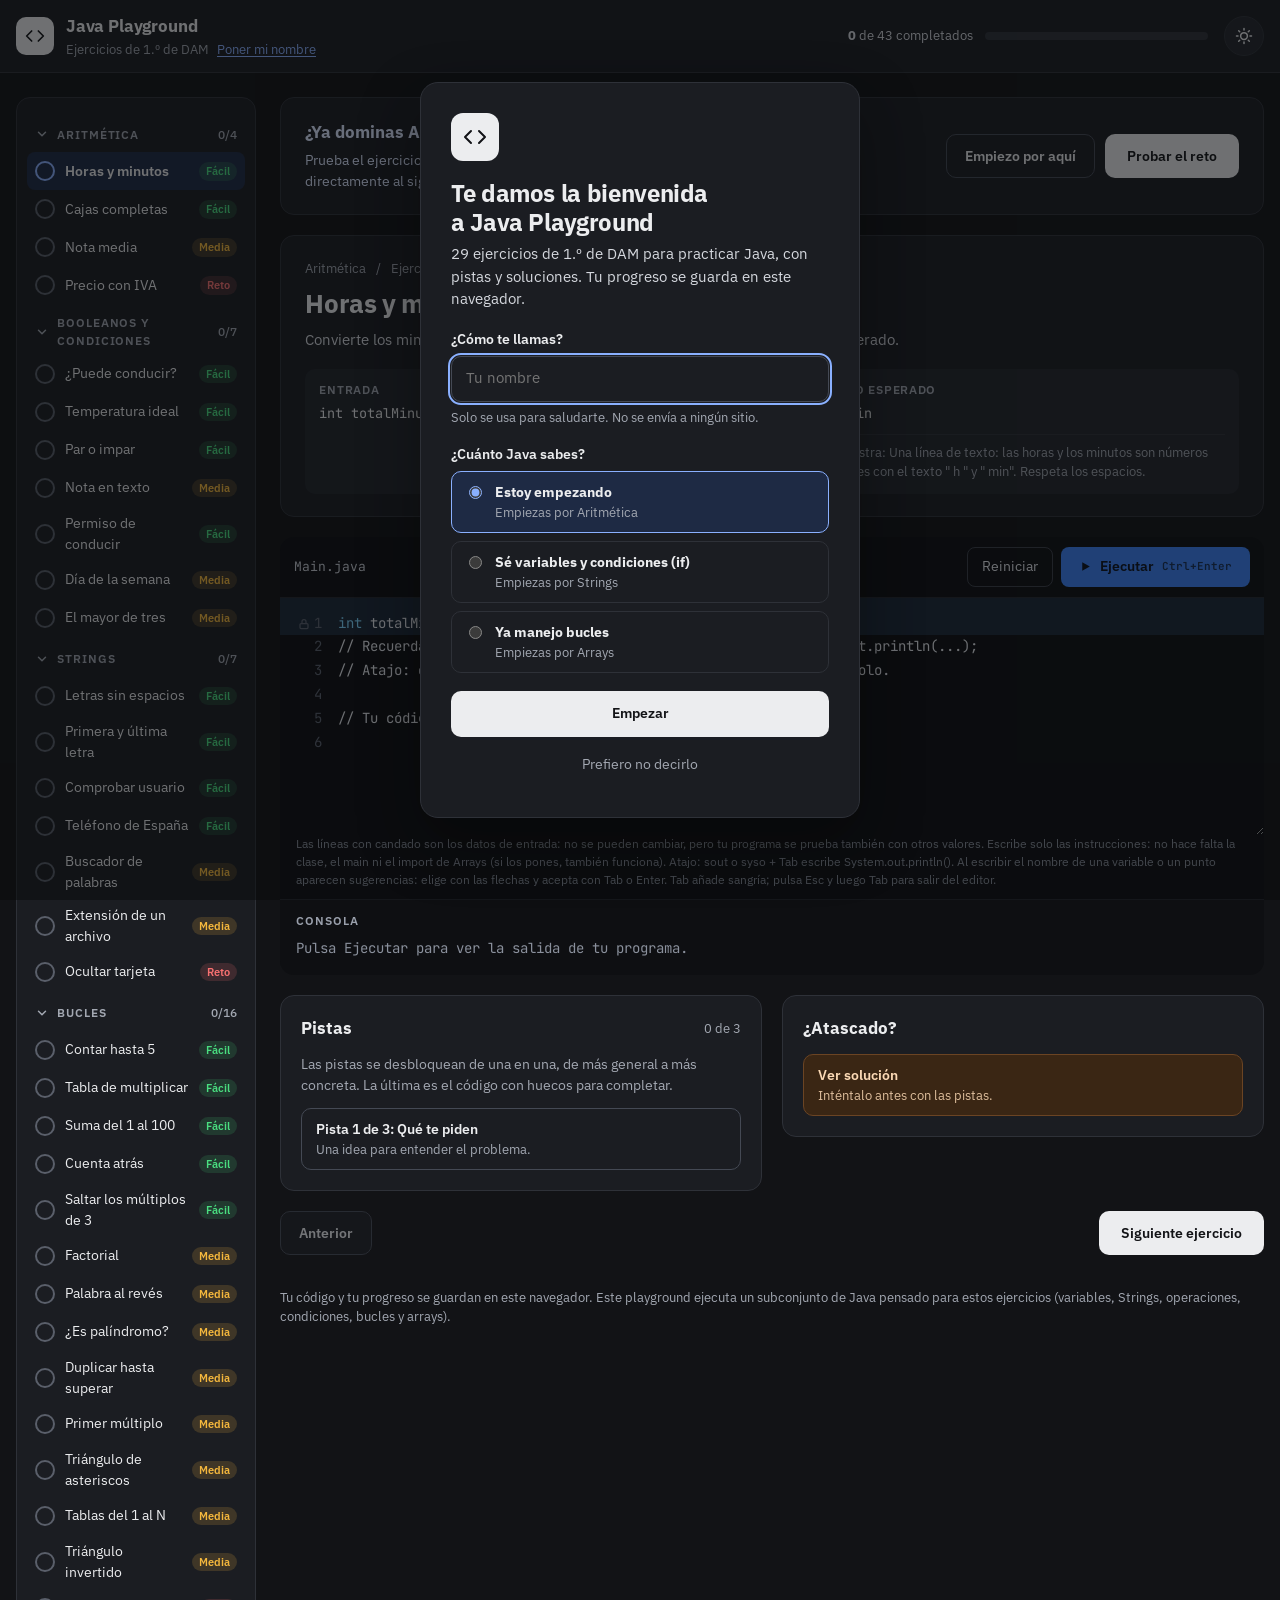
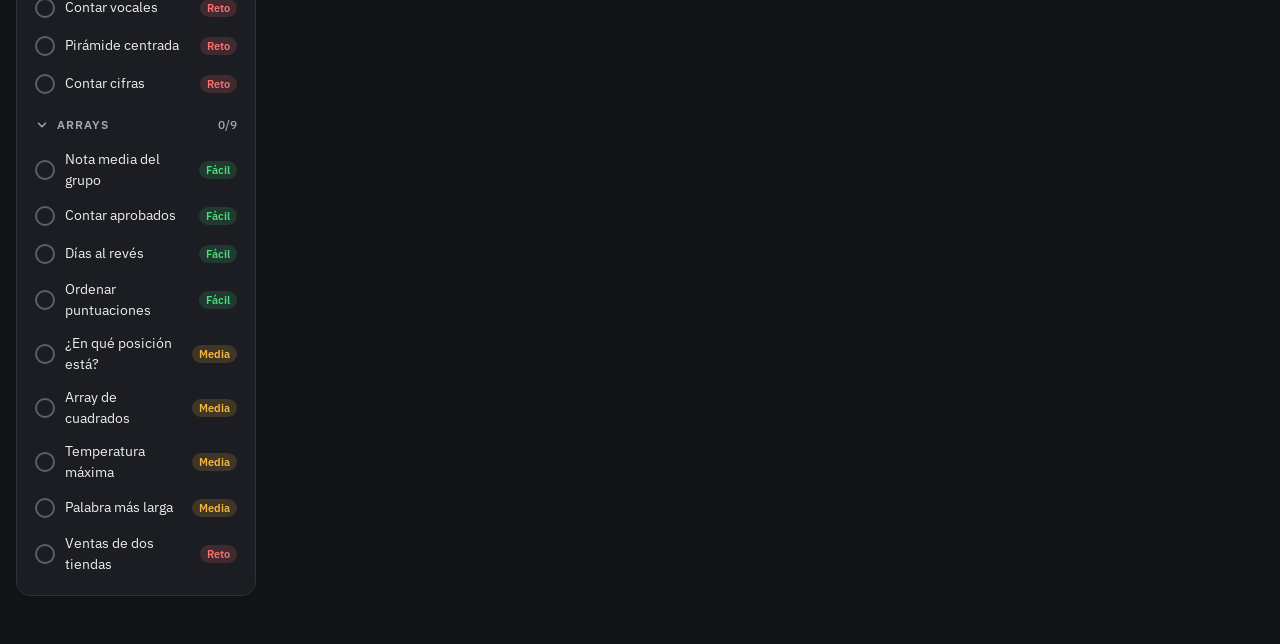
==== commit 73516941: "Publicar en la main los 3 ejercicios de bucles anidados Co-Authored-By: Claude Opus 5.5 (1M context)" ====
--- a/index.html
+++ b/index.html
@@ -2733,7 +2733,7 @@
     ],
     solution: 'int filas = 4;\nfor (int i = 1; i <= filas; i++) {\n    for (int j = 1; j <= i; j++) {\n        System.out.print("*");\n    }\n    System.out.println();\n}',
     explanation: 'El bucle de fuera recorre las filas: i vale 1, 2, 3 y 4. Por cada fila, el de dentro da i vueltas y escribe un * con print, que no salta de línea. Cuando termina, println() salta a la fila siguiente. La clave es que el límite del bucle de dentro (j <= i) cambia en cada fila: por eso cada una tiene un asterisco más.',
-    req: [{ re: /\b(for|while)\s*\([^{}]*\)\s*\{[^}]*\b(for|while)\s*\(/, msg: 'poner un bucle dentro de otro' }]
+    req: [{ re: /\b(for|while)\b[\s\S]*\b(for|while)\b/, msg: 'poner un bucle dentro de otro' }]
   },
   {
     id: 'l12', group: 'Bucles', title: 'Duplicar hasta superar', level: 'Media',
@@ -2770,12 +2770,69 @@
     solution: 'int numero = 30;\nint divisor = 7;\nint candidato = numero + 1;\nwhile (true) {\n    if (candidato % divisor == 0) {\n        break;\n    }\n    candidato++;\n}\nSystem.out.println(candidato);',
     explanation: 'while (true) es un bucle infinito controlado: no para por su condición, sino con break. Prueba 31, 32, 33 y 34 (ninguno es múltiplo de 7) y en 35 el resto es 0, así que break sale del bucle sin llegar a candidato++. Se empieza en numero + 1 porque tiene que ser mayor: con numero = 7 la respuesta es 14, no 7.',
     req: [{ re: /\bwhile\s*\(\s*true\s*\)/, msg: 'usar un bucle while (true)' }, { re: /\bbreak\s*;/, msg: 'salir del bucle con break' }]
+  },
+  {
+    id: 'l14', group: 'Bucles', title: 'Tablas del 1 al N', level: 'Media',
+    statement: 'Muestra las tablas de multiplicar del 1 hasta el número de tablas, cada una del 1 hasta el límite, con el formato del resultado esperado. Usa un bucle dentro de otro.',
+    input: 'int tablas = 3;\nint hasta = 4;',
+    tests: ["int tablas = 1;\nint hasta = 1;", "int tablas = 2;\nint hasta = 5;", "int tablas = 4;\nint hasta = 2;"],
+    expected: '1 x 1 = 1\n1 x 2 = 2\n1 x 3 = 3\n1 x 4 = 4\n2 x 1 = 2\n2 x 2 = 4\n2 x 3 = 6\n2 x 4 = 8\n3 x 1 = 3\n3 x 2 = 6\n3 x 3 = 9\n3 x 4 = 12',
+    outInfo: 'Una línea por multiplicación con el formato "2 x 3 = 6": números (int) unidos con " x " y " = ".',
+    starter: 'int tablas = 3;\nint hasta = 4;\n\n// Recuerda: para que el resultado salga en consola usa System.out.println(...);\n// Atajo: escribe sout (o syso) y pulsa Tab para que se escriba solo.\n\n// Tu código aquí\n',
+    hints: [
+      "Es como «Tabla de multiplicar», pero repetido para cada tabla: primero toda la del 1, luego toda la del 2 y luego toda la del 3.",
+      "Necesitas dos contadores: uno para la tabla y otro para el número por el que multiplicas. Esta vez los dos salen en lo que se muestra, no solo sirven para contar vueltas.",
+      "El bucle de fuera recorre las tablas (i de 1 a tablas). Dentro, otro bucle recorre j de 1 a hasta y muestra i, \" x \", j, \" = \" y la multiplicación.",
+      { t: "Completa los huecos:", code: "for (int i = 1; i <= ___; i++) {\n    for (int j = 1; j <= ___; j++) {\n        System.out.println(___ + \" x \" + ___ + \" = \" + i * j);\n    }\n}" }
+    ],
+    solution: 'int tablas = 3;\nint hasta = 4;\nfor (int i = 1; i <= tablas; i++) {\n    for (int j = 1; j <= hasta; j++) {\n        System.out.println(i + " x " + j + " = " + i * j);\n    }\n}',
+    explanation: 'El bucle de fuera elige la tabla (i = 1, 2 y 3) y, por cada una, el de dentro da todas sus vueltas (j = 1, 2, 3 y 4). Por eso sale entera la tabla del 1 antes de empezar la del 2. Las dos variables se usan en lo que se muestra: i es la tabla y j el número por el que se multiplica.',
+    req: [{ re: /\b(for|while)\b[\s\S]*\b(for|while)\b/, msg: 'poner un bucle dentro de otro' }]
+  },
+  {
+    id: 'l15', group: 'Bucles', title: 'Triángulo invertido', level: 'Media',
+    statement: 'Dibuja un triángulo de asteriscos al revés: la primera fila tiene tantos * como filas, y cada fila tiene uno menos que la anterior. Usa un bucle dentro de otro.',
+    input: 'int filas = 4;',
+    tests: ["int filas = 1;", "int filas = 2;", "int filas = 6;"],
+    expected: '****\n***\n**\n*',
+    outInfo: 'Tantas líneas como filas, cada una con asteriscos (*) seguidos y sin espacios.',
+    starter: 'int filas = 4;\n\n// Recuerda: para que el resultado salga en consola usa System.out.println(...);\n// Atajo: escribe sout (o syso) y pulsa Tab para que se escriba solo.\n\n// Tu código aquí\n',
+    hints: [
+      "Es el «Triángulo de asteriscos» al revés: con 4 filas, la fila 1 tiene 4 asteriscos, la 2 tiene 3, la 3 tiene 2 y la 4 tiene 1.",
+      "El bucle de fuera puede seguir contando las filas hacia delante. Lo que cambia es el límite del bucle de dentro: busca una cuenta con filas e i que dé 4, 3, 2 y 1.",
+      "Prueba la cuenta fila a fila: con filas = 4, la fila i = 1 necesita 4 asteriscos y la i = 4 necesita 1. filas - i da 3 y 0, así que le falta sumar 1: filas - i + 1.",
+      { t: "Completa los huecos:", code: "for (int i = 1; i <= filas; i++) {\n    for (int j = 1; j <= ___ - ___ + 1; j++) {\n        System.out.print(\"*\");\n    }\n    System.out.___();\n}" }
+    ],
+    solution: 'int filas = 4;\nfor (int i = 1; i <= filas; i++) {\n    for (int j = 1; j <= filas - i + 1; j++) {\n        System.out.print("*");\n    }\n    System.out.println();\n}',
+    explanation: 'El bucle de fuera recorre las filas (i = 1, 2, 3 y 4) y el de dentro da filas - i + 1 vueltas: 4, 3, 2 y 1. Comprobar la cuenta con la primera y la última fila es la forma de no equivocarse por 1: sin el + 1, la primera fila tendría 3 asteriscos y la última ninguno.',
+    req: [{ re: /\b(for|while)\b[\s\S]*\b(for|while)\b/, msg: 'poner un bucle dentro de otro' }],
+    alt: { unless: /--/, code: 'for (int i = filas; i >= 1; i--) {\n    for (int j = 1; j <= i; j++) {\n        System.out.print("*");\n    }\n    System.out.println();\n}', why: 'Otra forma: el bucle de fuera cuenta hacia atrás (4, 3, 2, 1) y así el de dentro puede usar j <= i, como en el triángulo normal. Las dos sirven; la del ejercicio practica calcular el límite a partir de la fila.' }
+  },
+  {
+    id: 'l16', group: 'Bucles', title: 'Pirámide centrada', level: 'Reto',
+    statement: 'Dibuja una pirámide centrada de asteriscos: cada fila tiene 2 asteriscos más que la anterior (1, 3, 5…) y espacios delante para que quede centrada. La última fila no lleva espacios. Usa, dentro del bucle de las filas, un bucle para los espacios y otro para los asteriscos.',
+    input: 'int filas = 4;',
+    tests: ["int filas = 1;", "int filas = 2;", "int filas = 6;"],
+    expected: '   *\n  ***\n *****\n*******',
+    outInfo: 'Tantas líneas como filas: primero los espacios y después los asteriscos (*). Los espacios del principio cuentan, y no hay espacios al final.',
+    exact: true,
+    starter: 'int filas = 4;\n\n// Recuerda: para que el resultado salga en consola usa System.out.println(...);\n// Atajo: escribe sout (o syso) y pulsa Tab para que se escriba solo.\n\n// Tu código aquí\n',
+    hints: [
+      "Mira cada fila por partes: con 4 filas, la fila 1 tiene 3 espacios y 1 asterisco, la 2 tiene 2 espacios y 3 asteriscos, la 3 tiene 1 y 5, y la 4 tiene 0 y 7.",
+      "Por cada fila hacen falta dos cuentas: cuántos espacios y cuántos asteriscos. Cada una sale de una operación con filas e i, igual que en el «Triángulo invertido».",
+      "Dentro del bucle de las filas pon dos bucles seguidos (no uno dentro del otro): el primero escribe los espacios con print y el segundo los asteriscos. Al final de la fila, println().",
+      "Los espacios bajan de 1 en 1 empezando en filas - 1: filas - i. Los asteriscos son los impares 1, 3, 5, 7: el doble de la fila menos 1, es decir, 2 * i - 1. Compruébalo con i = 1 y con i = 4.",
+      { t: "Completa los huecos:", code: "for (int i = 1; i <= filas; i++) {\n    for (int j = 1; j <= ___; j++) {\n        System.out.print(\" \");\n    }\n    for (int j = 1; j <= ___; j++) {\n        System.out.print(\"*\");\n    }\n    System.out.println();\n}" }
+    ],
+    solution: 'int filas = 4;\nfor (int i = 1; i <= filas; i++) {\n    for (int j = 1; j <= filas - i; j++) {\n        System.out.print(" ");\n    }\n    for (int j = 1; j <= 2 * i - 1; j++) {\n        System.out.print("*");\n    }\n    System.out.println();\n}',
+    explanation: 'Por cada fila i, el primer bucle escribe filas - i espacios (3, 2, 1 y 0) y el segundo 2 * i - 1 asteriscos (1, 3, 5 y 7). Los dos van uno detrás de otro dentro del bucle de las filas, y println() cierra la fila. Como el segundo bucle empieza cuando termina el primero, se puede volver a llamar j a su variable.',
+    req: [{ re: /\b(for|while)\b[\s\S]*\b(for|while)\b[\s\S]*\b(for|while)\b/, msg: 'poner, dentro del bucle de las filas, un bucle para los espacios y otro para los asteriscos' }]
   }
 ];
 // Orden: de lo más básico a lo que necesita lo anterior, y de fácil a difícil dentro de cada sección
 (function () {
   var ORDER = ['a1', 'a4', 'a2', 'a3', 'b1', 'b2', 'b3', 'b4', 'b7', 'b6', 'b5', 's1', 's2', 's5', 's7', 's3', 's4', 's6',
-    'l1', 'l2', 'l3', 'l4', 'l10', 'l7', 'l6', 'l9', 'l12', 'l13', 'l11', 'l5', 'l8', 'r2', 'r3', 'r5', 'r6', 'r4', 'r7', 'r1', 'r8', 'r9'];
+    'l1', 'l2', 'l3', 'l4', 'l10', 'l7', 'l6', 'l9', 'l12', 'l13', 'l11', 'l14', 'l15', 'l5', 'l16', 'l8', 'r2', 'r3', 'r5', 'r6', 'r4', 'r7', 'r1', 'r8', 'r9'];
   EXERCISES.sort(function (x, y) { return ORDER.indexOf(x.id) - ORDER.indexOf(y.id); });
 })();
 
@@ -3232,7 +3289,7 @@
       var want = exec(tests[i] + '\n' + solutionBody(e));
       if (!want.ok) continue;
       var r = runWith(e, tests[i], code);
-      var ok = r.ok && (norm(r.output) === norm(want.output) || looseMatch(r.output, want.output.replace(/\n$/, ''), answerVocab(e)));
+      var ok = r.ok && (norm(r.output) === norm(want.output) || (!e.exact && looseMatch(r.output, want.output.replace(/\n$/, ''), answerVocab(e))));
       if (!ok) return { input: tests[i], r: r, expected: want.output.replace(/\n$/, '') };
     }
     return null;
@@ -3268,7 +3325,7 @@
     }
     if (!r.output) { out.innerHTML = '<span class="m">(El programa no ha mostrado nada. ¿Te falta un System.out.println?)</span>'; }
     var got = norm(r.output), exp = norm(e.expected);
-    var exact = got === exp, loose = !exact && looseMatch(r.output, e.expected, answerVocab(e));
+    var exact = got === exp, loose = !exact && !e.exact && looseMatch(r.output, e.expected, answerVocab(e));
     var fail;
     if (exact || loose) {
       var clean = stripForReq(src);
@@ -3488,7 +3545,7 @@
   })();
   // ----- explicación paso a paso de la solución -----
   (function () {
-    var WALK = {"b7": [["if (edad >= 18) {", "El if de fuera mira la edad. 20 >= 18 es true, así que entra en su bloque."], ["if (tieneCarnet) {", "El if de dentro solo se evalúa si es mayor de edad. tieneCarnet ya es un boolean, así que no hace falta == true. Vale false: no entra."], ["System.out.println(\"Necesitas el carnet\");", "Es el else del if de dentro: muestra \"Necesitas el carnet\"."], ["System.out.println(\"Eres menor de edad\");", "Es el else del if de fuera: solo se llega aquí con menos de 18 años, y el carnet ni se mira."]], "l10": [["for (int i = 1; i <= limite; i++) {", "i recorre del 1 al 10."], ["if (i % 3 == 0) {", "i % 3 es el resto de dividir entre 3. Si es 0, i es múltiplo de 3: pasa con 3, 6 y 9."], ["continue;", "Salta el resto de esta vuelta y pasa a la siguiente. A diferencia de break, el bucle no termina."], ["System.out.println(i);", "Solo llegan aquí los que no son múltiplos de 3: 1, 2, 4, 5, 7, 8 y 10."]], "l11": [["for (int i = 1; i <= filas; i++) {", "El bucle de fuera recorre las filas: i vale 1, 2, 3 y 4."], ["for (int j = 1; j <= i; j++) {", "El de dentro da i vueltas: una en la fila 1, cuatro en la fila 4. Por cada vuelta del de fuera, el de dentro hace todas las suyas."], ["System.out.print(\"*\");", "print escribe el * sin saltar de línea, así que los asteriscos de una fila salen seguidos."], ["System.out.println();", "Va fuera del bucle de dentro: cuando la fila está completa, salta a la línea siguiente."]], "l12": [["int valor = numero;", "Se copia el número para ir duplicándolo sin perder el original."], ["do {", "do-while ejecuta el bloque primero y comprueba la condición al final, así que siempre duplica al menos una vez."], ["valor = valor * 2;", "Duplica: 6, 12, 24, 48 y 96."], ["veces++;", "Una duplicación más por vuelta."], ["} while (valor <= limite);", "Repite mientras no supere el límite. Con 96, 96 <= 50 es false y para tras 5 vueltas."], ["System.out.println(valor + \" tras \" + veces + \" duplicaciones\");", "Muestra \"96 tras 5 duplicaciones\"."]], "l13": [["int candidato = numero + 1;", "Empieza justo después del número, porque el múltiplo tiene que ser mayor: 31."], ["while (true) {", "La condición siempre es true, así que el bucle no para por sí solo: es un bucle infinito controlado, y la salida es el break."], ["if (candidato % divisor == 0) {", "Si el resto de dividir entre 7 es 0, es múltiplo. 31, 32, 33 y 34 no lo son; 35 sí."], ["break;", "Sale del bucle en cuanto lo encuentra, sin llegar a candidato++."], ["candidato++;", "Si no era múltiplo, prueba el siguiente."], ["System.out.println(candidato);", "Muestra 35."]], "a4": [["kilos / 5", "Divide los kilos entre lo que cabe en una caja: 47.8 / 5 = 9.56. Como kilos es double, el resultado también es double."], ["(int) (kilos / 5)", "El casting (int) convierte el resultado a entero cortando los decimales: 9.56 pasa a 9. No redondea, así que nunca cuenta una caja a medias. Los paréntesis hacen que primero se divida y después se convierta."], ["System.out.println(cajas);", "Muestra 9."]], "b5": [["if (a >= b && a >= c) {", "a es el mayor si es mayor o igual que b y también mayor o igual que c: dos comparaciones unidas con &&. 14 >= 27 es false, así que no entra."], ["} else if (b >= c) {", "Si a no es el mayor, el mayor está entre b y c: basta con compararlos entre sí. 27 >= 9 es true, así que entra aquí."], ["System.out.println(b);", "Muestra 27."], ["} else {", "Si tampoco b es mayor o igual que c, el mayor es c."]], "b6": [["switch (dia) {", "switch mira el valor de dia y salta directamente al case que coincide. Con dia = 3 va al case 3."], ["case 3:", "Es el que coincide: se ejecuta su println y muestra \"Miércoles\"."], ["break;", "Sale del switch. Sin break, Java seguiría ejecutando el case 4, el 5… y mostraría también los días siguientes."], ["default:", "Recoge cualquier valor que no tenga su propio case, como 0 u 8: muestra \"Día no válido\"."]], "l7": [["int factorial = 1;", "Empieza en 1, no en 0: 1 es el número que no cambia nada al multiplicar. Si empezara en 0, el resultado sería siempre 0."], ["for (int i = 1; i <= numero; i++) {", "i recorre 1, 2, 3, 4 y 5."], ["factorial *= i;", "Es lo mismo que factorial = factorial * i. Vuelta a vuelta: 1, 2, 6, 24 y 120."], ["System.out.println(factorial);", "Va fuera del bucle para mostrar solo el resultado final: 120."]], "l9": [["String alReves = \"\";", "Empieza vacío: aquí se construye la palabra al revés."], ["for (int i = palabra.length() - 1; i >= 0; i--) {", "Recorre la palabra desde la última posición hasta la 0, como en «Palabra al revés»."], ["alReves += palabra.charAt(i);", "Añade cada letra al final. «reconocer» al revés vuelve a ser «reconocer»."], ["boolean esPalindromo = palabra.equals(alReves);", "Compara el texto de las dos palabras con equals (no con ==). El resultado ya es true o false, así que se guarda en un boolean sin necesidad de if."], ["System.out.println(esPalindromo);", "Muestra true."]], "l8": [["int n = numero;", "Se copia el número para ir dividiéndolo sin perder el original."], ["do {", "do-while ejecuta el bloque primero y comprueba la condición al final, así que siempre da al menos una vuelta. Es justo lo que hace falta para que el 0 cuente como una cifra."], ["n = n / 10;", "Al dividir un int entre 10 se pierde la última cifra: 4096 → 409 → 40 → 4 → 0."], ["cifras++;", "Una cifra más por cada vuelta."], ["} while (n > 0);", "Repite mientras queden cifras. Con 4096 da 4 vueltas; con 0, una sola."], ["System.out.println(cifras);", "Muestra 4."]], "a1": [["int horas = totalMinutos / 60;", "Divide los minutos entre 60. Como los dos son int, Java quita los decimales: 135 / 60 da 2 (no 2,25). Son las horas completas."], ["int minutos = totalMinutos % 60;", "% da el resto de la división: 60 cabe 2 veces en 135 (120) y sobran 15. Son los minutos que no llegan a una hora."], ["System.out.println(horas + \" h \" + minutos + \" min\");", "Une los números y los textos con +. Fíjate en los espacios dentro de las comillas: \" h \" lleva uno a cada lado para que no salga \"2h15min\"."]], "a2": [["(nota1 + nota2 + nota3)", "Los paréntesis hacen que primero se sume: 7 + 8 + 8 = 23. Sin ellos, Java dividiría solo nota3 entre 3.0, porque / va antes que +."], ["/ 3.0", "Se divide entre 3.0 (double) y no entre 3 (int). Si los dos números son int, Java quita los decimales: 23 / 3 daría 7. Con 3.0 da 7.666666666666667."], ["double media = (nota1 + nota2 + nota3) / 3.0;", "El resultado tiene decimales, así que se guarda en un double."], ["System.out.println(media);", "println muestra el double con todos sus decimales."]], "a3": [["precio * iva / 100", "Es el IVA: 19.99 * 21 / 100 = 4.1979. Como precio es double, toda la operación tiene decimales."], ["double precioFinal = precio + precio * iva / 100;", "Se suma el IVA al precio: 19.99 + 4.1979 = 24.1879."], ["Math.round(precioFinal * 100)", "Math.round redondea al número entero más cercano, pero queremos 2 decimales. El truco es multiplicar por 100 (2418.79) y redondear eso: 2419."], ["/ 100.0", "Se vuelve a dividir entre 100 para recuperar los decimales: 24.19. Tiene que ser 100.0: Math.round devuelve un número entero (long), y entero / 100 quitaría los decimales (daría 24)."], ["System.out.println(redondeado);", "Muestra 24.19."]], "b1": [["edad >= 18", "Compara la edad: 19 >= 18 es true."], ["&& tieneCarnet", "&& solo da true si las dos partes son true. tieneCarnet ya es un boolean (false), así que no hace falta escribir tieneCarnet == true. true && false = false."], ["boolean puedeConducir = edad >= 18 && tieneCarnet;", "El resultado de una condición es un boolean, así que se puede guardar en una variable boolean."], ["System.out.println(puedeConducir);", "Muestra false."]], "b2": [["temperatura >= 18", "26.0 >= 18 es true."], ["&& temperatura <= 26", "26.0 <= 26 también es true gracias al =, que incluye el 26. Un rango siempre son dos comparaciones unidas con &&: Java no entiende 18 <= temperatura <= 26."], ["System.out.println(esIdeal);", "true && true = true."]], "b3": [["if (numero % 2 == 0) {", "numero % 2 es el resto de dividir entre 2: en los pares es 0 y en los impares es 1. 17 % 2 = 1, así que la condición es false."], ["System.out.println(numero + \" es par\");", "Solo se ejecuta si la condición es true. Con 17 se salta."], ["} else {", "else recoge el caso contrario: si no es par, es impar."], ["System.out.println(numero + \" es impar\");", "Muestra \"17 es impar\"."]], "b4": [["if (nota < 5) {", "Java comprueba las condiciones de arriba abajo y entra solo en la primera que se cumple. 7.5 < 5 es false, así que sigue."], ["} else if (nota < 7) {", "7.5 < 7 también es false. No hace falta escribir nota >= 5 && nota < 7: si ha llegado aquí, ya sabemos que no es menor que 5."], ["} else if (nota < 9) {", "7.5 < 9 es true: entra aquí, muestra \"Notable\" y se salta todo lo que queda."], ["} else {", "Si no se cumple ninguna (9 o más), muestra \"Sobresaliente\"."]], "s1": [["frase.replace(\" \", \"\")", "replace busca cada espacio y lo cambia por un texto vacío (\"\"), es decir, lo borra: \"Hola mundo Java\" pasa a ser \"HolamundoJava\"."], ["String sinEspacios = frase.replace(\" \", \"\");", "replace no cambia frase: devuelve un String nuevo. Por eso se guarda en otra variable."], ["sinEspacios.length()", "length() cuenta los caracteres que quedan: 13."]], "s2": [["char primera = palabra.charAt(0);", "Las posiciones de un String empiezan en 0, así que charAt(0) es la primera letra: 'p'. Se guarda en un char porque es una sola letra."], ["palabra.length() - 1", "\"programacion\" tiene 12 letras (length() es 12), pero las posiciones van de 0 a 11. La última está en length() - 1 = 11. Así funciona con cualquier palabra sin escribir el 11 a mano."], ["char ultima = palabra.charAt(palabra.length() - 1);", "charAt(11) es la última letra: 'n'."], ["\"Primera: \" + primera + \", última: \" + ultima", "Al unir un char con un String usando +, el char se añade como texto."]], "s5": [["guardado.equalsIgnoreCase(escrito)", "Compara los dos textos letra a letra sin fijarse en mayúsculas y minúsculas: \"Admin\" y \"aDMIN\" cuentan como iguales y da true. Con equals daría false."], ["System.out.println(esElMismo);", "Muestra true."]], "s7": [["telefono.startsWith(\"+34\")", "startsWith devuelve true si el texto empieza exactamente por lo que le pasas. \"+34 612 345 678\" empieza por \"+34\", así que da true."], ["System.out.println(esDeEspana);", "Muestra true."]], "s3": [["frase.toLowerCase()", "Devuelve la frase en minúsculas: \"me gusta programar en java\". La frase original no cambia."], [".contains(buscada.toLowerCase())", "Sobre ese resultado se llama a contains, con lo buscado también en minúsculas. Así \"Java\" y \"java\" coinciden. contains devuelve true si el texto aparece dentro."], ["System.out.println(laContiene);", "Muestra true."]], "s4": [["archivo.lastIndexOf(\".\")", "lastIndexOf busca empezando por el final y devuelve la posición. En \"foto.vacaciones.png\" el último punto está en la posición 15 (se cuenta desde 0). indexOf daría el primero (4), que no sirve."], ["archivo.substring(indiceUltimoPunto + 1)", "substring(16) coge desde la posición 16 hasta el final: \"png\". Se suma 1 para no incluir el punto."]], "s6": [["int inicioVisible = tarjeta.length() - 4;", "La tarjeta tiene 16 cifras (length() es 16). Se ven las 4 últimas, así que se ocultan 16 - 4 = 12. Ese 12 sirve para dos cosas: cuántos asteriscos poner y en qué posición empiezan las cifras visibles (12, 13, 14 y 15)."], ["\"*\".repeat(inicioVisible)", "repeat repite un texto las veces que le digas: \"*\".repeat(12) da \"************\" (12 asteriscos). Otro ejemplo: \"ab\".repeat(3) da \"ababab\"."], ["tarjeta.substring(inicioVisible)", "substring(12) coge desde la posición 12 hasta el final: \"5678\"."], ["String oculta = \"*\".repeat(inicioVisible) + tarjeta.substring(inicioVisible);", "Se unen las dos partes con + (\"************\" + \"5678\") y el resultado se guarda en oculta."], ["System.out.println(oculta);", "Muestra \"************5678\". Como todo se calcula con length(), funciona con tarjetas de cualquier longitud."]], "l1": [["for (int i = 1; i <= 5; i++) {", "El for tiene tres partes separadas por ;. int i = 1: el contador empieza en 1. i <= 5: se repite mientras sea 5 o menos. i++: al acabar cada vuelta suma 1. Da 5 vueltas, con i = 1, 2, 3, 4 y 5."], ["System.out.println(i);", "En cada vuelta muestra el valor de i en una línea. Cuando i llega a 6, i <= 5 es false y el bucle termina."]], "l2": [["for (int i = 1; i <= 10; i++) {", "Repite 10 veces, con i de 1 a 10."], ["numero + \" x \" + i + \" = \" + numero * i", "En cada vuelta escribe una línea; con i = 3 sale \"7 x 3 = 21\". numero * i se calcula antes de unir los textos porque * va antes que +."]], "l3": [["int suma = 0;", "suma empieza en 0 y en ella se va acumulando el total. Se declara fuera del bucle para que no vuelva a 0 en cada vuelta."], ["for (int i = 1; i <= 100; i++) {", "i va de 1 a 100."], ["suma += i;", "Es lo mismo que suma = suma + i. Vuelta 1: 0 + 1 = 1. Vuelta 2: 1 + 2 = 3. Vuelta 3: 3 + 3 = 6… y así hasta sumar el 100."], ["System.out.println(suma);", "Va fuera del bucle para mostrar solo el resultado final, 5050. Si estuviera dentro, se mostraría 100 veces."]], "l4": [["int contador = inicio;", "Se copia el inicio en otra variable, que es la que irá bajando."], ["while (contador >= 1) {", "while repite mientras la condición sea true. Empieza con 5 >= 1."], ["System.out.println(contador);", "Muestra el número actual: 5, luego 4, 3, 2 y 1."], ["contador--;", "Resta 1 (es lo mismo que contador = contador - 1). Sin esta línea, contador valdría siempre 5 y el bucle no terminaría nunca."], ["System.out.println(\"¡Despegue!\");", "Cuando contador llega a 0, 0 >= 1 es false: sale del bucle y muestra el mensaje una sola vez."]], "l6": [["String alReves = \"\";", "Empieza como un texto vacío. Se le irán añadiendo las letras."], ["for (int i = palabra.length() - 1; i >= 0; i--) {", "i empieza en la última posición: \"programar\" tiene 9 letras, así que la última es la 8. Con i-- baja de uno en uno hasta 0, incluido (i >= 0)."], ["alReves += palabra.charAt(i);", "Añade la letra de la posición i al final de alReves: \"r\", luego \"ra\", \"ram\"… hasta \"ramargorp\"."], ["System.out.println(alReves);", "Muestra la palabra completa al revés."]], "l5": [["int vocales = 0;", "Contador que empieza en 0, fuera del bucle para que no se reinicie."], ["for (char letra : frase.toCharArray()) {", "toCharArray() convierte la frase en un array de char, y el for-each te da una letra en cada vuelta. No hace falta la posición, así que no necesitas índices."], ["if (\"aeiou\".indexOf(letra) != -1) {", "Truco: busca la letra dentro de \"aeiou\". Si es una vocal, indexOf devuelve su posición (de 0 a 4); si no lo es, devuelve -1. Así, != -1 significa «es una vocal», sin escribir cinco comparaciones con ||."], ["vocales++;", "Suma 1 al contador."], ["System.out.println(vocales);", "Va fuera del bucle para mostrar solo el resultado final: 11."]], "r2": [["double suma = 0;", "Es double para que la media tenga decimales."], ["for (double nota : notas) {", "Es un for-each: se lee \"para cada nota de notas\". En cada vuelta, nota vale un elemento del array: 6.5, luego 8.0, 4.5 y 9.0. Se usa cuando no necesitas la posición."], ["suma += nota;", "Suma todas las notas: 6.5 + 8.0 + 4.5 + 9.0 = 28.0."], ["double media = suma / notas.length;", "notas.length es el número de elementos (4), sin paréntesis porque es un array. 28.0 / 4 = 7.0. Así vale para cualquier número de notas."], ["System.out.println(media);", "Muestra 7.0."]], "r3": [["int aprobados = 0;", "Contador que empieza en 0."], ["for (double nota : notas) {", "Recorre todas las notas con un for-each."], ["if (nota >= 5) {", "Solo entra si la nota es 5 o más: 6.5, 8.0 y 5.0. Con > en vez de >=, el 5.0 no contaría."], ["aprobados++;", "Suma 1 cada vez que encuentra un aprobado."], ["System.out.println(aprobados);", "Muestra 3."]], "r5": [["for (int i = dias.length - 1; i >= 0; i--) {", "dias.length - 1 = 2 es la última posición. i-- baja hasta 0, así que recorre las posiciones 2, 1 y 0."], ["System.out.print(dias[i] + \" \");", "print escribe sin saltar de línea, y + \" \" deja un espacio entre los días."]], "r6": [["Arrays.sort(puntos);", "Ordena el propio array de menor a mayor. No devuelve nada: cambia puntos directamente, por eso no se guarda en otra variable."], ["Arrays.toString(puntos)", "Si haces println(puntos), sale algo como [I@1b6d3586 (dónde está el array en memoria). Arrays.toString lo convierte en texto: [3, 8, 12, 25, 41]."]], "r4": [["for (int i = 0; i < ciudades.length; i++) {", "Se usa el for con índice, y no un for-each, porque hace falta la posición i para mostrarla."], ["if (ciudades[i].equals(buscada)) {", "ciudades[i] es la ciudad de la posición i. Los textos se comparan con equals, no con ==."], ["System.out.println(buscada + \" está en la posición \" + i);", "Al encontrar Madrid, i vale 2."], ["break;", "Sale del bucle: ya no hace falta seguir buscando."]], "r7": [["int[] cuadrados = new int[5];", "Crea un array de 5 posiciones. Al principio todas valen 0."], ["for (int i = 0; i < cuadrados.length; i++) {", "i va de 0 a 4 (cuadrados.length es 5)."], ["int numero = i + 1;", "Las posiciones empiezan en 0, pero los números en 1: en la posición 0 va el 1, en la 1 el 2…"], ["cuadrados[i] = numero * numero;", "Guarda el cuadrado en la posición i: 1, 4, 9, 16 y 25."], ["Arrays.toString(cuadrados)", "Convierte el array en texto para mostrarlo: [1, 4, 9, 16, 25]."]], "r1": [["int maxima = temperaturas[0];", "Se empieza con el primer valor del array, no con 0: si todas las temperaturas fueran negativas, empezar en 0 daría un máximo que no está en el array."], ["for (int temperatura : temperaturas) {", "Recorre todas las temperaturas con un for-each."], ["if (temperatura > maxima) {", "Si la temperatura actual es mayor que la máxima guardada hasta ahora…"], ["maxima = temperatura;", "…pasa a ser la nueva máxima: 18, luego 23, luego 31. El 27 y el 19 no la superan."], ["System.out.println(maxima);", "Muestra 31."]], "r8": [["String masLarga = palabras[0];", "Funciona como el máximo: se empieza con la primera palabra."], ["for (String palabra : palabras) {", "Recorre todas las palabras con un for-each."], ["if (palabra.length() > masLarga.length()) {", "Compara la longitud de cada palabra con la de la más larga hasta ahora. Fíjate: palabras.length (array, sin paréntesis) y palabra.length() (String, con paréntesis)."], ["masLarga = palabra;", "Si es más larga, se guarda: \"sol\", luego \"ordenador\" y luego \"programación\"."], ["System.out.println(masLarga);", "Muestra \"programación\"."]], "r9": [["int total = 0;", "Aquí se acumula la suma. Va fuera de los dos bucles para que no vuelva a 0 en cada fila."], ["for (int[] tienda : ventas) {", "Una matriz es un array de arrays. El for-each de fuera te da cada fila, que es un array: por eso tienda es de tipo int[]. Primero {120, 80, 95} y luego {60, 110, 70}."], ["for (int venta : tienda) {", "El for-each de dentro recorre los números de esa fila. Por cada vuelta del bucle de fuera, el de dentro hace todas sus vueltas."], ["total += venta;", "Suma cada venta: 120 + 80 + 95 = 295 en la primera fila, 60 + 110 + 70 = 240 en la segunda."], ["System.out.println(total);", "Muestra 535 (295 + 240)."]]};
+    var WALK = {"l14": [["for (int i = 1; i <= tablas; i++) {", "El bucle de fuera elige la tabla: i vale 1, 2 y 3."], ["for (int j = 1; j <= hasta; j++) {", "Por cada tabla, el de dentro da todas sus vueltas: j vale 1, 2, 3 y 4. Después, el de fuera pasa a la tabla siguiente y j vuelve a empezar en 1."], ["System.out.println(i + \" x \" + j + \" = \" + i * j);", "Las dos variables salen en la línea: i es la tabla y j el número por el que se multiplica. Con i = 2 y j = 3 muestra \"2 x 3 = 6\"."]], "l15": [["for (int i = 1; i <= filas; i++) {", "El bucle de fuera recorre las filas hacia delante: i vale 1, 2, 3 y 4."], ["for (int j = 1; j <= filas - i + 1; j++) {", "El límite sale de la fila: 4 - 1 + 1 = 4 vueltas en la primera, 4 - 4 + 1 = 1 en la última. Sin el + 1 faltaría un asterisco en cada fila."], ["System.out.print(\"*\");", "print escribe el * sin saltar de línea."], ["System.out.println();", "Cuando la fila está completa, salta a la siguiente."]], "l16": [["for (int i = 1; i <= filas; i++) {", "El bucle de fuera recorre las filas: i vale 1, 2, 3 y 4."], ["for (int j = 1; j <= filas - i; j++) {", "Primer bucle de dentro: los espacios. filas - i da 3, 2, 1 y 0, así que la última fila empieza sin espacios."], ["System.out.print(\" \");", "Escribe un espacio sin saltar de línea."], ["for (int j = 1; j <= 2 * i - 1; j++) {", "Segundo bucle de dentro, después del primero: los asteriscos. 2 * i - 1 da los impares 1, 3, 5 y 7. Puede volver a usar el nombre j porque el primer bucle ya ha terminado."], ["System.out.println();", "Cierra la fila cuando ya están los espacios y los asteriscos."]], "b7": [["if (edad >= 18) {", "El if de fuera mira la edad. 20 >= 18 es true, así que entra en su bloque."], ["if (tieneCarnet) {", "El if de dentro solo se evalúa si es mayor de edad. tieneCarnet ya es un boolean, así que no hace falta == true. Vale false: no entra."], ["System.out.println(\"Necesitas el carnet\");", "Es el else del if de dentro: muestra \"Necesitas el carnet\"."], ["System.out.println(\"Eres menor de edad\");", "Es el else del if de fuera: solo se llega aquí con menos de 18 años, y el carnet ni se mira."]], "l10": [["for (int i = 1; i <= limite; i++) {", "i recorre del 1 al 10."], ["if (i % 3 == 0) {", "i % 3 es el resto de dividir entre 3. Si es 0, i es múltiplo de 3: pasa con 3, 6 y 9."], ["continue;", "Salta el resto de esta vuelta y pasa a la siguiente. A diferencia de break, el bucle no termina."], ["System.out.println(i);", "Solo llegan aquí los que no son múltiplos de 3: 1, 2, 4, 5, 7, 8 y 10."]], "l11": [["for (int i = 1; i <= filas; i++) {", "El bucle de fuera recorre las filas: i vale 1, 2, 3 y 4."], ["for (int j = 1; j <= i; j++) {", "El de dentro da i vueltas: una en la fila 1, cuatro en la fila 4. Por cada vuelta del de fuera, el de dentro hace todas las suyas."], ["System.out.print(\"*\");", "print escribe el * sin saltar de línea, así que los asteriscos de una fila salen seguidos."], ["System.out.println();", "Va fuera del bucle de dentro: cuando la fila está completa, salta a la línea siguiente."]], "l12": [["int valor = numero;", "Se copia el número para ir duplicándolo sin perder el original."], ["do {", "do-while ejecuta el bloque primero y comprueba la condición al final, así que siempre duplica al menos una vez."], ["valor = valor * 2;", "Duplica: 6, 12, 24, 48 y 96."], ["veces++;", "Una duplicación más por vuelta."], ["} while (valor <= limite);", "Repite mientras no supere el límite. Con 96, 96 <= 50 es false y para tras 5 vueltas."], ["System.out.println(valor + \" tras \" + veces + \" duplicaciones\");", "Muestra \"96 tras 5 duplicaciones\"."]], "l13": [["int candidato = numero + 1;", "Empieza justo después del número, porque el múltiplo tiene que ser mayor: 31."], ["while (true) {", "La condición siempre es true, así que el bucle no para por sí solo: es un bucle infinito controlado, y la salida es el break."], ["if (candidato % divisor == 0) {", "Si el resto de dividir entre 7 es 0, es múltiplo. 31, 32, 33 y 34 no lo son; 35 sí."], ["break;", "Sale del bucle en cuanto lo encuentra, sin llegar a candidato++."], ["candidato++;", "Si no era múltiplo, prueba el siguiente."], ["System.out.println(candidato);", "Muestra 35."]], "a4": [["kilos / 5", "Divide los kilos entre lo que cabe en una caja: 47.8 / 5 = 9.56. Como kilos es double, el resultado también es double."], ["(int) (kilos / 5)", "El casting (int) convierte el resultado a entero cortando los decimales: 9.56 pasa a 9. No redondea, así que nunca cuenta una caja a medias. Los paréntesis hacen que primero se divida y después se convierta."], ["System.out.println(cajas);", "Muestra 9."]], "b5": [["if (a >= b && a >= c) {", "a es el mayor si es mayor o igual que b y también mayor o igual que c: dos comparaciones unidas con &&. 14 >= 27 es false, así que no entra."], ["} else if (b >= c) {", "Si a no es el mayor, el mayor está entre b y c: basta con compararlos entre sí. 27 >= 9 es true, así que entra aquí."], ["System.out.println(b);", "Muestra 27."], ["} else {", "Si tampoco b es mayor o igual que c, el mayor es c."]], "b6": [["switch (dia) {", "switch mira el valor de dia y salta directamente al case que coincide. Con dia = 3 va al case 3."], ["case 3:", "Es el que coincide: se ejecuta su println y muestra \"Miércoles\"."], ["break;", "Sale del switch. Sin break, Java seguiría ejecutando el case 4, el 5… y mostraría también los días siguientes."], ["default:", "Recoge cualquier valor que no tenga su propio case, como 0 u 8: muestra \"Día no válido\"."]], "l7": [["int factorial = 1;", "Empieza en 1, no en 0: 1 es el número que no cambia nada al multiplicar. Si empezara en 0, el resultado sería siempre 0."], ["for (int i = 1; i <= numero; i++) {", "i recorre 1, 2, 3, 4 y 5."], ["factorial *= i;", "Es lo mismo que factorial = factorial * i. Vuelta a vuelta: 1, 2, 6, 24 y 120."], ["System.out.println(factorial);", "Va fuera del bucle para mostrar solo el resultado final: 120."]], "l9": [["String alReves = \"\";", "Empieza vacío: aquí se construye la palabra al revés."], ["for (int i = palabra.length() - 1; i >= 0; i--) {", "Recorre la palabra desde la última posición hasta la 0, como en «Palabra al revés»."], ["alReves += palabra.charAt(i);", "Añade cada letra al final. «reconocer» al revés vuelve a ser «reconocer»."], ["boolean esPalindromo = palabra.equals(alReves);", "Compara el texto de las dos palabras con equals (no con ==). El resultado ya es true o false, así que se guarda en un boolean sin necesidad de if."], ["System.out.println(esPalindromo);", "Muestra true."]], "l8": [["int n = numero;", "Se copia el número para ir dividiéndolo sin perder el original."], ["do {", "do-while ejecuta el bloque primero y comprueba la condición al final, así que siempre da al menos una vuelta. Es justo lo que hace falta para que el 0 cuente como una cifra."], ["n = n / 10;", "Al dividir un int entre 10 se pierde la última cifra: 4096 → 409 → 40 → 4 → 0."], ["cifras++;", "Una cifra más por cada vuelta."], ["} while (n > 0);", "Repite mientras queden cifras. Con 4096 da 4 vueltas; con 0, una sola."], ["System.out.println(cifras);", "Muestra 4."]], "a1": [["int horas = totalMinutos / 60;", "Divide los minutos entre 60. Como los dos son int, Java quita los decimales: 135 / 60 da 2 (no 2,25). Son las horas completas."], ["int minutos = totalMinutos % 60;", "% da el resto de la división: 60 cabe 2 veces en 135 (120) y sobran 15. Son los minutos que no llegan a una hora."], ["System.out.println(horas + \" h \" + minutos + \" min\");", "Une los números y los textos con +. Fíjate en los espacios dentro de las comillas: \" h \" lleva uno a cada lado para que no salga \"2h15min\"."]], "a2": [["(nota1 + nota2 + nota3)", "Los paréntesis hacen que primero se sume: 7 + 8 + 8 = 23. Sin ellos, Java dividiría solo nota3 entre 3.0, porque / va antes que +."], ["/ 3.0", "Se divide entre 3.0 (double) y no entre 3 (int). Si los dos números son int, Java quita los decimales: 23 / 3 daría 7. Con 3.0 da 7.666666666666667."], ["double media = (nota1 + nota2 + nota3) / 3.0;", "El resultado tiene decimales, así que se guarda en un double."], ["System.out.println(media);", "println muestra el double con todos sus decimales."]], "a3": [["precio * iva / 100", "Es el IVA: 19.99 * 21 / 100 = 4.1979. Como precio es double, toda la operación tiene decimales."], ["double precioFinal = precio + precio * iva / 100;", "Se suma el IVA al precio: 19.99 + 4.1979 = 24.1879."], ["Math.round(precioFinal * 100)", "Math.round redondea al número entero más cercano, pero queremos 2 decimales. El truco es multiplicar por 100 (2418.79) y redondear eso: 2419."], ["/ 100.0", "Se vuelve a dividir entre 100 para recuperar los decimales: 24.19. Tiene que ser 100.0: Math.round devuelve un número entero (long), y entero / 100 quitaría los decimales (daría 24)."], ["System.out.println(redondeado);", "Muestra 24.19."]], "b1": [["edad >= 18", "Compara la edad: 19 >= 18 es true."], ["&& tieneCarnet", "&& solo da true si las dos partes son true. tieneCarnet ya es un boolean (false), así que no hace falta escribir tieneCarnet == true. true && false = false."], ["boolean puedeConducir = edad >= 18 && tieneCarnet;", "El resultado de una condición es un boolean, así que se puede guardar en una variable boolean."], ["System.out.println(puedeConducir);", "Muestra false."]], "b2": [["temperatura >= 18", "26.0 >= 18 es true."], ["&& temperatura <= 26", "26.0 <= 26 también es true gracias al =, que incluye el 26. Un rango siempre son dos comparaciones unidas con &&: Java no entiende 18 <= temperatura <= 26."], ["System.out.println(esIdeal);", "true && true = true."]], "b3": [["if (numero % 2 == 0) {", "numero % 2 es el resto de dividir entre 2: en los pares es 0 y en los impares es 1. 17 % 2 = 1, así que la condición es false."], ["System.out.println(numero + \" es par\");", "Solo se ejecuta si la condición es true. Con 17 se salta."], ["} else {", "else recoge el caso contrario: si no es par, es impar."], ["System.out.println(numero + \" es impar\");", "Muestra \"17 es impar\"."]], "b4": [["if (nota < 5) {", "Java comprueba las condiciones de arriba abajo y entra solo en la primera que se cumple. 7.5 < 5 es false, así que sigue."], ["} else if (nota < 7) {", "7.5 < 7 también es false. No hace falta escribir nota >= 5 && nota < 7: si ha llegado aquí, ya sabemos que no es menor que 5."], ["} else if (nota < 9) {", "7.5 < 9 es true: entra aquí, muestra \"Notable\" y se salta todo lo que queda."], ["} else {", "Si no se cumple ninguna (9 o más), muestra \"Sobresaliente\"."]], "s1": [["frase.replace(\" \", \"\")", "replace busca cada espacio y lo cambia por un texto vacío (\"\"), es decir, lo borra: \"Hola mundo Java\" pasa a ser \"HolamundoJava\"."], ["String sinEspacios = frase.replace(\" \", \"\");", "replace no cambia frase: devuelve un String nuevo. Por eso se guarda en otra variable."], ["sinEspacios.length()", "length() cuenta los caracteres que quedan: 13."]], "s2": [["char primera = palabra.charAt(0);", "Las posiciones de un String empiezan en 0, así que charAt(0) es la primera letra: 'p'. Se guarda en un char porque es una sola letra."], ["palabra.length() - 1", "\"programacion\" tiene 12 letras (length() es 12), pero las posiciones van de 0 a 11. La última está en length() - 1 = 11. Así funciona con cualquier palabra sin escribir el 11 a mano."], ["char ultima = palabra.charAt(palabra.length() - 1);", "charAt(11) es la última letra: 'n'."], ["\"Primera: \" + primera + \", última: \" + ultima", "Al unir un char con un String usando +, el char se añade como texto."]], "s5": [["guardado.equalsIgnoreCase(escrito)", "Compara los dos textos letra a letra sin fijarse en mayúsculas y minúsculas: \"Admin\" y \"aDMIN\" cuentan como iguales y da true. Con equals daría false."], ["System.out.println(esElMismo);", "Muestra true."]], "s7": [["telefono.startsWith(\"+34\")", "startsWith devuelve true si el texto empieza exactamente por lo que le pasas. \"+34 612 345 678\" empieza por \"+34\", así que da true."], ["System.out.println(esDeEspana);", "Muestra true."]], "s3": [["frase.toLowerCase()", "Devuelve la frase en minúsculas: \"me gusta programar en java\". La frase original no cambia."], [".contains(buscada.toLowerCase())", "Sobre ese resultado se llama a contains, con lo buscado también en minúsculas. Así \"Java\" y \"java\" coinciden. contains devuelve true si el texto aparece dentro."], ["System.out.println(laContiene);", "Muestra true."]], "s4": [["archivo.lastIndexOf(\".\")", "lastIndexOf busca empezando por el final y devuelve la posición. En \"foto.vacaciones.png\" el último punto está en la posición 15 (se cuenta desde 0). indexOf daría el primero (4), que no sirve."], ["archivo.substring(indiceUltimoPunto + 1)", "substring(16) coge desde la posición 16 hasta el final: \"png\". Se suma 1 para no incluir el punto."]], "s6": [["int inicioVisible = tarjeta.length() - 4;", "La tarjeta tiene 16 cifras (length() es 16). Se ven las 4 últimas, así que se ocultan 16 - 4 = 12. Ese 12 sirve para dos cosas: cuántos asteriscos poner y en qué posición empiezan las cifras visibles (12, 13, 14 y 15)."], ["\"*\".repeat(inicioVisible)", "repeat repite un texto las veces que le digas: \"*\".repeat(12) da \"************\" (12 asteriscos). Otro ejemplo: \"ab\".repeat(3) da \"ababab\"."], ["tarjeta.substring(inicioVisible)", "substring(12) coge desde la posición 12 hasta el final: \"5678\"."], ["String oculta = \"*\".repeat(inicioVisible) + tarjeta.substring(inicioVisible);", "Se unen las dos partes con + (\"************\" + \"5678\") y el resultado se guarda en oculta."], ["System.out.println(oculta);", "Muestra \"************5678\". Como todo se calcula con length(), funciona con tarjetas de cualquier longitud."]], "l1": [["for (int i = 1; i <= 5; i++) {", "El for tiene tres partes separadas por ;. int i = 1: el contador empieza en 1. i <= 5: se repite mientras sea 5 o menos. i++: al acabar cada vuelta suma 1. Da 5 vueltas, con i = 1, 2, 3, 4 y 5."], ["System.out.println(i);", "En cada vuelta muestra el valor de i en una línea. Cuando i llega a 6, i <= 5 es false y el bucle termina."]], "l2": [["for (int i = 1; i <= 10; i++) {", "Repite 10 veces, con i de 1 a 10."], ["numero + \" x \" + i + \" = \" + numero * i", "En cada vuelta escribe una línea; con i = 3 sale \"7 x 3 = 21\". numero * i se calcula antes de unir los textos porque * va antes que +."]], "l3": [["int suma = 0;", "suma empieza en 0 y en ella se va acumulando el total. Se declara fuera del bucle para que no vuelva a 0 en cada vuelta."], ["for (int i = 1; i <= 100; i++) {", "i va de 1 a 100."], ["suma += i;", "Es lo mismo que suma = suma + i. Vuelta 1: 0 + 1 = 1. Vuelta 2: 1 + 2 = 3. Vuelta 3: 3 + 3 = 6… y así hasta sumar el 100."], ["System.out.println(suma);", "Va fuera del bucle para mostrar solo el resultado final, 5050. Si estuviera dentro, se mostraría 100 veces."]], "l4": [["int contador = inicio;", "Se copia el inicio en otra variable, que es la que irá bajando."], ["while (contador >= 1) {", "while repite mientras la condición sea true. Empieza con 5 >= 1."], ["System.out.println(contador);", "Muestra el número actual: 5, luego 4, 3, 2 y 1."], ["contador--;", "Resta 1 (es lo mismo que contador = contador - 1). Sin esta línea, contador valdría siempre 5 y el bucle no terminaría nunca."], ["System.out.println(\"¡Despegue!\");", "Cuando contador llega a 0, 0 >= 1 es false: sale del bucle y muestra el mensaje una sola vez."]], "l6": [["String alReves = \"\";", "Empieza como un texto vacío. Se le irán añadiendo las letras."], ["for (int i = palabra.length() - 1; i >= 0; i--) {", "i empieza en la última posición: \"programar\" tiene 9 letras, así que la última es la 8. Con i-- baja de uno en uno hasta 0, incluido (i >= 0)."], ["alReves += palabra.charAt(i);", "Añade la letra de la posición i al final de alReves: \"r\", luego \"ra\", \"ram\"… hasta \"ramargorp\"."], ["System.out.println(alReves);", "Muestra la palabra completa al revés."]], "l5": [["int vocales = 0;", "Contador que empieza en 0, fuera del bucle para que no se reinicie."], ["for (char letra : frase.toCharArray()) {", "toCharArray() convierte la frase en un array de char, y el for-each te da una letra en cada vuelta. No hace falta la posición, así que no necesitas índices."], ["if (\"aeiou\".indexOf(letra) != -1) {", "Truco: busca la letra dentro de \"aeiou\". Si es una vocal, indexOf devuelve su posición (de 0 a 4); si no lo es, devuelve -1. Así, != -1 significa «es una vocal», sin escribir cinco comparaciones con ||."], ["vocales++;", "Suma 1 al contador."], ["System.out.println(vocales);", "Va fuera del bucle para mostrar solo el resultado final: 11."]], "r2": [["double suma = 0;", "Es double para que la media tenga decimales."], ["for (double nota : notas) {", "Es un for-each: se lee \"para cada nota de notas\". En cada vuelta, nota vale un elemento del array: 6.5, luego 8.0, 4.5 y 9.0. Se usa cuando no necesitas la posición."], ["suma += nota;", "Suma todas las notas: 6.5 + 8.0 + 4.5 + 9.0 = 28.0."], ["double media = suma / notas.length;", "notas.length es el número de elementos (4), sin paréntesis porque es un array. 28.0 / 4 = 7.0. Así vale para cualquier número de notas."], ["System.out.println(media);", "Muestra 7.0."]], "r3": [["int aprobados = 0;", "Contador que empieza en 0."], ["for (double nota : notas) {", "Recorre todas las notas con un for-each."], ["if (nota >= 5) {", "Solo entra si la nota es 5 o más: 6.5, 8.0 y 5.0. Con > en vez de >=, el 5.0 no contaría."], ["aprobados++;", "Suma 1 cada vez que encuentra un aprobado."], ["System.out.println(aprobados);", "Muestra 3."]], "r5": [["for (int i = dias.length - 1; i >= 0; i--) {", "dias.length - 1 = 2 es la última posición. i-- baja hasta 0, así que recorre las posiciones 2, 1 y 0."], ["System.out.print(dias[i] + \" \");", "print escribe sin saltar de línea, y + \" \" deja un espacio entre los días."]], "r6": [["Arrays.sort(puntos);", "Ordena el propio array de menor a mayor. No devuelve nada: cambia puntos directamente, por eso no se guarda en otra variable."], ["Arrays.toString(puntos)", "Si haces println(puntos), sale algo como [I@1b6d3586 (dónde está el array en memoria). Arrays.toString lo convierte en texto: [3, 8, 12, 25, 41]."]], "r4": [["for (int i = 0; i < ciudades.length; i++) {", "Se usa el for con índice, y no un for-each, porque hace falta la posición i para mostrarla."], ["if (ciudades[i].equals(buscada)) {", "ciudades[i] es la ciudad de la posición i. Los textos se comparan con equals, no con ==."], ["System.out.println(buscada + \" está en la posición \" + i);", "Al encontrar Madrid, i vale 2."], ["break;", "Sale del bucle: ya no hace falta seguir buscando."]], "r7": [["int[] cuadrados = new int[5];", "Crea un array de 5 posiciones. Al principio todas valen 0."], ["for (int i = 0; i < cuadrados.length; i++) {", "i va de 0 a 4 (cuadrados.length es 5)."], ["int numero = i + 1;", "Las posiciones empiezan en 0, pero los números en 1: en la posición 0 va el 1, en la 1 el 2…"], ["cuadrados[i] = numero * numero;", "Guarda el cuadrado en la posición i: 1, 4, 9, 16 y 25."], ["Arrays.toString(cuadrados)", "Convierte el array en texto para mostrarlo: [1, 4, 9, 16, 25]."]], "r1": [["int maxima = temperaturas[0];", "Se empieza con el primer valor del array, no con 0: si todas las temperaturas fueran negativas, empezar en 0 daría un máximo que no está en el array."], ["for (int temperatura : temperaturas) {", "Recorre todas las temperaturas con un for-each."], ["if (temperatura > maxima) {", "Si la temperatura actual es mayor que la máxima guardada hasta ahora…"], ["maxima = temperatura;", "…pasa a ser la nueva máxima: 18, luego 23, luego 31. El 27 y el 19 no la superan."], ["System.out.println(maxima);", "Muestra 31."]], "r8": [["String masLarga = palabras[0];", "Funciona como el máximo: se empieza con la primera palabra."], ["for (String palabra : palabras) {", "Recorre todas las palabras con un for-each."], ["if (palabra.length() > masLarga.length()) {", "Compara la longitud de cada palabra con la de la más larga hasta ahora. Fíjate: palabras.length (array, sin paréntesis) y palabra.length() (String, con paréntesis)."], ["masLarga = palabra;", "Si es más larga, se guarda: \"sol\", luego \"ordenador\" y luego \"programación\"."], ["System.out.println(masLarga);", "Muestra \"programación\"."]], "r9": [["int total = 0;", "Aquí se acumula la suma. Va fuera de los dos bucles para que no vuelva a 0 en cada fila."], ["for (int[] tienda : ventas) {", "Una matriz es un array de arrays. El for-each de fuera te da cada fila, que es un array: por eso tienda es de tipo int[]. Primero {120, 80, 95} y luego {60, 110, 70}."], ["for (int venta : tienda) {", "El for-each de dentro recorre los números de esa fila. Por cada vuelta del bucle de fuera, el de dentro hace todas sus vueltas."], ["total += venta;", "Suma cada venta: 120 + 80 + 95 = 295 en la primera fila, 60 + 110 + 70 = 240 en la segunda."], ["System.out.println(total);", "Muestra 535 (295 + 240)."]]};
     function makeWalk(after) {
       var btn = document.createElement('button'); btn.type = 'button'; btn.className = 'walk-btn';
       var list = document.createElement('ol'); list.className = 'walk'; list.hidden = true;
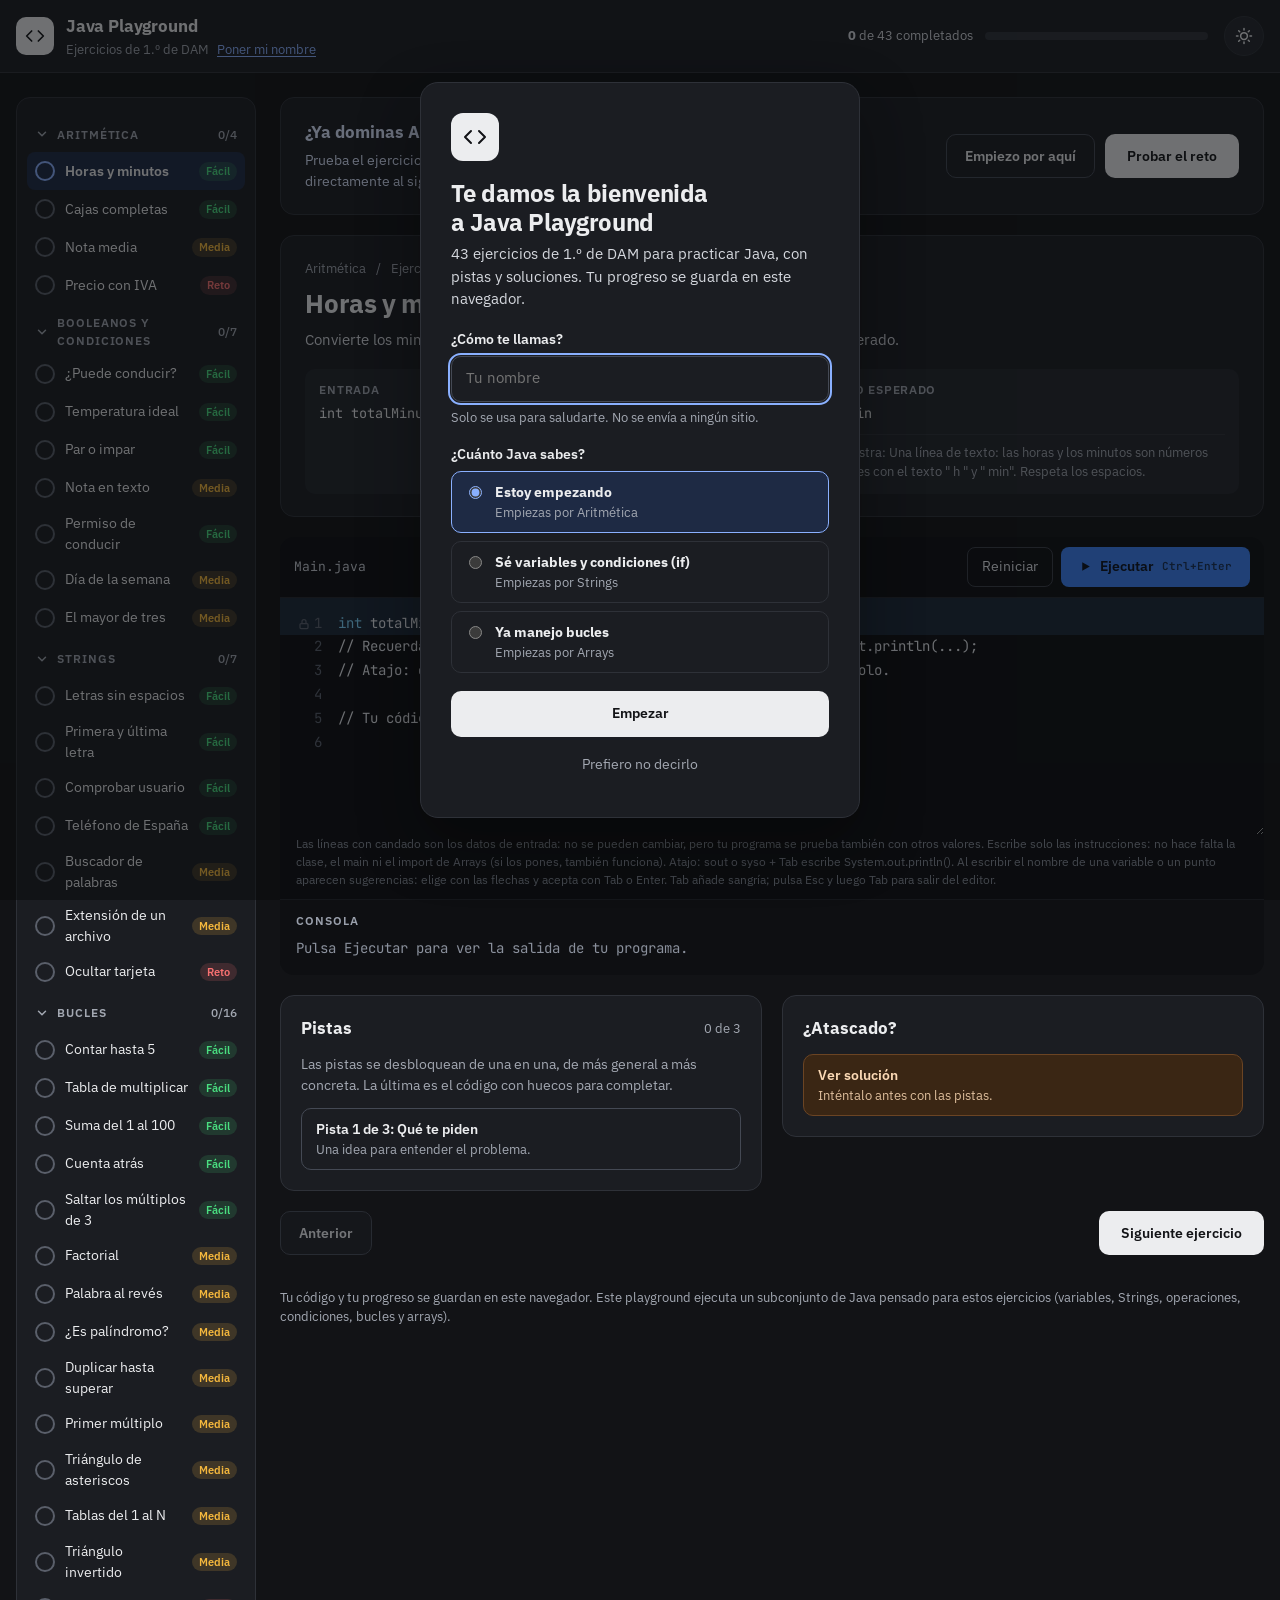
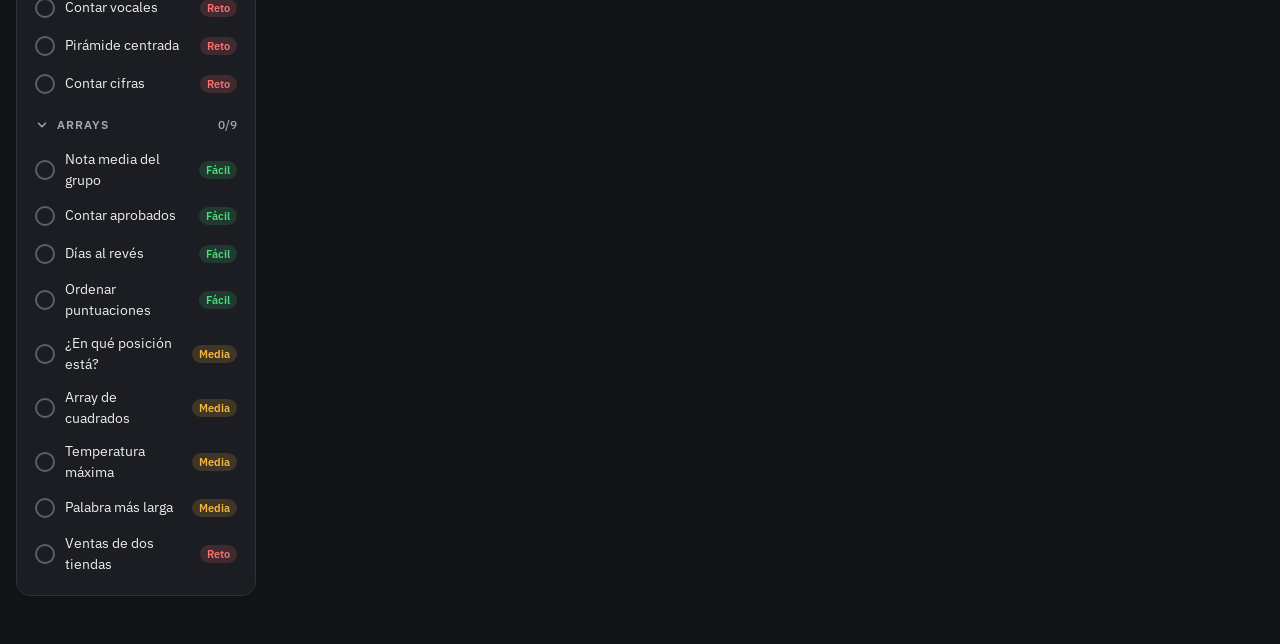
==== commit e6529c5b: "Publicar en la main el arreglo del número de ejercicios de la bienvenida Co-Authored-By: Claude Opus" ====
--- a/index.html
+++ b/index.html
@@ -391,7 +391,7 @@
     <div class="logo"><svg aria-hidden="true" width="24" height="24" viewBox="0 0 24 24" fill="none" stroke="currentColor" stroke-width="2" stroke-linecap="round" stroke-linejoin="round"><polyline points="8 6 2 12 8 18"></polyline><polyline points="16 6 22 12 16 18"></polyline></svg></div>
     <div>
       <h2 id="askTitle">Te damos la bienvenida a Java Playground</h2>
-      <p id="askIntro">29 ejercicios de 1.º de DAM para practicar Java, con pistas y soluciones. Tu progreso se guarda en este navegador.</p>
+      <p id="askIntro">43 ejercicios de 1.º de DAM para practicar Java, con pistas y soluciones. Tu progreso se guarda en este navegador.</p>
     </div>
     <div class="field">
       <label for="nameInput">¿Cómo te llamas?</label>
@@ -3436,6 +3436,7 @@
       editing = edit;
       $('askTitle').textContent = edit ? (state.name ? 'Cambiar tu nombre' : '¿Cómo te llamas?') : 'Te damos la bienvenida a Java Playground';
       $('askIntro').hidden = edit;
+      $('askIntro').textContent = EXERCISES.length + ' ejercicios de 1.º de DAM para practicar Java, con pistas y soluciones. Tu progreso se guarda en este navegador.';
       if (LEVELS) $('levelField').hidden = edit;
       $('nameInput').value = edit ? (state.name || '') : '';
       $('skipName').textContent = edit ? 'Cancelar' : 'Prefiero no decirlo';
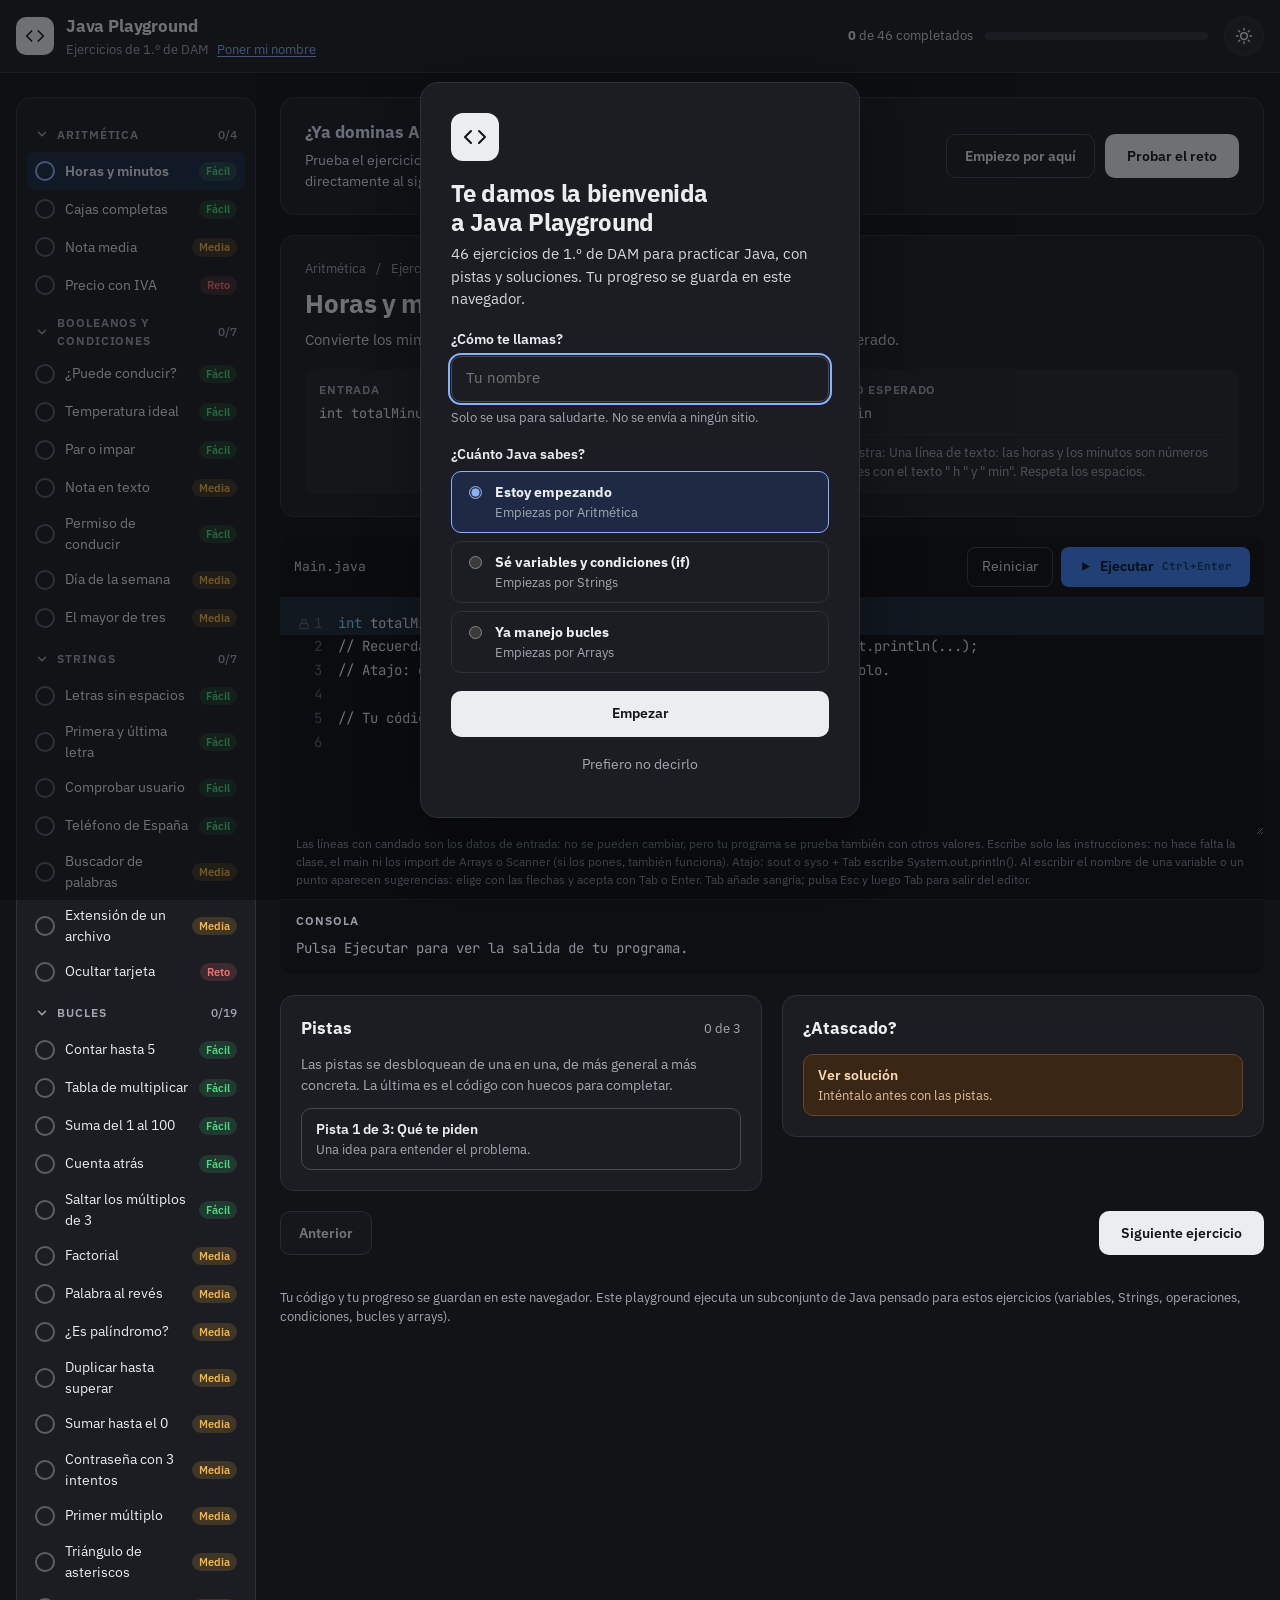
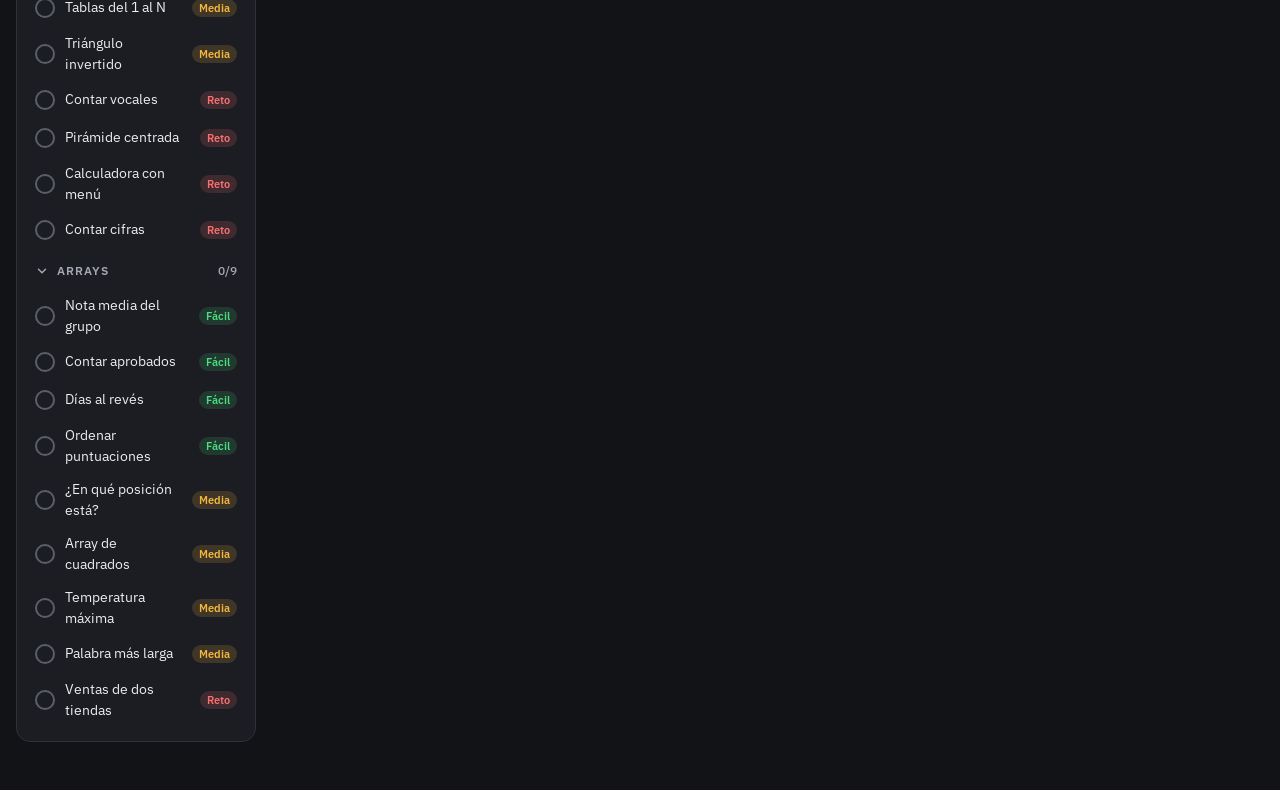
==== commit 70016b26: "Añadir Scanner con consola interactiva y 3 ejercicios de Scanner El intérprete admite Scanner(System" ====
--- a/index.html
+++ b/index.html
@@ -206,6 +206,9 @@
 .out { margin: 0; font-family: var(--font-code); font-size: 14px; white-space: pre-wrap; word-break: break-word; color: var(--code-fg); max-height: 280px; overflow: auto; }
 .out .e { color: #FCA5A5; }
 .out .m { color: var(--code-muted); }
+.out .in { color: #93C5FD; }
+.out input.stdin { font: inherit; color: #93C5FD; background: none; border: none; border-bottom: 1px dashed var(--code-muted); padding: 0; width: 16ch; max-width: 100%; caret-color: #93C5FD; }
+.out input.stdin:focus { outline: none; border-bottom-color: #93C5FD; }
 .note { white-space: pre-wrap; margin-top: 10px; font-size: 13.5px; color: #FBD9B5; }
 .compare { margin-top: 12px; display: grid; grid-template-columns: repeat(auto-fit, minmax(200px, 1fr)); gap: 10px; }
 .compare > div { background: #1E2026; border-radius: 8px; padding: 10px 12px; min-width: 0; }
@@ -336,7 +339,7 @@
         <label for="code" style="position:absolute;width:1px;height:1px;overflow:hidden;clip:rect(0 0 0 0)">Tu código</label>
         <textarea class="code" id="code" spellcheck="false" autocapitalize="off" autocomplete="off" autocorrect="off" wrap="off"></textarea>
       </div>
-      <div class="ed-help"><span id="fixedHelp" hidden>Las líneas con candado son los datos de entrada: no se pueden cambiar, pero tu programa se prueba también con otros valores. </span>Escribe solo las instrucciones: no hace falta la clase, el main ni el import de Arrays (si los pones, también funciona). Atajo: sout o syso + Tab escribe System.out.println(). Al escribir el nombre de una variable o un punto aparecen sugerencias: elige con las flechas y acepta con Tab o Enter. Tab añade sangría; pulsa Esc y luego Tab para salir del editor.</div>
+      <div class="ed-help"><span id="fixedHelp" hidden>Las líneas con candado son los datos de entrada: no se pueden cambiar, pero tu programa se prueba también con otros valores. </span>Escribe solo las instrucciones: no hace falta la clase, el main ni los import de Arrays o Scanner (si los pones, también funciona). Atajo: sout o syso + Tab escribe System.out.println(). Al escribir el nombre de una variable o un punto aparecen sugerencias: elige con las flechas y acepta con Tab o Enter. Tab añade sangría; pulsa Esc y luego Tab para salir del editor.</div>
       <div class="console" aria-live="polite">
         <div class="console-head">
           <div class="console-title">Consola</div>
@@ -420,8 +423,8 @@
 /* MiniJava: intérprete de un subconjunto de Java para el playground.
    Soporta: int, long, double, boolean, char, String; operadores; if/else; while; do-while; for;
    break/continue; switch (clásico, con flechas y como expresión); métodos de String (también con
-   expresiones regulares: replaceAll, replaceFirst, matches, split); StringBuilder; Math, Integer,
-   Double, Character, String.valueOf;
+   expresiones regulares: replaceAll, replaceFirst, matches, split); StringBuilder; Scanner (System.in);
+   Math, Integer, Double, Character, String.valueOf;
    System.out.println/print/printf y String.format. */
 var MiniJava = (function () {
   'use strict';
@@ -430,6 +433,7 @@
   function CompileError(msg, line) { this.kind = 'compile'; this.message = msg; this.line = line; }
   function JavaException(cls, msg, line) { this.kind = 'runtime'; this.cls = cls; this.message = msg; this.line = line; }
   function Limit(msg) { this.kind = 'limit'; this.message = msg; }
+  function NeedInput() { }
   function cerr(msg, line) { throw new CompileError(msg, line); }
 
   // ---------- lexer ----------
@@ -586,8 +590,7 @@
       if (t.v === 'float') cerr('El tipo float no está soportado en este playground: usa double', t.line);
       if (t.v === 'byte' || t.v === 'short') cerr('El tipo ' + t.v + ' no está soportado en este playground: usa int', t.line);
       if (t.v === 'var') cerr('var no está soportado en este playground: escribe el tipo (int, String...)', t.line);
-      if (t.k === 'id' && t.v === 'Scanner') cerr('Leer datos del teclado (Scanner) no está soportado en este playground: los datos de entrada ya vienen en variables', t.line);
-      if (t.k === 'id' && t.v !== 'String' && t.v !== 'StringBuilder') cerr('cannot find symbol\n  símbolo: class ' + t.v + '\n(este playground solo admite int, long, double, boolean, char, String y StringBuilder)', t.line);
+      if (t.k === 'id' && t.v !== 'String' && t.v !== 'StringBuilder' && t.v !== 'Scanner') cerr('cannot find symbol\n  símbolo: class ' + t.v + '\n(este playground solo admite int, long, double, boolean, char, String, StringBuilder y Scanner)', t.line);
       var ty = t.v;
       while (this.is('[') && this.is(']', 1)) { this.next(); this.next(); ty += '[]'; }
       if (this.is('[')) cerr("']' expected", t.line);
@@ -824,14 +827,13 @@
       if (t.k === 'kw' && t.v === 'switch') { this.p--; return this.switchNode(true); }
       if (t.k === 'kw' && t.v === 'new') {
         var bt = this.next();
-        if (bt.k === 'id' && (bt.v === 'StringBuilder' || bt.v === 'String') && this.is('(')) {
+        if (bt.k === 'id' && (bt.v === 'StringBuilder' || bt.v === 'String' || bt.v === 'Scanner') && this.is('(')) {
           this.next(); var cargs = [];
           if (!this.is(')')) { cargs.push(this.expr()); while (this.accept(',')) cargs.push(this.expr()); }
           this.expect(')');
           return { k: 'NewObj', cls: bt.v, args: cargs, line: t.line };
         }
         if (!((bt.k === 'kw' && PRIMS.indexOf(bt.v) >= 0) || (bt.k === 'id' && bt.v === 'String'))) {
-          if (bt.k === 'id' && bt.v === 'Scanner') cerr('Leer datos del teclado (Scanner) no está soportado en este playground: los datos de entrada ya vienen en variables', bt.line);
           cerr('En este playground, new solo se puede usar para crear arrays (por ejemplo: new int[5]), un StringBuilder o un String', bt.line);
         }
         if (!this.is('[')) cerr("'[' expected (en este playground new solo crea arrays)", bt.line);
@@ -859,7 +861,7 @@
   function isNum(t) { return own(NUM, t); }
   function isArr(t) { return typeof t === 'string' && t.slice(-2) === '[]'; }
   function elemT(t) { return t.slice(0, -2); }
-  function isRef(t) { return t === 'String' || t === 'StringBuilder' || t === 'null' || isArr(t); }
+  function isRef(t) { return t === 'String' || t === 'StringBuilder' || t === 'Scanner' || t === 'null' || isArr(t); }
   function promote(a, b) {
     if (a === 'double' || b === 'double') return 'double';
     if (a === 'long' || b === 'long') return 'long';
@@ -876,7 +878,7 @@
   }
   function assignable(to, from, node) {
     if (to === from) return true;
-    if ((to === 'String' || to === 'StringBuilder' || isArr(to)) && from === 'null') return true;
+    if ((to === 'String' || to === 'StringBuilder' || to === 'Scanner' || isArr(to)) && from === 'null') return true;
     if (isNum(to) && isNum(from)) {
       if (NUM[from] <= NUM[to] && !(to === 'char')) return true;
       if (to === 'char' && from === 'int' && isConst(node)) {
@@ -948,6 +950,13 @@
     setLength: [[['int'], 'void']],
     equals: [[['Object'], 'boolean']]
   };
+  var SCANNER_METHODS = {
+    nextInt: [[[], 'int']],
+    nextDouble: [[[], 'double']],
+    next: [[[], 'String']],
+    nextLine: [[[], 'String']],
+    close: [[[], 'void']]
+  };
   var STATIC = {
     Math: {
       max: 'num2', min: 'num2', abs: 'num1',
@@ -1021,9 +1030,14 @@
         checkSub(node.then, scope, ctx);
         if (node.els) checkSub(node.els, scope, ctx);
         return;
-      case 'While': case 'DoWhile':
+      case 'While':
         needBool(node.cond, scope, ctx);
         ctx.loops++; checkSub(node.body, scope, ctx); ctx.loops--;
+        return;
+      case 'DoWhile':
+        // el cuerpo va antes que la condición: lo que se asigna dentro ya vale en ella
+        ctx.loops++; checkSub(node.body, scope, ctx); ctx.loops--;
+        needBool(node.cond, scope, ctx);
         return;
       case 'For': {
         var fs = new Scope(scope);
@@ -1178,6 +1192,7 @@
         if (isStaticClass(n.target, scope)) {
           var cls = n.target.name;
           if (cls === 'System' && (n.name === 'out' || n.name === 'err')) return 'PrintStream';
+          if (cls === 'System' && n.name === 'in') return 'InputStream';
           var f = own(STATIC_FIELDS, cls) && own(STATIC_FIELDS[cls], n.name) && STATIC_FIELDS[cls][n.name];
           if (!f) cerr('cannot find symbol\n  símbolo: variable ' + n.name + '\n  ubicación: class ' + cls, n.line);
           return f;
@@ -1198,6 +1213,10 @@
       case 'Call': return typeCall(n, scope, ctx);
       case 'NewObj': {
         var nat = n.args.map(function (a) { return typeOf(a, scope, ctx); });
+        if (n.cls === 'Scanner') {
+          if (nat.length === 1 && nat[0] === 'InputStream') return 'Scanner';
+          cerr('no suitable constructor found for Scanner(' + nat.join(',') + ')\n(en este playground un Scanner solo puede leer del teclado: new Scanner(System.in))', n.line);
+        }
         if (n.cls === 'StringBuilder') {
           if (nat.length === 0 || (nat.length === 1 && (nat[0] === 'String' || nat[0] === 'int' || nat[0] === 'char' || nat[0] === 'StringBuilder'))) return 'StringBuilder';
         } else if (nat.length === 1 && (nat[0] === 'char[]' || nat[0] === 'String' || nat[0] === 'StringBuilder')) return 'String';
@@ -1353,6 +1372,11 @@
       var sm = own(SB_METHODS, n.name) && SB_METHODS[n.name];
       if (!sm) cerr('cannot find symbol\n  símbolo: method ' + n.name + '(' + argT.join(',') + ')\n  ubicación: class StringBuilder', n.line);
       return pickOverload(sm, argT, n.args, n.name, n.line, 'StringBuilder')[1];
+    }
+    if (tt === 'Scanner') {
+      var scm = own(SCANNER_METHODS, n.name) && SCANNER_METHODS[n.name];
+      if (!scm) cerr('cannot find symbol\n  símbolo: method ' + n.name + '(' + argT.join(',') + ')\n  ubicación: class Scanner', n.line);
+      return pickOverload(scm, argT, n.args, n.name, n.line, 'Scanner')[1];
     }
     if (tt === 'null') cerr('<null> cannot be dereferenced', n.line);
     if (isArr(tt)) cerr('cannot find symbol\n  símbolo: method ' + n.name + '(' + argT.join(',') + ')' + (n.name === 'length' ? '\n(en un array, length no lleva paréntesis: escribe .length)' : '\n(los arrays no tienen ese método; mira la clase Arrays)'), n.line);
@@ -1536,6 +1560,38 @@
     list.push(s.slice(index));
     if (limit === 0) while (list.length && list[list.length - 1] === '') list.pop();
     return list;
+  }
+  // Scanner: todos leen de la misma entrada (rt.input), línea a línea, como el teclado.
+  // Los tokens (nextInt, next...) no se comen el salto de línea; nextLine lee hasta él.
+  function callScanner(o, name, rt, line) {
+    needObj(o, line);
+    var inp = rt.input;
+    if (name === 'close') return undefined;
+    if (name === 'nextLine') {
+      if (inp.pos >= inp.buf.length) rt.readLine(line, 'No line found');
+      var nl = inp.buf.indexOf('\n', inp.pos), ln = inp.buf.slice(inp.pos, nl);
+      inp.pos = nl + 1;
+      return new JStr(ln);
+    }
+    for (;;) {
+      while (inp.pos < inp.buf.length && /\s/.test(inp.buf[inp.pos])) inp.pos++;
+      if (inp.pos < inp.buf.length) break;
+      rt.readLine(line, null);
+    }
+    var end = inp.pos;
+    while (!/\s/.test(inp.buf[end])) end++;
+    var tok = inp.buf.slice(inp.pos, end), v;
+    if (name === 'nextInt') {
+      if (!/^[+-]?\d+$/.test(tok)) throw new JavaException('java.util.InputMismatchException', null, line);
+      v = Number(tok);
+      if (v > 2147483647 || v < -2147483648) throw new JavaException('java.util.InputMismatchException', 'For input string: "' + tok + '"', line);
+    } else if (name === 'nextDouble') {
+      // el teclado en español usa coma decimal (3,5); también se acepta el punto
+      if (!/^[+-]?(\d+([.,]\d*)?|[.,]\d+)$/.test(tok)) throw new JavaException('java.util.InputMismatchException', null, line);
+      v = Number(tok.replace(',', '.'));
+    } else v = new JStr(tok);
+    inp.pos = end;
+    return v;
   }
   function callSB(o, name, args, argT, line) {
     needObj(o, line);
@@ -1795,6 +1851,7 @@
       case 'ArrayLit': return evalLit(n, env, rt);
       case 'NewObj': {
         var na = n.args.map(function (a) { return evalExpr(a, env, rt); }), nt0 = n.args.length ? n.args[0].type : null;
+        if (n.cls === 'Scanner') return { scanner: true };
         if (n.cls === 'StringBuilder') {
           if (nt0 === 'String' || nt0 === 'StringBuilder') { needObj(na[0], n.line); return new JSB(na[0].s); }
           if (nt0 === 'int' && na[0] < 0) throw new JavaException('java.lang.NegativeArraySizeException', String(na[0]), n.line);
@@ -1897,6 +1954,7 @@
         if (n.target.k === 'Name' && !env.lookup(n.target.name) && own(STATIC, n.target.name)) return callStatic(n.target.name, n.name, args, argT, n.line, n);
         var obj = evalExpr(n.target, env, rt);
         if (n.target.type === 'StringBuilder') return callSB(obj, n.name, args, argT, n.line);
+        if (n.target.type === 'Scanner') return callScanner(obj, n.name, rt, n.line);
         return callString(obj, n.name, args, argT, n.line);
       }
     }
@@ -2018,7 +2076,20 @@
     opts = opts || {};
     var out = '', steps = 0, maxSteps = opts.maxSteps || 2000000, maxOut = opts.maxOut || 100000;
     interned = {}; hashSeed = 0; cellCount = 0;
+    var echo = [];
     var rt = {
+      // lo que se escribe en el teclado: opts.input es la lista de líneas; si se acaban y el programa pide
+      // más, en modo interactivo se para (kind: 'input') y si no, falla como Java sin más entrada
+      input: { buf: '', pos: 0, lines: (opts.input || []).slice() },
+      readLine: function (line, msg) {
+        if (!this.input.lines.length) {
+          if (opts.interactive) throw new NeedInput();
+          throw new JavaException('java.util.NoSuchElementException', msg, line);
+        }
+        var l = this.input.lines.shift();
+        echo.push({ at: out.length, text: l });
+        this.input.buf += l + '\n';
+      },
       write: function (s) { out += s; if (out.length > maxOut) throw new Limit('El programa ha escrito demasiado texto en la consola: puede que tengas un bucle infinito.'); },
       tick: function () { if (++steps > maxSteps) throw new Limit('El programa está tardando demasiado: puede que tengas un bucle infinito (revisa la condición y la actualización del bucle).'); }
     };
@@ -2032,15 +2103,16 @@
     }
     try {
       exec(ast, new Env(null), rt);
-      return { ok: true, output: out };
+      return { ok: true, output: out, echo: echo };
     } catch (e) {
-      if (e instanceof JavaException) return { ok: false, kind: 'runtime', output: out, error: 'Exception in thread "main" ' + e.cls + (e.message !== null ? ': ' + e.message : ''), line: e.line };
-      if (e instanceof Limit) return { ok: false, kind: 'limit', output: out, error: e.message };
+      if (e instanceof NeedInput) return { ok: false, kind: 'input', output: out, echo: echo };
+      if (e instanceof JavaException) return { ok: false, kind: 'runtime', output: out, echo: echo, error: 'Exception in thread "main" ' + e.cls + (e.message !== null ? ': ' + e.message : ''), line: e.line };
+      if (e instanceof Limit) return { ok: false, kind: 'limit', output: out, echo: echo, error: e.message };
       if (e instanceof RangeError) return { ok: false, kind: 'limit', output: out, error: 'El programa es demasiado complejo para este playground.' };
       throw e;
     }
   }
-  return { run: run, formatDouble: fmtDouble, api: { STRING_METHODS: STRING_METHODS, SB_METHODS: SB_METHODS, STATIC: STATIC, STATIC_FIELDS: STATIC_FIELDS } };
+  return { run: run, formatDouble: fmtDouble, api: { STRING_METHODS: STRING_METHODS, SB_METHODS: SB_METHODS, SCANNER_METHODS: SCANNER_METHODS, STATIC: STATIC, STATIC_FIELDS: STATIC_FIELDS } };
 })();
 
 
@@ -2827,12 +2899,71 @@
     solution: 'int filas = 4;\nfor (int i = 1; i <= filas; i++) {\n    for (int j = 1; j <= filas - i; j++) {\n        System.out.print(" ");\n    }\n    for (int j = 1; j <= 2 * i - 1; j++) {\n        System.out.print("*");\n    }\n    System.out.println();\n}',
     explanation: 'Por cada fila i, el primer bucle escribe filas - i espacios (3, 2, 1 y 0) y el segundo 2 * i - 1 asteriscos (1, 3, 5 y 7). Los dos van uno detrás de otro dentro del bucle de las filas, y println() cierra la fila. Como el segundo bucle empieza cuando termina el primero, se puede volver a llamar j a su variable.',
     req: [{ re: /\b(for|while)\b[\s\S]*\b(for|while)\b[\s\S]*\b(for|while)\b/, msg: 'poner, dentro del bucle de las filas, un bucle para los espacios y otro para los asteriscos' }]
+  },
+  {
+    id: 'l17', group: 'Bucles', title: 'Sumar hasta el 0', level: 'Media',
+    statement: 'Pide números por teclado con Scanner, cada uno con el mensaje "Número: ", hasta que se escriba un 0. Al terminar, muestra la suma de todos con el mensaje "Total: ". Cuando el programa se pare a esperar, escribe tu respuesta en la consola y pulsa Enter.',
+    input: '(sin datos fijos: se escriben en la consola cuando el programa los pide)',
+    stdin: ['5', '3', '0'],
+    tests: [['0'], ['-2', '10', '4', '0'], ['7', '0'], ['1', '1', '1', '1', '0']],
+    expected: 'Número: 5\nNúmero: 3\nNúmero: 0\nTotal: 8',
+    outInfo: 'Un "Número: " por cada dato (lo que escribes queda en la misma línea) y al final una línea con "Total: " y la suma (int). El ejemplo es escribiendo 5, 3 y 0.',
+    starter: 'Scanner teclado = new Scanner(System.in);\n\n// Recuerda: para que el resultado salga en consola usa System.out.println(...);\n// Atajo: escribe sout (o syso) y pulsa Tab para que se escriba solo.\n\n// Tu código aquí\n',
+    hints: [
+      "No sabes cuántos números van a escribir: el programa tiene que repetir «pedir, leer y sumar» hasta que llegue un 0. Como mínimo hay que pedir uno, así que el bucle da al menos una vuelta.",
+      "El mensaje se escribe con print (no println) para que lo que se teclea quede en la misma línea. Para leer un número entero, busca en el Scanner el método que lee el siguiente int.",
+      "Un bucle do-while: dentro, muestra el mensaje, lee el número con teclado.nextInt() y súmalo al total. La condición es que el número no sea 0. El 0 también se suma, pero no cambia nada.",
+      { t: "Completa los huecos:", code: "int total = 0;\nint numero;\ndo {\n    System.out.___(\"Número: \");\n    numero = teclado.___();\n    total += numero;\n} while (numero ___ 0);\nSystem.out.println(\"Total: \" + total);" }
+    ],
+    solution: 'Scanner teclado = new Scanner(System.in);\nint total = 0;\nint numero;\ndo {\n    System.out.print("Número: ");\n    numero = teclado.nextInt();\n    total += numero;\n} while (numero != 0);\nSystem.out.println("Total: " + total);',
+    explanation: 'El do-while pide un número en cada vuelta: muestra "Número: " con print, se queda esperando hasta que escribes y pulsas Enter, y nextInt() devuelve lo que has escrito como int. Se suma al total y se repite mientras no sea 0. Con 5, 3 y 0: 5 + 3 + 0 = 8. Es do-while porque hay que pedir al menos un número antes de poder comprobar nada.',
+    req: [{ re: /\.nextInt\s*\(\s*\)/, msg: 'leer los números con el método de Scanner que lee un int' }, { re: /\b(for|while)\s*\(|\bdo\s*\{/, msg: 'usar un bucle' }]
+  },
+  {
+    id: 'l18', group: 'Bucles', title: 'Contraseña con 3 intentos', level: 'Media',
+    statement: 'Pide la contraseña con el mensaje "Contraseña: " y léela con Scanner. Si no coincide con la clave, muestra "Incorrecta" y vuelve a pedirla, como mucho 3 veces. Al final muestra "Acceso concedido" si ha acertado o "Cuenta bloqueada" si ha fallado las 3. Hazlo sin break: que la condición del bucle diga cuándo parar.',
+    input: '(sin datos fijos: se escriben en la consola cuando el programa los pide)',
+    stdin: ['hola', 'java123'],
+    tests: [['java123'], ['a', 'b', 'c'], ['Java123', 'java 123', 'java123'], ['x', 'java123'], ['1', '2', '3', 'java123']],
+    expected: 'Contraseña: hola\nIncorrecta\nContraseña: java123\nAcceso concedido',
+    outInfo: 'Por cada intento, "Contraseña: " con lo que escribes y, si falla, "Incorrecta". Al final, "Acceso concedido" o "Cuenta bloqueada". El ejemplo es escribiendo hola y java123.',
+    starter: 'Scanner teclado = new Scanner(System.in);\nString clave = "java123";\n\n// Recuerda: para que el resultado salga en consola usa System.out.println(...);\n// Atajo: escribe sout (o syso) y pulsa Tab para que se escriba solo.\n\n// Tu código aquí\n',
+    hints: [
+      "El bucle tiene dos motivos para parar: que acierte o que gaste los 3 intentos. Los dos tienen que estar en la condición.",
+      "Lleva un contador de intentos y un boolean que diga si ya ha acertado. Para leer una línea entera de texto, busca en el Scanner el método que lee la línea.",
+      "Para comparar el texto escrito con la clave no sirve ==: hay un método de String que compara el contenido.",
+      "Repite mientras intentos < 3 y todavía no haya acertado. Dentro: pide, lee, suma un intento y, si coincide, pon el boolean a true; si no, muestra \"Incorrecta\". Después del bucle, un if con el boolean decide el mensaje final.",
+      { t: "Completa los huecos:", code: "int intentos = 0;\nboolean acertada = false;\nwhile (intentos < 3 ___ !acertada) {\n    System.out.print(\"Contraseña: \");\n    String escrita = teclado.___();\n    intentos++;\n    if (escrita.___(clave)) {\n        acertada = true;\n    } else {\n        System.out.println(\"Incorrecta\");\n    }\n}\nif (___) {\n    System.out.println(\"Acceso concedido\");\n} else {\n    System.out.println(\"Cuenta bloqueada\");\n}" }
+    ],
+    solution: 'Scanner teclado = new Scanner(System.in);\nString clave = "java123";\nint intentos = 0;\nboolean acertada = false;\nwhile (intentos < 3 && !acertada) {\n    System.out.print("Contraseña: ");\n    String escrita = teclado.nextLine();\n    intentos++;\n    if (escrita.equals(clave)) {\n        acertada = true;\n    } else {\n        System.out.println("Incorrecta");\n    }\n}\nif (acertada) {\n    System.out.println("Acceso concedido");\n} else {\n    System.out.println("Cuenta bloqueada");\n}',
+    explanation: 'La condición del while junta los dos motivos para seguir: quedan intentos (intentos < 3) y todavía no ha acertado (!acertada). Con hola: no coincide, muestra "Incorrecta" y repite. Con java123: equals da true, acertada pasa a true y el bucle para solo, sin break. Después, el if mira acertada para elegir el mensaje. Se compara con equals porque == mira si son el mismo objeto, no si el texto es igual: con lo que se lee del teclado, == daría false aunque escribas bien la clave.',
+    req: [{ re: /\.nextLine\s*\(\s*\)/, msg: 'leer cada intento con el método de Scanner que lee una línea' }, { re: /\.equals\s*\(/, msg: 'comparar el texto con el método de String que compara el contenido' }, { re: /\b(for|while)\s*\(|\bdo\s*\{/, msg: 'usar un bucle' }]
+  },
+  {
+    id: 'l19', group: 'Bucles', title: 'Calculadora con menú', level: 'Reto',
+    statement: 'Haz una calculadora que repite un menú hasta que se elige 0. Pide la opción con "Opción: " (1 sumar, 2 restar, 3 multiplicar, 0 salir). Con 1, 2 o 3 pide dos números con "Primer número: " y "Segundo número: " y muestra "Resultado: " con la operación, eligiéndola con un switch. Con otra opción que no sea 0, muestra "Opción no válida". Al salir, muestra "Adiós".',
+    input: '(sin datos fijos: se escriben en la consola cuando el programa los pide)',
+    stdin: ['1', '4', '5', '3', '2', '6', '7', '0'],
+    tests: [['0'], ['2', '3', '10', '0'], ['5', '-1', '1', '-4', '4', '0'], ['3', '0', '9', '1', '1', '1', '2', '7', '7', '0']],
+    expected: 'Opción: 1\nPrimer número: 4\nSegundo número: 5\nResultado: 9\nOpción: 3\nPrimer número: 2\nSegundo número: 6\nResultado: 12\nOpción: 7\nOpción no válida\nOpción: 0\nAdiós',
+    outInfo: 'Lo que pide el programa con lo que escribes al lado; tras cada operación, "Resultado: " y el número (int); con una opción que no existe, "Opción no válida"; al final, "Adiós". El ejemplo es escribiendo 1, 4, 5, 3, 2, 6, 7 y 0.',
+    starter: 'Scanner teclado = new Scanner(System.in);\n\n// Recuerda: para que el resultado salga en consola usa System.out.println(...);\n// Atajo: escribe sout (o syso) y pulsa Tab para que se escriba solo.\n\n// Tu código aquí\n',
+    hints: [
+      "Piensa en tres piezas, una dentro de otra: un bucle que repite el menú, una decisión sobre si la opción es una operación, y un switch que elige cuál.",
+      "El menú se muestra al menos una vez, así que encaja un do-while que repite mientras la opción no sea 0. La opción hay que declararla fuera del bucle, porque la condición la usa.",
+      "Los dos números solo se piden si la opción está entre 1 y 3: compruébalo con un if antes de leerlos. Si no lo está y tampoco es 0, es una opción no válida.",
+      "Dentro de ese if, después de leer los dos números, un switch con case 1, case 2 y case 3 calcula y muestra el resultado. Cada case termina con break para no seguir con el siguiente. \"Adiós\" va después del bucle.",
+      { t: "Completa los huecos:", code: "int opcion;\ndo {\n    System.out.print(\"Opción: \");\n    opcion = teclado.nextInt();\n    if (opcion >= 1 ___ opcion <= 3) {\n        System.out.print(\"Primer número: \");\n        int a = teclado.nextInt();\n        System.out.print(\"Segundo número: \");\n        int b = teclado.nextInt();\n        switch (___) {\n            case 1:\n                System.out.println(\"Resultado: \" + (a + b));\n                ___;\n            case 2:\n                System.out.println(\"Resultado: \" + (a - b));\n                break;\n            case 3:\n                System.out.println(\"Resultado: \" + (a * b));\n                break;\n        }\n    } else if (opcion ___ 0) {\n        System.out.println(\"Opción no válida\");\n    }\n} while (opcion != 0);\nSystem.out.println(\"Adiós\");" }
+    ],
+    solution: 'Scanner teclado = new Scanner(System.in);\nint opcion;\ndo {\n    System.out.print("Opción: ");\n    opcion = teclado.nextInt();\n    if (opcion >= 1 && opcion <= 3) {\n        System.out.print("Primer número: ");\n        int a = teclado.nextInt();\n        System.out.print("Segundo número: ");\n        int b = teclado.nextInt();\n        switch (opcion) {\n            case 1:\n                System.out.println("Resultado: " + (a + b));\n                break;\n            case 2:\n                System.out.println("Resultado: " + (a - b));\n                break;\n            case 3:\n                System.out.println("Resultado: " + (a * b));\n                break;\n        }\n    } else if (opcion != 0) {\n        System.out.println("Opción no válida");\n    }\n} while (opcion != 0);\nSystem.out.println("Adiós");',
+    explanation: 'Son tres estructuras anidadas. El do-while repite el menú y para cuando la opción es 0. Dentro, el if separa las opciones que son operaciones (de 1 a 3), las únicas que necesitan pedir los dos números. El switch elige la operación, y el break de cada case evita que siga con el siguiente. Si la opción no está entre 1 y 3 y tampoco es 0, el else if avisa de que no es válida. Con el 0 no se muestra nada dentro, la condición del do-while da false y se muestra "Adiós".',
+    req: [{ re: /\.nextInt\s*\(\s*\)/, msg: 'leer la opción y los números con el método de Scanner que lee un int' }, { re: /\bswitch\s*\(/, msg: 'elegir la operación con un switch' }, { re: /\b(for|while)\s*\(|\bdo\s*\{/, msg: 'usar un bucle que repita el menú' }]
   }
 ];
 // Orden: de lo más básico a lo que necesita lo anterior, y de fácil a difícil dentro de cada sección
 (function () {
   var ORDER = ['a1', 'a4', 'a2', 'a3', 'b1', 'b2', 'b3', 'b4', 'b7', 'b6', 'b5', 's1', 's2', 's5', 's7', 's3', 's4', 's6',
-    'l1', 'l2', 'l3', 'l4', 'l10', 'l7', 'l6', 'l9', 'l12', 'l13', 'l11', 'l14', 'l15', 'l5', 'l16', 'l8', 'r2', 'r3', 'r5', 'r6', 'r4', 'r7', 'r1', 'r8', 'r9'];
+    'l1', 'l2', 'l3', 'l4', 'l10', 'l7', 'l6', 'l9', 'l12', 'l17', 'l18', 'l13', 'l11', 'l14', 'l15', 'l5', 'l16', 'l19', 'l8', 'r2', 'r3', 'r5', 'r6', 'r4', 'r7', 'r1', 'r8', 'r9'];
   EXERCISES.sort(function (x, y) { return ORDER.indexOf(x.id) - ORDER.indexOf(y.id); });
 })();
 
@@ -2950,7 +3081,8 @@
     refreshNav();
     hooks.render.forEach(function (f) { f(); });
     // si ya está resuelto, mostrar directamente su resultado (se ejecuta en el navegador, no gasta nada)
-    if (state.solved[e.id] && !(state.practice && state.practice[e.id])) runCode(true);
+    // (los de Scanner no: se quedarían esperando a que escribas)
+    if (state.solved[e.id] && !(state.practice && state.practice[e.id]) && !isScan(e)) runCode(true);
   }
   function helpOf(e) { return (state.help && state.help[e.id]) || ''; }
   function paintSolvedTag(e) {
@@ -3265,11 +3397,28 @@
     }
     return { src: input + '\n' + code, off: input.split('\n').length };
   }
-  function exec(src) {
-    try { return MiniJava.run(src); } catch (err) { return { ok: false, kind: 'limit', output: '', error: 'Algo ha fallado al ejecutar tu código en el playground.' }; }
-  }
-  function runWith(e, input, code) {
-    var a = assemble(input, code), r = exec(a.src);
+  // ejercicios con Scanner: lo que se escribe en la consola (stdin) son líneas de texto
+  function isScan(e) { return !!e.stdin; }
+  function exec(src, stdin, interactive) {
+    try { return MiniJava.run(src, { input: stdin, interactive: interactive }); } catch (err) { return { ok: false, kind: 'limit', output: '', error: 'Algo ha fallado al ejecutar tu código en el playground.' }; }
+  }
+  // la salida con lo escrito en el teclado intercalado, como se ve en una consola de verdad
+  function transcript(r) {
+    var s = '', at = 0;
+    (r.echo || []).forEach(function (x) { s += r.output.slice(at, x.at) + x.text + '\n'; at = x.at; });
+    return s + r.output.slice(at);
+  }
+  function paintOut(out, r) {
+    var at = 0;
+    (r.echo || []).forEach(function (x) {
+      out.appendChild(document.createTextNode(r.output.slice(at, x.at)));
+      var sp = document.createElement('span'); sp.className = 'in'; sp.textContent = x.text + '\n'; out.appendChild(sp);
+      at = x.at;
+    });
+    if (at < r.output.length) out.appendChild(document.createTextNode(r.output.slice(at)));
+  }
+  function runWith(e, input, code, stdin, interactive) {
+    var a = assemble(input, code), r = exec(a.src, stdin, interactive);
     if (!r.ok && r.line) r.line = Math.max(1, r.line - a.off);
     return r;
   }
@@ -3278,29 +3427,39 @@
   function answerVocab(e) {
     if (e._vocab) return e._vocab;
     var v = Object.create(null), outs = [e.expected];
-    (e.tests || []).forEach(function (t) { var w = exec(t + '\n' + solutionBody(e)); if (w.ok) outs.push(w.output); });
+    (e.tests || []).forEach(function (t) { var w = testRun(e, t); if (w.ok) outs.push(transcript(w)); });
     outs.forEach(function (o) { tokens(o).forEach(function (t) { if (/^\p{L}+$/u.test(t)) v[t] = true; }); });
     return (e._vocab = v);
   }
+  // la solución con una prueba oculta: otras declaraciones de entrada o, con Scanner, otras líneas escritas
+  function testRun(e, t) { return isScan(e) ? exec(solutionBody(e), t) : exec(t + '\n' + solutionBody(e)); }
   // devuelve null si pasa todas, o el primer fallo
   function hiddenTests(e, code) {
     var tests = e.tests || [];
     for (var i = 0; i < tests.length; i++) {
-      var want = exec(tests[i] + '\n' + solutionBody(e));
+      var want = testRun(e, tests[i]);
       if (!want.ok) continue;
-      var r = runWith(e, tests[i], code);
-      var ok = r.ok && (norm(r.output) === norm(want.output) || (!e.exact && looseMatch(r.output, want.output.replace(/\n$/, ''), answerVocab(e))));
-      if (!ok) return { input: tests[i], r: r, expected: want.output.replace(/\n$/, '') };
+      var r = isScan(e) ? runWith(e, '', code, tests[i]) : runWith(e, tests[i], code);
+      var got = transcript(r), exp = transcript(want).replace(/\n$/, '');
+      var ok = r.ok && (norm(got) === norm(exp) || (!e.exact && looseMatch(got, exp, answerVocab(e))));
+      if (!ok) return { input: isScan(e) ? 'Escribiendo en la consola: ' + tests[i].join(', ') : tests[i], r: r, got: got, expected: exp };
     }
     return null;
   }
   var lastRun = null;
-  function runCode(auto) {
+  // ejercicio con Scanner en marcha: el código que se ejecutó y lo que se ha escrito hasta ahora.
+  // El intérprete no puede quedarse a medias: con cada línea nueva se vuelve a ejecutar desde el principio.
+  var scanRun = null;
+  function runCode(auto, more) {
     auto = auto === true;
     var e = ex(), src = codeEl.value, input = hasInput(e) ? e.input : '', r;
     // si se pegan también las declaraciones de entrada tal cual, se quitan (ya están fijas)
     if (input && src.indexOf(input) >= 0) src = src.replace(input, '');
-    r = runWith(e, input, src);
+    if (isScan(e)) {
+      if (!more) scanRun = { id: e.id, src: src, lines: [] };
+      src = scanRun.src;
+      r = runWith(e, input, src, scanRun.lines, true);
+    } else r = runWith(e, input, src);
     // los números de línea cuentan también las líneas con candado, como en el editor
     if (!r.ok && r.line) r.line += fixedCount(e);
     lastRun = r;
@@ -3309,7 +3468,23 @@
     var cb2 = $('challengeDone'); if (cb2) cb2.hidden = true;
     document.querySelectorAll('.solved-extra').forEach(function (el) { el.hidden = true; });
     errLine = r.ok ? null : (r.line || null); updateGutter();
-    if (r.output) out.appendChild(document.createTextNode(r.output));
+    paintOut(out, r);
+    if (r.kind === 'input') {
+      $('badge').innerHTML = '';
+      var box = document.createElement('input');
+      box.className = 'stdin'; box.setAttribute('aria-label', 'Escribe tu respuesta y pulsa Enter');
+      box.spellcheck = false; box.autocomplete = 'off';
+      box.addEventListener('keydown', function (ev) {
+        if (ev.key !== 'Enter') return;
+        ev.preventDefault();
+        if (!scanRun || scanRun.id !== ex().id) return;
+        scanRun.lines.push(box.value);
+        runCode(false, true);
+      });
+      out.appendChild(box);
+      if (!auto) box.focus();
+      return;
+    }
     if (!r.ok) {
       var span = document.createElement('span'); span.className = 'e';
       if (r.kind === 'compile') { span.textContent = 'Main.java:' + r.line + ': error: ' + r.error; setBadge('err', 'Error de compilación en la línea ' + r.line); }
@@ -3324,13 +3499,24 @@
       return;
     }
     if (!r.output) { out.innerHTML = '<span class="m">(El programa no ha mostrado nada. ¿Te falta un System.out.println?)</span>'; }
-    var got = norm(r.output), exp = norm(e.expected);
-    var exact = got === exp, loose = !exact && !e.exact && looseMatch(r.output, e.expected, answerVocab(e));
+    // con Scanner, lo esperado es lo que haría la solución con lo mismo que has escrito tú
+    var gotText = transcript(r), expected = e.expected;
+    if (isScan(e)) {
+      var want = exec(solutionBody(e), scanRun.lines);
+      if (!want.ok) {
+        setBadge('warn', 'La salida no coincide');
+        showNote('Con lo que has escrito, el programa tendría que seguir pidiendo datos. Revisa cuándo termina tu bucle.');
+        return;
+      }
+      expected = transcript(want).replace(/\n$/, '');
+    }
+    var got = norm(gotText), exp = norm(expected);
+    var exact = got === exp, loose = !exact && !e.exact && looseMatch(gotText, expected, answerVocab(e));
     var fail;
     if (exact || loose) {
       var clean = stripForReq(src);
       var missing = e.req.filter(function (q) { return !q.re.test(clean); });
-      if (looksHardcoded(e, src) || looksHardcodedLoose(e, src)) {
+      if (!isScan(e) && (looksHardcoded(e, src) || looksHardcodedLoose(e, src))) {
         setBadge('warn', 'Salida correcta, pero…');
         showNote('Parece que has escrito el resultado a mano. El programa tiene que calcularlo a partir de los datos de entrada.');
       } else if (missing.length) {
@@ -3340,14 +3526,14 @@
         setBadge('warn', 'Funciona con el ejemplo, pero no con otros datos');
         var why = fail.r.ok ? 'Con estos datos tu programa muestra otra cosa:' : (fail.r.kind === 'runtime' ? 'Con estos datos tu programa falla al ejecutarse (' + fail.r.error + '):' : 'Con estos datos tu programa no termina bien:');
         showNote('Tu programa se ha probado con otros valores de entrada. ' + why + '\n\n' + fail.input + '\n\nRevisa los casos límite (por ejemplo, < o <=) y que tu código use las variables, no los valores del ejemplo.');
-        $('cmpGot').textContent = fail.r.ok ? (fail.r.output ? fail.r.output.replace(/\n$/, '') : '(nada)') : (fail.r.output || '') + (fail.r.output ? '\n' : '') + fail.r.error;
+        $('cmpGot').textContent = fail.r.ok ? (fail.got ? fail.got.replace(/\n$/, '') : '(nada)') : (fail.got || '') + (fail.got ? '\n' : '') + (fail.r.error || 'El programa se ha quedado esperando a que escribas más.');
         $('cmpExp').textContent = fail.expected; $('compare').hidden = false;
       } else {
         var nt = (e.tests || []).length;
         setBadge('ok', (exact ? '¡Correcto!' : '¡Correcto! Con otro formato.') + (nt ? ' Funciona con el ejemplo y con ' + nt + ' pruebas más' : (exact ? ' Coincide con el resultado esperado' : '')));
         if (loose) {
           showNote('Los datos son correctos, pero el formato no es exactamente el pedido. Pista: ' + formatHint(got, exp));
-          $('cmpGot').textContent = r.output.replace(/\n$/, ''); $('cmpExp').textContent = e.expected; $('compare').hidden = false;
+          $('cmpGot').textContent = gotText.replace(/\n$/, ''); $('cmpExp').textContent = expected; $('compare').hidden = false;
         }
         if (!state.solved[e.id]) {
           state.solved[e.id] = true; state.help = state.help || {};
@@ -3369,8 +3555,8 @@
       }
     } else {
       setBadge('warn', 'La salida no coincide');
-      $('cmpGot').textContent = r.output ? r.output.replace(/\n$/, '') : '(nada)';
-      $('cmpExp').textContent = e.expected;
+      $('cmpGot').textContent = gotText ? gotText.replace(/\n$/, '') : '(nada)';
+      $('cmpExp').textContent = expected;
       $('compare').hidden = false;
       if (got.toLowerCase() === exp.toLowerCase()) showNote('Casi: revisa las mayúsculas y minúsculas.');
       else if (got.replace(/\s+/g, '') === exp.replace(/\s+/g, '')) showNote('Casi: revisa los espacios o los saltos de línea.');
@@ -3546,7 +3732,7 @@
   })();
   // ----- explicación paso a paso de la solución -----
   (function () {
-    var WALK = {"l14": [["for (int i = 1; i <= tablas; i++) {", "El bucle de fuera elige la tabla: i vale 1, 2 y 3."], ["for (int j = 1; j <= hasta; j++) {", "Por cada tabla, el de dentro da todas sus vueltas: j vale 1, 2, 3 y 4. Después, el de fuera pasa a la tabla siguiente y j vuelve a empezar en 1."], ["System.out.println(i + \" x \" + j + \" = \" + i * j);", "Las dos variables salen en la línea: i es la tabla y j el número por el que se multiplica. Con i = 2 y j = 3 muestra \"2 x 3 = 6\"."]], "l15": [["for (int i = 1; i <= filas; i++) {", "El bucle de fuera recorre las filas hacia delante: i vale 1, 2, 3 y 4."], ["for (int j = 1; j <= filas - i + 1; j++) {", "El límite sale de la fila: 4 - 1 + 1 = 4 vueltas en la primera, 4 - 4 + 1 = 1 en la última. Sin el + 1 faltaría un asterisco en cada fila."], ["System.out.print(\"*\");", "print escribe el * sin saltar de línea."], ["System.out.println();", "Cuando la fila está completa, salta a la siguiente."]], "l16": [["for (int i = 1; i <= filas; i++) {", "El bucle de fuera recorre las filas: i vale 1, 2, 3 y 4."], ["for (int j = 1; j <= filas - i; j++) {", "Primer bucle de dentro: los espacios. filas - i da 3, 2, 1 y 0, así que la última fila empieza sin espacios."], ["System.out.print(\" \");", "Escribe un espacio sin saltar de línea."], ["for (int j = 1; j <= 2 * i - 1; j++) {", "Segundo bucle de dentro, después del primero: los asteriscos. 2 * i - 1 da los impares 1, 3, 5 y 7. Puede volver a usar el nombre j porque el primer bucle ya ha terminado."], ["System.out.println();", "Cierra la fila cuando ya están los espacios y los asteriscos."]], "b7": [["if (edad >= 18) {", "El if de fuera mira la edad. 20 >= 18 es true, así que entra en su bloque."], ["if (tieneCarnet) {", "El if de dentro solo se evalúa si es mayor de edad. tieneCarnet ya es un boolean, así que no hace falta == true. Vale false: no entra."], ["System.out.println(\"Necesitas el carnet\");", "Es el else del if de dentro: muestra \"Necesitas el carnet\"."], ["System.out.println(\"Eres menor de edad\");", "Es el else del if de fuera: solo se llega aquí con menos de 18 años, y el carnet ni se mira."]], "l10": [["for (int i = 1; i <= limite; i++) {", "i recorre del 1 al 10."], ["if (i % 3 == 0) {", "i % 3 es el resto de dividir entre 3. Si es 0, i es múltiplo de 3: pasa con 3, 6 y 9."], ["continue;", "Salta el resto de esta vuelta y pasa a la siguiente. A diferencia de break, el bucle no termina."], ["System.out.println(i);", "Solo llegan aquí los que no son múltiplos de 3: 1, 2, 4, 5, 7, 8 y 10."]], "l11": [["for (int i = 1; i <= filas; i++) {", "El bucle de fuera recorre las filas: i vale 1, 2, 3 y 4."], ["for (int j = 1; j <= i; j++) {", "El de dentro da i vueltas: una en la fila 1, cuatro en la fila 4. Por cada vuelta del de fuera, el de dentro hace todas las suyas."], ["System.out.print(\"*\");", "print escribe el * sin saltar de línea, así que los asteriscos de una fila salen seguidos."], ["System.out.println();", "Va fuera del bucle de dentro: cuando la fila está completa, salta a la línea siguiente."]], "l12": [["int valor = numero;", "Se copia el número para ir duplicándolo sin perder el original."], ["do {", "do-while ejecuta el bloque primero y comprueba la condición al final, así que siempre duplica al menos una vez."], ["valor = valor * 2;", "Duplica: 6, 12, 24, 48 y 96."], ["veces++;", "Una duplicación más por vuelta."], ["} while (valor <= limite);", "Repite mientras no supere el límite. Con 96, 96 <= 50 es false y para tras 5 vueltas."], ["System.out.println(valor + \" tras \" + veces + \" duplicaciones\");", "Muestra \"96 tras 5 duplicaciones\"."]], "l13": [["int candidato = numero + 1;", "Empieza justo después del número, porque el múltiplo tiene que ser mayor: 31."], ["while (true) {", "La condición siempre es true, así que el bucle no para por sí solo: es un bucle infinito controlado, y la salida es el break."], ["if (candidato % divisor == 0) {", "Si el resto de dividir entre 7 es 0, es múltiplo. 31, 32, 33 y 34 no lo son; 35 sí."], ["break;", "Sale del bucle en cuanto lo encuentra, sin llegar a candidato++."], ["candidato++;", "Si no era múltiplo, prueba el siguiente."], ["System.out.println(candidato);", "Muestra 35."]], "a4": [["kilos / 5", "Divide los kilos entre lo que cabe en una caja: 47.8 / 5 = 9.56. Como kilos es double, el resultado también es double."], ["(int) (kilos / 5)", "El casting (int) convierte el resultado a entero cortando los decimales: 9.56 pasa a 9. No redondea, así que nunca cuenta una caja a medias. Los paréntesis hacen que primero se divida y después se convierta."], ["System.out.println(cajas);", "Muestra 9."]], "b5": [["if (a >= b && a >= c) {", "a es el mayor si es mayor o igual que b y también mayor o igual que c: dos comparaciones unidas con &&. 14 >= 27 es false, así que no entra."], ["} else if (b >= c) {", "Si a no es el mayor, el mayor está entre b y c: basta con compararlos entre sí. 27 >= 9 es true, así que entra aquí."], ["System.out.println(b);", "Muestra 27."], ["} else {", "Si tampoco b es mayor o igual que c, el mayor es c."]], "b6": [["switch (dia) {", "switch mira el valor de dia y salta directamente al case que coincide. Con dia = 3 va al case 3."], ["case 3:", "Es el que coincide: se ejecuta su println y muestra \"Miércoles\"."], ["break;", "Sale del switch. Sin break, Java seguiría ejecutando el case 4, el 5… y mostraría también los días siguientes."], ["default:", "Recoge cualquier valor que no tenga su propio case, como 0 u 8: muestra \"Día no válido\"."]], "l7": [["int factorial = 1;", "Empieza en 1, no en 0: 1 es el número que no cambia nada al multiplicar. Si empezara en 0, el resultado sería siempre 0."], ["for (int i = 1; i <= numero; i++) {", "i recorre 1, 2, 3, 4 y 5."], ["factorial *= i;", "Es lo mismo que factorial = factorial * i. Vuelta a vuelta: 1, 2, 6, 24 y 120."], ["System.out.println(factorial);", "Va fuera del bucle para mostrar solo el resultado final: 120."]], "l9": [["String alReves = \"\";", "Empieza vacío: aquí se construye la palabra al revés."], ["for (int i = palabra.length() - 1; i >= 0; i--) {", "Recorre la palabra desde la última posición hasta la 0, como en «Palabra al revés»."], ["alReves += palabra.charAt(i);", "Añade cada letra al final. «reconocer» al revés vuelve a ser «reconocer»."], ["boolean esPalindromo = palabra.equals(alReves);", "Compara el texto de las dos palabras con equals (no con ==). El resultado ya es true o false, así que se guarda en un boolean sin necesidad de if."], ["System.out.println(esPalindromo);", "Muestra true."]], "l8": [["int n = numero;", "Se copia el número para ir dividiéndolo sin perder el original."], ["do {", "do-while ejecuta el bloque primero y comprueba la condición al final, así que siempre da al menos una vuelta. Es justo lo que hace falta para que el 0 cuente como una cifra."], ["n = n / 10;", "Al dividir un int entre 10 se pierde la última cifra: 4096 → 409 → 40 → 4 → 0."], ["cifras++;", "Una cifra más por cada vuelta."], ["} while (n > 0);", "Repite mientras queden cifras. Con 4096 da 4 vueltas; con 0, una sola."], ["System.out.println(cifras);", "Muestra 4."]], "a1": [["int horas = totalMinutos / 60;", "Divide los minutos entre 60. Como los dos son int, Java quita los decimales: 135 / 60 da 2 (no 2,25). Son las horas completas."], ["int minutos = totalMinutos % 60;", "% da el resto de la división: 60 cabe 2 veces en 135 (120) y sobran 15. Son los minutos que no llegan a una hora."], ["System.out.println(horas + \" h \" + minutos + \" min\");", "Une los números y los textos con +. Fíjate en los espacios dentro de las comillas: \" h \" lleva uno a cada lado para que no salga \"2h15min\"."]], "a2": [["(nota1 + nota2 + nota3)", "Los paréntesis hacen que primero se sume: 7 + 8 + 8 = 23. Sin ellos, Java dividiría solo nota3 entre 3.0, porque / va antes que +."], ["/ 3.0", "Se divide entre 3.0 (double) y no entre 3 (int). Si los dos números son int, Java quita los decimales: 23 / 3 daría 7. Con 3.0 da 7.666666666666667."], ["double media = (nota1 + nota2 + nota3) / 3.0;", "El resultado tiene decimales, así que se guarda en un double."], ["System.out.println(media);", "println muestra el double con todos sus decimales."]], "a3": [["precio * iva / 100", "Es el IVA: 19.99 * 21 / 100 = 4.1979. Como precio es double, toda la operación tiene decimales."], ["double precioFinal = precio + precio * iva / 100;", "Se suma el IVA al precio: 19.99 + 4.1979 = 24.1879."], ["Math.round(precioFinal * 100)", "Math.round redondea al número entero más cercano, pero queremos 2 decimales. El truco es multiplicar por 100 (2418.79) y redondear eso: 2419."], ["/ 100.0", "Se vuelve a dividir entre 100 para recuperar los decimales: 24.19. Tiene que ser 100.0: Math.round devuelve un número entero (long), y entero / 100 quitaría los decimales (daría 24)."], ["System.out.println(redondeado);", "Muestra 24.19."]], "b1": [["edad >= 18", "Compara la edad: 19 >= 18 es true."], ["&& tieneCarnet", "&& solo da true si las dos partes son true. tieneCarnet ya es un boolean (false), así que no hace falta escribir tieneCarnet == true. true && false = false."], ["boolean puedeConducir = edad >= 18 && tieneCarnet;", "El resultado de una condición es un boolean, así que se puede guardar en una variable boolean."], ["System.out.println(puedeConducir);", "Muestra false."]], "b2": [["temperatura >= 18", "26.0 >= 18 es true."], ["&& temperatura <= 26", "26.0 <= 26 también es true gracias al =, que incluye el 26. Un rango siempre son dos comparaciones unidas con &&: Java no entiende 18 <= temperatura <= 26."], ["System.out.println(esIdeal);", "true && true = true."]], "b3": [["if (numero % 2 == 0) {", "numero % 2 es el resto de dividir entre 2: en los pares es 0 y en los impares es 1. 17 % 2 = 1, así que la condición es false."], ["System.out.println(numero + \" es par\");", "Solo se ejecuta si la condición es true. Con 17 se salta."], ["} else {", "else recoge el caso contrario: si no es par, es impar."], ["System.out.println(numero + \" es impar\");", "Muestra \"17 es impar\"."]], "b4": [["if (nota < 5) {", "Java comprueba las condiciones de arriba abajo y entra solo en la primera que se cumple. 7.5 < 5 es false, así que sigue."], ["} else if (nota < 7) {", "7.5 < 7 también es false. No hace falta escribir nota >= 5 && nota < 7: si ha llegado aquí, ya sabemos que no es menor que 5."], ["} else if (nota < 9) {", "7.5 < 9 es true: entra aquí, muestra \"Notable\" y se salta todo lo que queda."], ["} else {", "Si no se cumple ninguna (9 o más), muestra \"Sobresaliente\"."]], "s1": [["frase.replace(\" \", \"\")", "replace busca cada espacio y lo cambia por un texto vacío (\"\"), es decir, lo borra: \"Hola mundo Java\" pasa a ser \"HolamundoJava\"."], ["String sinEspacios = frase.replace(\" \", \"\");", "replace no cambia frase: devuelve un String nuevo. Por eso se guarda en otra variable."], ["sinEspacios.length()", "length() cuenta los caracteres que quedan: 13."]], "s2": [["char primera = palabra.charAt(0);", "Las posiciones de un String empiezan en 0, así que charAt(0) es la primera letra: 'p'. Se guarda en un char porque es una sola letra."], ["palabra.length() - 1", "\"programacion\" tiene 12 letras (length() es 12), pero las posiciones van de 0 a 11. La última está en length() - 1 = 11. Así funciona con cualquier palabra sin escribir el 11 a mano."], ["char ultima = palabra.charAt(palabra.length() - 1);", "charAt(11) es la última letra: 'n'."], ["\"Primera: \" + primera + \", última: \" + ultima", "Al unir un char con un String usando +, el char se añade como texto."]], "s5": [["guardado.equalsIgnoreCase(escrito)", "Compara los dos textos letra a letra sin fijarse en mayúsculas y minúsculas: \"Admin\" y \"aDMIN\" cuentan como iguales y da true. Con equals daría false."], ["System.out.println(esElMismo);", "Muestra true."]], "s7": [["telefono.startsWith(\"+34\")", "startsWith devuelve true si el texto empieza exactamente por lo que le pasas. \"+34 612 345 678\" empieza por \"+34\", así que da true."], ["System.out.println(esDeEspana);", "Muestra true."]], "s3": [["frase.toLowerCase()", "Devuelve la frase en minúsculas: \"me gusta programar en java\". La frase original no cambia."], [".contains(buscada.toLowerCase())", "Sobre ese resultado se llama a contains, con lo buscado también en minúsculas. Así \"Java\" y \"java\" coinciden. contains devuelve true si el texto aparece dentro."], ["System.out.println(laContiene);", "Muestra true."]], "s4": [["archivo.lastIndexOf(\".\")", "lastIndexOf busca empezando por el final y devuelve la posición. En \"foto.vacaciones.png\" el último punto está en la posición 15 (se cuenta desde 0). indexOf daría el primero (4), que no sirve."], ["archivo.substring(indiceUltimoPunto + 1)", "substring(16) coge desde la posición 16 hasta el final: \"png\". Se suma 1 para no incluir el punto."]], "s6": [["int inicioVisible = tarjeta.length() - 4;", "La tarjeta tiene 16 cifras (length() es 16). Se ven las 4 últimas, así que se ocultan 16 - 4 = 12. Ese 12 sirve para dos cosas: cuántos asteriscos poner y en qué posición empiezan las cifras visibles (12, 13, 14 y 15)."], ["\"*\".repeat(inicioVisible)", "repeat repite un texto las veces que le digas: \"*\".repeat(12) da \"************\" (12 asteriscos). Otro ejemplo: \"ab\".repeat(3) da \"ababab\"."], ["tarjeta.substring(inicioVisible)", "substring(12) coge desde la posición 12 hasta el final: \"5678\"."], ["String oculta = \"*\".repeat(inicioVisible) + tarjeta.substring(inicioVisible);", "Se unen las dos partes con + (\"************\" + \"5678\") y el resultado se guarda en oculta."], ["System.out.println(oculta);", "Muestra \"************5678\". Como todo se calcula con length(), funciona con tarjetas de cualquier longitud."]], "l1": [["for (int i = 1; i <= 5; i++) {", "El for tiene tres partes separadas por ;. int i = 1: el contador empieza en 1. i <= 5: se repite mientras sea 5 o menos. i++: al acabar cada vuelta suma 1. Da 5 vueltas, con i = 1, 2, 3, 4 y 5."], ["System.out.println(i);", "En cada vuelta muestra el valor de i en una línea. Cuando i llega a 6, i <= 5 es false y el bucle termina."]], "l2": [["for (int i = 1; i <= 10; i++) {", "Repite 10 veces, con i de 1 a 10."], ["numero + \" x \" + i + \" = \" + numero * i", "En cada vuelta escribe una línea; con i = 3 sale \"7 x 3 = 21\". numero * i se calcula antes de unir los textos porque * va antes que +."]], "l3": [["int suma = 0;", "suma empieza en 0 y en ella se va acumulando el total. Se declara fuera del bucle para que no vuelva a 0 en cada vuelta."], ["for (int i = 1; i <= 100; i++) {", "i va de 1 a 100."], ["suma += i;", "Es lo mismo que suma = suma + i. Vuelta 1: 0 + 1 = 1. Vuelta 2: 1 + 2 = 3. Vuelta 3: 3 + 3 = 6… y así hasta sumar el 100."], ["System.out.println(suma);", "Va fuera del bucle para mostrar solo el resultado final, 5050. Si estuviera dentro, se mostraría 100 veces."]], "l4": [["int contador = inicio;", "Se copia el inicio en otra variable, que es la que irá bajando."], ["while (contador >= 1) {", "while repite mientras la condición sea true. Empieza con 5 >= 1."], ["System.out.println(contador);", "Muestra el número actual: 5, luego 4, 3, 2 y 1."], ["contador--;", "Resta 1 (es lo mismo que contador = contador - 1). Sin esta línea, contador valdría siempre 5 y el bucle no terminaría nunca."], ["System.out.println(\"¡Despegue!\");", "Cuando contador llega a 0, 0 >= 1 es false: sale del bucle y muestra el mensaje una sola vez."]], "l6": [["String alReves = \"\";", "Empieza como un texto vacío. Se le irán añadiendo las letras."], ["for (int i = palabra.length() - 1; i >= 0; i--) {", "i empieza en la última posición: \"programar\" tiene 9 letras, así que la última es la 8. Con i-- baja de uno en uno hasta 0, incluido (i >= 0)."], ["alReves += palabra.charAt(i);", "Añade la letra de la posición i al final de alReves: \"r\", luego \"ra\", \"ram\"… hasta \"ramargorp\"."], ["System.out.println(alReves);", "Muestra la palabra completa al revés."]], "l5": [["int vocales = 0;", "Contador que empieza en 0, fuera del bucle para que no se reinicie."], ["for (char letra : frase.toCharArray()) {", "toCharArray() convierte la frase en un array de char, y el for-each te da una letra en cada vuelta. No hace falta la posición, así que no necesitas índices."], ["if (\"aeiou\".indexOf(letra) != -1) {", "Truco: busca la letra dentro de \"aeiou\". Si es una vocal, indexOf devuelve su posición (de 0 a 4); si no lo es, devuelve -1. Así, != -1 significa «es una vocal», sin escribir cinco comparaciones con ||."], ["vocales++;", "Suma 1 al contador."], ["System.out.println(vocales);", "Va fuera del bucle para mostrar solo el resultado final: 11."]], "r2": [["double suma = 0;", "Es double para que la media tenga decimales."], ["for (double nota : notas) {", "Es un for-each: se lee \"para cada nota de notas\". En cada vuelta, nota vale un elemento del array: 6.5, luego 8.0, 4.5 y 9.0. Se usa cuando no necesitas la posición."], ["suma += nota;", "Suma todas las notas: 6.5 + 8.0 + 4.5 + 9.0 = 28.0."], ["double media = suma / notas.length;", "notas.length es el número de elementos (4), sin paréntesis porque es un array. 28.0 / 4 = 7.0. Así vale para cualquier número de notas."], ["System.out.println(media);", "Muestra 7.0."]], "r3": [["int aprobados = 0;", "Contador que empieza en 0."], ["for (double nota : notas) {", "Recorre todas las notas con un for-each."], ["if (nota >= 5) {", "Solo entra si la nota es 5 o más: 6.5, 8.0 y 5.0. Con > en vez de >=, el 5.0 no contaría."], ["aprobados++;", "Suma 1 cada vez que encuentra un aprobado."], ["System.out.println(aprobados);", "Muestra 3."]], "r5": [["for (int i = dias.length - 1; i >= 0; i--) {", "dias.length - 1 = 2 es la última posición. i-- baja hasta 0, así que recorre las posiciones 2, 1 y 0."], ["System.out.print(dias[i] + \" \");", "print escribe sin saltar de línea, y + \" \" deja un espacio entre los días."]], "r6": [["Arrays.sort(puntos);", "Ordena el propio array de menor a mayor. No devuelve nada: cambia puntos directamente, por eso no se guarda en otra variable."], ["Arrays.toString(puntos)", "Si haces println(puntos), sale algo como [I@1b6d3586 (dónde está el array en memoria). Arrays.toString lo convierte en texto: [3, 8, 12, 25, 41]."]], "r4": [["for (int i = 0; i < ciudades.length; i++) {", "Se usa el for con índice, y no un for-each, porque hace falta la posición i para mostrarla."], ["if (ciudades[i].equals(buscada)) {", "ciudades[i] es la ciudad de la posición i. Los textos se comparan con equals, no con ==."], ["System.out.println(buscada + \" está en la posición \" + i);", "Al encontrar Madrid, i vale 2."], ["break;", "Sale del bucle: ya no hace falta seguir buscando."]], "r7": [["int[] cuadrados = new int[5];", "Crea un array de 5 posiciones. Al principio todas valen 0."], ["for (int i = 0; i < cuadrados.length; i++) {", "i va de 0 a 4 (cuadrados.length es 5)."], ["int numero = i + 1;", "Las posiciones empiezan en 0, pero los números en 1: en la posición 0 va el 1, en la 1 el 2…"], ["cuadrados[i] = numero * numero;", "Guarda el cuadrado en la posición i: 1, 4, 9, 16 y 25."], ["Arrays.toString(cuadrados)", "Convierte el array en texto para mostrarlo: [1, 4, 9, 16, 25]."]], "r1": [["int maxima = temperaturas[0];", "Se empieza con el primer valor del array, no con 0: si todas las temperaturas fueran negativas, empezar en 0 daría un máximo que no está en el array."], ["for (int temperatura : temperaturas) {", "Recorre todas las temperaturas con un for-each."], ["if (temperatura > maxima) {", "Si la temperatura actual es mayor que la máxima guardada hasta ahora…"], ["maxima = temperatura;", "…pasa a ser la nueva máxima: 18, luego 23, luego 31. El 27 y el 19 no la superan."], ["System.out.println(maxima);", "Muestra 31."]], "r8": [["String masLarga = palabras[0];", "Funciona como el máximo: se empieza con la primera palabra."], ["for (String palabra : palabras) {", "Recorre todas las palabras con un for-each."], ["if (palabra.length() > masLarga.length()) {", "Compara la longitud de cada palabra con la de la más larga hasta ahora. Fíjate: palabras.length (array, sin paréntesis) y palabra.length() (String, con paréntesis)."], ["masLarga = palabra;", "Si es más larga, se guarda: \"sol\", luego \"ordenador\" y luego \"programación\"."], ["System.out.println(masLarga);", "Muestra \"programación\"."]], "r9": [["int total = 0;", "Aquí se acumula la suma. Va fuera de los dos bucles para que no vuelva a 0 en cada fila."], ["for (int[] tienda : ventas) {", "Una matriz es un array de arrays. El for-each de fuera te da cada fila, que es un array: por eso tienda es de tipo int[]. Primero {120, 80, 95} y luego {60, 110, 70}."], ["for (int venta : tienda) {", "El for-each de dentro recorre los números de esa fila. Por cada vuelta del bucle de fuera, el de dentro hace todas sus vueltas."], ["total += venta;", "Suma cada venta: 120 + 80 + 95 = 295 en la primera fila, 60 + 110 + 70 = 240 en la segunda."], ["System.out.println(total);", "Muestra 535 (295 + 240)."]]};
+    var WALK = {"l14": [["for (int i = 1; i <= tablas; i++) {", "El bucle de fuera elige la tabla: i vale 1, 2 y 3."], ["for (int j = 1; j <= hasta; j++) {", "Por cada tabla, el de dentro da todas sus vueltas: j vale 1, 2, 3 y 4. Después, el de fuera pasa a la tabla siguiente y j vuelve a empezar en 1."], ["System.out.println(i + \" x \" + j + \" = \" + i * j);", "Las dos variables salen en la línea: i es la tabla y j el número por el que se multiplica. Con i = 2 y j = 3 muestra \"2 x 3 = 6\"."]], "l15": [["for (int i = 1; i <= filas; i++) {", "El bucle de fuera recorre las filas hacia delante: i vale 1, 2, 3 y 4."], ["for (int j = 1; j <= filas - i + 1; j++) {", "El límite sale de la fila: 4 - 1 + 1 = 4 vueltas en la primera, 4 - 4 + 1 = 1 en la última. Sin el + 1 faltaría un asterisco en cada fila."], ["System.out.print(\"*\");", "print escribe el * sin saltar de línea."], ["System.out.println();", "Cuando la fila está completa, salta a la siguiente."]], "l16": [["for (int i = 1; i <= filas; i++) {", "El bucle de fuera recorre las filas: i vale 1, 2, 3 y 4."], ["for (int j = 1; j <= filas - i; j++) {", "Primer bucle de dentro: los espacios. filas - i da 3, 2, 1 y 0, así que la última fila empieza sin espacios."], ["System.out.print(\" \");", "Escribe un espacio sin saltar de línea."], ["for (int j = 1; j <= 2 * i - 1; j++) {", "Segundo bucle de dentro, después del primero: los asteriscos. 2 * i - 1 da los impares 1, 3, 5 y 7. Puede volver a usar el nombre j porque el primer bucle ya ha terminado."], ["System.out.println();", "Cierra la fila cuando ya están los espacios y los asteriscos."]], "b7": [["if (edad >= 18) {", "El if de fuera mira la edad. 20 >= 18 es true, así que entra en su bloque."], ["if (tieneCarnet) {", "El if de dentro solo se evalúa si es mayor de edad. tieneCarnet ya es un boolean, así que no hace falta == true. Vale false: no entra."], ["System.out.println(\"Necesitas el carnet\");", "Es el else del if de dentro: muestra \"Necesitas el carnet\"."], ["System.out.println(\"Eres menor de edad\");", "Es el else del if de fuera: solo se llega aquí con menos de 18 años, y el carnet ni se mira."]], "l10": [["for (int i = 1; i <= limite; i++) {", "i recorre del 1 al 10."], ["if (i % 3 == 0) {", "i % 3 es el resto de dividir entre 3. Si es 0, i es múltiplo de 3: pasa con 3, 6 y 9."], ["continue;", "Salta el resto de esta vuelta y pasa a la siguiente. A diferencia de break, el bucle no termina."], ["System.out.println(i);", "Solo llegan aquí los que no son múltiplos de 3: 1, 2, 4, 5, 7, 8 y 10."]], "l11": [["for (int i = 1; i <= filas; i++) {", "El bucle de fuera recorre las filas: i vale 1, 2, 3 y 4."], ["for (int j = 1; j <= i; j++) {", "El de dentro da i vueltas: una en la fila 1, cuatro en la fila 4. Por cada vuelta del de fuera, el de dentro hace todas las suyas."], ["System.out.print(\"*\");", "print escribe el * sin saltar de línea, así que los asteriscos de una fila salen seguidos."], ["System.out.println();", "Va fuera del bucle de dentro: cuando la fila está completa, salta a la línea siguiente."]], "l12": [["int valor = numero;", "Se copia el número para ir duplicándolo sin perder el original."], ["do {", "do-while ejecuta el bloque primero y comprueba la condición al final, así que siempre duplica al menos una vez."], ["valor = valor * 2;", "Duplica: 6, 12, 24, 48 y 96."], ["veces++;", "Una duplicación más por vuelta."], ["} while (valor <= limite);", "Repite mientras no supere el límite. Con 96, 96 <= 50 es false y para tras 5 vueltas."], ["System.out.println(valor + \" tras \" + veces + \" duplicaciones\");", "Muestra \"96 tras 5 duplicaciones\"."]], "l17": [["Scanner teclado = new Scanner(System.in);", "Crea un Scanner que lee del teclado (System.in). En un programa completo hace falta import java.util.Scanner; arriba del todo."], ["int total = 0;", "El acumulador empieza en 0: todavía no se ha sumado nada."], ["int numero;", "Se declara fuera del bucle porque la condición del while también la necesita."], ["do {", "do-while da al menos una vuelta: hay que pedir un número antes de poder mirar si es 0."], ["System.out.print(\"Número: \");", "print no salta de línea, así que lo que escribes queda al lado del mensaje."], ["numero = teclado.nextInt();", "El programa se para hasta que escribes y pulsas Enter; nextInt() devuelve lo escrito como int: 5, luego 3, luego 0."], ["total += numero;", "Suma el número al total: 5, luego 8, y el 0 lo deja en 8."], ["} while (numero != 0);", "Repite mientras no se escriba 0. Con el 0 la condición es false y sale."], ["System.out.println(\"Total: \" + total);", "Muestra \"Total: 8\"."]], "l18": [["int intentos = 0;", "Cuenta cuántas veces se ha pedido la contraseña."], ["boolean acertada = false;", "Dice si ya ha acertado; al principio, no."], ["while (intentos < 3 && !acertada) {", "Sigue mientras queden intentos y no haya acertado. Los dos motivos para parar están en la condición, así que no hace falta break."], ["System.out.print(\"Contraseña: \");", "print deja lo que escribes en la misma línea que el mensaje."], ["String escrita = teclado.nextLine();", "Se para hasta que escribes y pulsas Enter, y devuelve la línea entera: primero hola, luego java123."], ["intentos++;", "Un intento gastado."], ["if (escrita.equals(clave)) {", "equals compara el texto. Con hola da false; con java123, true."], ["acertada = true;", "Con java123 se marca como acertada: la condición del while dará false y el bucle para."], ["System.out.println(\"Incorrecta\");", "Con hola muestra \"Incorrecta\" y el bucle vuelve a pedir."], ["if (acertada) {", "Después del bucle, el boolean dice cómo ha terminado: ha acertado."], ["System.out.println(\"Acceso concedido\");", "Muestra \"Acceso concedido\". Si hubiera fallado 3 veces, iría al else: \"Cuenta bloqueada\"."]], "l19": [["int opcion;", "Se declara fuera del bucle porque la condición del do-while la necesita."], ["do {", "El menú se muestra al menos una vez."], ["opcion = teclado.nextInt();", "Lee la opción: primero 1, luego 3, luego 7 y por último 0."], ["if (opcion >= 1 && opcion <= 3) {", "Solo las operaciones (1, 2 y 3) piden números. El 7 y el 0 no entran aquí."], ["int a = teclado.nextInt();", "Primer número: 4 en la primera vuelta y 2 en la segunda."], ["int b = teclado.nextInt();", "Segundo número: 5 y luego 6."], ["switch (opcion) {", "Elige la operación según la opción."], ["System.out.println(\"Resultado: \" + (a + b));", "Con la opción 1: 4 + 5 = 9. El break de después sale del switch, no del bucle."], ["System.out.println(\"Resultado: \" + (a * b));", "Con la opción 3: 2 * 6 = 12."], ["} else if (opcion != 0) {", "El 7 no es una operación ni es 0: no es válida. El 0 no entra, porque solo sirve para salir."], ["} while (opcion != 0);", "Repite el menú hasta que la opción es 0."], ["System.out.println(\"Adiós\");", "Ya fuera del bucle, se despide."]], "l13": [["int candidato = numero + 1;", "Empieza justo después del número, porque el múltiplo tiene que ser mayor: 31."], ["while (true) {", "La condición siempre es true, así que el bucle no para por sí solo: es un bucle infinito controlado, y la salida es el break."], ["if (candidato % divisor == 0) {", "Si el resto de dividir entre 7 es 0, es múltiplo. 31, 32, 33 y 34 no lo son; 35 sí."], ["break;", "Sale del bucle en cuanto lo encuentra, sin llegar a candidato++."], ["candidato++;", "Si no era múltiplo, prueba el siguiente."], ["System.out.println(candidato);", "Muestra 35."]], "a4": [["kilos / 5", "Divide los kilos entre lo que cabe en una caja: 47.8 / 5 = 9.56. Como kilos es double, el resultado también es double."], ["(int) (kilos / 5)", "El casting (int) convierte el resultado a entero cortando los decimales: 9.56 pasa a 9. No redondea, así que nunca cuenta una caja a medias. Los paréntesis hacen que primero se divida y después se convierta."], ["System.out.println(cajas);", "Muestra 9."]], "b5": [["if (a >= b && a >= c) {", "a es el mayor si es mayor o igual que b y también mayor o igual que c: dos comparaciones unidas con &&. 14 >= 27 es false, así que no entra."], ["} else if (b >= c) {", "Si a no es el mayor, el mayor está entre b y c: basta con compararlos entre sí. 27 >= 9 es true, así que entra aquí."], ["System.out.println(b);", "Muestra 27."], ["} else {", "Si tampoco b es mayor o igual que c, el mayor es c."]], "b6": [["switch (dia) {", "switch mira el valor de dia y salta directamente al case que coincide. Con dia = 3 va al case 3."], ["case 3:", "Es el que coincide: se ejecuta su println y muestra \"Miércoles\"."], ["break;", "Sale del switch. Sin break, Java seguiría ejecutando el case 4, el 5… y mostraría también los días siguientes."], ["default:", "Recoge cualquier valor que no tenga su propio case, como 0 u 8: muestra \"Día no válido\"."]], "l7": [["int factorial = 1;", "Empieza en 1, no en 0: 1 es el número que no cambia nada al multiplicar. Si empezara en 0, el resultado sería siempre 0."], ["for (int i = 1; i <= numero; i++) {", "i recorre 1, 2, 3, 4 y 5."], ["factorial *= i;", "Es lo mismo que factorial = factorial * i. Vuelta a vuelta: 1, 2, 6, 24 y 120."], ["System.out.println(factorial);", "Va fuera del bucle para mostrar solo el resultado final: 120."]], "l9": [["String alReves = \"\";", "Empieza vacío: aquí se construye la palabra al revés."], ["for (int i = palabra.length() - 1; i >= 0; i--) {", "Recorre la palabra desde la última posición hasta la 0, como en «Palabra al revés»."], ["alReves += palabra.charAt(i);", "Añade cada letra al final. «reconocer» al revés vuelve a ser «reconocer»."], ["boolean esPalindromo = palabra.equals(alReves);", "Compara el texto de las dos palabras con equals (no con ==). El resultado ya es true o false, así que se guarda en un boolean sin necesidad de if."], ["System.out.println(esPalindromo);", "Muestra true."]], "l8": [["int n = numero;", "Se copia el número para ir dividiéndolo sin perder el original."], ["do {", "do-while ejecuta el bloque primero y comprueba la condición al final, así que siempre da al menos una vuelta. Es justo lo que hace falta para que el 0 cuente como una cifra."], ["n = n / 10;", "Al dividir un int entre 10 se pierde la última cifra: 4096 → 409 → 40 → 4 → 0."], ["cifras++;", "Una cifra más por cada vuelta."], ["} while (n > 0);", "Repite mientras queden cifras. Con 4096 da 4 vueltas; con 0, una sola."], ["System.out.println(cifras);", "Muestra 4."]], "a1": [["int horas = totalMinutos / 60;", "Divide los minutos entre 60. Como los dos son int, Java quita los decimales: 135 / 60 da 2 (no 2,25). Son las horas completas."], ["int minutos = totalMinutos % 60;", "% da el resto de la división: 60 cabe 2 veces en 135 (120) y sobran 15. Son los minutos que no llegan a una hora."], ["System.out.println(horas + \" h \" + minutos + \" min\");", "Une los números y los textos con +. Fíjate en los espacios dentro de las comillas: \" h \" lleva uno a cada lado para que no salga \"2h15min\"."]], "a2": [["(nota1 + nota2 + nota3)", "Los paréntesis hacen que primero se sume: 7 + 8 + 8 = 23. Sin ellos, Java dividiría solo nota3 entre 3.0, porque / va antes que +."], ["/ 3.0", "Se divide entre 3.0 (double) y no entre 3 (int). Si los dos números son int, Java quita los decimales: 23 / 3 daría 7. Con 3.0 da 7.666666666666667."], ["double media = (nota1 + nota2 + nota3) / 3.0;", "El resultado tiene decimales, así que se guarda en un double."], ["System.out.println(media);", "println muestra el double con todos sus decimales."]], "a3": [["precio * iva / 100", "Es el IVA: 19.99 * 21 / 100 = 4.1979. Como precio es double, toda la operación tiene decimales."], ["double precioFinal = precio + precio * iva / 100;", "Se suma el IVA al precio: 19.99 + 4.1979 = 24.1879."], ["Math.round(precioFinal * 100)", "Math.round redondea al número entero más cercano, pero queremos 2 decimales. El truco es multiplicar por 100 (2418.79) y redondear eso: 2419."], ["/ 100.0", "Se vuelve a dividir entre 100 para recuperar los decimales: 24.19. Tiene que ser 100.0: Math.round devuelve un número entero (long), y entero / 100 quitaría los decimales (daría 24)."], ["System.out.println(redondeado);", "Muestra 24.19."]], "b1": [["edad >= 18", "Compara la edad: 19 >= 18 es true."], ["&& tieneCarnet", "&& solo da true si las dos partes son true. tieneCarnet ya es un boolean (false), así que no hace falta escribir tieneCarnet == true. true && false = false."], ["boolean puedeConducir = edad >= 18 && tieneCarnet;", "El resultado de una condición es un boolean, así que se puede guardar en una variable boolean."], ["System.out.println(puedeConducir);", "Muestra false."]], "b2": [["temperatura >= 18", "26.0 >= 18 es true."], ["&& temperatura <= 26", "26.0 <= 26 también es true gracias al =, que incluye el 26. Un rango siempre son dos comparaciones unidas con &&: Java no entiende 18 <= temperatura <= 26."], ["System.out.println(esIdeal);", "true && true = true."]], "b3": [["if (numero % 2 == 0) {", "numero % 2 es el resto de dividir entre 2: en los pares es 0 y en los impares es 1. 17 % 2 = 1, así que la condición es false."], ["System.out.println(numero + \" es par\");", "Solo se ejecuta si la condición es true. Con 17 se salta."], ["} else {", "else recoge el caso contrario: si no es par, es impar."], ["System.out.println(numero + \" es impar\");", "Muestra \"17 es impar\"."]], "b4": [["if (nota < 5) {", "Java comprueba las condiciones de arriba abajo y entra solo en la primera que se cumple. 7.5 < 5 es false, así que sigue."], ["} else if (nota < 7) {", "7.5 < 7 también es false. No hace falta escribir nota >= 5 && nota < 7: si ha llegado aquí, ya sabemos que no es menor que 5."], ["} else if (nota < 9) {", "7.5 < 9 es true: entra aquí, muestra \"Notable\" y se salta todo lo que queda."], ["} else {", "Si no se cumple ninguna (9 o más), muestra \"Sobresaliente\"."]], "s1": [["frase.replace(\" \", \"\")", "replace busca cada espacio y lo cambia por un texto vacío (\"\"), es decir, lo borra: \"Hola mundo Java\" pasa a ser \"HolamundoJava\"."], ["String sinEspacios = frase.replace(\" \", \"\");", "replace no cambia frase: devuelve un String nuevo. Por eso se guarda en otra variable."], ["sinEspacios.length()", "length() cuenta los caracteres que quedan: 13."]], "s2": [["char primera = palabra.charAt(0);", "Las posiciones de un String empiezan en 0, así que charAt(0) es la primera letra: 'p'. Se guarda en un char porque es una sola letra."], ["palabra.length() - 1", "\"programacion\" tiene 12 letras (length() es 12), pero las posiciones van de 0 a 11. La última está en length() - 1 = 11. Así funciona con cualquier palabra sin escribir el 11 a mano."], ["char ultima = palabra.charAt(palabra.length() - 1);", "charAt(11) es la última letra: 'n'."], ["\"Primera: \" + primera + \", última: \" + ultima", "Al unir un char con un String usando +, el char se añade como texto."]], "s5": [["guardado.equalsIgnoreCase(escrito)", "Compara los dos textos letra a letra sin fijarse en mayúsculas y minúsculas: \"Admin\" y \"aDMIN\" cuentan como iguales y da true. Con equals daría false."], ["System.out.println(esElMismo);", "Muestra true."]], "s7": [["telefono.startsWith(\"+34\")", "startsWith devuelve true si el texto empieza exactamente por lo que le pasas. \"+34 612 345 678\" empieza por \"+34\", así que da true."], ["System.out.println(esDeEspana);", "Muestra true."]], "s3": [["frase.toLowerCase()", "Devuelve la frase en minúsculas: \"me gusta programar en java\". La frase original no cambia."], [".contains(buscada.toLowerCase())", "Sobre ese resultado se llama a contains, con lo buscado también en minúsculas. Así \"Java\" y \"java\" coinciden. contains devuelve true si el texto aparece dentro."], ["System.out.println(laContiene);", "Muestra true."]], "s4": [["archivo.lastIndexOf(\".\")", "lastIndexOf busca empezando por el final y devuelve la posición. En \"foto.vacaciones.png\" el último punto está en la posición 15 (se cuenta desde 0). indexOf daría el primero (4), que no sirve."], ["archivo.substring(indiceUltimoPunto + 1)", "substring(16) coge desde la posición 16 hasta el final: \"png\". Se suma 1 para no incluir el punto."]], "s6": [["int inicioVisible = tarjeta.length() - 4;", "La tarjeta tiene 16 cifras (length() es 16). Se ven las 4 últimas, así que se ocultan 16 - 4 = 12. Ese 12 sirve para dos cosas: cuántos asteriscos poner y en qué posición empiezan las cifras visibles (12, 13, 14 y 15)."], ["\"*\".repeat(inicioVisible)", "repeat repite un texto las veces que le digas: \"*\".repeat(12) da \"************\" (12 asteriscos). Otro ejemplo: \"ab\".repeat(3) da \"ababab\"."], ["tarjeta.substring(inicioVisible)", "substring(12) coge desde la posición 12 hasta el final: \"5678\"."], ["String oculta = \"*\".repeat(inicioVisible) + tarjeta.substring(inicioVisible);", "Se unen las dos partes con + (\"************\" + \"5678\") y el resultado se guarda en oculta."], ["System.out.println(oculta);", "Muestra \"************5678\". Como todo se calcula con length(), funciona con tarjetas de cualquier longitud."]], "l1": [["for (int i = 1; i <= 5; i++) {", "El for tiene tres partes separadas por ;. int i = 1: el contador empieza en 1. i <= 5: se repite mientras sea 5 o menos. i++: al acabar cada vuelta suma 1. Da 5 vueltas, con i = 1, 2, 3, 4 y 5."], ["System.out.println(i);", "En cada vuelta muestra el valor de i en una línea. Cuando i llega a 6, i <= 5 es false y el bucle termina."]], "l2": [["for (int i = 1; i <= 10; i++) {", "Repite 10 veces, con i de 1 a 10."], ["numero + \" x \" + i + \" = \" + numero * i", "En cada vuelta escribe una línea; con i = 3 sale \"7 x 3 = 21\". numero * i se calcula antes de unir los textos porque * va antes que +."]], "l3": [["int suma = 0;", "suma empieza en 0 y en ella se va acumulando el total. Se declara fuera del bucle para que no vuelva a 0 en cada vuelta."], ["for (int i = 1; i <= 100; i++) {", "i va de 1 a 100."], ["suma += i;", "Es lo mismo que suma = suma + i. Vuelta 1: 0 + 1 = 1. Vuelta 2: 1 + 2 = 3. Vuelta 3: 3 + 3 = 6… y así hasta sumar el 100."], ["System.out.println(suma);", "Va fuera del bucle para mostrar solo el resultado final, 5050. Si estuviera dentro, se mostraría 100 veces."]], "l4": [["int contador = inicio;", "Se copia el inicio en otra variable, que es la que irá bajando."], ["while (contador >= 1) {", "while repite mientras la condición sea true. Empieza con 5 >= 1."], ["System.out.println(contador);", "Muestra el número actual: 5, luego 4, 3, 2 y 1."], ["contador--;", "Resta 1 (es lo mismo que contador = contador - 1). Sin esta línea, contador valdría siempre 5 y el bucle no terminaría nunca."], ["System.out.println(\"¡Despegue!\");", "Cuando contador llega a 0, 0 >= 1 es false: sale del bucle y muestra el mensaje una sola vez."]], "l6": [["String alReves = \"\";", "Empieza como un texto vacío. Se le irán añadiendo las letras."], ["for (int i = palabra.length() - 1; i >= 0; i--) {", "i empieza en la última posición: \"programar\" tiene 9 letras, así que la última es la 8. Con i-- baja de uno en uno hasta 0, incluido (i >= 0)."], ["alReves += palabra.charAt(i);", "Añade la letra de la posición i al final de alReves: \"r\", luego \"ra\", \"ram\"… hasta \"ramargorp\"."], ["System.out.println(alReves);", "Muestra la palabra completa al revés."]], "l5": [["int vocales = 0;", "Contador que empieza en 0, fuera del bucle para que no se reinicie."], ["for (char letra : frase.toCharArray()) {", "toCharArray() convierte la frase en un array de char, y el for-each te da una letra en cada vuelta. No hace falta la posición, así que no necesitas índices."], ["if (\"aeiou\".indexOf(letra) != -1) {", "Truco: busca la letra dentro de \"aeiou\". Si es una vocal, indexOf devuelve su posición (de 0 a 4); si no lo es, devuelve -1. Así, != -1 significa «es una vocal», sin escribir cinco comparaciones con ||."], ["vocales++;", "Suma 1 al contador."], ["System.out.println(vocales);", "Va fuera del bucle para mostrar solo el resultado final: 11."]], "r2": [["double suma = 0;", "Es double para que la media tenga decimales."], ["for (double nota : notas) {", "Es un for-each: se lee \"para cada nota de notas\". En cada vuelta, nota vale un elemento del array: 6.5, luego 8.0, 4.5 y 9.0. Se usa cuando no necesitas la posición."], ["suma += nota;", "Suma todas las notas: 6.5 + 8.0 + 4.5 + 9.0 = 28.0."], ["double media = suma / notas.length;", "notas.length es el número de elementos (4), sin paréntesis porque es un array. 28.0 / 4 = 7.0. Así vale para cualquier número de notas."], ["System.out.println(media);", "Muestra 7.0."]], "r3": [["int aprobados = 0;", "Contador que empieza en 0."], ["for (double nota : notas) {", "Recorre todas las notas con un for-each."], ["if (nota >= 5) {", "Solo entra si la nota es 5 o más: 6.5, 8.0 y 5.0. Con > en vez de >=, el 5.0 no contaría."], ["aprobados++;", "Suma 1 cada vez que encuentra un aprobado."], ["System.out.println(aprobados);", "Muestra 3."]], "r5": [["for (int i = dias.length - 1; i >= 0; i--) {", "dias.length - 1 = 2 es la última posición. i-- baja hasta 0, así que recorre las posiciones 2, 1 y 0."], ["System.out.print(dias[i] + \" \");", "print escribe sin saltar de línea, y + \" \" deja un espacio entre los días."]], "r6": [["Arrays.sort(puntos);", "Ordena el propio array de menor a mayor. No devuelve nada: cambia puntos directamente, por eso no se guarda en otra variable."], ["Arrays.toString(puntos)", "Si haces println(puntos), sale algo como [I@1b6d3586 (dónde está el array en memoria). Arrays.toString lo convierte en texto: [3, 8, 12, 25, 41]."]], "r4": [["for (int i = 0; i < ciudades.length; i++) {", "Se usa el for con índice, y no un for-each, porque hace falta la posición i para mostrarla."], ["if (ciudades[i].equals(buscada)) {", "ciudades[i] es la ciudad de la posición i. Los textos se comparan con equals, no con ==."], ["System.out.println(buscada + \" está en la posición \" + i);", "Al encontrar Madrid, i vale 2."], ["break;", "Sale del bucle: ya no hace falta seguir buscando."]], "r7": [["int[] cuadrados = new int[5];", "Crea un array de 5 posiciones. Al principio todas valen 0."], ["for (int i = 0; i < cuadrados.length; i++) {", "i va de 0 a 4 (cuadrados.length es 5)."], ["int numero = i + 1;", "Las posiciones empiezan en 0, pero los números en 1: en la posición 0 va el 1, en la 1 el 2…"], ["cuadrados[i] = numero * numero;", "Guarda el cuadrado en la posición i: 1, 4, 9, 16 y 25."], ["Arrays.toString(cuadrados)", "Convierte el array en texto para mostrarlo: [1, 4, 9, 16, 25]."]], "r1": [["int maxima = temperaturas[0];", "Se empieza con el primer valor del array, no con 0: si todas las temperaturas fueran negativas, empezar en 0 daría un máximo que no está en el array."], ["for (int temperatura : temperaturas) {", "Recorre todas las temperaturas con un for-each."], ["if (temperatura > maxima) {", "Si la temperatura actual es mayor que la máxima guardada hasta ahora…"], ["maxima = temperatura;", "…pasa a ser la nueva máxima: 18, luego 23, luego 31. El 27 y el 19 no la superan."], ["System.out.println(maxima);", "Muestra 31."]], "r8": [["String masLarga = palabras[0];", "Funciona como el máximo: se empieza con la primera palabra."], ["for (String palabra : palabras) {", "Recorre todas las palabras con un for-each."], ["if (palabra.length() > masLarga.length()) {", "Compara la longitud de cada palabra con la de la más larga hasta ahora. Fíjate: palabras.length (array, sin paréntesis) y palabra.length() (String, con paréntesis)."], ["masLarga = palabra;", "Si es más larga, se guarda: \"sol\", luego \"ordenador\" y luego \"programación\"."], ["System.out.println(masLarga);", "Muestra \"programación\"."]], "r9": [["int total = 0;", "Aquí se acumula la suma. Va fuera de los dos bucles para que no vuelva a 0 en cada fila."], ["for (int[] tienda : ventas) {", "Una matriz es un array de arrays. El for-each de fuera te da cada fila, que es un array: por eso tienda es de tipo int[]. Primero {120, 80, 95} y luego {60, 110, 70}."], ["for (int venta : tienda) {", "El for-each de dentro recorre los números de esa fila. Por cada vuelta del bucle de fuera, el de dentro hace todas sus vueltas."], ["total += venta;", "Suma cada venta: 120 + 80 + 95 = 295 en la primera fila, 60 + 110 + 70 = 240 en la segunda."], ["System.out.println(total);", "Muestra 535 (295 + 240)."]]};
     function makeWalk(after) {
       var btn = document.createElement('button'); btn.type = 'button'; btn.className = 'walk-btn';
       var list = document.createElement('ol'); list.className = 'walk'; list.hidden = true;
@@ -3576,7 +3762,7 @@
     codeEl.setAttribute('aria-autocomplete', 'list'); codeEl.setAttribute('aria-controls', 'acList');
     var items = [], sel = 0, from = 0, suppress = false;
 
-    var TYPES = 'int|long|double|boolean|char|String|StringBuilder';
+    var TYPES = 'int|long|double|boolean|char|String|StringBuilder|Scanner';
     // variables declaradas (datos de entrada + tu código), con su tipo
     function declared(text) {
       var vars = {}, m;
@@ -3626,7 +3812,7 @@
       return out;
     }
     function membersOf(target, vars) {
-      if (target === 'System') return [{ name: 'out', label: 'out', ret: 'PrintStream', call: false }];
+      if (target === 'System') return [{ name: 'out', label: 'out', ret: 'PrintStream', call: false }, { name: 'in', label: 'in', ret: 'InputStream', call: false }];
       if (target === 'System.out') return [
         { name: 'println', label: 'println(valor)', ret: 'void', call: true, args: true },
         { name: 'print', label: 'print(valor)', ret: 'void', call: true, args: true },
@@ -3634,6 +3820,7 @@
       var t = vars[target];
       if (t === 'String') return fromTable(API.STRING_METHODS);
       if (t === 'StringBuilder') return fromTable(API.SB_METHODS);
+      if (t === 'Scanner') return fromTable(API.SCANNER_METHODS);
       if (t && /\[\]$/.test(t)) return [{ name: 'length', label: 'length', ret: 'int', call: false }];
       if (!t && (API.STATIC[target] || API.STATIC_FIELDS[target])) return staticMembers(target);
       return [];
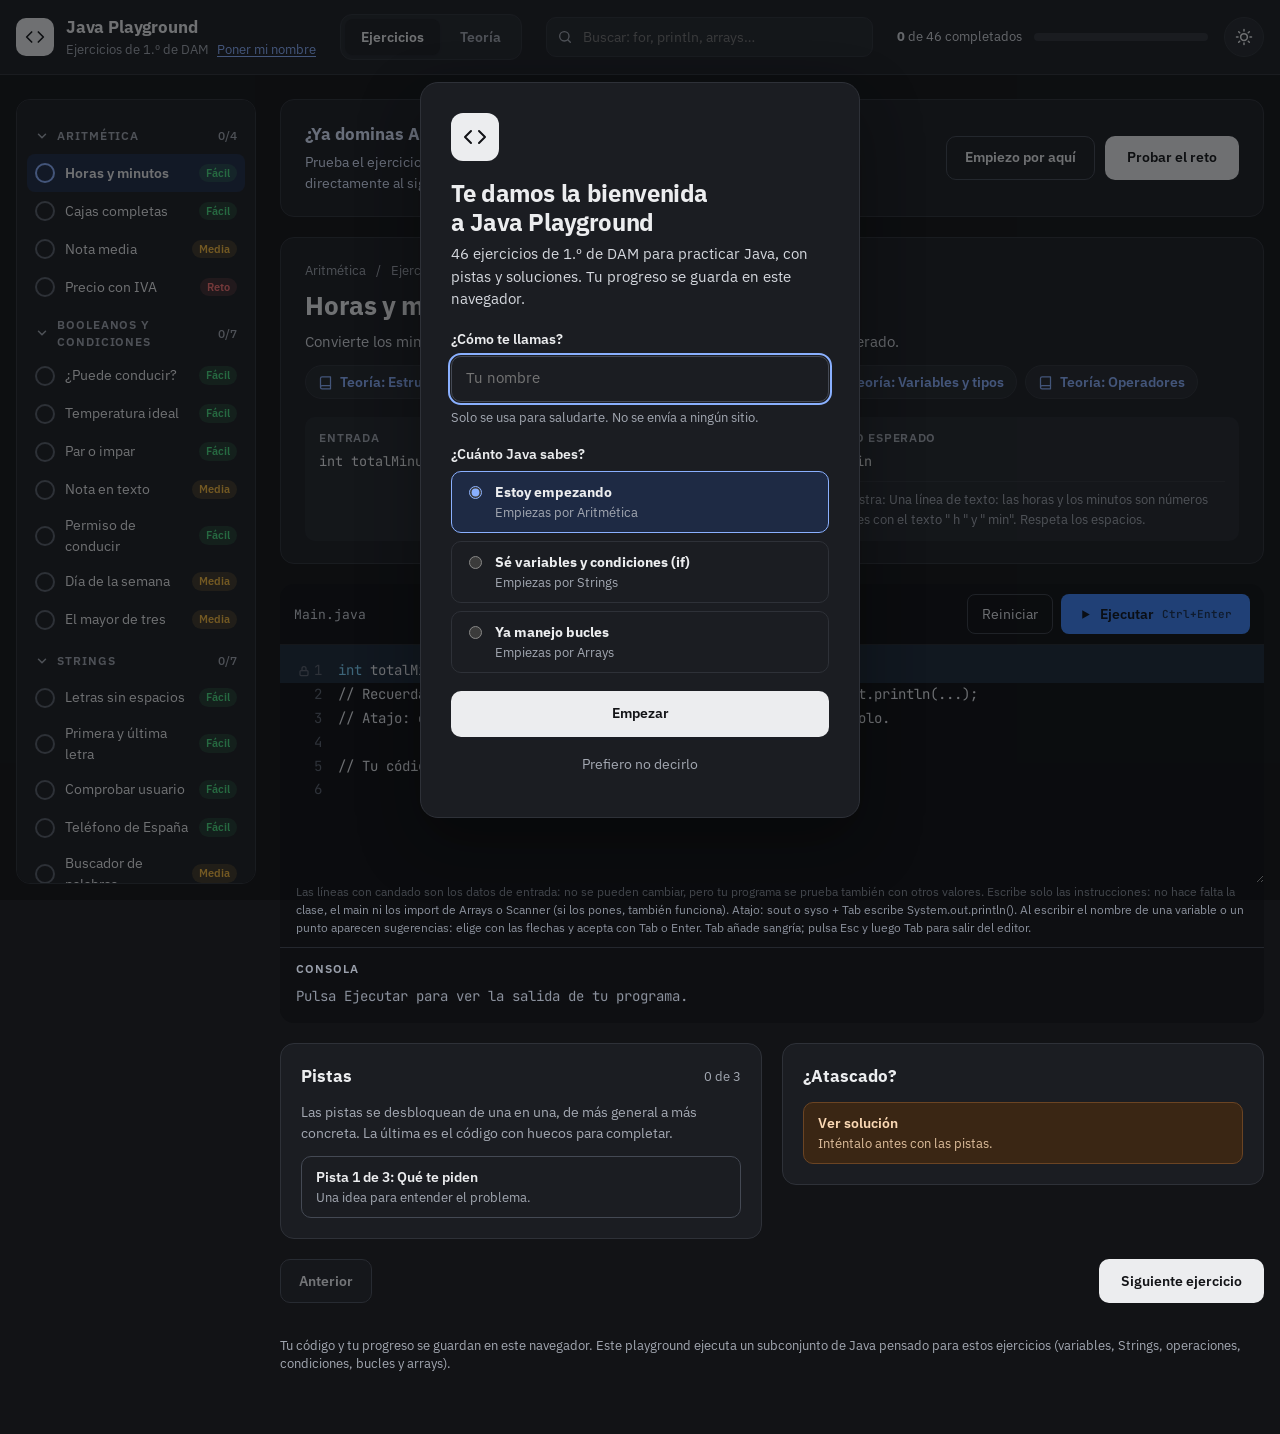
==== commit b31ba056: "Apartado Teoría, buscador y barras laterales con scroll propio - 21 temas de teoría con ejemplos eje" ====
--- a/index.html
+++ b/index.html
@@ -126,6 +126,8 @@
 /* estructura */
 .layout { padding-block: 24px 48px; display: flex; flex-wrap: wrap; gap: 24px; align-items: flex-start; }
 .side { flex: 1 1 240px; max-width: 290px; background: var(--surface); border: 1px solid var(--line); border-radius: 14px; padding: 14px 10px; position: sticky; top: calc(env(safe-area-inset-top, 0px) + 16px); }
+/* la lista tiene su propio scroll: se recorre sin mover la página */
+.side { max-height: calc(100vh - env(safe-area-inset-top, 0px) - 32px); overflow-y: auto; overscroll-behavior: contain; box-sizing: border-box; scrollbar-width: thin; }
 .main { flex: 999 1 560px; min-width: 0; display: flex; flex-direction: column; gap: 20px; }
 .group-name { font-size: 11.5px; font-weight: 600; letter-spacing: 0.08em; text-transform: uppercase; color: var(--muted); padding: 8px 8px 4px; }
 .group-head { display: flex; align-items: center; gap: 8px; width: 100%; min-height: 36px; padding: 6px 8px; margin-top: 4px; border: none; border-radius: 8px; background: transparent; color: var(--muted); font-size: 11.5px; font-weight: 600; letter-spacing: 0.08em; text-transform: uppercase; text-align: left; }
@@ -254,6 +256,64 @@
 .btn-sec[disabled], .btn-pri[disabled] { opacity: .45; cursor: default; }
 .foot { font-size: 12.5px; color: var(--muted); }
 
+/* pestañas Ejercicios / Teoría */
+.tabs { display: flex; gap: 4px; padding: 4px; border-radius: 12px; background: var(--surface-2); border: 1px solid var(--line); }
+.tabs button { min-height: 36px; padding: 0 16px; border: none; border-radius: 8px; background: transparent; color: var(--muted); font: inherit; font-size: 14px; font-weight: 600; }
+.tabs button:hover { color: var(--fg); }
+.tabs button[aria-current="page"] { background: var(--surface); color: var(--fg); box-shadow: 0 1px 2px rgba(0, 0, 0, 0.12); }
+/* teoría */
+.teo-soon { font-size: 12.5px; color: var(--muted); padding: 10px 8px 4px; margin: 0; }
+.teo { line-height: 1.65; color: var(--fg-2); }
+.teo .title { color: var(--fg); }
+.teo-intro { font-size: 16.5px; color: var(--muted); margin: 0 0 8px; }
+.teo h2 { font-size: 19px; color: var(--fg); margin: 30px 0 8px; padding-top: 18px; border-top: 1px solid var(--line); letter-spacing: -0.01em; }
+.teo p, .teo ul { margin: 0 0 12px; }
+.teo li { margin-bottom: 6px; }
+.teo code { font-family: var(--font-code); font-size: .9em; background: var(--surface-2); border: 1px solid var(--line); border-radius: 5px; padding: 1px 5px; }
+.teo-code { margin: 0; padding: 14px 16px; font-family: var(--font-code); font-size: 14px; line-height: 1.7; white-space: pre; overflow-x: auto; color: var(--code-fg); tab-size: 4; }
+.teo-code .t { color: #7DD3FC; } .teo-code .n { color: #FBBF24; } .teo-code .s { color: #86EFAC; } .teo-code .c { color: #7C8290; } .teo-code .k { color: #C4B5FD; }
+textarea.teo-code { display: block; width: 100%; box-sizing: border-box; border: none; background: transparent; resize: vertical; caret-color: #93C5FD; }
+textarea.teo-code:focus { outline: none; box-shadow: inset 0 0 0 2px #3B82F6; }
+.teo-syntax { margin: 0 0 14px; border-left: 4px solid var(--accent); background: var(--surface-2); border-radius: 0 10px 10px 0; padding: 10px 0 2px; }
+.teo-syntax .label { padding: 0 16px; }
+.teo-syntax .teo-code { color: var(--fg); padding-top: 4px; }
+.teo-syntax .teo-code .t, .teo-syntax .teo-code .k { color: var(--accent); font-weight: 600; } .teo-syntax .teo-code .c { color: var(--muted); }
+.teo-ex { margin: 0 0 16px; background: var(--code-bg); border-radius: 12px; overflow: hidden; }
+.teo-ex-bar { display: flex; flex-wrap: wrap; align-items: center; justify-content: space-between; gap: 8px; padding: 8px 10px 8px 16px; border-bottom: 1px solid var(--code-line); font-size: 12px; font-weight: 600; letter-spacing: 0.08em; text-transform: uppercase; color: #9AA0AC; }
+.teo-ex-bar > div { display: flex; gap: 8px; }
+.teo-ex-bar button { min-height: 34px; text-transform: none; letter-spacing: 0; }
+.teo-ex .out { border-top: 1px solid var(--code-line); padding: 12px 16px; }
+.teo-note { margin: 0 0 14px; padding: 12px 16px; border-radius: 10px; border: 1px solid; }
+.teo-note b { margin-right: 4px; }
+.teo-note.tip { background: var(--accent-soft); border-color: transparent; color: var(--accent-ink); }
+.teo-note.warn { background: var(--warn-soft); border-color: var(--warn-line); color: var(--warn-ink); }
+.teo-table { overflow-x: auto; margin: 0 0 12px; }
+.teo-table table { border-collapse: collapse; min-width: 100%; font-size: 14px; }
+.teo-table th, .teo-table td { text-align: left; vertical-align: top; padding: 8px 12px; border-bottom: 1px solid var(--line); }
+.teo-table td:first-child, .teo-table th { white-space: nowrap; }
+.teo-table th { font-size: 12.5px; color: var(--muted); font-weight: 600; background: var(--surface-2); }
+.teo-practice-list { display: flex; flex-wrap: wrap; gap: 8px; }
+.teo-practice-list .btn-line { width: auto; display: inline-flex; align-items: center; gap: 8px; }
+@media (max-width: 760px) { .tabs { order: 3; flex: 1 1 100%; } .tabs button { flex: 1; } }
+.teo-links { display: flex; flex-wrap: wrap; gap: 8px; margin: -6px 0 18px; }
+.teo-link { display: inline-flex; align-items: center; gap: 7px; min-height: 34px; padding: 0 12px; border-radius: 99px; border: 1px solid var(--line); background: var(--surface-2); color: var(--accent); font: inherit; font-size: 13.5px; font-weight: 600; }
+.teo-link:hover { border-color: var(--accent); }
+/* búsqueda de la cabecera */
+.search { position: relative; flex: 1 1 260px; max-width: 380px; }
+.search input { width: 100%; box-sizing: border-box; min-height: 40px; padding: 0 12px 0 36px; border-radius: 10px; border: 1px solid var(--line); background: var(--surface-2); color: var(--fg); font: inherit; font-size: 14px; }
+.search input:focus { outline: 2px solid var(--accent); outline-offset: 1px; background: var(--surface); }
+.search > svg { position: absolute; left: 11px; top: 50%; transform: translateY(-50%); color: var(--muted); pointer-events: none; }
+.search-results { position: absolute; z-index: 30; left: 0; right: 0; top: calc(100% + 6px); min-width: min(420px, calc(100vw - 32px)); max-height: min(70vh, 520px); overflow-y: auto; background: var(--surface); border: 1px solid var(--line); border-radius: 12px; box-shadow: 0 12px 36px rgba(0, 0, 0, 0.25); padding: 6px; }
+.sr-group { font-size: 11.5px; font-weight: 600; letter-spacing: 0.08em; text-transform: uppercase; color: var(--muted); padding: 8px 10px 4px; }
+.sr-item { display: flex; flex-direction: column; gap: 2px; width: 100%; padding: 8px 10px; border: none; border-radius: 8px; background: transparent; color: var(--fg); text-align: left; font: inherit; }
+.sr-item:hover, .sr-item[aria-selected="true"] { background: var(--accent-soft); }
+.sr-title { font-size: 14px; font-weight: 600; display: flex; flex-wrap: wrap; align-items: center; gap: 6px; }
+.sr-sub { font-weight: 500; color: var(--muted); }
+.sr-snip { font-size: 12.5px; color: var(--muted); }
+.sr-empty { margin: 0; padding: 12px; font-size: 14px; color: var(--muted); }
+@media (max-width: 760px) { .search { order: 4; flex: 1 1 100%; max-width: none; } .search-results { min-width: 0; } }
+.teo-norun { font-size: 11.5px; letter-spacing: 0; text-transform: none; font-weight: 500; color: var(--code-muted); }
+#teoSide .group-count { color: var(--muted); }
 @media (max-width: 760px) {
   .side { display: none; }
   .picker { display: block; }
@@ -272,6 +332,15 @@
         <div class="brand-name">Java Playground</div>
         <div class="brand-sub" id="brandSub">Ejercicios de 1.º de DAM</div>
       </div>
+    </div>
+    <nav class="tabs" aria-label="Secciones">
+      <button type="button" data-view="ej" aria-current="page">Ejercicios</button>
+      <button type="button" data-view="teo">Teoría</button>
+    </nav>
+    <div class="search" role="search">
+      <svg aria-hidden="true" width="16" height="16" viewBox="0 0 24 24" fill="none" stroke="currentColor" stroke-width="2" stroke-linecap="round" stroke-linejoin="round"><circle cx="11" cy="11" r="7"></circle><path d="m20 20-3.5-3.5"></path></svg>
+      <input id="searchInput" type="search" placeholder="Buscar: for, println, arrays…" aria-label="Buscar en teoría y ejercicios" aria-controls="searchResults" autocomplete="off" spellcheck="false">
+      <div class="search-results" id="searchResults" role="listbox" hidden></div>
     </div>
     <div class="top-right">
       <div class="progress">
@@ -283,7 +352,7 @@
   </div>
 </header>
 
-<div class="wrap layout">
+<div class="wrap layout" id="ejView">
   <nav class="side" aria-label="Lista de ejercicios" id="side"></nav>
 
   <main class="main">
@@ -316,6 +385,7 @@
       <div class="crumb"><span id="exGroup"></span><span aria-hidden="true">/</span><span id="exNum"></span><span class="chip" id="exLevel"></span><span class="solved-tag" id="exSolved" hidden><svg aria-hidden="true" width="14" height="14" viewBox="0 0 24 24" fill="none" stroke="currentColor" stroke-width="3" stroke-linecap="round" stroke-linejoin="round"><polyline points="20 6 9 17 4 12"></polyline></svg>Completado</span><button type="button" class="practice-btn" id="practiceBtn" hidden>Practicar de nuevo</button></div>
       <h1 class="title" id="exTitle"></h1>
       <p class="statement" id="exStatement"></p>
+      <div class="teo-links" id="exTeoria" hidden></div>
       <div class="io">
         <div><div class="label">Entrada</div><pre id="exInput"></pre></div>
         <div><div class="label">Resultado esperado</div><pre id="exExpected"></pre><p class="out-info" id="exOutInfo" hidden></p></div>
@@ -387,6 +457,20 @@
     </div>
     <p class="foot">Tu código y tu progreso se guardan en este navegador. Este playground ejecuta un subconjunto de Java pensado para estos ejercicios (variables, Strings, operaciones, condiciones, bucles y arrays).</p>
   </main>
+</div>
+<div class="wrap layout" id="teoView" hidden>
+  <nav class="side" aria-label="Temas de teoría" id="teoSide"></nav>
+  <div class="main">
+    <div class="picker">
+      <label for="teoSelect">Tema</label>
+      <select id="teoSelect"></select>
+    </div>
+    <article class="card teo" id="teoArticle"></article>
+    <div class="pager">
+      <button type="button" class="btn-sec" id="teoPrev">Anterior</button>
+      <button type="button" class="btn-pri" id="teoNext">Siguiente</button>
+    </div>
+  </div>
 </div>
 
 <div class="overlay" id="welcomeOverlay" hidden>
@@ -600,6 +684,12 @@
       var t = this.peek();
       if (this.is('{')) return this.block();
       if (this.is(';')) { this.next(); return { k: 'Empty', line: t.line }; }
+      // etiqueta (fuera: for ...), para break fuera; o continue fuera;
+      if (t.k === 'id' && this.is(':', 1)) {
+        this.next(); this.next();
+        var lb = this.statement(); lb.lbl = t.v;
+        return { k: 'Labeled', label: t.v, body: lb, line: t.line };
+      }
       if (this.is('if')) {
         this.next(); this.expect('('); var c = this.expr(); this.expect(')');
         var th = this.statement(), el = null;
@@ -639,8 +729,10 @@
         this.expect(')');
         return { k: 'For', init: init, cond: cond, upd: upd, body: this.statement(), line: t.line };
       }
-      if (this.is('break')) { this.next(); this.expect(';'); return { k: 'Break', line: t.line }; }
-      if (this.is('continue')) { this.next(); this.expect(';'); return { k: 'Continue', line: t.line }; }
+      if (this.is('break') || this.is('continue')) {
+        this.next(); var bl = this.peek().k === 'id' ? this.next().v : null; this.expect(';');
+        return { k: t.v === 'break' ? 'Break' : 'Continue', label: bl, line: t.line };
+      }
       if (this.is('return')) {
         this.next();
         if (!this.is(';')) cerr('incompatible types: unexpected return value', t.line);
@@ -955,6 +1047,12 @@
     nextDouble: [[[], 'double']],
     next: [[[], 'String']],
     nextLine: [[[], 'String']],
+    nextLong: [[[], 'long']],
+    nextBoolean: [[[], 'boolean']],
+    hasNext: [[[], 'boolean']],
+    hasNextInt: [[[], 'boolean']],
+    hasNextDouble: [[[], 'boolean']],
+    hasNextLine: [[[], 'boolean']],
     close: [[[], 'void']]
   };
   var STATIC = {
@@ -1057,7 +1155,16 @@
         ctx.loops++; checkSub(node.body, es, ctx); ctx.loops--;
         return;
       }
-      case 'Break': if (!ctx.loops && !ctx.sw) cerr('break outside switch or loop', node.line); return;
+      case 'Break':
+        if (node.label) { if (!findLabel(ctx, node.label)) cerr('undefined label: ' + node.label, node.line); return; }
+        if (!ctx.loops && !ctx.sw) cerr('break outside switch or loop', node.line); return;
+      case 'Labeled': {
+        if (findLabel(ctx, node.label)) cerr('label ' + node.label + ' already in use', node.line);
+        ctx.labels = (ctx.labels || []).concat([{ name: node.label, loop: /^(While|DoWhile|For|ForEach)$/.test(node.body.k) }]);
+        check(node.body, scope, ctx);
+        ctx.labels = ctx.labels.slice(0, -1);
+        return;
+      }
       case 'Switch': checkSwitch(node, scope, ctx, false); return;
       case 'Yield':
         if (!ctx.yields) cerr('yield outside of switch expression', node.line);
@@ -1065,9 +1172,12 @@
         if (yt === 'void') cerr("'void' type not allowed here", node.line);
         ctx.yields.push(node.e);
         return;
-      case 'Continue': if (!ctx.loops) cerr('continue outside of loop', node.line); return;
-    }
-  }
+      case 'Continue':
+        if (node.label) { var cl = findLabel(ctx, node.label); if (!cl) cerr('undefined label: ' + node.label, node.line); if (!cl.loop) cerr('not a loop label: ' + node.label, node.line); return; }
+        if (!ctx.loops) cerr('continue outside of loop', node.line); return;
+    }
+  }
+  function findLabel(ctx, name) { return (ctx.labels || []).filter(function (l) { return l.name === name; })[0] || null; }
   function containsYield(st) {
     if (!st || typeof st !== 'object') return false;
     if (st.k === 'Yield') return true;
@@ -1567,20 +1677,33 @@
     needObj(o, line);
     var inp = rt.input;
     if (name === 'close') return undefined;
+    if (name === 'hasNextLine') {
+      if (inp.pos >= inp.buf.length) { if (!inp.lines.length && !rt.interactive) return false; rt.readLine(line, null); }
+      return true;
+    }
     if (name === 'nextLine') {
       if (inp.pos >= inp.buf.length) rt.readLine(line, 'No line found');
       var nl = inp.buf.indexOf('\n', inp.pos), ln = inp.buf.slice(inp.pos, nl);
       inp.pos = nl + 1;
       return new JStr(ln);
     }
+    var p0 = inp.pos;
     for (;;) {
-      while (inp.pos < inp.buf.length && /\s/.test(inp.buf[inp.pos])) inp.pos++;
-      if (inp.pos < inp.buf.length) break;
+      while (p0 < inp.buf.length && /\s/.test(inp.buf[p0])) p0++;
+      if (p0 < inp.buf.length) break;
+      // hasNext… sin más entrada (y sin teclado esperando) dice false en vez de fallar
+      if (/^has/.test(name) && !inp.lines.length && !rt.interactive) return false;
       rt.readLine(line, null);
     }
-    var end = inp.pos;
+    var end = p0;
     while (!/\s/.test(inp.buf[end])) end++;
-    var tok = inp.buf.slice(inp.pos, end), v;
+    var tok = inp.buf.slice(p0, end), v;
+    var isInt = /^[+-]?\d+$/.test(tok) && Math.abs(Number(tok)) <= 2147483648 && Number(tok) !== 2147483648;
+    var isDbl = /^[+-]?(\d+([.,]\d*)?|[.,]\d+)$/.test(tok);
+    if (name === 'hasNext') return true;
+    if (name === 'hasNextInt') return isInt;
+    if (name === 'hasNextDouble') return isDbl;
+    inp.pos = p0;
     if (name === 'nextInt') {
       if (!/^[+-]?\d+$/.test(tok)) throw new JavaException('java.util.InputMismatchException', null, line);
       v = Number(tok);
@@ -1589,6 +1712,12 @@
       // el teclado en español usa coma decimal (3,5); también se acepta el punto
       if (!/^[+-]?(\d+([.,]\d*)?|[.,]\d+)$/.test(tok)) throw new JavaException('java.util.InputMismatchException', null, line);
       v = Number(tok.replace(',', '.'));
+    } else if (name === 'nextLong') {
+      if (!/^[+-]?\d+$/.test(tok) || Math.abs(Number(tok)) > 9223372036854775807) throw new JavaException('java.util.InputMismatchException', null, line);
+      v = Number(tok);
+    } else if (name === 'nextBoolean') {
+      if (!/^(true|false)$/i.test(tok)) throw new JavaException('java.util.InputMismatchException', null, line);
+      v = tok.toLowerCase() === 'true';
     } else v = new JStr(tok);
     inp.pos = end;
     return v;
@@ -2014,14 +2143,14 @@
         while (evalExpr(st.cond, env, rt)) {
           rt.tick();
           var w = exec(st.body, new Env(env), rt);
-          if (w === BREAK) break; if (w && w !== CONTINUE) return w;
+          if (w === BREAK) break; if (w && w !== CONTINUE && !(w.cont && w.cont === st.lbl)) return w;
         }
         return null;
       case 'DoWhile':
         do {
           rt.tick();
           var dw = exec(st.body, new Env(env), rt);
-          if (dw === BREAK) break; if (dw && dw !== CONTINUE) return dw;
+          if (dw === BREAK) break; if (dw && dw !== CONTINUE && !(dw.cont && dw.cont === st.lbl)) return dw;
         } while (evalExpr(st.cond, env, rt));
         return null;
       case 'For': {
@@ -2030,7 +2159,7 @@
         while (!st.cond || evalExpr(st.cond, fe, rt)) {
           rt.tick();
           var f = exec(st.body, new Env(fe), rt);
-          if (f === BREAK) break; if (f && f !== CONTINUE) return f;
+          if (f === BREAK) break; if (f && f !== CONTINUE && !(f.cont && f.cont === st.lbl)) return f;
           st.upd.forEach(function (u) { evalExpr(u, fe, rt); });
         }
         return null;
@@ -2044,7 +2173,7 @@
           var le = new Env(env);
           le.v[st.name] = arr.a[k] === null ? null : convert(arr.a[k], iet, st.type);
           var fr = exec(st.body, le, rt);
-          if (fr === BREAK) break; if (fr && fr !== CONTINUE) return fr;
+          if (fr === BREAK) break; if (fr && fr !== CONTINUE && !(fr.cont && fr.cont === st.lbl)) return fr;
         }
         return null;
       }
@@ -2065,8 +2194,9 @@
         return null;
       }
       case 'Yield': return { yld: true, v: evalExpr(st.e, env, rt), t: st.e.type };
-      case 'Break': return BREAK;
-      case 'Continue': return CONTINUE;
+      case 'Break': return st.label ? { brk: st.label } : BREAK;
+      case 'Continue': return st.label ? { cont: st.label } : CONTINUE;
+      case 'Labeled': { var lr = exec(st.body, env, rt); return lr && lr.brk === st.label ? null : lr; }
       case 'Return': return RETURN;
     }
   }
@@ -2078,6 +2208,7 @@
     interned = {}; hashSeed = 0; cellCount = 0;
     var echo = [];
     var rt = {
+      interactive: !!opts.interactive,
       // lo que se escribe en el teclado: opts.input es la lista de líneas; si se acaban y el programa pide
       // más, en modo interactivo se para (kind: 'input') y si no, falla como Java sin más entrada
       input: { buf: '', pos: 0, lines: (opts.input || []).slice() },
@@ -3024,7 +3155,7 @@
     sel.addEventListener('change', function () { go(+sel.value); });
   }
   function refreshNav() {
-    var btns = document.querySelectorAll('.ex-btn');
+    var btns = document.querySelectorAll('#side .ex-btn');
     btns.forEach(function (b) {
       var i = +b.dataset.i, e = EXERCISES[i], d = b.querySelector('.dot');
       b.setAttribute('aria-current', i === state.current ? 'true' : 'false');
@@ -3602,6 +3733,13 @@
     paintThemeBtn();
   });
   paintThemeBtn();
+
+  // para el apartado de Teoría: abrir un ejercicio desde «Practícalo»
+  window.JP = {
+    goExercise: function (id) { for (var i = 0; i < EXERCISES.length; i++) if (EXERCISES[i].id === id) return go(i); },
+    current: function () { return ex(); },
+    onRender: function (f) { hooks.render.push(f); }
+  };
 
   buildNav();
   render();
@@ -3906,6 +4044,1638 @@
 
 })();
 </script>
+<script>
+// Apartado de Teoría: cada tema es una lista de bloques que pinta teoria.js.
+// Los temas están en teoria_1.js … teoria_4.js (uno por bloque del índice), en orden.
+//   { h: 'Título de sección' }                 { p: 'Párrafo: `código` y **negrita**' }
+//   { syntax: 'código' }                       (sintaxis general, sin botón de ejecutar)
+//   { code: 'código' }                         (ejemplo que se puede ejecutar y editar; con Scanner pide datos en la consola)
+//       stdin: ['…']   lo que se escribe en las pruebas automáticas (pruebas/teoria.js)
+//       error: true    el ejemplo muestra un error a propósito;  random: true  la salida cambia cada vez
+//   { java: 'código' }                         (código que no se puede ejecutar aquí: programa con import, float, var…)
+//   { note: 'texto', kind: 'tip' | 'warn' }   { list: ['…', '…'] }
+//   { table: [['cabecera', …], ['fila', …], …] }
+//   { practice: ['l4', 'l13'] }                (ejercicios de la página para practicarlo)
+var TEORIA = [];
+// Teoría, bloque 1: Primeros pasos
+TEORIA.push(
+  {
+    id: 'estructura', group: 'Primeros pasos', title: 'Estructura de un programa',
+    intro: 'Las partes que tiene todo programa en Java y cómo se pone en marcha.',
+    blocks: [
+      { h: 'El primer programa' },
+      { p: 'Todo programa de Java vive dentro de una **clase**, y empieza a ejecutarse por el método **main**. Este es el programa más pequeño que muestra algo por pantalla:' },
+      { code: 'public class Main {\n    public static void main(String[] args) {\n        System.out.println("Hola, mundo");\n    }\n}' },
+      { p: 'En este playground puedes escribir solo las instrucciones de dentro del `main` (como en los ejercicios): la página pone la clase y el `main` por ti. Si los escribes completos, también funciona.' },
+
+      { h: 'Las partes, una a una' },
+      { table: [['Parte', 'Qué es'],
+        ['`public class Main`', 'Declara una clase llamada Main. El archivo tiene que llamarse igual que la clase pública: `Main.java`.'],
+        ['`{ … }`', 'Las llaves marcan dónde empieza y dónde acaba un bloque: la clase, el método, un if, un bucle…'],
+        ['`public static void main(String[] args)`', 'El método principal. Java empieza a ejecutar por aquí, siempre con esta cabecera exacta.'],
+        ['`System.out.println(…);`', 'Una instrucción: muestra un texto en la consola y salta de línea.'],
+        ['`;`', 'Cada instrucción termina en punto y coma.']] },
+      { note: 'Java distingue mayúsculas y minúsculas: `Main`, `main` y `MAIN` son tres nombres distintos. `system.out.println` no compila: es `System`.', kind: 'warn' },
+
+      { h: 'Instrucciones y bloques' },
+      { p: 'Las instrucciones se ejecutan de arriba abajo, una detrás de otra:' },
+      { code: 'System.out.println("Primero");\nSystem.out.println("Segundo");\nSystem.out.println("Tercero");' },
+      { p: 'La sangría (los espacios al principio de la línea) no cambia lo que hace el programa, pero se usa siempre para que se vea qué está dentro de cada bloque. Lo habitual son 4 espacios por nivel.' },
+
+      { h: 'Comentarios' },
+      { p: 'Los comentarios son notas para las personas que leen el código: Java los ignora.' },
+      { code: '// Comentario de una línea: desde las dos barras hasta el final\nSystem.out.println("Hola"); // también puede ir al final de una línea\n\n/* Comentario de varias líneas:\n   todo lo que hay entre los dos símbolos */\nSystem.out.println("Adiós");' },
+      { p: 'Hay un tercer tipo, `/** … */`, el comentario de documentación (Javadoc), que se pone encima de clases y métodos para generar su documentación.' },
+      { note: 'Comentar una línea de código (poner `//` delante) es un truco muy útil para probar qué pasa sin ella, sin tener que borrarla.', kind: 'tip' },
+
+      { h: 'import: usar clases de otros paquetes' },
+      { p: 'Las clases de Java están organizadas en **paquetes**. Las de `java.lang` (como `String`, `Math` o `System`) se pueden usar directamente; las demás hay que importarlas al principio del archivo:' },
+      { java: 'import java.util.Scanner;   // una clase concreta\nimport java.util.Arrays;\nimport java.util.*;         // todas las clases del paquete java.util\n\npublic class Main {\n    public static void main(String[] args) {\n        // ...\n    }\n}' },
+      { p: 'En este playground los `import` de `Scanner` y `Arrays` no hacen falta (si los pones, también funciona).' },
+
+      { h: 'Compilar y ejecutar' },
+      { p: 'Java no ejecuta directamente el archivo `.java`. Primero lo **compila** (lo traduce a *bytecode*, un archivo `.class`) y después la **máquina virtual de Java** (JVM) ejecuta ese bytecode. Por eso el mismo `.class` funciona en Windows, Linux o Mac.' },
+      { java: 'javac Main.java     // compila: crea Main.class (o muestra los errores)\njava Main           // ejecuta la clase Main' },
+      { p: 'Los errores de compilación (falta un `;`, una variable no existe, los tipos no encajan…) impiden ejecutar el programa. Los errores de ejecución (dividir entre 0, salirse de un array…) aparecen cuando el programa ya está funcionando.' },
+      { code: 'System.out.println("Antes del error");\nSystem.out.println(10 / 0);\nSystem.out.println("Esto ya no se ve");', error: true },
+
+      { h: 'Errores típicos' },
+      { list: [
+        'Olvidar el `;` al final de una instrucción: `error: \';\' expected`.',
+        'Llaves sin cerrar o de más: el error suele aparecer al final del archivo (`reached end of file while parsing`).',
+        'Escribir mal mayúsculas: `string` en vez de `String`, `system` en vez de `System`.',
+        'Que el nombre del archivo no coincida con el de la clase pública.'
+      ] },
+
+      { h: 'Resumen' },
+      { list: [
+        'Un programa es una clase con un método `main`, que es donde empieza a ejecutarse.',
+        'Las instrucciones terminan en `;` y los bloques van entre llaves.',
+        'Los comentarios (`//`, `/* */`, `/** */`) no se ejecutan.',
+        'Las clases que no son de `java.lang` se importan con `import`.',
+        'Primero se compila (`javac`) y luego se ejecuta (`java`).'
+      ] },
+      { practice: ['a1'] }
+    ]
+  },
+  {
+    id: 'consola', group: 'Primeros pasos', title: 'Mostrar por consola',
+    intro: 'println, print y printf: cómo sacar textos y valores por pantalla, y con qué formato.',
+    blocks: [
+      { h: 'println y print' },
+      { p: '`System.out.println(valor)` muestra el valor y **salta de línea** al final. `System.out.print(valor)` lo muestra **sin** saltar, así que lo siguiente sale en la misma línea.' },
+      { code: 'System.out.println("Uno");\nSystem.out.println("Dos");\nSystem.out.print("Tres ");\nSystem.out.print("Cuatro");\nSystem.out.println();   // sin nada: solo salta de línea\nSystem.out.println("Cinco");' },
+      { p: 'Se puede mostrar cualquier tipo de valor: textos, números, booleanos, caracteres, el resultado de una operación…' },
+      { code: 'System.out.println(42);\nSystem.out.println(3.5);\nSystem.out.println(true);\nSystem.out.println(\'A\');\nSystem.out.println(7 * 6);' },
+
+      { h: 'Unir textos y valores con +' },
+      { p: 'Con `+` se une (concatena) un texto con otros textos o valores:' },
+      { code: 'String nombre = "Ana";\nint edad = 20;\nSystem.out.println("Me llamo " + nombre + " y tengo " + edad + " años");' },
+      { note: 'El `+` se evalúa de izquierda a derecha. Mientras haya solo números, suma; en cuanto aparece un texto, todo lo que viene después se une como texto. Usa paréntesis para sumar antes de unir.', kind: 'warn' },
+      { code: 'System.out.println("Total: " + 2 + 3);    // une: Total: 23\nSystem.out.println("Total: " + (2 + 3));  // suma primero: Total: 5\nSystem.out.println(2 + 3 + " es el total"); // suma y luego une: 5 es el total' },
+
+      { h: 'Caracteres especiales (secuencias de escape)' },
+      { p: 'Dentro de un texto, la barra invertida `\\` introduce caracteres especiales:' },
+      { table: [['Secuencia', 'Qué hace'], ['`\\n`', 'Salto de línea'], ['`\\t`', 'Tabulador'], ['`\\"`', 'Comillas dobles dentro del texto'], ['`\\\'`', 'Comilla simple (en un char)'], ['`\\\\`', 'Una barra invertida']] },
+      { code: 'System.out.println("Línea 1\\nLínea 2");\nSystem.out.println("Nombre\\tEdad");\nSystem.out.println("Ana\\t20");\nSystem.out.println("Dijo \\"hola\\"");\nSystem.out.println("C:\\\\Usuarios");' },
+
+      { h: 'printf: salida con formato' },
+      { p: '`System.out.printf(formato, valores…)` escribe un texto en el que cada **especificador** (`%d`, `%s`…) se sustituye por el siguiente valor. No salta de línea: para eso se pone `%n` (o `\\n`).' },
+      { table: [['Especificador', 'Para', 'Ejemplo'], ['`%d`', 'enteros (int, long)', '`printf("%d", 7)` → 7'], ['`%f`', 'decimales (double)', '`printf("%f", 2.5)` → 2,500000'], ['`%.2f`', 'decimales con 2 cifras (redondea)', '`printf("%.2f", 3.14159)` → 3,14'], ['`%s`', 'textos (y cualquier valor)', '`printf("%s", "hola")` → hola'], ['`%c`', 'un carácter', '`printf("%c", \'x\')` → x'], ['`%b`', 'boolean', '`printf("%b", true)` → true'], ['`%n`', 'salto de línea', ''], ['`%%`', 'el símbolo %', '`printf("50%%")` → 50%']] },
+      { code: 'String producto = "Café";\ndouble precio = 1.456;\nint unidades = 3;\nSystem.out.printf("%s: %d x %.2f euros%n", producto, unidades, precio);\nSystem.out.printf("Total: %.2f euros%n", unidades * precio);' },
+      { note: 'Los decimales salen con coma (1,46) porque Java usa el idioma del sistema, y en español el separador decimal es la coma. `println` siempre usa punto.', kind: 'tip' },
+
+      { h: 'Anchura y alineación' },
+      { p: 'Un número entre el `%` y la letra indica la anchura mínima: rellena con espacios. Con `-` se alinea a la izquierda, y con `0` se rellena con ceros:' },
+      { code: 'System.out.printf("[%5d]%n", 42);     // derecha, 5 huecos\nSystem.out.printf("[%-5d]%n", 42);    // izquierda\nSystem.out.printf("[%05d]%n", 42);    // con ceros\nSystem.out.printf("[%8.2f]%n", 3.14159);\nSystem.out.printf("%-8s%5s%n", "Nombre", "Nota");\nSystem.out.printf("%-8s%5.1f%n", "Ana", 8.25);\nSystem.out.printf("%-8s%5.1f%n", "Luis", 10.0);' },
+
+      { h: 'String.format' },
+      { p: '`String.format` funciona igual que `printf`, pero en vez de mostrar el texto lo **devuelve** para guardarlo en una variable:' },
+      { code: 'double media = 7.6666;\nString texto = String.format("Media: %.1f", media);\nSystem.out.println(texto);' },
+
+      { h: 'Errores típicos' },
+      { list: [
+        'Pasar varios valores a `println` separados por comas: `println("a", 3)` no compila; se unen con `+`.',
+        'Olvidar los paréntesis al sumar dentro de un texto: `"Total: " + 2 + 3` da `Total: 23`.',
+        'Usar `%d` con un double (o `%f` con un int): falla al ejecutarse con `IllegalFormatConversionException`.',
+        'Olvidar el `%n` en `printf`: lo siguiente sale pegado en la misma línea.'
+      ] },
+      { code: 'System.out.printf("%d%n", 2.5);', error: true },
+
+      { h: 'Resumen' },
+      { list: [
+        '`println` muestra y salta de línea; `print` no salta.',
+        '`+` une textos con valores; los paréntesis deciden qué se suma antes.',
+        '`\\n`, `\\t`, `\\"` y `\\\\` son caracteres especiales dentro de un texto.',
+        '`printf` y `String.format` dan formato: `%d`, `%.2f`, `%s`, anchura y alineación.'
+      ] },
+      { practice: ['a1', 'a3', 'l2'] }
+    ]
+  },
+  {
+    id: 'variables', group: 'Primeros pasos', title: 'Variables y tipos',
+    intro: 'Guardar datos con nombre: los tipos primitivos, String, las constantes y cómo nombrarlas.',
+    blocks: [
+      { h: 'Qué es una variable' },
+      { p: 'Una variable es un espacio de memoria con un **nombre** y un **tipo** donde se guarda un valor. Se **declara** indicando el tipo y el nombre, y se le da un valor con `=`:' },
+      { syntax: 'tipo nombre = valor;' },
+      { code: 'int edad = 20;\nString nombre = "Ana";\nSystem.out.println(nombre + " tiene " + edad + " años");\nedad = 21;          // se cambia su valor (ya no se pone el tipo)\nSystem.out.println(nombre + " tiene " + edad + " años");' },
+      { p: 'También se puede declarar primero y dar el valor después, o declarar varias del mismo tipo en una línea:' },
+      { code: 'int x;\nx = 5;\nint a = 1, b = 2, c = 3;\nSystem.out.println(x + a + b + c);' },
+      { note: 'Una variable local tiene que tener valor antes de usarla. Si la declaras sin valor y la lees, no compila: `variable x might not have been initialized`.', kind: 'warn' },
+
+      { h: 'Los tipos primitivos' },
+      { p: 'Java tiene 8 tipos básicos (primitivos). Guardan directamente el valor:' },
+      { table: [['Tipo', 'Guarda', 'Tamaño', 'Rango / ejemplo'],
+        ['`byte`', 'entero', '1 byte', '-128 a 127'],
+        ['`short`', 'entero', '2 bytes', '-32.768 a 32.767'],
+        ['`int`', 'entero (el habitual)', '4 bytes', 'unos ±2.100 millones'],
+        ['`long`', 'entero grande', '8 bytes', 'unos ±9 trillones; se escribe con L: `3000000000L`'],
+        ['`float`', 'decimal', '4 bytes', 'unas 7 cifras; se escribe con f: `2.5f`'],
+        ['`double`', 'decimal (el habitual)', '8 bytes', 'unas 15 cifras: `2.5`'],
+        ['`char`', 'un carácter', '2 bytes', 'entre comillas simples: `\'A\'`'],
+        ['`boolean`', 'verdadero o falso', '—', '`true` o `false`']] },
+      { code: 'int alumnos = 25;\nlong habitantes = 8000000000L;\ndouble nota = 7.5;\nchar letra = \'B\';\nboolean aprobado = true;\nSystem.out.println(alumnos + " " + habitantes + " " + nota + " " + letra + " " + aprobado);' },
+      { p: 'En la práctica se usan casi siempre `int` para enteros y `double` para decimales. `byte`, `short` y `float` se usan para ahorrar memoria (por ejemplo, en arrays muy grandes):' },
+      { java: 'byte b = 100;\nshort s = 20000;\nfloat f = 3.14f;      // sin la f no compila: 3.14 es double\n// (en este playground byte, short y float no están disponibles)' },
+      { p: 'Los límites de cada tipo están en constantes como `Integer.MAX_VALUE`. Si un `int` se pasa de su máximo, **da la vuelta** al mínimo sin avisar (desbordamiento):' },
+      { code: 'System.out.println(Integer.MAX_VALUE);\nSystem.out.println(Integer.MIN_VALUE);\nint grande = Integer.MAX_VALUE;\ngrande = grande + 1;\nSystem.out.println(grande);' },
+
+      { h: 'String: el texto' },
+      { p: '`String` no es primitivo: es una **clase**, y sus valores son objetos. Se escribe con comillas dobles y tiene muchos métodos (ver el tema Strings).' },
+      { code: 'String saludo = "Hola";\nString vacio = "";\nSystem.out.println(saludo + " tiene " + saludo.length() + " letras");\nSystem.out.println("[" + vacio + "]");' },
+      { note: 'Comillas simples para `char` (`\'A\'`, un solo carácter) y dobles para `String` (`"A"`, un texto). `\'AB\'` no compila.', kind: 'tip' },
+
+      { h: 'Constantes: final' },
+      { p: 'Con `final` la variable no se puede cambiar después de darle valor. Por convención, las constantes se escriben en MAYÚSCULAS con guiones bajos:' },
+      { code: 'final double IVA = 0.21;\nfinal int DIAS_SEMANA = 7;\ndouble precio = 100;\nSystem.out.println("Con IVA: " + precio * (1 + IVA));\nSystem.out.println("Semanas en 365 días: " + 365 / DIAS_SEMANA);' },
+      { code: 'final int MAX = 10;\nMAX = 20;', error: true },
+
+      { h: 'var: que Java deduzca el tipo' },
+      { p: 'Desde Java 10, dentro de un método se puede escribir `var` y Java deduce el tipo por el valor. El tipo sigue siendo fijo: solo te ahorras escribirlo.' },
+      { java: 'var edad = 20;        // int\nvar nota = 7.5;       // double\nvar nombre = "Ana";   // String\n// edad = "veinte";   // error: edad es int\n// (en este playground var no está disponible)' },
+
+      { h: 'Cómo nombrar las variables' },
+      { list: [
+        'Pueden tener letras, números, `_` y `$`, pero no pueden empezar por número ni tener espacios.',
+        'No pueden ser palabras reservadas: `int`, `class`, `for`, `new`…',
+        'Distinguen mayúsculas: `edad` y `Edad` son distintas.',
+        'Convención (camelCase): empiezan en minúscula y cada palabra nueva en mayúscula: `notaMedia`, `numeroDeAlumnos`.',
+        'Mejor nombres que digan qué guardan: `precioTotal` mejor que `pt` o `x`.'
+      ] },
+
+      { h: 'Ámbito: dónde existe una variable' },
+      { p: 'Una variable solo existe dentro del bloque `{ }` donde se declara (y en los bloques que hay dentro). Fuera de él no se puede usar:' },
+      { code: 'int total = 0;\nfor (int i = 1; i <= 3; i++) {\n    int doble = i * 2;     // solo existe dentro del for\n    total += doble;\n}\nSystem.out.println(total);\n// System.out.println(doble);  // error: cannot find symbol' },
+
+      { h: 'Errores típicos' },
+      { list: [
+        'Usar una variable sin darle valor antes.',
+        'Declarar dos veces la misma variable en el mismo bloque: `variable x is already defined`.',
+        'Poner un decimal en un `int`: `int x = 2.5;` no compila (ver Conversión de tipos).',
+        'Escribir un número muy grande sin la `L`: `long n = 3000000000;` no compila (`integer number too large`).'
+      ] },
+
+      { h: 'Resumen' },
+      { list: [
+        'Una variable tiene tipo, nombre y valor: `int edad = 20;`.',
+        '8 primitivos: byte, short, int, long, float, double, char y boolean. Los habituales: int, double, char y boolean.',
+        '`String` es una clase para textos, con comillas dobles.',
+        '`final` crea constantes (en MAYÚSCULAS); `var` deduce el tipo.',
+        'Una variable solo existe en el bloque donde se declara.'
+      ] },
+      { practice: ['a1', 'a2', 'b1'] }
+    ]
+  },
+  {
+    id: 'conversion', group: 'Primeros pasos', title: 'Conversión de tipos',
+    intro: 'Pasar un valor de un tipo a otro: automática, con casting, y entre números y textos.',
+    blocks: [
+      { h: 'Conversión automática (ensanchamiento)' },
+      { p: 'Java convierte solo cuando no se puede perder información: de un tipo "pequeño" a uno "más grande".' },
+      { syntax: 'byte → short → int → long → float → double\n          char → int' },
+      { code: 'int entero = 7;\ndouble decimal = entero;     // automático: 7.0\nlong grande = entero;        // automático\nchar letra = \'A\';\nint codigo = letra;          // el código del carácter: 65\nSystem.out.println(decimal + " " + grande + " " + codigo);' },
+
+      { h: 'Casting: conversión explícita' },
+      { p: 'Para ir de un tipo grande a uno pequeño hay que pedirlo con un **casting**: el tipo entre paréntesis delante del valor. Así le dices a Java que aceptas perder información.' },
+      { syntax: '(tipo) valor' },
+      { code: 'double precio = 9.99;\nint euros = (int) precio;    // corta los decimales: 9 (no redondea)\nSystem.out.println(euros);\nint numero = 66;\nchar c = (char) numero;      // el carácter con código 66\nSystem.out.println(c);\nSystem.out.println((int) -3.7);   // también corta hacia el 0: -3' },
+      { note: 'Pasar un double a int con `(int)` **trunca** (quita los decimales), no redondea: `(int) 9.99` es 9. Para redondear, usa `Math.round` (ver el tema Math).', kind: 'warn' },
+
+      { h: 'La división entera' },
+      { p: 'Si los dos números de una división son enteros, el resultado también es entero: se pierden los decimales. Basta con que uno sea `double` para que la división sea decimal:' },
+      { code: 'int a = 7, b = 2;\nSystem.out.println(a / b);            // 3\nSystem.out.println((double) a / b);   // 3.5: se convierte a antes de dividir\nSystem.out.println((double) (a / b)); // 3.0: ¡se divide antes!\nSystem.out.println(a / 2.0);          // 3.5' },
+      { p: 'Es el error clásico al calcular una media:' },
+      { code: 'int suma = 17;\nint cantidad = 4;\ndouble mal = suma / cantidad;\ndouble bien = (double) suma / cantidad;\nSystem.out.println(mal + " frente a " + bien);' },
+
+      { h: 'Promoción en las operaciones' },
+      { p: 'En una operación con tipos distintos, Java convierte al más grande antes de operar: `int + double` da `double`; `int + long` da `long`. Y con `char`, las operaciones se hacen con su código numérico:' },
+      { code: 'System.out.println(5 + 2.0);\nSystem.out.println(\'A\' + 1);          // 66: el char se convierte a int\nSystem.out.println((char) (\'A\' + 1)); // B\nchar letra = \'a\';\nletra++;                               // ++ y += sí funcionan directamente sobre un char\nSystem.out.println(letra);' },
+
+      { h: 'De texto a número' },
+      { p: 'Para convertir un texto con un número dentro, se usan los métodos `parse` de las clases envoltorio:' },
+      { code: 'int n = Integer.parseInt("42");\ndouble d = Double.parseDouble("3.5");\nlong l = Long.parseLong("9000000000");\nboolean b = Boolean.parseBoolean("true");\nSystem.out.println(n + 1);\nSystem.out.println(d * 2);\nSystem.out.println(l + " " + b);' },
+      { p: 'Si el texto no es un número válido, falla al ejecutarse:' },
+      { code: 'int n = Integer.parseInt("doce");', error: true },
+
+      { h: 'De número a texto' },
+      { code: 'int edad = 20;\nString a = String.valueOf(edad);\nString b = Integer.toString(edad);\nString c = "" + edad;               // truco: unir con un texto vacío\nSystem.out.println(a + b + c);\nSystem.out.println(a.length());' },
+
+      { h: 'Entre char y número' },
+      { code: 'char c = \'7\';\nint valor = c - \'0\';                    // 7 (los dígitos van seguidos en la tabla)\nint tambien = Character.getNumericValue(c);\nSystem.out.println(valor + tambien);\nSystem.out.println((int) \'a\' + " " + (int) \'A\' + " " + (int) \'0\');' },
+      { note: 'Ojo con `(int) \'7\'`: da 55 (el código del carácter), no 7.', kind: 'warn' },
+
+      { h: 'Errores típicos' },
+      { list: [
+        '`int x = 2.5;` no compila (`possible lossy conversion from double to int`): hace falta `(int)`.',
+        'Esperar que `(int)` redondee: trunca.',
+        'Calcular una media con enteros sin convertir: `17 / 4` es 4.',
+        'Poner el casting en el sitio equivocado: `(double) (a / b)` convierte cuando ya se han perdido los decimales.',
+        '`Integer.parseInt` con espacios o letras: `NumberFormatException`.'
+      ] },
+
+      { h: 'Resumen' },
+      { list: [
+        'De pequeño a grande la conversión es automática; de grande a pequeño hace falta `(tipo)`.',
+        '`(int)` quita los decimales sin redondear.',
+        'Entero entre entero da entero: convierte uno a `double` antes de dividir.',
+        'Texto → número: `Integer.parseInt`, `Double.parseDouble`. Número → texto: `String.valueOf`.'
+      ] },
+      { practice: ['a4', 'a2'] }
+    ]
+  },
+  {
+    id: 'operadores', group: 'Primeros pasos', title: 'Operadores',
+    intro: 'Cálculos, comparaciones y condiciones: todos los operadores de Java y en qué orden se aplican.',
+    blocks: [
+      { h: 'Aritméticos' },
+      { table: [['Operador', 'Qué hace', 'Ejemplo', 'Resultado'], ['`+`', 'suma', '`7 + 2`', '9'], ['`-`', 'resta', '`7 - 2`', '5'], ['`*`', 'multiplicación', '`7 * 2`', '14'], ['`/`', 'división', '`7 / 2`', '3 (entera)'], ['`%`', 'resto de la división', '`7 % 2`', '1']] },
+      { code: 'int a = 17, b = 5;\nSystem.out.println(a + b);\nSystem.out.println(a - b);\nSystem.out.println(a * b);\nSystem.out.println(a / b);\nSystem.out.println(a % b);\nSystem.out.println(17.0 / 5);' },
+
+      { h: 'El resto (%)' },
+      { p: 'El operador `%` da el resto de la división entera. Es muy útil:' },
+      { list: [
+        'Saber si un número es par: `n % 2 == 0`.',
+        'Saber si es múltiplo de otro: `n % 3 == 0`.',
+        'Sacar la última cifra: `n % 10`.',
+        'Repartir en grupos: minutos que sobran de las horas, `minutos % 60`.'
+      ] },
+      { code: 'int n = 2024;\nSystem.out.println(n % 2 == 0);   // par\nSystem.out.println(n % 10);       // última cifra\nint totalMinutos = 135;\nSystem.out.println(totalMinutos / 60 + " h " + totalMinutos % 60 + " min");\nSystem.out.println(-7 % 3);       // el signo es el del primero' },
+
+      { h: 'Incremento y decremento: ++ y --' },
+      { p: '`x++` suma 1 a `x` y `x--` resta 1. Puestos delante (`++x`) o detrás (`x++`) hacen lo mismo con la variable, pero cambian el valor que **devuelven** si se usan dentro de otra expresión:' },
+      { code: 'int x = 5;\nint a = x++;   // usa 5 y después suma: a = 5, x = 6\nint y = 5;\nint b = ++y;   // suma primero y usa 6: b = 6, y = 6\nSystem.out.println(a + " " + x);\nSystem.out.println(b + " " + y);' },
+      { note: 'Para evitar líos, usa `++` y `--` solos en su línea (`i++;`) y no dentro de otras operaciones.', kind: 'tip' },
+
+      { h: 'Asignación compuesta' },
+      { table: [['Forma corta', 'Equivale a'], ['`x += 3`', '`x = x + 3`'], ['`x -= 3`', '`x = x - 3`'], ['`x *= 3`', '`x = x * 3`'], ['`x /= 3`', '`x = x / 3`'], ['`x %= 3`', '`x = x % 3`']] },
+      { code: 'int total = 10;\ntotal += 5;\ntotal *= 2;\ntotal -= 4;\ntotal /= 3;\nSystem.out.println(total);\nString texto = "Ho";\ntexto += "la";      // también une textos\nSystem.out.println(texto);' },
+
+      { h: 'Comparación' },
+      { p: 'Comparan dos valores y dan un `boolean` (`true` o `false`):' },
+      { table: [['Operador', 'Significa'], ['`==`', 'igual'], ['`!=`', 'distinto'], ['`<`', 'menor'], ['`>`', 'mayor'], ['`<=`', 'menor o igual'], ['`>=`', 'mayor o igual']] },
+      { code: 'int edad = 18;\nSystem.out.println(edad >= 18);\nSystem.out.println(edad == 20);\nSystem.out.println(edad != 20);\nSystem.out.println(\'a\' < \'b\');' },
+      { note: '`=` asigna y `==` compara. Y para comparar textos (String) no se usa `==` sino `equals` (ver Strings).', kind: 'warn' },
+
+      { h: 'Lógicos: &&, || y !' },
+      { table: [['Operador', 'Nombre', 'Es true cuando…'], ['`&&`', 'Y (AND)', 'las dos condiciones son true'], ['`||`', 'O (OR)', 'al menos una es true'], ['`!`', 'NO (NOT)', 'invierte: !true es false']] },
+      { code: 'int edad = 20;\nboolean carnet = false;\nSystem.out.println(edad >= 18 && carnet);\nSystem.out.println(edad >= 18 || carnet);\nSystem.out.println(!carnet);\nint nota = 7;\nSystem.out.println(nota >= 5 && nota < 7);   // entre 5 y 6' },
+      { note: 'En Java no se puede escribir `5 <= nota < 7` como en matemáticas: hay que unir dos comparaciones, `nota >= 5 && nota < 7`.', kind: 'warn' },
+      { p: '**Cortocircuito:** `&&` no mira la segunda condición si la primera ya es `false`, y `||` no la mira si la primera ya es `true`. Sirve para evitar errores:' },
+      { code: 'int divisor = 0;\n// si divisor es 0, la división no llega a hacerse\nif (divisor != 0 && 10 / divisor > 2) {\n    System.out.println("Mayor que 2");\n} else {\n    System.out.println("No se puede o no es mayor");\n}' },
+      { p: 'Existen también `&` y `|` (sin duplicar), que evalúan siempre las dos partes; y `^` (O exclusivo: true si solo una es true). Con condiciones se usan poco.' },
+
+      { h: 'El operador ternario ? :' },
+      { p: 'Elige entre dos valores según una condición, en una sola expresión:' },
+      { syntax: 'condición ? valorSiTrue : valorSiFalse' },
+      { code: 'int nota = 6;\nString resultado = nota >= 5 ? "Aprobado" : "Suspenso";\nSystem.out.println(resultado);\nint a = 8, b = 3;\nint mayor = a > b ? a : b;\nSystem.out.println("El mayor es " + mayor);' },
+      { note: 'Úsalo para casos cortos. Si la condición o los valores son largos, un if/else se lee mejor.', kind: 'tip' },
+
+      { h: 'Precedencia: qué se calcula antes' },
+      { p: 'Como en matemáticas, `*`, `/` y `%` van antes que `+` y `-`. El orden completo, de más a menos prioridad:' },
+      { table: [['Prioridad', 'Operadores'], ['1', '`()` paréntesis'], ['2', '`++` `--` `!` y el casting `(tipo)`'], ['3', '`*` `/` `%`'], ['4', '`+` `-`'], ['5', '`<` `<=` `>` `>=`'], ['6', '`==` `!=`'], ['7', '`&&`'], ['8', '`||`'], ['9', '`? :`'], ['10', '`=` `+=` `-=`…']] },
+      { code: 'System.out.println(2 + 3 * 4);\nSystem.out.println((2 + 3) * 4);\nSystem.out.println(10 - 4 - 3);    // de izquierda a derecha\nSystem.out.println(true || false && false);  // && va antes que ||' },
+      { note: 'Ante la duda, pon paréntesis: no cambian el resultado si ya era ese orden, y se lee mejor.', kind: 'tip' },
+
+      { h: 'Errores típicos' },
+      { list: [
+        'Confundir `=` con `==` en una condición.',
+        'Esperar decimales de una división entre enteros.',
+        'Escribir `a < b < c`: no compila; se escribe `a < b && b < c`.',
+        'Usar `&` y `|` creyendo que son `&&` y `||`: funcionan, pero sin cortocircuito.',
+        'Abusar de `x++` dentro de otras expresiones.'
+      ] },
+
+      { h: 'Resumen' },
+      { list: [
+        'Aritméticos: `+ - * / %`. El `%` da el resto.',
+        '`++`, `--` y las formas cortas `+=`, `-=`…',
+        'Comparación (`== != < > <= >=`) y lógicos (`&& || !`) dan boolean; `&&` y `||` hacen cortocircuito.',
+        'Ternario: `condición ? a : b`.',
+        'Paréntesis para controlar el orden.'
+      ] },
+      { practice: ['a1', 'a4', 'b1', 'b2', 'b3'] }
+    ]
+  },
+  {
+    id: 'math', group: 'Primeros pasos', title: 'La clase Math',
+    intro: 'Funciones matemáticas listas para usar: potencias, raíces, redondeos, máximos, aleatorios…',
+    blocks: [
+      { h: 'Cómo se usa' },
+      { p: '`Math` es una clase de `java.lang` (no hace falta importarla) con métodos **estáticos**: se llaman con el nombre de la clase delante, `Math.metodo(…)`.' },
+      { code: 'System.out.println(Math.max(4, 9));\nSystem.out.println(Math.sqrt(81));\nSystem.out.println(Math.PI);' },
+
+      { h: 'Máximo, mínimo y valor absoluto' },
+      { code: 'System.out.println(Math.max(3, 8));        // el mayor de dos\nSystem.out.println(Math.min(3, 8));        // el menor de dos\nSystem.out.println(Math.max(2.5, 1));      // si uno es double, da double\nSystem.out.println(Math.abs(-7));          // valor absoluto\nSystem.out.println(Math.abs(3 - 10));\nint a = 4, b = 9, c = 6;\nSystem.out.println(Math.max(a, Math.max(b, c)));  // el mayor de tres' },
+
+      { h: 'Potencias y raíces' },
+      { code: 'System.out.println(Math.pow(2, 10));   // 2 elevado a 10\nSystem.out.println(Math.pow(5, 2));\nSystem.out.println(Math.pow(9, 0.5));   // exponente 0.5 = raíz cuadrada\nSystem.out.println(Math.sqrt(16));      // raíz cuadrada\nSystem.out.println(Math.cbrt(27));      // raíz cúbica' },
+      { note: '`Math.pow` y `Math.sqrt` devuelven siempre `double` (1024.0, 4.0). Si necesitas un int, convierte: `(int) Math.pow(2, 10)`.', kind: 'warn' },
+
+      { h: 'Redondear' },
+      { table: [['Método', 'Qué hace', '2.4', '2.5', '-2.5', 'Devuelve'], ['`Math.round(x)`', 'al entero más cercano (.5 hacia arriba)', '2', '3', '-2', 'long (int si x es float)'], ['`Math.floor(x)`', 'hacia abajo', '2.0', '2.0', '-3.0', 'double'], ['`Math.ceil(x)`', 'hacia arriba', '3.0', '3.0', '-2.0', 'double'], ['`(int) x`', 'quita los decimales (hacia el 0)', '2', '2', '-2', 'int']] },
+      { code: 'double x = 7.65;\nSystem.out.println(Math.round(x));\nSystem.out.println(Math.floor(x));\nSystem.out.println(Math.ceil(x));\nSystem.out.println((int) x);\n// redondear a 2 decimales: multiplicar, redondear y dividir\nSystem.out.println(Math.round(3.14159 * 100) / 100.0);' },
+      { note: '`Math.round` devuelve `long`. Para guardarlo en un int: `int n = (int) Math.round(x);`.', kind: 'warn' },
+      { p: 'Un uso típico de `ceil`: cuántas cajas hacen falta para meter 23 libros de 5 en 5 (la última caja va a medias):' },
+      { code: 'int libros = 23, porCaja = 5;\nint cajas = (int) Math.ceil((double) libros / porCaja);\nSystem.out.println(cajas + " cajas");' },
+
+      { h: 'Números aleatorios' },
+      { p: '`Math.random()` da un `double` al azar entre 0 (incluido) y 1 (sin incluir). Para sacar un entero entre `min` y `max`, ambos incluidos:' },
+      { syntax: '(int) (Math.random() * (max - min + 1)) + min' },
+      { code: 'int dado = (int) (Math.random() * 6) + 1;        // de 1 a 6\nint nota = (int) (Math.random() * 11);           // de 0 a 10\nSystem.out.println("Dado: " + dado + ", nota: " + nota);', random: true },
+      { p: 'Cada vez que lo ejecutas sale otro número. Para programas más completos existe también la clase `java.util.Random` (`new Random().nextInt(6)` da de 0 a 5).' },
+
+      { h: 'Constantes y otros métodos' },
+      { code: 'System.out.println(Math.PI);\nSystem.out.println(Math.E);\ndouble radio = 2;\nSystem.out.printf("Área del círculo: %.2f%n", Math.PI * Math.pow(radio, 2));\nSystem.out.println(Math.floorMod(-7, 3));   // resto siempre positivo' },
+      { p: 'Hay muchos más: `Math.sin`, `Math.cos` y `Math.tan` (trigonometría, en radianes), `Math.log` y `Math.log10` (logaritmos), `Math.hypot(a, b)` (hipotenusa), `Math.signum` (el signo)…' },
+
+      { h: 'Errores típicos' },
+      { list: [
+        'Guardar `Math.pow` o `Math.round` en un int sin convertir: no compila.',
+        'Usar `Math.pow(x, 2)` para elevar al cuadrado está bien, pero `x * x` es más sencillo y da un int.',
+        'Olvidar el `+ 1` en el aleatorio: `(int) (Math.random() * 6)` da de 0 a 5.',
+        'Poner mal los paréntesis: `(int) Math.random() * 6` siempre da 0, porque convierte antes de multiplicar.'
+      ] },
+
+      { h: 'Resumen' },
+      { list: [
+        '`Math.max`, `Math.min`, `Math.abs`.',
+        '`Math.pow(base, exp)`, `Math.sqrt`, `Math.cbrt` (devuelven double).',
+        '`Math.round` (al más cercano), `Math.floor` (abajo), `Math.ceil` (arriba).',
+        '`Math.random()` da un decimal entre 0 y 1; con la fórmula, un entero entre min y max.',
+        '`Math.PI` y `Math.E`.'
+      ] },
+      { practice: ['a3', 'b5'] }
+    ]
+  },
+  {
+    id: 'scanner', group: 'Primeros pasos', title: 'Leer del teclado (Scanner)',
+    intro: 'Pedir datos al usuario mientras el programa está en marcha.',
+    blocks: [
+      { h: 'Crear un Scanner' },
+      { p: 'La clase `Scanner` (del paquete `java.util`) lee lo que el usuario escribe en la consola. Se crea una vez, al principio, conectada al teclado (`System.in`):' },
+      { java: 'import java.util.Scanner;\n\npublic class Main {\n    public static void main(String[] args) {\n        Scanner teclado = new Scanner(System.in);\n        // ... usar teclado ...\n        teclado.close();\n    }\n}' },
+      { p: 'Cuando el programa llega a una lectura, **se para** hasta que el usuario escribe y pulsa Enter. Aquí puedes probarlo: escribe en la consola cuando te lo pida.' },
+      { code: 'Scanner teclado = new Scanner(System.in);\nSystem.out.print("¿Cómo te llamas? ");\nString nombre = teclado.nextLine();\nSystem.out.print("¿Cuántos años tienes? ");\nint edad = teclado.nextInt();\nSystem.out.println("Hola, " + nombre + ". El año que viene tendrás " + (edad + 1));', stdin: ['Ana', '20'] },
+
+      { h: 'Los métodos para leer' },
+      { table: [['Método', 'Lee', 'Ejemplo de lo escrito'], ['`nextInt()`', 'un int', '`42`'], ['`nextLong()`', 'un long', '`9000000000`'], ['`nextDouble()`', 'un double', '`3,5` (con coma en español)'], ['`nextBoolean()`', 'true o false', '`true`'], ['`next()`', 'una palabra (hasta el siguiente espacio)', '`hola`'], ['`nextLine()`', 'la línea entera, con espacios', '`hola mundo`']] },
+      { code: 'Scanner teclado = new Scanner(System.in);\nSystem.out.print("Escribe una frase: ");\nString primera = teclado.next();       // solo la primera palabra\nString resto = teclado.nextLine();     // lo que queda de la línea\nSystem.out.println("Primera palabra: " + primera);\nSystem.out.println("Resto: [" + resto + "]");', stdin: ['hola que tal'] },
+      { note: 'Con el idioma en español, `nextDouble()` espera la coma decimal (`3,5`). Si escribes `3.5`, Java real da `InputMismatchException`. (Este playground acepta las dos.)', kind: 'warn' },
+
+      { h: 'El problema de nextInt seguido de nextLine' },
+      { p: '`nextInt()` (y `nextDouble()`, `next()`…) lee el número pero **deja en la entrada el salto de línea** del Enter. Si después llamas a `nextLine()`, lee ese salto pendiente y devuelve un texto vacío, sin esperar:' },
+      { code: 'Scanner teclado = new Scanner(System.in);\nSystem.out.print("Edad: ");\nint edad = teclado.nextInt();\nSystem.out.print("Nombre: ");\nString nombre = teclado.nextLine();    // ¡lee el Enter que dejó nextInt!\nSystem.out.println("[" + nombre + "] tiene " + edad + " años");', stdin: ['20', 'Ana'] },
+      { p: 'La solución es "tragarse" ese salto con un `nextLine()` extra justo después del número:' },
+      { code: 'Scanner teclado = new Scanner(System.in);\nSystem.out.print("Edad: ");\nint edad = teclado.nextInt();\nteclado.nextLine();                    // se come el Enter pendiente\nSystem.out.print("Nombre: ");\nString nombre = teclado.nextLine();\nSystem.out.println(nombre + " tiene " + edad + " años");', stdin: ['20', 'Ana'] },
+      { note: 'Otra forma: leer siempre con `nextLine()` y convertir: `int edad = Integer.parseInt(teclado.nextLine());`.', kind: 'tip' },
+
+      { h: 'Si el usuario escribe algo que no es un número' },
+      { p: 'Si `nextInt()` se encuentra con un texto, el programa falla con `InputMismatchException`:' },
+      { code: 'Scanner teclado = new Scanner(System.in);\nSystem.out.print("Número: ");\nint n = teclado.nextInt();\nSystem.out.println(n * 2);', stdin: ['hola'], error: true },
+      { p: 'Para evitarlo, `hasNextInt()` mira **sin leer** si lo siguiente es un entero. Con un bucle se puede insistir hasta que lo sea:' },
+      { code: 'Scanner teclado = new Scanner(System.in);\nSystem.out.print("Número: ");\nwhile (!teclado.hasNextInt()) {\n    String malo = teclado.next();      // se descarta lo que no vale\n    System.out.print(malo + " no es un número. Otra vez: ");\n}\nint n = teclado.nextInt();\nSystem.out.println("El doble es " + n * 2);', stdin: ['hola', '21'] },
+      { p: 'También existen `hasNext()`, `hasNextDouble()` y `hasNextLine()`.' },
+
+      { h: 'Leer varios datos' },
+      { p: 'Se puede leer dentro de un bucle. Por ejemplo, pedir 3 notas y calcular la media:' },
+      { code: 'Scanner teclado = new Scanner(System.in);\ndouble suma = 0;\nfor (int i = 1; i <= 3; i++) {\n    System.out.print("Nota " + i + ": ");\n    suma += teclado.nextDouble();\n}\nSystem.out.printf("Media: %.2f%n", suma / 3);', stdin: ['7', '8,5', '6'] },
+      { p: 'Los números también se pueden escribir en la misma línea separados por espacios: cada `nextInt()` coge el siguiente.' },
+
+      { h: 'Cerrar el Scanner' },
+      { p: '`teclado.close()` libera el recurso al terminar. Con `System.in` hay un detalle: al cerrarlo se cierra también el teclado, y ya no se puede volver a leer en todo el programa, ni con otro Scanner. Por eso se crea **un solo** Scanner y se cierra al final.' },
+
+      { h: 'Errores típicos' },
+      { list: [
+        'Olvidar el `import java.util.Scanner;` (en un programa completo): `cannot find symbol: class Scanner`.',
+        'El salto de línea pendiente tras `nextInt()`.',
+        'Escribir decimales con punto en `nextDouble()` con el idioma en español.',
+        'Crear un Scanner nuevo cada vez que se lee, o cerrarlo y querer volver a leer.',
+        'Comparar el texto leído con `==` en vez de `equals`.'
+      ] },
+
+      { h: 'Resumen' },
+      { list: [
+        '`Scanner teclado = new Scanner(System.in);` (con `import java.util.Scanner;`).',
+        '`nextInt`, `nextDouble`, `next`, `nextLine`… El programa se para hasta que se escribe.',
+        'Después de un `nextInt()`, un `nextLine()` extra para limpiar el salto de línea.',
+        '`hasNextInt()` comprueba sin leer; sirve para validar.',
+        'Un solo Scanner, y `close()` al final.'
+      ] },
+      { practice: ['l17', 'l18', 'l19'] }
+    ]
+  }
+);
+// Teoría, bloque 2: Textos
+TEORIA.push(
+  {
+    id: 'strings', group: 'Textos', title: 'Strings',
+    intro: 'Trabajar con textos: crearlos, compararlos, recorrerlos y todos sus métodos.',
+    blocks: [
+      { h: 'Qué es un String' },
+      { p: 'Un `String` es una secuencia de caracteres. Se escribe entre comillas dobles. Cada carácter tiene una **posición** (índice) que empieza en **0**:' },
+      { table: [['Posición', '0', '1', '2', '3'], ['Carácter', 'J', 'a', 'v', 'a']] },
+      { code: 'String palabra = "Java";\nSystem.out.println(palabra.length());     // 4 caracteres\nSystem.out.println(palabra.charAt(0));    // el primero\nSystem.out.println(palabra.charAt(palabra.length() - 1));  // el último' },
+      { note: 'La última posición es `length() - 1`. `charAt(length())` se sale del texto: `StringIndexOutOfBoundsException`.', kind: 'warn' },
+
+      { h: 'Unir textos' },
+      { code: 'String nombre = "Ana", apellido = "López";\nString completo = nombre + " " + apellido;\nSystem.out.println(completo);\nSystem.out.println(nombre.concat(" García"));\nSystem.out.println(String.join(", ", "uno", "dos", "tres"));\nSystem.out.println("ja".repeat(3));' },
+
+      { h: 'Los Strings no cambian (inmutables)' },
+      { p: 'Un String no se puede modificar: los métodos como `toUpperCase()` o `replace()` **devuelven un String nuevo** y dejan el original igual. Para quedarte con el cambio, guárdalo:' },
+      { code: 'String texto = "hola";\ntexto.toUpperCase();              // crea "HOLA" pero no se guarda\nSystem.out.println(texto);\ntexto = texto.toUpperCase();      // ahora sí\nSystem.out.println(texto);' },
+      { note: 'Unir muchas veces con `+=` dentro de un bucle crea un String nuevo en cada vuelta. Para construir textos largos es mejor `StringBuilder` (siguiente tema).', kind: 'tip' },
+
+      { h: 'Comparar: equals y no ==' },
+      { p: '`==` compara si dos variables apuntan al **mismo objeto**, no si tienen las mismas letras. Para comparar el contenido se usa `equals`:' },
+      { code: 'String a = "hola";\nString b = new String("hola");\nSystem.out.println(a == b);              // false: son objetos distintos\nSystem.out.println(a.equals(b));         // true: mismo contenido\nSystem.out.println("Hola".equals("hola"));\nSystem.out.println("Hola".equalsIgnoreCase("hola"));  // sin mirar mayúsculas' },
+      { p: '`compareTo` compara por orden alfabético (según los códigos de los caracteres): da 0 si son iguales, un número negativo si el primero va antes y positivo si va después.' },
+      { code: 'System.out.println("ana".compareTo("bea"));    // negativo: ana va antes\nSystem.out.println("bea".compareTo("ana"));    // positivo\nSystem.out.println("ana".compareTo("ana"));    // 0\nSystem.out.println("Zoe".compareTo("ana"));    // negativo: las mayúsculas van antes\nSystem.out.println("Zoe".compareToIgnoreCase("ana"));' },
+
+      { h: 'Buscar dentro de un texto' },
+      { table: [['Método', 'Devuelve'], ['`indexOf(texto)`', 'la primera posición donde aparece, o -1 si no está'], ['`indexOf(texto, desde)`', 'igual, empezando a buscar en la posición desde'], ['`lastIndexOf(texto)`', 'la última posición donde aparece, o -1'], ['`contains(texto)`', 'true si lo contiene'], ['`startsWith(texto)`', 'true si empieza así'], ['`endsWith(texto)`', 'true si acaba así']] },
+      { code: 'String frase = "la casa de la playa";\nSystem.out.println(frase.indexOf("la"));\nSystem.out.println(frase.indexOf("la", 1));\nSystem.out.println(frase.lastIndexOf("la"));\nSystem.out.println(frase.indexOf("perro"));\nSystem.out.println(frase.contains("casa"));\nSystem.out.println(frase.startsWith("la"));\nSystem.out.println("foto.png".endsWith(".png"));\nSystem.out.println(frase.indexOf(\'c\'));      // también con un char' },
+
+      { h: 'Sacar un trozo: substring' },
+      { p: '`substring(inicio, fin)` devuelve los caracteres desde `inicio` (incluido) hasta `fin` (**sin incluir**). Con un solo número, hasta el final.' },
+      { code: 'String texto = "programacion";\nSystem.out.println(texto.substring(0, 3));    // posiciones 0, 1 y 2\nSystem.out.println(texto.substring(3));       // desde la 3 hasta el final\nSystem.out.println(texto.substring(texto.length() - 3));  // los 3 últimos\nString archivo = "informe.final.pdf";\nSystem.out.println(archivo.substring(archivo.lastIndexOf(".") + 1));  // la extensión' },
+      { note: 'Un truco para recordarlo: `substring(a, b)` tiene `b - a` caracteres.', kind: 'tip' },
+
+      { h: 'Mayúsculas, espacios y vacíos' },
+      { code: 'String s = "  Hola Mundo  ";\nSystem.out.println("[" + s.toUpperCase() + "]");\nSystem.out.println("[" + s.toLowerCase() + "]");\nSystem.out.println("[" + s.trim() + "]");          // quita espacios de los extremos\nSystem.out.println("[" + s.strip() + "]");         // igual, más moderno\nSystem.out.println("[" + s.stripLeading() + "]");  // solo los del principio\nSystem.out.println("".isEmpty());                  // true: longitud 0\nSystem.out.println("   ".isEmpty());               // false\nSystem.out.println("   ".isBlank());               // true: solo espacios' },
+
+      { h: 'Reemplazar' },
+      { code: 'String s = "banana";\nSystem.out.println(s.replace(\'a\', \'o\'));        // todos los caracteres\nSystem.out.println(s.replace("an", "AN"));       // todos los trozos\nSystem.out.println("a b  c".replace(" ", ""));  // quitar espacios\nSystem.out.println("tel: 600-123-456".replaceAll("[0-9]", "*"));\nSystem.out.println("hola hola".replaceFirst("hola", "adiós"));' },
+      { p: '`replaceAll` y `replaceFirst` usan **expresiones regulares**: patrones como `[0-9]` (cualquier dígito), `\\\\s` (un espacio), `+` (una o más veces)… `replace` busca el texto tal cual.' },
+
+      { h: 'Partir un texto: split' },
+      { p: '`split(separador)` corta el texto por el separador y devuelve un **array** con los trozos:' },
+      { code: 'String csv = "Ana,20,Madrid";\nString[] partes = csv.split(",");\nSystem.out.println(partes.length);\nSystem.out.println(partes[0] + " vive en " + partes[2]);\nString frase = "uno   dos tres";\nString[] palabras = frase.split(" +");      // uno o más espacios\nfor (String p : palabras) {\n    System.out.println(p);\n}' },
+      { p: 'El separador también es una expresión regular: para partir por un punto hay que escribir `split("\\\\.")`, porque `.` solo significa "cualquier carácter".' },
+
+      { h: 'Recorrer un String carácter a carácter' },
+      { code: 'String palabra = "Hola";\nfor (int i = 0; i < palabra.length(); i++) {\n    System.out.println(i + ": " + palabra.charAt(i));\n}' },
+      { p: 'Con `toCharArray()` se convierte en un array de `char`, que se puede recorrer con for-each:' },
+      { code: 'String palabra = "murcielago";\nint vocales = 0;\nfor (char c : palabra.toCharArray()) {\n    if ("aeiou".indexOf(c) >= 0) {\n        vocales++;\n    }\n}\nSystem.out.println(vocales + " vocales");' },
+      { p: 'Darle la vuelta a un texto recorriéndolo hacia atrás:' },
+      { code: 'String palabra = "roma";\nString alReves = "";\nfor (int i = palabra.length() - 1; i >= 0; i--) {\n    alReves += palabra.charAt(i);\n}\nSystem.out.println(alReves);' },
+
+      { h: 'Otras cosas útiles' },
+      { code: 'System.out.println(String.valueOf(3.5) + "!");     // número a texto\nSystem.out.println("abc".toCharArray().length);\nSystem.out.println(String.valueOf(new char[] {\'h\', \'o\', \'l\', \'a\'}));\nSystem.out.println("A1".matches("[A-Z][0-9]"));    // ¿encaja con el patrón entero?\nSystem.out.println(String.format("%05d", 42));' },
+      { p: 'Y algunos métodos más de String, para cuando los necesites: `chars()` (los caracteres como números), `lines()` (separar por líneas), `indent` (sangría), `codePointAt`, `regionMatches`…' },
+
+      { h: 'Errores típicos' },
+      { list: [
+        'Comparar con `==` en vez de `equals`.',
+        'Llamar a un método y no guardar el resultado: `texto.trim();` no cambia `texto`.',
+        'Salirse del texto con `charAt` o `substring`: `StringIndexOutOfBoundsException`.',
+        'Olvidar que `substring(a, b)` no incluye la posición `b`.',
+        'Usar `length` sin paréntesis: en un String es un método, `length()` (en un array es `length`).',
+        'Llamar a un método sobre un String que vale `null`: `NullPointerException`.'
+      ] },
+      { code: 'String s = null;\nSystem.out.println(s.length());', error: true },
+
+      { h: 'Resumen' },
+      { list: [
+        'Posiciones desde 0 hasta `length() - 1`; `charAt(i)` saca un carácter.',
+        'Inmutables: los métodos devuelven un String nuevo.',
+        'Comparar con `equals` / `equalsIgnoreCase`; ordenar con `compareTo`.',
+        'Buscar: `indexOf`, `contains`, `startsWith`, `endsWith`. Trozos: `substring`. Partir: `split`.',
+        'Transformar: `toUpperCase`, `trim`, `replace`, `repeat`.'
+      ] },
+      { practice: ['s1', 's2', 's5', 's7', 's3', 's4', 's6'] }
+    ]
+  },
+  {
+    id: 'stringbuilder', group: 'Textos', title: 'StringBuilder y Character',
+    intro: 'Construir textos que cambian, y preguntar cosas sobre un carácter.',
+    blocks: [
+      { h: 'StringBuilder: un texto que sí se puede cambiar' },
+      { p: 'Al contrario que `String`, un `StringBuilder` se puede modificar sin crear objetos nuevos. Es lo adecuado para construir un texto poco a poco, sobre todo dentro de bucles.' },
+      { code: 'StringBuilder sb = new StringBuilder();\nfor (int i = 1; i <= 5; i++) {\n    sb.append(i).append(" ");\n}\nSystem.out.println(sb.toString());\nSystem.out.println(sb.length());' },
+      { p: 'Se puede crear vacío o con un texto inicial: `new StringBuilder("hola")`. Para usarlo como String (compararlo, guardarlo…) se llama a `toString()`.' },
+
+      { h: 'Sus métodos' },
+      { table: [['Método', 'Qué hace'], ['`append(x)`', 'añade x al final (cualquier tipo)'], ['`insert(pos, x)`', 'mete x en la posición pos'], ['`reverse()`', 'le da la vuelta'], ['`deleteCharAt(pos)`', 'borra el carácter de esa posición'], ['`delete(inicio, fin)`', 'borra desde inicio hasta fin (sin incluir)'], ['`replace(inicio, fin, texto)`', 'sustituye ese trozo'], ['`setCharAt(pos, c)`', 'cambia un carácter'], ['`charAt`, `length`, `indexOf`, `substring`', 'igual que en String'], ['`setLength(n)`', 'corta (o alarga) a n caracteres'], ['`toString()`', 'lo convierte en String']] },
+      { code: 'StringBuilder sb = new StringBuilder("Hola mundo");\nsb.append("!");\nSystem.out.println(sb);\nsb.insert(0, "¡");\nSystem.out.println(sb);\nsb.replace(6, 11, "Java");\nSystem.out.println(sb);\nsb.deleteCharAt(sb.length() - 1);\nSystem.out.println(sb);\nsb.setCharAt(1, \'h\');\nSystem.out.println(sb);\nsb.reverse();\nSystem.out.println(sb);' },
+      { p: 'Los métodos que modifican devuelven el propio StringBuilder, así que se pueden **encadenar**:' },
+      { code: 'String alReves = new StringBuilder("roma").reverse().toString();\nSystem.out.println(alReves);\nString palabra = "reconocer";\nboolean palindromo = palabra.equals(new StringBuilder(palabra).reverse().toString());\nSystem.out.println(palindromo);' },
+      { note: 'Para comparar un StringBuilder con un texto hay que convertirlo: `sb.toString().equals("hola")`. `sb.equals("hola")` siempre da false.', kind: 'warn' },
+
+      { h: 'Character: preguntar sobre un carácter' },
+      { p: 'La clase `Character` tiene métodos estáticos para saber qué tipo de carácter es un `char` o para cambiarlo:' },
+      { table: [['Método', 'Devuelve true si… / qué hace'], ['`Character.isDigit(c)`', 'es un dígito (0-9)'], ['`Character.isLetter(c)`', 'es una letra (también ñ y vocales con tilde)'], ['`Character.isLetterOrDigit(c)`', 'letra o dígito'], ['`Character.isUpperCase(c)` / `isLowerCase(c)`', 'está en mayúscula / minúscula'], ['`Character.isWhitespace(c)`', 'es un espacio, tabulador o salto de línea'], ['`Character.toUpperCase(c)` / `toLowerCase(c)`', 'lo pasa a mayúscula / minúscula'], ['`Character.getNumericValue(c)`', 'el valor de un dígito: \'7\' → 7']] },
+      { code: 'String clave = "Java2024!";\nint letras = 0, digitos = 0, mayus = 0, otros = 0;\nfor (char c : clave.toCharArray()) {\n    if (Character.isLetter(c)) {\n        letras++;\n        if (Character.isUpperCase(c)) {\n            mayus++;\n        }\n    } else if (Character.isDigit(c)) {\n        digitos++;\n    } else {\n        otros++;\n    }\n}\nSystem.out.println(letras + " letras (" + mayus + " mayúscula), " + digitos + " dígitos, " + otros + " otros");' },
+      { code: 'String nombre = "maría";\nString capitalizado = Character.toUpperCase(nombre.charAt(0)) + nombre.substring(1);\nSystem.out.println(capitalizado);\nint suma = 0;\nfor (char c : "4096".toCharArray()) {\n    suma += Character.getNumericValue(c);\n}\nSystem.out.println("Suma de cifras: " + suma);' },
+
+      { h: 'char es un número' },
+      { p: 'Por dentro, un `char` es un número (su código Unicode). Por eso se pueden comparar con `<`, sumar o usar en un `for`:' },
+      { code: 'for (char c = \'a\'; c <= \'e\'; c++) {\n    System.out.print(c + " ");\n}\nSystem.out.println();\nchar letra = \'m\';\nSystem.out.println(letra >= \'a\' && letra <= \'z\');   // ¿minúscula sin tilde?\nSystem.out.println((char) (letra - 32));             // en ASCII, mayúscula = minúscula - 32' },
+
+      { h: 'Errores típicos' },
+      { list: [
+        'Comparar un StringBuilder con `equals("…")` sin `toString()`.',
+        'Usar `+=` con String en bucles muy largos en vez de StringBuilder.',
+        'Confundir `Character.getNumericValue(\'7\')` (7) con `(int) \'7\'` (55).',
+        '`Character.toUpperCase` recibe y devuelve un `char`, no un String.'
+      ] },
+
+      { h: 'Resumen' },
+      { list: [
+        '`StringBuilder` se modifica: `append`, `insert`, `reverse`, `delete`, `replace`…',
+        'Se convierte a String con `toString()`.',
+        '`Character.isDigit`, `isLetter`, `isUpperCase`, `toUpperCase`… para clasificar caracteres.',
+        'Un `char` es un número: se puede comparar y recorrer.'
+      ] },
+      { practice: ['l6', 'l9', 'l5'] }
+    ]
+  }
+);
+// Teoría, bloque 3: Control del flujo (if y switch; el resto, en teoria_3.js)
+TEORIA.push(
+  {
+    id: 'if', group: 'Control del flujo', title: 'if, else if y else',
+    intro: 'Tomar decisiones: ejecutar un código u otro según una condición.',
+    blocks: [
+      { h: 'if' },
+      { p: '`if` ejecuta su bloque solo si la condición es `true`. Si es `false`, se lo salta y sigue después.' },
+      { syntax: 'if (condición) {\n    // se ejecuta si la condición es true\n}' },
+      { code: 'int temperatura = 32;\nif (temperatura > 30) {\n    System.out.println("Hace calor");\n}\nSystem.out.println("Fin");' },
+      { p: 'La condición tiene que dar un `boolean`: una comparación (`x > 3`), una variable boolean, una combinación con `&&`, `||` y `!`, o un método que devuelva boolean (`texto.equals("si")`).' },
+
+      { h: 'else' },
+      { p: '`else` es el camino alternativo: se ejecuta cuando la condición del `if` es `false`. Siempre se ejecuta exactamente uno de los dos bloques.' },
+      { syntax: 'if (condición) {\n    // si es true\n} else {\n    // si es false\n}' },
+      { code: 'int numero = 7;\nif (numero % 2 == 0) {\n    System.out.println(numero + " es par");\n} else {\n    System.out.println(numero + " es impar");\n}' },
+
+      { h: 'else if: varias opciones' },
+      { p: 'Para elegir entre más de dos caminos se encadenan condiciones con `else if`. Se comprueban **en orden** y se ejecuta solo el **primer** bloque cuya condición sea `true`; el `else` final recoge todo lo demás.' },
+      { syntax: 'if (condición1) {\n    // …\n} else if (condición2) {\n    // …\n} else if (condición3) {\n    // …\n} else {\n    // ninguna se ha cumplido\n}' },
+      { code: 'double nota = 7.5;\nif (nota >= 9) {\n    System.out.println("Sobresaliente");\n} else if (nota >= 7) {\n    System.out.println("Notable");\n} else if (nota >= 6) {\n    System.out.println("Bien");\n} else if (nota >= 5) {\n    System.out.println("Suficiente");\n} else {\n    System.out.println("Insuficiente");\n}' },
+      { note: 'El orden importa. Si la primera condición fuera `nota >= 5`, un 9,5 entraría ahí y nunca llegaría a "Sobresaliente". Ve de lo más exigente a lo menos (o al revés, con `<`).', kind: 'warn' },
+      { p: 'Fíjate en que en el segundo `else if` no hace falta poner `nota >= 7 && nota < 9`: si ha llegado ahí, ya se sabe que no es `>= 9`.' },
+
+      { h: 'Condiciones compuestas' },
+      { code: 'int edad = 25;\nboolean carnet = true;\nif (edad >= 18 && carnet) {\n    System.out.println("Puede conducir");\n}\nString dia = "sábado";\nif (dia.equals("sábado") || dia.equals("domingo")) {\n    System.out.println("Fin de semana");\n}\nint hora = 23;\nif (!(hora >= 8 && hora < 22)) {\n    System.out.println("Fuera del horario");\n}' },
+
+      { h: 'if dentro de if (anidados)' },
+      { p: 'Dentro de un bloque puede haber otro `if`. Se usa cuando una pregunta solo tiene sentido si la anterior se ha cumplido:' },
+      { code: 'int edad = 20;\nboolean carnet = false;\nif (edad >= 18) {\n    if (carnet) {\n        System.out.println("Puedes conducir");\n    } else {\n        System.out.println("Necesitas el carnet");\n    }\n} else {\n    System.out.println("Eres menor de edad");\n}' },
+      { p: 'Muchas veces un if anidado se puede escribir como una cadena con `&&` y `else if`. Elige lo que se lea mejor: anidar va bien cuando varios casos comparten la misma condición de fuera.' },
+
+      { h: 'Sin llaves' },
+      { p: 'Si el bloque tiene **una sola instrucción**, las llaves se pueden omitir. Pero es fácil equivocarse al añadir otra línea después, por eso se recomienda ponerlas siempre:' },
+      { code: 'int x = 10;\nif (x > 100)\n    System.out.println("Grande");\n    System.out.println("Esta línea NO está dentro del if, aunque lo parezca");' },
+
+      { h: 'El operador ternario' },
+      { p: 'Para elegir entre dos **valores** (no entre dos bloques de código), existe la forma corta `condición ? a : b` (ver Operadores):' },
+      { code: 'int a = 4, b = 9;\nint mayor = a > b ? a : b;\nSystem.out.println("Mayor: " + mayor);\nint n = 3;\nSystem.out.println(n + (n == 1 ? " elemento" : " elementos"));' },
+
+      { h: 'Errores típicos' },
+      { list: [
+        'Poner `;` después de la condición: `if (x > 5);` cierra el if vacío, y el bloque de después se ejecuta siempre.',
+        'Usar `=` en vez de `==`: `if (x = 5)` no compila.',
+        'Comparar Strings con `==`: usa `equals`.',
+        'Escribir `else if` en un orden en el que una condición tapa a las siguientes.',
+        'Poner una condición en el `else`: `else (x < 5)` no existe; sería `else if (x < 5)`.',
+        'Escribir `if (5 < x < 10)`: se escribe `if (x > 5 && x < 10)`.'
+      ] },
+      { code: 'int x = 1;\nif (x > 5); {\n    System.out.println("Esto sale siempre: el if acabó en el punto y coma");\n}' },
+
+      { h: 'Ejemplo de la vida real' },
+      { p: 'Precio de la entrada de un cine según la edad y el día:' },
+      { code: 'int edad = 70;\nString dia = "miércoles";\ndouble precio;\nif (edad < 4) {\n    precio = 0;\n} else if (edad < 14 || edad >= 65) {\n    precio = 5;\n} else if (dia.equals("miércoles")) {\n    precio = 6;\n} else {\n    precio = 9;\n}\nSystem.out.println("Precio: " + precio + " euros");' },
+
+      { h: 'Resumen' },
+      { list: [
+        '`if` ejecuta un bloque si la condición es true; `else` si es false.',
+        '`else if` encadena opciones: se ejecuta solo la primera que se cumple.',
+        'Las condiciones se combinan con `&&`, `||` y `!`.',
+        'Los if se pueden anidar; pon siempre llaves.'
+      ] },
+      { practice: ['b1', 'b2', 'b3', 'b4', 'b7', 'b5'] }
+    ]
+  },
+  {
+    id: 'switch', group: 'Control del flujo', title: 'switch',
+    intro: 'Elegir entre muchos casos según el valor exacto de una variable.',
+    blocks: [
+      { h: 'El switch clásico' },
+      { p: '`switch` compara una variable con una lista de valores fijos (`case`) y salta al que coincide. `break` hace salir del switch. `default` se ejecuta si no coincide ninguno (es opcional).' },
+      { syntax: 'switch (variable) {\n    case valor1:\n        // …\n        break;\n    case valor2:\n        // …\n        break;\n    default:\n        // ningún case coincide\n}' },
+      { code: 'int dia = 3;\nswitch (dia) {\n    case 1:\n        System.out.println("Lunes");\n        break;\n    case 2:\n        System.out.println("Martes");\n        break;\n    case 3:\n        System.out.println("Miércoles");\n        break;\n    default:\n        System.out.println("Otro día");\n}' },
+      { p: 'La variable puede ser `int` (y `byte`, `short`), `char`, `String` o un `enum`. No vale con `long`, `double`, `float` ni `boolean`. Los valores de los `case` tienen que ser constantes y no pueden repetirse.' },
+      { code: 'String idioma = "en";\nswitch (idioma) {\n    case "es":\n        System.out.println("Hola");\n        break;\n    case "en":\n        System.out.println("Hello");\n        break;\n    case "fr":\n        System.out.println("Bonjour");\n        break;\n    default:\n        System.out.println("?");\n}' },
+
+      { h: 'Qué pasa si falta el break' },
+      { p: 'Sin `break`, al entrar en un `case` la ejecución **sigue con los siguientes** (en inglés, *fall-through*) hasta encontrar un `break` o el final del switch:' },
+      { code: 'int n = 2;\nswitch (n) {\n    case 1:\n        System.out.println("uno");\n    case 2:\n        System.out.println("dos");\n    case 3:\n        System.out.println("tres");\n        break;\n    case 4:\n        System.out.println("cuatro");\n}' },
+      { p: 'Casi siempre es un error, pero a veces se aprovecha para que varios casos compartan el mismo código:' },
+      { code: 'int mes = 4;\nint dias;\nswitch (mes) {\n    case 2:\n        dias = 28;\n        break;\n    case 4:\n    case 6:\n    case 9:\n    case 11:\n        dias = 30;\n        break;\n    default:\n        dias = 31;\n}\nSystem.out.println("El mes " + mes + " tiene " + dias + " días");' },
+
+      { h: 'Varios valores en un case' },
+      { p: 'Desde Java 14, un `case` puede tener varios valores separados por comas:' },
+      { code: 'char letra = \'e\';\nswitch (letra) {\n    case \'a\', \'e\', \'i\', \'o\', \'u\':\n        System.out.println("Vocal");\n        break;\n    default:\n        System.out.println("Consonante");\n}' },
+
+      { h: 'switch con flechas (->)' },
+      { p: 'También desde Java 14 existe la forma con flechas: cada `case` ejecuta solo lo que hay a la derecha de la flecha y **no sigue con los siguientes**, así que no hace falta `break`. Si son varias instrucciones, van entre llaves.' },
+      { code: 'int dia = 6;\nswitch (dia) {\n    case 1, 2, 3, 4, 5 -> System.out.println("Laborable");\n    case 6, 7 -> {\n        System.out.println("Fin de semana");\n        System.out.println("¡A descansar!");\n    }\n    default -> System.out.println("Día no válido");\n}' },
+
+      { h: 'switch como expresión (devuelve un valor)' },
+      { p: 'Con flechas, el switch puede **dar un valor** que se guarda en una variable. Entonces tiene que cubrir todos los casos (normalmente con `default`) y acaba en `;`:' },
+      { code: 'int mes = 11;\nString estacion = switch (mes) {\n    case 12, 1, 2 -> "Invierno";\n    case 3, 4, 5 -> "Primavera";\n    case 6, 7, 8 -> "Verano";\n    case 9, 10, 11 -> "Otoño";\n    default -> "Mes no válido";\n};\nSystem.out.println(estacion);' },
+      { p: 'Si para calcular el valor hacen falta varias instrucciones, se ponen entre llaves y el valor se devuelve con `yield`:' },
+      { code: 'int nota = 8;\nString texto = switch (nota) {\n    case 10, 9 -> "Sobresaliente";\n    case 8, 7 -> {\n        String base = "Notable";\n        yield nota == 8 ? base + " alto" : base;\n    }\n    case 6, 5 -> "Aprobado";\n    default -> "Suspenso";\n};\nSystem.out.println(texto);' },
+
+      { h: 'switch o if' },
+      { list: [
+        '**switch**: cuando se compara **una variable** con **valores exactos** (1, 2, 3; "es", "en"…).',
+        '**if / else if**: cuando hay rangos (`nota >= 7`), condiciones compuestas o se comparan cosas distintas.'
+      ] },
+
+      { h: 'Errores típicos' },
+      { list: [
+        'Olvidar el `break` en el switch clásico: se ejecutan también los casos siguientes.',
+        'Poner un rango en un case: `case nota >= 5:` no compila.',
+        'Usar una variable `double` o `boolean`: no se puede hacer switch sobre ellas.',
+        'Repetir un valor en dos `case`: `duplicate case label`.',
+        'Mezclar en el mismo switch `case 1:` y `case 2 ->`: no compila.'
+      ] },
+
+      { h: 'Resumen' },
+      { list: [
+        '`switch (variable)` salta al `case` cuyo valor coincide; `default` recoge el resto.',
+        'En el clásico, cada case termina en `break` (si no, sigue con el siguiente).',
+        'Con flechas (`case 1 ->`) no hace falta break, y varios valores van separados por comas.',
+        'Como expresión, el switch da un valor; con llaves, se devuelve con `yield`.'
+      ] },
+      { practice: ['b6', 'l19'] }
+    ]
+  }
+);
+// Teoría, bloque 3: Control del flujo
+TEORIA.push(
+  {
+    id: 'while', group: 'Control del flujo', title: 'Bucle while',
+    intro: 'Repite un bloque de código mientras una condición sea verdadera.',
+    blocks: [
+      { h: 'Los bucles' },
+      { p: 'Un bucle ejecuta el mismo bloque de código varias veces seguidas. Sirven para no copiar y pegar instrucciones, para recorrer datos (las letras de un texto, los valores de un array…) y para repetir algo hasta que pase lo que esperas, como que el usuario escriba una respuesta válida.' },
+      { p: 'Java tiene tres bucles: `while`, `do-while` y `for` (con su variante for-each). Este tema trata el primero.' },
+
+      { h: 'El bucle while' },
+      { p: 'El bucle `while` repite su bloque **mientras** la condición entre paréntesis sea `true`. Antes de cada vuelta comprueba la condición: si es `true`, ejecuta el bloque y vuelve a comprobarla; en cuanto es `false`, sale del bucle y sigue con lo que haya después.' },
+      { syntax: 'while (condición) {\n    // código que se repite\n}' },
+      { p: 'En este ejemplo se muestran los números del 0 al 4. La variable `i` empieza en 0 y el bucle se repite mientras `i` sea menor que 5:' },
+      { code: 'int i = 0;\nwhile (i < 5) {\n    System.out.println(i);\n    i++;\n}' },
+      { note: 'No olvides cambiar la variable de la condición dentro del bucle (aquí, `i++`). Si nunca cambia, la condición siempre es `true` y el bucle no termina nunca: es un **bucle infinito**.', kind: 'warn' },
+
+      { h: 'Paso a paso' },
+      { p: 'Así se ejecuta el ejemplo anterior, vuelta a vuelta:' },
+      { table: [['Vuelta', 'Valor de i', '¿i < 5?', 'Qué hace'], ['1', '0', 'true', 'Muestra 0 y pasa i a 1'], ['2', '1', 'true', 'Muestra 1 y pasa i a 2'], ['3', '2', 'true', 'Muestra 2 y pasa i a 3'], ['4', '3', 'true', 'Muestra 3 y pasa i a 4'], ['5', '4', 'true', 'Muestra 4 y pasa i a 5'], ['—', '5', 'false', 'Sale del bucle']] },
+      { p: 'Fíjate en que la condición se comprueba **6 veces** para dar **5 vueltas**: la última comprobación es la que da `false` y hace salir.' },
+
+      { h: 'Si la condición es falsa desde el principio' },
+      { p: 'Como `while` comprueba la condición antes de la primera vuelta, puede que el bloque no se ejecute nunca:' },
+      { code: 'int i = 10;\nwhile (i < 5) {\n    System.out.println(i);\n    i++;\n}\nSystem.out.println("Fin del programa");' },
+      { note: 'Si necesitas que el bloque se ejecute **al menos una vez** (por ejemplo, pedir un dato antes de poder comprobarlo), usa `do-while`, que comprueba la condición al final.', kind: 'tip' },
+
+      { h: 'Cuando no sabes cuántas vueltas va a dar' },
+      { p: '`while` encaja cuando el número de vueltas depende de lo que va pasando y no se sabe de antemano. Por ejemplo, para contar las cifras de un número se divide entre 10 hasta que llega a 0:' },
+      { code: 'int numero = 4096;\nint cifras = 0;\nwhile (numero > 0) {\n    numero = numero / 10;\n    cifras++;\n}\nSystem.out.println("Tiene " + cifras + " cifras");' },
+      { p: 'Otro caso típico: duplicar una cantidad hasta que supere un límite.' },
+      { code: 'int valor = 3;\nint veces = 0;\nwhile (valor <= 100) {\n    valor = valor * 2;\n    veces++;\n}\nSystem.out.println(valor + " tras " + veces + " duplicaciones");' },
+      { note: 'Una regla práctica: si sabes cuántas vueltas hay que dar (del 1 al 10, una por letra…), suele quedar más claro un `for`. Si depende de una condición que cambia por el camino, `while`.', kind: 'tip' },
+
+      { h: 'Leer datos hasta una palabra (con Scanner)' },
+      { p: 'Con `Scanner` el programa puede pedir datos por teclado dentro del bucle. Este repite hasta que escribes «salir». Pulsa **Ejecutar** y escribe en la consola:' },
+      { code: 'Scanner teclado = new Scanner(System.in);\nString texto = "";\nwhile (!texto.equals("salir")) {\n    System.out.print("Escribe algo (o salir): ");\n    texto = teclado.nextLine();\n    System.out.println("Has escrito: " + texto);\n}', stdin: ['hola', 'salir'] },
+      { p: 'La variable `texto` empieza vacía para que la condición sea `true` la primera vez. El texto se compara con `equals`, no con `==`: `==` mira si son el mismo objeto, no si tienen las mismas letras.' },
+      { note: 'En un programa completo, Scanner necesita `import java.util.Scanner;` al principio del archivo. En este playground no hace falta.', kind: 'tip' },
+
+      { h: 'Bucle infinito controlado: while (true) y break' },
+      { p: 'A veces se escribe `while (true)`, que nunca para por sí solo, y se sale desde dentro con `break` cuando se cumple algo:' },
+      { code: 'int candidato = 31;\nwhile (true) {\n    if (candidato % 7 == 0) {\n        break;\n    }\n    candidato++;\n}\nSystem.out.println("Primer múltiplo de 7: " + candidato);' },
+      { p: 'Funciona, pero casi siempre se puede escribir la condición de salida en el propio `while`, y así se ve de un vistazo cuándo termina:' },
+      { code: 'int candidato = 31;\nwhile (candidato % 7 != 0) {\n    candidato++;\n}\nSystem.out.println("Primer múltiplo de 7: " + candidato);' },
+
+      { h: 'continue dentro de un while' },
+      { p: '`continue` salta lo que queda de la vuelta actual y vuelve a comprobar la condición. Aquí se muestran solo los impares del 1 al 9:' },
+      { code: 'int i = 0;\nwhile (i < 9) {\n    i++;\n    if (i % 2 == 0) {\n        continue;\n    }\n    System.out.println(i);\n}' },
+      { note: 'En un `while`, actualiza la variable **antes** del `continue`. Si el `i++` estuviera después, al saltar no llegaría a ejecutarse y el bucle se quedaría atascado en el mismo número para siempre.', kind: 'warn' },
+
+      { h: 'Errores típicos' },
+      { list: [
+        'Poner punto y coma detrás de la condición: `while (i < 5);`. Ese `;` es un bucle vacío que se repite sin hacer nada, y el bloque de después ya no forma parte del bucle. Si la condición es `true`, el programa se queda colgado.',
+        'Olvidar actualizar la variable de la condición: el bucle no termina nunca.',
+        'Equivocarse en el límite: `i <= 5` da una vuelta más que `i < 5`. Comprueba siempre la primera y la última vuelta.',
+        'Escribir `=` en vez de `==` en la condición: `while (i = 5)` no compila, porque `=` asigna y no da un `boolean`.',
+        'Comparar textos con `==` en lugar de `equals`: con lo que se lee del teclado, `texto == "salir"` es `false` aunque escribas salir.'
+      ] },
+
+      { h: 'Ejemplo de la vida real' },
+      { p: 'Cuántos meses hacen falta para ahorrar 1000 euros si se guardan 150 al mes. No sabemos cuántas vueltas dará, así que es un caso de `while`:' },
+      { code: 'int ahorrado = 0;\nint meses = 0;\nwhile (ahorrado < 1000) {\n    ahorrado += 150;\n    meses++;\n    System.out.println("Mes " + meses + ": " + ahorrado + " euros");\n}\nSystem.out.println("Necesitas " + meses + " meses");' },
+
+      { h: 'Resumen' },
+      { list: [
+        '`while (condición) { … }` repite el bloque mientras la condición sea `true`.',
+        'La condición se comprueba antes de cada vuelta: si al principio es `false`, no se ejecuta nunca.',
+        'Dentro del bucle algo tiene que hacer que la condición acabe siendo `false`.',
+        'Es el bucle adecuado cuando no se sabe de antemano cuántas vueltas dará.',
+        '`break` sale del bucle y `continue` salta a la siguiente vuelta.'
+      ] },
+      { practice: ['l4', 'l8', 'l13', 'l17', 'l18'] }
+    ]
+  }
+);
+TEORIA.push(
+  {
+    id: 'dowhile', group: 'Control del flujo', title: 'Bucle do-while',
+    intro: 'Como while, pero comprueba la condición al final: el bloque se ejecuta al menos una vez.',
+    blocks: [
+      { h: 'Cómo funciona' },
+      { p: '`do-while` ejecuta primero el bloque y **después** comprueba la condición. Si es `true`, repite; si es `false`, sale. Por eso siempre da **al menos una vuelta**.' },
+      { syntax: 'do {\n    // código que se repite\n} while (condición);' },
+      { code: 'int i = 1;\ndo {\n    System.out.println(i);\n    i++;\n} while (i <= 5);' },
+      { note: 'Termina en punto y coma: `} while (condición);`. Es el único bucle que lo lleva.', kind: 'warn' },
+
+      { h: 'La diferencia con while' },
+      { p: 'Con una condición que es falsa desde el principio, `while` no entra nunca, pero `do-while` da una vuelta:' },
+      { code: 'int x = 10;\nwhile (x < 5) {\n    System.out.println("while: " + x);\n}\ndo {\n    System.out.println("do-while: " + x);\n} while (x < 5);' },
+      { table: [['', 'while', 'do-while'], ['Comprueba la condición', 'antes de cada vuelta', 'después de cada vuelta'], ['Vueltas mínimas', '0', '1'], ['Punto y coma al final', 'no', 'sí']] },
+
+      { h: 'Cuándo usarlo: pedir hasta que sea válido' },
+      { p: 'El caso típico es pedir un dato: hay que pedirlo una vez antes de poder comprobar si vale. Escribe números fuera del rango para ver cómo insiste:' },
+      { code: 'Scanner teclado = new Scanner(System.in);\nint nota;\ndo {\n    System.out.print("Nota (0 a 10): ");\n    nota = teclado.nextInt();\n} while (nota < 0 || nota > 10);\nSystem.out.println("Nota guardada: " + nota);', stdin: ['12', '-1', '7'] },
+      { p: 'Con un mensaje de error solo cuando el dato no vale:' },
+      { code: 'Scanner teclado = new Scanner(System.in);\nint edad;\ndo {\n    System.out.print("Edad: ");\n    edad = teclado.nextInt();\n    if (edad < 0) {\n        System.out.println("La edad no puede ser negativa");\n    }\n} while (edad < 0);\nSystem.out.println("Tienes " + edad + " años");', stdin: ['-5', '30'] },
+
+      { h: 'Menús que se repiten' },
+      { p: 'Otro uso clásico: un menú que se muestra al menos una vez y se repite hasta elegir salir.' },
+      { code: 'Scanner teclado = new Scanner(System.in);\nint opcion;\ndo {\n    System.out.println("1. Saludar  2. Despedirse  0. Salir");\n    System.out.print("Opción: ");\n    opcion = teclado.nextInt();\n    if (opcion == 1) {\n        System.out.println("¡Hola!");\n    } else if (opcion == 2) {\n        System.out.println("¡Adiós!");\n    }\n} while (opcion != 0);\nSystem.out.println("Programa terminado");', stdin: ['1', '2', '0'] },
+
+      { h: 'Cálculos que necesitan una primera vuelta' },
+      { p: 'Contar las cifras de un número: con `while (n > 0)` el 0 daría 0 cifras; con do-while, 1.' },
+      { code: 'int numero = 0;\nint cifras = 0;\nint n = numero;\ndo {\n    n = n / 10;\n    cifras++;\n} while (n > 0);\nSystem.out.println(numero + " tiene " + cifras + " cifra(s)");' },
+
+      { h: 'La variable de la condición' },
+      { p: 'La condición se escribe **fuera** de las llaves, así que las variables declaradas dentro del bloque no se pueden usar en ella. Declárala antes del `do`:' },
+      { code: 'Scanner teclado = new Scanner(System.in);\ndo {\n    int n = teclado.nextInt();\n} while (n != 0);', stdin: ['0'], error: true },
+
+      { h: 'Errores típicos' },
+      { list: [
+        'Olvidar el `;` final: `error: \';\' expected`.',
+        'Declarar dentro del bloque la variable que usa la condición.',
+        'Usar do-while cuando el bloque **no** debe ejecutarse si la condición ya es falsa al principio.',
+        'Igual que en while: no cambiar dentro del bucle lo que mira la condición (bucle infinito).'
+      ] },
+
+      { h: 'Resumen' },
+      { list: [
+        '`do { … } while (condición);` ejecuta y luego comprueba.',
+        'Siempre da al menos una vuelta.',
+        'Ideal para pedir datos hasta que sean válidos y para menús.',
+        'La variable de la condición se declara antes del `do`.'
+      ] },
+      { practice: ['l12', 'l8', 'l17', 'l19'] }
+    ]
+  },
+  {
+    id: 'for', group: 'Control del flujo', title: 'Bucle for',
+    intro: 'El bucle para repetir un número conocido de veces, con su contador incluido.',
+    blocks: [
+      { h: 'Las tres partes del for' },
+      { p: '`for` junta en una línea lo que un `while` con contador tiene repartido: la variable que cuenta, la condición y el cambio de cada vuelta.' },
+      { syntax: 'for (inicialización; condición; actualización) {\n    // código que se repite\n}' },
+      { list: [
+        '**Inicialización**: se ejecuta una sola vez, al principio. Normalmente declara el contador: `int i = 0`.',
+        '**Condición**: se comprueba antes de cada vuelta; si es `false`, el bucle termina.',
+        '**Actualización**: se ejecuta al final de cada vuelta. Normalmente `i++`.'
+      ] },
+      { code: 'for (int i = 0; i < 5; i++) {\n    System.out.println("Vuelta " + i);\n}' },
+      { p: 'Es exactamente lo mismo que este while:' },
+      { code: 'int i = 0;\nwhile (i < 5) {\n    System.out.println("Vuelta " + i);\n    i++;\n}' },
+
+      { h: 'Contar de distintas formas' },
+      { code: 'for (int i = 1; i <= 5; i++) System.out.print(i + " ");       // de 1 a 5\nSystem.out.println();\nfor (int i = 10; i >= 1; i--) System.out.print(i + " ");     // hacia atrás\nSystem.out.println();\nfor (int i = 0; i <= 20; i += 5) System.out.print(i + " ");  // de 5 en 5\nSystem.out.println();\nfor (int i = 1; i <= 100; i *= 2) System.out.print(i + " "); // multiplicando\nSystem.out.println();' },
+      { note: '¿Cuántas vueltas da? Con `i = 0; i < n` son n vueltas (de 0 a n-1). Con `i = 1; i <= n` también n (de 1 a n). Mezclar `i = 0` con `<=` da una de más.', kind: 'tip' },
+
+      { h: 'Acumular y contar dentro del for' },
+      { p: 'Patrones que se usan constantemente: un **acumulador** (suma, producto…) y un **contador** que se declaran antes del bucle:' },
+      { code: 'int suma = 0;\nint pares = 0;\nfor (int i = 1; i <= 10; i++) {\n    suma += i;\n    if (i % 2 == 0) {\n        pares++;\n    }\n}\nSystem.out.println("Suma del 1 al 10: " + suma);\nSystem.out.println("Pares: " + pares);' },
+      { code: 'int n = 5;\nlong factorial = 1;      // el producto empieza en 1, no en 0\nfor (int i = 2; i <= n; i++) {\n    factorial *= i;\n}\nSystem.out.println(n + "! = " + factorial);' },
+
+      { h: 'Recorrer un texto o un array' },
+      { code: 'String palabra = "Java";\nfor (int i = 0; i < palabra.length(); i++) {\n    System.out.println(i + " -> " + palabra.charAt(i));\n}\nint[] numeros = {4, 8, 15};\nfor (int i = 0; i < numeros.length; i++) {\n    System.out.println("numeros[" + i + "] = " + numeros[i]);\n}' },
+      { p: 'Para recorrer un array sin necesitar la posición hay una forma más corta, el for-each (tema Arrays).' },
+
+      { h: 'Variantes de las tres partes' },
+      { p: 'Se pueden usar **varias variables** separadas por comas, y cualquiera de las tres partes puede quedar vacía:' },
+      { code: 'for (int i = 0, j = 10; i < j; i++, j--) {\n    System.out.println(i + " y " + j);\n}' },
+      { code: 'int i = 3;\nfor (; i > 0; ) {       // sin inicialización ni actualización: como un while\n    System.out.println(i);\n    i--;\n}' },
+      { p: '`for (;;)` (sin nada) es un bucle infinito, como `while (true)`.' },
+
+      { h: 'El contador solo existe dentro' },
+      { p: 'Si el contador se declara en el for (`int i = 0`), solo existe dentro del bucle. Si lo necesitas después, declárala antes:' },
+      { code: 'int i;\nfor (i = 1; i * i < 50; i++) {\n}\nSystem.out.println("El primer número cuyo cuadrado pasa de 50 es " + i);' },
+
+      { h: 'for o while' },
+      { list: [
+        '**for**: cuando se sabe cuántas vueltas dar, o se recorre algo por posiciones.',
+        '**while**: cuando se repite hasta que pase algo y no se sabe cuántas vueltas serán.',
+        '**do-while**: como while, pero tiene que ejecutarse al menos una vez.'
+      ] },
+
+      { h: 'Errores típicos' },
+      { list: [
+        'Poner `;` después del paréntesis: `for (int i = 0; i < 5; i++);` repite 5 veces nada, y el bloque se ejecuta una vez.',
+        'Separar las partes con comas en vez de punto y coma: `for (int i = 0, i < 5, i++)`.',
+        'Equivocarse en el límite (`<` frente a `<=`) y dar una vuelta de más o de menos.',
+        'Cambiar el contador dentro del bucle además de en la actualización: se salta vueltas.',
+        'Que la actualización vaya en la dirección contraria a la condición: `for (int i = 0; i < 10; i--)` no termina.'
+      ] },
+      { code: 'for (int i = 0; i < 3; i++);\n{\n    System.out.println("Solo una vez: el for terminó en el punto y coma");\n}' },
+
+      { h: 'Ejemplo de la vida real' },
+      { p: 'Tabla de una hipoteca sencilla: cuánto queda por pagar cada año si se pagan 6.000 euros al año de una deuda de 30.000:' },
+      { code: 'int deuda = 30000;\nfor (int anio = 1; anio <= 5; anio++) {\n    deuda -= 6000;\n    System.out.println("Año " + anio + ": quedan " + deuda + " euros");\n}' },
+
+      { h: 'Resumen' },
+      { list: [
+        '`for (inicio; condición; actualización)`: las tres partes del contador en una línea.',
+        'Se puede contar hacia arriba, hacia abajo o de n en n.',
+        'Acumuladores y contadores se declaran antes del bucle.',
+        'Se usa cuando se conoce el número de vueltas o para recorrer por posiciones.'
+      ] },
+      { practice: ['l1', 'l2', 'l3', 'l7', 'l10', 'l6'] }
+    ]
+  },
+  {
+    id: 'anidados', group: 'Control del flujo', title: 'Bucles anidados',
+    intro: 'Un bucle dentro de otro: tablas, figuras y combinaciones.',
+    blocks: [
+      { h: 'Cómo funcionan' },
+      { p: 'Cuando un bucle está dentro de otro, el de dentro **se ejecuta entero en cada vuelta** del de fuera. Si el de fuera da 3 vueltas y el de dentro 4, el código de dentro se ejecuta 3 × 4 = 12 veces.' },
+      { code: 'for (int i = 1; i <= 3; i++) {\n    for (int j = 1; j <= 4; j++) {\n        System.out.print("(" + i + "," + j + ") ");\n    }\n    System.out.println();\n}' },
+      { note: 'La variable del bucle de dentro (`j`) **vuelve a empezar** en cada vuelta del de fuera. Es lo que más cuesta al principio: sigue el código con una traza.', kind: 'tip' },
+
+      { h: 'Seguirlo paso a paso (traza)' },
+      { p: 'Así se ejecuta un ejemplo con 2 vueltas fuera y 3 dentro:' },
+      { code: 'for (int i = 1; i <= 2; i++) {\n    for (int j = 1; j <= 3; j++) {\n        System.out.println("i=" + i + " j=" + j);\n    }\n    System.out.println("-- fin de la fila " + i);\n}' },
+      { table: [['Paso', 'i', 'j', 'Qué pasa'], ['1', '1', '1', 'muestra i=1 j=1'], ['2', '1', '2', 'muestra i=1 j=2'], ['3', '1', '3', 'muestra i=1 j=3'], ['4', '1', '4', 'j <= 3 es false: sale del de dentro y acaba la fila 1'], ['5', '2', '1', 'j vuelve a empezar en 1'], ['…', '2', '2, 3', 'igual que la fila 1'], ['8', '3', '—', 'i <= 2 es false: termina todo']] },
+
+      { h: 'Tablas' },
+      { code: 'for (int i = 1; i <= 5; i++) {\n    for (int j = 1; j <= 5; j++) {\n        System.out.printf("%4d", i * j);\n    }\n    System.out.println();\n}' },
+
+      { h: 'Figuras con asteriscos' },
+      { p: 'El bucle de fuera recorre las **filas**; el de dentro dibuja lo que va en cada fila. La clave es encontrar cuántos símbolos lleva la fila `i`:' },
+      { code: 'int filas = 4;\n// cuadrado: siempre filas asteriscos\nfor (int i = 1; i <= filas; i++) {\n    for (int j = 1; j <= filas; j++) System.out.print("*");\n    System.out.println();\n}\nSystem.out.println();\n// triángulo: la fila i tiene i asteriscos\nfor (int i = 1; i <= filas; i++) {\n    for (int j = 1; j <= i; j++) System.out.print("*");\n    System.out.println();\n}\nSystem.out.println();\n// invertido: la fila i tiene filas - i + 1\nfor (int i = 1; i <= filas; i++) {\n    for (int j = 1; j <= filas - i + 1; j++) System.out.print("*");\n    System.out.println();\n}' },
+      { p: 'Dentro de una fila puede haber **varios bucles seguidos**: uno para los espacios y otro para los asteriscos (pirámide centrada):' },
+      { code: 'int filas = 4;\nfor (int i = 1; i <= filas; i++) {\n    for (int j = 1; j <= filas - i; j++) System.out.print(" ");\n    for (int j = 1; j <= 2 * i - 1; j++) System.out.print("*");\n    System.out.println();\n}' },
+      { note: 'Para sacar la fórmula, haz una tabla con el número de fila y lo que tiene (fila 1 → 1, fila 2 → 3, fila 3 → 5…) y busca la relación con `i`.', kind: 'tip' },
+
+      { h: 'Combinar elementos' },
+      { p: 'Recorrer todas las parejas posibles. Si `j` empieza en `i + 1`, cada pareja sale una sola vez y no se empareja nadie consigo mismo:' },
+      { code: 'String[] equipos = {"Rojo", "Azul", "Verde", "Negro"};\nfor (int i = 0; i < equipos.length; i++) {\n    for (int j = i + 1; j < equipos.length; j++) {\n        System.out.println(equipos[i] + " - " + equipos[j]);\n    }\n}' },
+
+      { h: 'Otros bucles también se anidan' },
+      { p: 'Se puede anidar cualquier bucle en cualquier otro (while dentro de for, for dentro de do-while…):' },
+      { code: 'for (int n = 10; n <= 13; n++) {\n    int divisor = 2;\n    while (n % divisor != 0) {\n        divisor++;\n    }\n    System.out.println(n + ": su menor divisor (mayor que 1) es " + divisor);\n}' },
+
+      { h: 'Salir de los dos bucles a la vez' },
+      { p: 'Un `break` solo sale del bucle donde está (el de dentro). Para salir de los dos hay dos formas: una variable boolean en las condiciones, o un `break` con **etiqueta** (tema break y continue).' },
+      { code: 'boolean encontrado = false;\nfor (int i = 1; i <= 9 && !encontrado; i++) {\n    for (int j = 1; j <= 9 && !encontrado; j++) {\n        if (i * j == 42) {\n            System.out.println(i + " x " + j + " = 42");\n            encontrado = true;\n        }\n    }\n}' },
+
+      { h: 'Errores típicos' },
+      { list: [
+        'Usar la misma variable (`i`) en los dos bucles.',
+        'Olvidar el `println()` al final de cada fila: todo sale en una línea.',
+        'Poner el `println()` dentro del bucle de dentro: cada asterisco sale en su línea.',
+        'Pensar que `j` sigue donde se quedó: vuelve a empezar en cada vuelta de fuera.',
+        'Anidar demasiado: con 3 bucles de 1.000 vueltas son mil millones de pasos.'
+      ] },
+
+      { h: 'Resumen' },
+      { list: [
+        'El bucle de dentro se ejecuta completo en cada vuelta del de fuera.',
+        'Vueltas totales = vueltas de fuera × vueltas de dentro.',
+        'Fuera, las filas; dentro, lo que va en cada fila.',
+        'Si no lo ves claro, haz una traza con una tabla de i y j.'
+      ] },
+      { practice: ['l11', 'l14', 'l15', 'l16', 'r9'] }
+    ]
+  },
+  {
+    id: 'breakcontinue', group: 'Control del flujo', title: 'break y continue',
+    intro: 'Cambiar el recorrido normal de un bucle: salir antes o saltar una vuelta.',
+    blocks: [
+      { h: 'break: salir del bucle' },
+      { p: '`break` termina el bucle **inmediatamente**, aunque la condición siga siendo true, y el programa sigue con lo que hay después del bucle.' },
+      { code: 'for (int i = 1; i <= 10; i++) {\n    if (i == 5) {\n        break;\n    }\n    System.out.println(i);\n}\nSystem.out.println("Fuera del bucle");' },
+      { p: 'Se usa sobre todo para **dejar de buscar** cuando ya se ha encontrado lo que se buscaba:' },
+      { code: 'int[] numeros = {7, 12, 5, 30, 8};\nint posicion = -1;\nfor (int i = 0; i < numeros.length; i++) {\n    if (numeros[i] > 20) {\n        posicion = i;\n        break;                 // no hace falta mirar el resto\n    }\n}\nSystem.out.println("Primer número mayor que 20 en la posición " + posicion);' },
+
+      { h: 'continue: saltar a la siguiente vuelta' },
+      { p: '`continue` salta lo que queda de la vuelta actual y pasa a la siguiente. En un `for`, se ejecuta la actualización (`i++`) y se vuelve a comprobar la condición.' },
+      { code: 'for (int i = 1; i <= 10; i++) {\n    if (i % 3 == 0) {\n        continue;              // los múltiplos de 3 no se muestran\n    }\n    System.out.print(i + " ");\n}\nSystem.out.println();' },
+      { p: 'Sirve para descartar al principio los casos que no interesan, sin meter todo lo demás dentro de un if:' },
+      { code: 'String[] palabras = {"sol", "", "mar", "  ", "luna"};\nfor (String p : palabras) {\n    if (p.isBlank()) {\n        continue;\n    }\n    System.out.println(p.toUpperCase());\n}' },
+      { note: 'En un `while`, cambia la variable de la condición **antes** del `continue`. Si el cambio está después, nunca se ejecuta y el bucle no termina (ver el tema while).', kind: 'warn' },
+
+      { h: 'Comparación' },
+      { table: [['', 'break', 'continue'], ['Qué hace', 'sale del bucle', 'salta a la siguiente vuelta'], ['¿Sigue el bucle?', 'no', 'sí'], ['Dónde se usa', 'bucles y switch', 'solo bucles']] },
+
+      { h: 'break solo sale del bucle donde está' },
+      { p: 'En bucles anidados, `break` y `continue` afectan solo al bucle más cercano (el de dentro):' },
+      { code: 'for (int i = 1; i <= 3; i++) {\n    for (int j = 1; j <= 3; j++) {\n        if (j == 2) {\n            break;             // sale solo del bucle de j\n        }\n        System.out.println("i=" + i + " j=" + j);\n    }\n}' },
+      { p: 'Y dentro de un `switch`, `break` sale del switch, no del bucle que lo contiene.' },
+
+      { h: 'break y continue con etiqueta' },
+      { p: 'Para salir (o saltar) del bucle de **fuera** desde el de dentro, se pone una **etiqueta** (un nombre seguido de dos puntos) delante del bucle de fuera y se usa `break etiqueta;` o `continue etiqueta;`:' },
+      { code: 'fuera:\nfor (int i = 1; i <= 3; i++) {\n    for (int j = 1; j <= 3; j++) {\n        if (i * j == 4) {\n            System.out.println("Encontrado: " + i + " x " + j);\n            break fuera;       // sale de los dos bucles\n        }\n    }\n}\nSystem.out.println("Fin");' },
+      { code: 'filas:\nfor (int i = 1; i <= 3; i++) {\n    for (int j = 1; j <= 3; j++) {\n        if (j > i) {\n            System.out.println();\n            continue filas;    // pasa a la siguiente vuelta del bucle de fuera\n        }\n        System.out.print(j + " ");\n    }\n    System.out.println();\n}' },
+      { note: 'Las etiquetas se usan poco: casi siempre queda más claro con una variable boolean en la condición o separando el código.', kind: 'tip' },
+
+      { h: 'Sin break ni continue' },
+      { p: 'Muchos profesores prefieren evitarlos: el código se entiende mejor cuando **la condición del bucle dice cuándo para**. Cualquier break se puede sustituir por una condición:' },
+      { code: 'int[] numeros = {7, 12, 5, 30, 8};\nint posicion = -1;\nint i = 0;\nwhile (i < numeros.length && posicion == -1) {\n    if (numeros[i] > 20) {\n        posicion = i;\n    }\n    i++;\n}\nSystem.out.println("Posición: " + posicion);' },
+      { p: 'Y un continue, por un if que envuelva el resto de la vuelta:' },
+      { code: 'for (int n = 1; n <= 10; n++) {\n    if (n % 3 != 0) {\n        System.out.print(n + " ");\n    }\n}\nSystem.out.println();' },
+
+      { h: 'Errores típicos' },
+      { list: [
+        'Esperar que `break` salga de todos los bucles: solo del más cercano.',
+        'Poner instrucciones después de `break` o `continue` en el mismo bloque: nunca se ejecutan (y Java da error: `unreachable statement`).',
+        'Usar `continue` fuera de un bucle: `continue outside of loop`.',
+        '`continue` antes de actualizar la variable en un while: bucle infinito.'
+      ] },
+
+      { h: 'Resumen' },
+      { list: [
+        '`break` sale del bucle (o del switch) en el acto.',
+        '`continue` salta a la siguiente vuelta.',
+        'Solo afectan al bucle más cercano; con etiqueta, al que tú digas.',
+        'Casi siempre se pueden sustituir por una buena condición.'
+      ] },
+      { practice: ['l10', 'l13', 'r4'] }
+    ]
+  },
+  {
+    id: 'infinitos', group: 'Control del flujo', title: 'Bucles infinitos y buenas prácticas',
+    intro: 'Por qué un bucle no termina, cómo evitarlo, y consejos para escribir bucles claros.',
+    blocks: [
+      { h: 'Qué es un bucle infinito' },
+      { p: 'Un bucle infinito es el que **nunca termina** porque su condición nunca llega a ser `false`. El programa se queda "colgado". En este playground se para solo tras unos millones de pasos y te avisa:' },
+      { code: 'int i = 0;\nwhile (i < 5) {\n    System.out.println("Vuelta");\n    // falta i++: i siempre vale 0\n}', error: true },
+
+      { h: 'Causas habituales' },
+      { list: [
+        '**No actualizar la variable** de la condición dentro del bucle.',
+        '**Actualizar en la dirección contraria**: `for (int i = 0; i < 10; i--)`.',
+        '**Una condición que siempre se cumple**: `while (x > 0 || x < 10)` (cualquier número es mayor que 0 o menor que 10).',
+        '**Saltarse el valor de parada**: `for (int i = 1; i != 10; i += 2)` pasa por 9 y 11, nunca por 10.',
+        '**continue antes de actualizar** en un while.',
+        '**Un punto y coma** detrás del while: `while (i < 5);`.'
+      ] },
+      { code: 'for (int i = 1; i != 10 && i < 100; i += 2) {   // sin el i < 100 no pararía nunca\n    System.out.print(i + " ");\n}\nSystem.out.println();' },
+      { note: 'Usa `<` o `<=` en vez de `!=` en las condiciones de los contadores: si el contador se pasa del valor, el bucle para igualmente.', kind: 'tip' },
+
+      { h: 'Bucles infinitos a propósito' },
+      { p: 'A veces se escribe un bucle infinito controlado: `while (true)` (o `for (;;)`) del que se sale con `break` cuando pasa algo. Es habitual en programas que esperan órdenes del usuario:' },
+      { code: 'Scanner teclado = new Scanner(System.in);\nwhile (true) {\n    System.out.print("Comando: ");\n    String comando = teclado.nextLine();\n    if (comando.equals("salir")) {\n        break;\n    }\n    System.out.println("Has escrito " + comando);\n}\nSystem.out.println("Hasta luego");', stdin: ['hola', 'ayuda', 'salir'] },
+      { p: 'Lo mismo, sin `while (true)`: con la condición de salida en el propio bucle (la forma que se suele preferir en clase):' },
+      { code: 'Scanner teclado = new Scanner(System.in);\nString comando = "";\nwhile (!comando.equals("salir")) {\n    System.out.print("Comando: ");\n    comando = teclado.nextLine();\n    if (!comando.equals("salir")) {\n        System.out.println("Has escrito " + comando);\n    }\n}\nSystem.out.println("Hasta luego");', stdin: ['hola', 'ayuda', 'salir'] },
+
+      { h: 'Cómo detectarlos' },
+      { list: [
+        'Mira la condición y pregúntate: **¿qué cambia dentro del bucle para que llegue a ser false?** Si nada, es infinito.',
+        'Haz una traza con las primeras vueltas: anota el valor de la variable en cada una.',
+        'Pon un `System.out.println` dentro del bucle para ver qué valores va tomando.',
+        'En un programa real colgado, se para con Ctrl+C en la consola o con el botón de parar del IDE.'
+      ] },
+
+      { h: 'Buenas prácticas con bucles' },
+      { list: [
+        '**Elige el bucle adecuado**: for si sabes cuántas vueltas; while si depende de una condición; do-while si tiene que ejecutarse al menos una vez; for-each para recorrer arrays.',
+        '**Nombres claros**: `i`, `j` para contadores cortos; `fila`, `columna`, `intento` cuando ayudan a entender.',
+        '**Declara las variables donde hacen falta**: el contador en el for; acumuladores justo antes del bucle.',
+        '**No cambies el contador del for dentro del bloque**: solo en la actualización.',
+        '**Que la condición diga cuándo para**: usa break y continue con moderación.',
+        '**No repitas cálculos** que no cambian dentro del bucle: calcúlalos antes.',
+        '**Sal en cuanto tengas la respuesta** al buscar (con la condición o con break), sin recorrer de más.',
+        '**Cuidado con los límites**: `i < array.length`, no `<=`.',
+        '**Pon siempre llaves**, aunque el bloque tenga una línea.',
+        '**No modifiques una colección** (como un ArrayList) mientras la recorres con for-each: da `ConcurrentModificationException`.'
+      ] },
+      { p: 'Ejemplo de dejar de buscar en cuanto se encuentra, con la condición:' },
+      { code: 'String[] nombres = {"Ana", "Luis", "Marta", "Pedro"};\nString buscado = "Marta";\nboolean esta = false;\nint i = 0;\nwhile (i < nombres.length && !esta) {\n    esta = nombres[i].equals(buscado);\n    i++;\n}\nSystem.out.println(buscado + (esta ? " está" : " no está") + " (miradas " + i + " posiciones)");' },
+      { p: 'Salirse del array por usar `<=` en vez de `<`:' },
+      { code: 'int[] datos = {1, 2, 3};\nfor (int i = 0; i <= datos.length; i++) {\n    System.out.println(datos[i]);\n}', error: true },
+
+      { h: 'Resumen' },
+      { list: [
+        'Un bucle es infinito si nada de lo que pasa dentro hace falsa la condición.',
+        'Comprueba siempre qué cambia en cada vuelta y en qué dirección.',
+        '`while (true)` con break es un infinito controlado; suele quedar más claro con la condición.',
+        'Elige el bucle adecuado, cuida los límites y pon llaves.'
+      ] },
+      { practice: ['l13', 'l18', 'l19'] }
+    ]
+  }
+);
+// Teoría, bloque 4: Arrays
+TEORIA.push(
+  {
+    id: 'arrays', group: 'Arrays', title: 'Arrays',
+    intro: 'Guardar muchos valores del mismo tipo bajo un solo nombre, cada uno en su posición.',
+    blocks: [
+      { h: 'Qué es un array' },
+      { p: 'Un array (o vector) es una lista de valores **del mismo tipo** con un **tamaño fijo**. Cada valor ocupa una posición (índice) que empieza en **0**.' },
+      { table: [['Índice', '0', '1', '2', '3', '4'], ['notas', '7', '5', '9', '6', '8']] },
+
+      { h: 'Crear un array' },
+      { p: 'Hay dos formas. Si ya sabes los valores, entre llaves:' },
+      { syntax: 'tipo[] nombre = {valor1, valor2, …};' },
+      { code: 'int[] notas = {7, 5, 9, 6, 8};\nString[] dias = {"lunes", "martes", "miércoles"};\nSystem.out.println(notas[0]);       // el primero\nSystem.out.println(dias[2]);' },
+      { p: 'Si solo sabes cuántos habrá, con `new` y el tamaño. Las posiciones se rellenan con un **valor por defecto**: 0 para números, `false` para boolean, `\'\\u0000\'` para char y `null` para String y objetos.' },
+      { syntax: 'tipo[] nombre = new tipo[tamaño];' },
+      { code: 'int[] cuadrados = new int[5];\nboolean[] marcas = new boolean[3];\nString[] nombres = new String[2];\nSystem.out.println(cuadrados[0] + " " + marcas[0] + " " + nombres[0]);' },
+      { p: 'También se puede declarar primero y crear después, o escribir los corchetes detrás del nombre (`int notas[]`), aunque lo habitual es `int[] notas`.' },
+      { code: 'int[] datos;\ndatos = new int[] {1, 2, 3};   // con valores, después de declararlo, hace falta new int[]\nSystem.out.println(datos.length);' },
+
+      { h: 'Leer y cambiar posiciones' },
+      { code: 'int[] notas = {7, 5, 9, 6, 8};\nnotas[1] = 10;                         // cambia el segundo\nnotas[4] += 1;\nSystem.out.println(notas[1] + " " + notas[4]);\nSystem.out.println("Tamaño: " + notas.length);\nSystem.out.println("Último: " + notas[notas.length - 1]);' },
+      { note: '`length` en un array va **sin paréntesis** (`notas.length`); en un String, con ellos (`texto.length()`).', kind: 'warn' },
+
+      { h: 'Recorrer un array' },
+      { p: 'Con un `for` que va de 0 a `length - 1` se pasa por todas las posiciones:' },
+      { code: 'int[] notas = {7, 5, 9, 6, 8};\nfor (int i = 0; i < notas.length; i++) {\n    System.out.println("Nota " + (i + 1) + ": " + notas[i]);\n}' },
+      { p: 'Si no necesitas la posición, el **for-each** es más corto (siguiente tema). Y para verlo entero de un vistazo, `Arrays.toString(array)`:' },
+      { code: 'int[] notas = {7, 5, 9, 6, 8};\nSystem.out.println(Arrays.toString(notas));\nSystem.out.println(notas);   // sin Arrays.toString sale algo como [I@1b6d3586' , random: true },
+
+      { h: 'Rellenar un array' },
+      { code: 'int[] cuadrados = new int[6];\nfor (int i = 0; i < cuadrados.length; i++) {\n    cuadrados[i] = i * i;\n}\nSystem.out.println(Arrays.toString(cuadrados));' },
+      { p: 'Leyendo los valores del teclado:' },
+      { code: 'Scanner teclado = new Scanner(System.in);\nint[] edades = new int[3];\nfor (int i = 0; i < edades.length; i++) {\n    System.out.print("Edad " + (i + 1) + ": ");\n    edades[i] = teclado.nextInt();\n}\nSystem.out.println(Arrays.toString(edades));', stdin: ['18', '25', '31'] },
+
+      { h: 'Operaciones típicas' },
+      { p: '**Suma y media:**' },
+      { code: 'int[] notas = {7, 5, 9, 6, 8};\nint suma = 0;\nfor (int i = 0; i < notas.length; i++) {\n    suma += notas[i];\n}\ndouble media = (double) suma / notas.length;\nSystem.out.println("Suma: " + suma + ", media: " + media);' },
+      { p: '**Máximo y mínimo** (empezando por el primer elemento, no por 0, para que funcione con números negativos):' },
+      { code: 'int[] temperaturas = {-3, -8, 2, -1};\nint max = temperaturas[0], min = temperaturas[0];\nfor (int i = 1; i < temperaturas.length; i++) {\n    if (temperaturas[i] > max) max = temperaturas[i];\n    if (temperaturas[i] < min) min = temperaturas[i];\n}\nSystem.out.println("Máxima: " + max + ", mínima: " + min);' },
+      { p: '**Contar** los que cumplen algo y **buscar** la posición de un valor:' },
+      { code: 'int[] notas = {7, 4, 9, 3, 8};\nint aprobados = 0;\nfor (int i = 0; i < notas.length; i++) {\n    if (notas[i] >= 5) aprobados++;\n}\nSystem.out.println(aprobados + " aprobados");\nint buscado = 9, posicion = -1;\nfor (int i = 0; i < notas.length && posicion == -1; i++) {\n    if (notas[i] == buscado) posicion = i;\n}\nSystem.out.println("El " + buscado + " está en la posición " + posicion);' },
+      { p: '**Recorrer al revés** e **invertir** el array:' },
+      { code: 'int[] v = {1, 2, 3, 4, 5};\nfor (int i = v.length - 1; i >= 0; i--) System.out.print(v[i] + " ");\nSystem.out.println();\nfor (int i = 0; i < v.length / 2; i++) {\n    int aux = v[i];                         // intercambio con variable auxiliar\n    v[i] = v[v.length - 1 - i];\n    v[v.length - 1 - i] = aux;\n}\nSystem.out.println(Arrays.toString(v));' },
+
+      { h: 'Salirse del array' },
+      { p: 'Las posiciones válidas van de 0 a `length - 1`. Usar otra hace fallar el programa al ejecutarse con `ArrayIndexOutOfBoundsException`:' },
+      { code: 'int[] v = {10, 20, 30};\nSystem.out.println(v[3]);', error: true },
+
+      { h: 'Los arrays son referencias' },
+      { p: 'Una variable de array no guarda los valores, sino **dónde están**. Si asignas un array a otro, los dos apuntan al **mismo** array: cambiar uno cambia el otro. Para tener una copia independiente, usa `Arrays.copyOf` o `clone()`.' },
+      { code: 'int[] a = {1, 2, 3};\nint[] b = a;                     // b es el mismo array que a\nb[0] = 99;\nSystem.out.println(Arrays.toString(a));\nint[] c = Arrays.copyOf(a, a.length);   // copia de verdad\nc[1] = 0;\nSystem.out.println(Arrays.toString(a) + " " + Arrays.toString(c));' },
+      { p: 'Por la misma razón, `==` entre arrays mira si son el mismo array, no si tienen lo mismo dentro. Para comparar el contenido: `Arrays.equals(a, b)`.' },
+
+      { h: 'Tamaño fijo' },
+      { p: 'Una vez creado, un array no puede crecer ni encoger. Si necesitas añadir y quitar elementos, existe `ArrayList` (se verá con las colecciones). Para "agrandarlo" se crea otro más grande y se copian los datos:' },
+      { code: 'int[] v = {1, 2, 3};\nv = Arrays.copyOf(v, 5);   // nuevo array de 5 con los datos copiados\nv[3] = 4;\nSystem.out.println(Arrays.toString(v));' },
+
+      { h: 'Errores típicos' },
+      { list: [
+        'Usar `<=` en el for: `i <= v.length` se sale del array.',
+        'Empezar en 1: el primer elemento es `v[0]`.',
+        'Escribir `length()` con paréntesis en un array.',
+        'Imprimir el array con `println(v)` en vez de `Arrays.toString(v)`.',
+        'Empezar el máximo en 0: falla si todos los valores son negativos.',
+        'Copiar con `b = a` creyendo que es una copia.',
+        'Usar posiciones de un array de String sin rellenar: valen `null`.'
+      ] },
+
+      { h: 'Resumen' },
+      { list: [
+        '`int[] v = {…};` o `new int[n]` (con valores por defecto).',
+        'Posiciones de 0 a `v.length - 1`; `v[i]` lee o cambia una.',
+        'Se recorre con for (con posición) o for-each (sin ella).',
+        'Patrones: suma, media, máximo, contar, buscar, invertir.',
+        'Tamaño fijo, y son referencias: `b = a` no copia.'
+      ] },
+      { practice: ['r2', 'r3', 'r5', 'r7', 'r1', 'r4'] }
+    ]
+  },
+  {
+    id: 'foreach', group: 'Arrays', title: 'Bucle for-each',
+    intro: 'La forma corta de recorrer todos los elementos de un array, uno a uno.',
+    blocks: [
+      { h: 'Sintaxis' },
+      { p: 'El for-each (o "for mejorado") recorre un array de principio a fin y, en cada vuelta, deja en una variable el elemento que toca. No hay índice ni condición: no te puedes salir del array.' },
+      { syntax: 'for (tipo variable : array) {\n    // variable vale cada elemento, en orden\n}' },
+      { code: 'String[] frutas = {"manzana", "pera", "uva"};\nfor (String fruta : frutas) {\n    System.out.println(fruta);\n}' },
+      { p: 'Se lee "para cada fruta **en** frutas". El tipo de la variable es el de los elementos del array.' },
+
+      { h: 'Ejemplos' },
+      { code: 'int[] numeros = {4, 8, 15, 16, 23, 42};\nint suma = 0, mayor = numeros[0];\nfor (int n : numeros) {\n    suma += n;\n    if (n > mayor) mayor = n;\n}\nSystem.out.println("Suma: " + suma + ", mayor: " + mayor);' },
+      { code: 'String[] palabras = {"sol", "arcoíris", "mar", "nube"};\nString larga = "";\nfor (String p : palabras) {\n    if (p.length() > larga.length()) larga = p;\n}\nSystem.out.println("La más larga: " + larga);' },
+      { p: 'También sirve para recorrer los caracteres de un String, convirtiéndolo antes con `toCharArray()`:' },
+      { code: 'int vocales = 0;\nfor (char c : "programacion".toCharArray()) {\n    if ("aeiou".indexOf(c) >= 0) vocales++;\n}\nSystem.out.println(vocales + " vocales");' },
+
+      { h: 'Lo que no puede hacer' },
+      { list: [
+        '**No da la posición.** Si la necesitas (para mostrarla, buscar dónde está algo, comparar con el vecino…), usa un for normal.',
+        '**No cambia el array.** La variable es una copia del elemento: asignarle otro valor no modifica el array.',
+        '**Siempre va de principio a fin**, de uno en uno: no recorre al revés ni salta posiciones.',
+        '**No recorre dos arrays a la vez** (para eso hace falta el índice).'
+      ] },
+      { code: 'int[] v = {1, 2, 3};\nfor (int x : v) {\n    x = x * 10;            // cambia la copia, no el array\n}\nSystem.out.println(Arrays.toString(v));\nfor (int i = 0; i < v.length; i++) {\n    v[i] = v[i] * 10;      // con índice sí se cambia\n}\nSystem.out.println(Arrays.toString(v));' },
+
+      { h: 'for-each o for con índice' },
+      { table: [['Necesito…', 'Usa'], ['recorrer todos para sumar, contar, buscar si está, mostrar', 'for-each'], ['saber la posición', 'for'], ['cambiar los valores del array', 'for'], ['recorrer al revés o saltando', 'for'], ['comparar un elemento con el siguiente', 'for']] },
+      { note: 'Regla práctica: empieza pensando en for-each y cambia a for solo si necesitas la posición.', kind: 'tip' },
+      { p: 'Además de arrays, el for-each recorre cualquier colección (`ArrayList`, `Set`…). Con una colección, no se pueden añadir ni quitar elementos mientras se recorre.' },
+
+      { h: 'Errores típicos' },
+      { list: [
+        'Escribir el tipo mal: `for (int n : palabras)` con un array de String no compila.',
+        'Olvidar el tipo: `for (n : numeros)` no compila.',
+        'Recorrer un String directamente: `for (char c : texto)` no compila; hace falta `texto.toCharArray()`.',
+        'Esperar que asignar a la variable cambie el array.'
+      ] },
+
+      { h: 'Resumen' },
+      { list: [
+        '`for (tipo x : array)` recorre todos los elementos en orden.',
+        'Más corto y sin riesgo de salirse del array.',
+        'No da la posición ni permite cambiar el array: para eso, for con índice.'
+      ] },
+      { practice: ['r2', 'r3', 'r8', 'l5'] }
+    ]
+  },
+  {
+    id: 'clasearrays', group: 'Arrays', title: 'La clase Arrays',
+    intro: 'Métodos ya hechos para mostrar, ordenar, rellenar, copiar, comparar y buscar en arrays.',
+    blocks: [
+      { h: 'Cómo se usa' },
+      { p: '`Arrays` (del paquete `java.util`, se importa con `import java.util.Arrays;`) tiene métodos estáticos que trabajan sobre arrays: `Arrays.metodo(array, …)`.' },
+
+      { h: 'toString: ver el array' },
+      { code: 'int[] v = {5, 3, 8};\nString[] s = {"a", "b"};\nSystem.out.println(Arrays.toString(v));\nSystem.out.println(Arrays.toString(s));' },
+
+      { h: 'sort: ordenar' },
+      { p: 'Ordena el array **en el sitio** (lo modifica): números de menor a mayor y textos por orden alfabético (las mayúsculas antes que las minúsculas).' },
+      { code: 'int[] puntos = {40, 15, 90, 15, 60};\nArrays.sort(puntos);\nSystem.out.println(Arrays.toString(puntos));\nString[] nombres = {"Luis", "ana", "Bea", "carlos"};\nArrays.sort(nombres);\nSystem.out.println(Arrays.toString(nombres));' },
+      { p: 'Para mostrarlo de mayor a menor, se recorre al revés después de ordenar. Con `Arrays.sort(v, desde, hasta)` se ordena solo un trozo.' },
+      { code: 'int[] puntos = {40, 15, 90, 60};\nArrays.sort(puntos);\nfor (int i = puntos.length - 1; i >= 0; i--) System.out.print(puntos[i] + " ");\nSystem.out.println();' },
+      { note: '`sort` no devuelve nada: `int[] ordenado = Arrays.sort(v);` no compila. Si quieres conservar el original, ordena una copia.', kind: 'warn' },
+
+      { h: 'fill: rellenar' },
+      { code: 'int[] v = new int[5];\nArrays.fill(v, 7);\nSystem.out.println(Arrays.toString(v));\nchar[] linea = new char[10];\nArrays.fill(linea, \'-\');\nSystem.out.println(new String(linea));' },
+
+      { h: 'copyOf y copyOfRange: copiar' },
+      { code: 'int[] v = {1, 2, 3, 4, 5};\nint[] copia = Arrays.copyOf(v, v.length);       // copia entera\nint[] corta = Arrays.copyOf(v, 3);              // los 3 primeros\nint[] larga = Arrays.copyOf(v, 7);              // rellena con 0\nint[] trozo = Arrays.copyOfRange(v, 1, 4);      // posiciones 1, 2 y 3\nSystem.out.println(Arrays.toString(copia));\nSystem.out.println(Arrays.toString(corta));\nSystem.out.println(Arrays.toString(larga));\nSystem.out.println(Arrays.toString(trozo));' },
+
+      { h: 'equals: comparar el contenido' },
+      { code: 'int[] a = {1, 2, 3};\nint[] b = {1, 2, 3};\nSystem.out.println(a == b);              // false: arrays distintos\nSystem.out.println(Arrays.equals(a, b)); // true: mismo contenido' },
+
+      { h: 'Otros métodos' },
+      { list: [
+        '`Arrays.binarySearch(v, valor)`: busca muy rápido en un array **ordenado** y da la posición (o un número negativo si no está).',
+        '`Arrays.deepToString(m)`: como toString, para arrays de 2 dimensiones.',
+        '`Arrays.asList(…)`: convierte en una lista.',
+        '`Arrays.stream(v)`: para operaciones como `Arrays.stream(v).sum()` o `.max()` (se ven más adelante, con streams).'
+      ] },
+      { java: 'int[] v = {3, 8, 15, 21};\nint pos = Arrays.binarySearch(v, 15);       // 2\nint suma = Arrays.stream(v).sum();           // 47\n// (binarySearch y stream no están disponibles en este playground)' },
+
+      { h: 'Resumen' },
+      { list: [
+        '`Arrays.toString(v)` para mostrarlo; `Arrays.sort(v)` para ordenarlo (lo modifica).',
+        '`Arrays.fill`, `Arrays.copyOf`, `Arrays.copyOfRange`.',
+        '`Arrays.equals(a, b)` compara el contenido (no `==`).'
+      ] },
+      { practice: ['r6', 'r7'] }
+    ]
+  },
+  {
+    id: 'matrices', group: 'Arrays', title: 'Arrays de 2 dimensiones',
+    intro: 'Tablas de filas y columnas: un array de arrays.',
+    blocks: [
+      { h: 'Qué es una matriz' },
+      { p: 'Un array de 2 dimensiones (matriz) es un array cuyos elementos son arrays: cada uno es una **fila**. Se accede con dos índices: `m[fila][columna]`, los dos desde 0.' },
+      { table: [['', 'col 0', 'col 1', 'col 2'], ['fila 0', '1', '2', '3'], ['fila 1', '4', '5', '6']] },
+      { code: 'int[][] m = {\n    {1, 2, 3},\n    {4, 5, 6}\n};\nSystem.out.println(m[0][2]);    // fila 0, columna 2\nSystem.out.println(m[1][0]);\nm[1][1] = 50;\nSystem.out.println(Arrays.deepToString(m));' },
+
+      { h: 'Crearla' },
+      { syntax: 'tipo[][] nombre = new tipo[filas][columnas];' },
+      { code: 'int[][] tablero = new int[3][4];       // 3 filas, 4 columnas, todo a 0\nSystem.out.println(tablero.length);       // número de filas\nSystem.out.println(tablero[0].length);    // columnas de la fila 0\nSystem.out.println(Arrays.deepToString(tablero));' },
+
+      { h: 'Recorrerla' },
+      { p: 'Con dos bucles anidados: el de fuera recorre las filas y el de dentro las columnas de cada fila.' },
+      { code: 'int[][] m = {{1, 2, 3}, {4, 5, 6}, {7, 8, 9}};\nfor (int f = 0; f < m.length; f++) {\n    for (int c = 0; c < m[f].length; c++) {\n        System.out.print(m[f][c] + " ");\n    }\n    System.out.println();\n}' },
+      { p: 'Con for-each: cada fila es un `int[]`.' },
+      { code: 'int[][] m = {{1, 2, 3}, {4, 5, 6}};\nint total = 0;\nfor (int[] fila : m) {\n    for (int valor : fila) {\n        total += valor;\n    }\n}\nSystem.out.println("Suma de todo: " + total);' },
+      { note: 'Usa `m[f].length` para las columnas (no `m.length`): así funciona aunque la matriz no sea cuadrada.', kind: 'tip' },
+
+      { h: 'Sumas por filas y por columnas' },
+      { code: 'int[][] ventas = {\n    {10, 20, 30},     // tienda 0: ventas de 3 días\n    {5, 15, 25}       // tienda 1\n};\nfor (int f = 0; f < ventas.length; f++) {\n    int sumaFila = 0;\n    for (int c = 0; c < ventas[f].length; c++) sumaFila += ventas[f][c];\n    System.out.println("Tienda " + f + ": " + sumaFila);\n}\nfor (int c = 0; c < ventas[0].length; c++) {\n    int sumaCol = 0;\n    for (int f = 0; f < ventas.length; f++) sumaCol += ventas[f][c];\n    System.out.println("Día " + c + ": " + sumaCol);\n}' },
+
+      { h: 'Diagonal y traspuesta' },
+      { code: 'int[][] m = {{1, 2, 3}, {4, 5, 6}, {7, 8, 9}};\nint diagonal = 0;\nfor (int i = 0; i < m.length; i++) diagonal += m[i][i];\nSystem.out.println("Diagonal: " + diagonal);\nint[][] t = new int[3][3];\nfor (int f = 0; f < 3; f++) {\n    for (int c = 0; c < 3; c++) {\n        t[c][f] = m[f][c];             // filas pasan a columnas\n    }\n}\nSystem.out.println(Arrays.deepToString(t));' },
+
+      { h: 'Filas de distinto tamaño' },
+      { p: 'Como cada fila es un array independiente, pueden tener tamaños distintos (matriz "dentada"):' },
+      { code: 'int[][] triangulo = new int[4][];\nfor (int f = 0; f < triangulo.length; f++) {\n    triangulo[f] = new int[f + 1];\n    Arrays.fill(triangulo[f], f + 1);\n}\nfor (int[] fila : triangulo) System.out.println(Arrays.toString(fila));' },
+
+      { h: 'Más dimensiones' },
+      { p: 'Se pueden tener 3 o más dimensiones (`int[][][] cubo = new int[2][3][4];`), aunque es poco habitual.' },
+
+      { h: 'Errores típicos' },
+      { list: [
+        'Confundir el orden: es `m[fila][columna]`.',
+        'Usar `m.length` para las columnas: da el número de filas.',
+        'Mostrar la matriz con `Arrays.toString(m)`: salen direcciones; usa `Arrays.deepToString(m)`.',
+        'Salirse con los índices: `ArrayIndexOutOfBoundsException`.'
+      ] },
+
+      { h: 'Resumen' },
+      { list: [
+        '`int[][] m = new int[filas][columnas];` o con llaves anidadas.',
+        '`m[f][c]`; `m.length` son las filas y `m[f].length` las columnas.',
+        'Se recorre con dos bucles anidados.',
+        '`Arrays.deepToString(m)` para verla entera.'
+      ] },
+      { practice: ['r9'] }
+    ]
+  }
+);
+// Apartado de Teoría: pestañas Ejercicios / Teoría, índice de temas y ejemplos que se pueden ejecutar.
+(function () {
+  'use strict';
+  var KEY = 'jp-teoria';
+  var $ = function (id) { return document.getElementById(id); };
+  var st = { view: 'ej', topic: TEORIA[0].id };
+  try { var saved = JSON.parse(localStorage.getItem(KEY)); if (saved) { st.view = saved.view === 'teo' ? 'teo' : 'ej'; st.collapsed = saved.collapsed || {}; if (TEORIA.some(function (t) { return t.id === saved.topic; })) st.topic = saved.topic; } } catch (e) { }
+  function save() { try { localStorage.setItem(KEY, JSON.stringify(st)); } catch (e) { } }
+
+  function esc(t) { return t.replace(/&/g, '&amp;').replace(/</g, '&lt;').replace(/>/g, '&gt;'); }
+  // `código` y **negrita** dentro de un texto
+  function inline(t) { return esc(t).replace(/`([^`]+)`/g, '<code>$1</code>').replace(/\*\*([^*]+)\*\*/g, '<b>$1</b>'); }
+  var KW = /^(while|do|for|if|else|switch|case|default|break|continue|return|new|public|static|void|class|import|yield)$/;
+  var TY = /^(int|long|double|boolean|char|String|StringBuilder|Scanner|true|false|null)$/;
+  function highlight(src) {
+    return src.replace(/\/\/.*|"(?:\\.|[^"\\])*"|'(?:\\.|[^'\\])'|[A-Za-z_]\w*|\d+(?:\.\d+)?|[^"'\/\w]+|[\s\S]/g, function (t) {
+      var c = /^\/\//.test(t) ? 'c' : /^["']/.test(t) ? 's' : /^\d/.test(t) ? 'n' : TY.test(t) ? 't' : KW.test(t) ? 'k' : '';
+      return c ? '<span class="' + c + '">' + esc(t) + '</span>' : esc(t);
+    });
+  }
+
+  // ----- ejemplos ejecutables (con Scanner: se para y deja escribir en la consola, como en los ejercicios) -----
+  function paint(out, r) {
+    var at = 0;
+    out.textContent = '';
+    (r.echo || []).forEach(function (x) {
+      out.appendChild(document.createTextNode(r.output.slice(at, x.at)));
+      var sp = document.createElement('span'); sp.className = 'in'; sp.textContent = x.text + '\n'; out.appendChild(sp);
+      at = x.at;
+    });
+    out.appendChild(document.createTextNode(r.output.slice(at)));
+  }
+  function runExample(box, lines) {
+    var src = box.querySelector('textarea') ? box.querySelector('textarea').value : box.dataset.code;
+    var out = box.querySelector('.out'), r;
+    try { r = MiniJava.run(src, { input: lines, interactive: true }); } catch (e) { r = { ok: false, kind: 'limit', output: '', error: 'Algo ha fallado al ejecutar el ejemplo.' }; }
+    out.hidden = false;
+    paint(out, r);
+    if (r.kind === 'input') {
+      var inp = document.createElement('input');
+      inp.className = 'stdin'; inp.spellcheck = false; inp.autocomplete = 'off';
+      inp.setAttribute('aria-label', 'Escribe tu respuesta y pulsa Enter');
+      inp.addEventListener('keydown', function (ev) { if (ev.key === 'Enter') { ev.preventDefault(); runExample(box, lines.concat([inp.value])); } });
+      out.appendChild(inp); inp.focus();
+      return;
+    }
+    if (!r.ok) {
+      var sp = document.createElement('span'); sp.className = 'e';
+      if (r.output && !/\n$/.test(r.output)) out.appendChild(document.createTextNode('\n'));
+      sp.textContent = r.kind === 'compile' ? 'Error de compilación (línea ' + r.line + '): ' + r.error
+        : r.kind === 'runtime' ? r.error + ' (línea ' + r.line + ')' : r.error;
+      out.appendChild(sp);
+    } else if (!r.output) out.innerHTML = '<span class="m">(El programa no muestra nada)</span>';
+  }
+  function example(code) {
+    var box = document.createElement('div');
+    box.className = 'teo-ex'; box.dataset.code = code;
+    box.innerHTML = '<div class="teo-ex-bar"><span>Ejemplo</span><div><button type="button" class="btn-ghost" data-a="edit">Editar</button> ' +
+      '<button type="button" class="btn-run" data-a="run"><svg aria-hidden="true" width="12" height="12" viewBox="0 0 24 24" fill="currentColor"><polygon points="6 4 20 12 6 20 6 4"></polygon></svg>Ejecutar</button></div></div>' +
+      '<pre class="teo-code">' + highlight(code) + '</pre><pre class="out" hidden></pre>';
+    box.addEventListener('click', function (ev) {
+      var b = ev.target.closest('button'); if (!b) return;
+      if (b.dataset.a === 'run') runExample(box, []);
+      if (b.dataset.a === 'edit') {
+        var ta = box.querySelector('textarea');
+        if (ta) { // volver al ejemplo original
+          box.replaceChild(Object.assign(document.createElement('pre'), { className: 'teo-code', innerHTML: highlight(code) }), ta);
+          b.textContent = 'Editar'; box.querySelector('.out').hidden = true;
+        } else {
+          ta = document.createElement('textarea');
+          ta.className = 'teo-code'; ta.value = code; ta.spellcheck = false; ta.setAttribute('aria-label', 'Código del ejemplo');
+          ta.rows = code.split('\n').length + 1;
+          box.replaceChild(ta, box.querySelector('pre.teo-code'));
+          b.textContent = 'Deshacer cambios'; ta.focus();
+        }
+      }
+    });
+    return box;
+  }
+
+  // ----- pintar un tema -----
+  function topic() { return TEORIA.filter(function (t) { return t.id === st.topic; })[0] || TEORIA[0]; }
+  function render() {
+    var t = topic(), art = $('teoArticle'), i = TEORIA.indexOf(t);
+    art.innerHTML = '<div class="crumb"><span>' + esc(t.group) + '</span><span aria-hidden="true">/</span><span>Teoría</span></div>' +
+      '<h1 class="title">' + esc(t.title) + '</h1><p class="teo-intro">' + inline(t.intro) + '</p>';
+    var nh = 0;
+    t.blocks.forEach(function (b) {
+      var el;
+      if (b.h) { el = document.createElement('h2'); el.textContent = b.h; el.id = 'teo-' + t.id + '-' + (nh++); }
+      else if (b.p) { el = document.createElement('p'); el.innerHTML = inline(b.p); }
+      else if (b.syntax) { el = document.createElement('div'); el.className = 'teo-syntax'; el.innerHTML = '<div class="label">Sintaxis</div><pre class="teo-code">' + highlight(b.syntax) + '</pre>'; }
+      else if (b.code) el = example(b.code);
+      else if (b.java) { el = document.createElement('div'); el.className = 'teo-ex'; el.innerHTML = '<div class="teo-ex-bar"><span>Código</span><span class="teo-norun">No se ejecuta aquí</span></div><pre class="teo-code">' + highlight(b.java) + '</pre>'; }
+      else if (b.note) { el = document.createElement('div'); el.className = 'teo-note ' + (b.kind || 'tip'); el.innerHTML = '<b>' + (b.kind === 'warn' ? 'Cuidado' : 'Consejo') + '</b> ' + inline(b.note); }
+      else if (b.list) { el = document.createElement('ul'); el.innerHTML = b.list.map(function (x) { return '<li>' + inline(x) + '</li>'; }).join(''); }
+      else if (b.table) {
+        el = document.createElement('div'); el.className = 'teo-table';
+        el.innerHTML = '<table><thead><tr>' + b.table[0].map(function (c) { return '<th>' + inline(c) + '</th>'; }).join('') + '</tr></thead><tbody>' +
+          b.table.slice(1).map(function (r) { return '<tr>' + r.map(function (c) { return '<td>' + inline(c) + '</td>'; }).join('') + '</tr>'; }).join('') + '</tbody></table>';
+      } else if (b.practice) {
+        el = document.createElement('div'); el.className = 'teo-practice';
+        el.innerHTML = '<h2>Practícalo</h2><div class="teo-practice-list"></div>';
+        b.practice.forEach(function (id) {
+          var e = EXERCISES.filter(function (x) { return x.id === id; })[0]; if (!e) return;
+          var btn = document.createElement('button'); btn.type = 'button'; btn.className = 'btn-line';
+          btn.innerHTML = esc(e.title) + ' <span class="chip ' + esc(e.level) + '">' + esc(e.level) + '</span>';
+          btn.addEventListener('click', function () { show('ej'); window.JP.goExercise(id); });
+          el.querySelector('.teo-practice-list').appendChild(btn);
+        });
+      }
+      if (el) art.appendChild(el);
+    });
+    $('teoPrev').disabled = i === 0; $('teoNext').disabled = i === TEORIA.length - 1;
+    $('teoPrev').textContent = i > 0 ? '‹ ' + TEORIA[i - 1].title : 'Anterior';
+    $('teoNext').textContent = i < TEORIA.length - 1 ? TEORIA[i + 1].title + ' ›' : 'Siguiente';
+    $('teoSelect').value = t.id;
+    document.querySelectorAll('#teoSide .ex-btn').forEach(function (b) { b.setAttribute('aria-current', b.dataset.id === t.id ? 'true' : 'false'); if (b.dataset.id === t.id && b.offsetParent) b.scrollIntoView({ block: 'nearest' }); });
+  }
+  // section: número de apartado (h) al que ir; sin él, al principio del tema
+  function goTopic(id, section) {
+    st.topic = id;
+    var g = topic().group; if (st.collapsed && st.collapsed[g]) { delete st.collapsed[g]; paintGroups(); }
+    save(); render();
+    var h = section != null && $('teo-' + id + '-' + section);
+    if (h) h.scrollIntoView({ block: 'start' });
+    else try { window.scrollTo({ top: 0, behavior: 'smooth' }); } catch (e) { window.scrollTo(0, 0); }
+  }
+
+  // índice: lateral en escritorio y desplegable en el móvil, agrupado como los ejercicios
+  var CHEV = '<svg class="chev" aria-hidden="true" width="14" height="14" viewBox="0 0 24 24" fill="none" stroke="currentColor" stroke-width="2.5" stroke-linecap="round" stroke-linejoin="round"><polyline points="6 9 12 15 18 9"></polyline></svg>';
+  function paintGroups() {
+    document.querySelectorAll('#teoSide .group-head').forEach(function (h) {
+      var c = !!(st.collapsed && st.collapsed[h.dataset.group]);
+      h.setAttribute('aria-expanded', c ? 'false' : 'true');
+      $(h.getAttribute('aria-controls')).hidden = c;
+    });
+  }
+  function buildNav() {
+    var side = $('teoSide'), sel = $('teoSelect'), last = null, og = null, items = null;
+    TEORIA.forEach(function (t, i) {
+      if (t.group !== last) {
+        var head = document.createElement('button'); head.type = 'button'; head.className = 'group-head'; head.dataset.group = t.group;
+        head.setAttribute('aria-controls', 'teo-grp-' + i);
+        head.innerHTML = CHEV + '<span class="gname"></span><span class="group-count"></span>';
+        head.querySelector('.gname').textContent = t.group;
+        head.querySelector('.group-count').textContent = TEORIA.filter(function (x) { return x.group === t.group; }).length;
+        head.addEventListener('click', function () {
+          st.collapsed = st.collapsed || {};
+          if (st.collapsed[t.group]) delete st.collapsed[t.group]; else st.collapsed[t.group] = true;
+          save(); paintGroups();
+        });
+        side.appendChild(head);
+        items = document.createElement('div'); items.id = 'teo-grp-' + i; side.appendChild(items);
+        og = document.createElement('optgroup'); og.label = t.group; sel.appendChild(og); last = t.group;
+      }
+      var b = document.createElement('button'); b.type = 'button'; b.className = 'ex-btn'; b.dataset.id = t.id; b.textContent = t.title;
+      b.addEventListener('click', function () { goTopic(t.id); });
+      items.appendChild(b);
+      var o = document.createElement('option'); o.value = t.id; o.textContent = t.title; og.appendChild(o);
+    });
+    var soon = document.createElement('p'); soon.className = 'teo-soon'; soon.textContent = 'Se irán añadiendo temas según avance el curso.'; side.appendChild(soon);
+    sel.addEventListener('change', function () { goTopic(sel.value); });
+    paintGroups();
+  }
+
+  // ----- pestañas -----
+  function show(view) {
+    st.view = view; save();
+    $('ejView').hidden = view !== 'ej'; $('teoView').hidden = view !== 'teo';
+    document.querySelectorAll('.tabs button').forEach(function (b) { b.setAttribute('aria-current', b.dataset.view === view ? 'page' : 'false'); });
+  }
+  document.querySelectorAll('.tabs button').forEach(function (b) { b.addEventListener('click', function () { show(b.dataset.view); }); });
+  $('teoPrev').addEventListener('click', function () { var i = TEORIA.indexOf(topic()); if (i > 0) goTopic(TEORIA[i - 1].id); });
+  $('teoNext').addEventListener('click', function () { var i = TEORIA.indexOf(topic()); if (i < TEORIA.length - 1) goTopic(TEORIA[i + 1].id); });
+  // en cada ejercicio, un botón a los temas que lo ponen en «Practícalo»
+  var BOOK = '<svg aria-hidden="true" width="15" height="15" viewBox="0 0 24 24" fill="none" stroke="currentColor" stroke-width="2" stroke-linecap="round" stroke-linejoin="round"><path d="M4 19.5A2.5 2.5 0 0 1 6.5 17H20V3H6.5A2.5 2.5 0 0 0 4 5.5z"></path><path d="M4 19.5A2.5 2.5 0 0 0 6.5 22H20v-5"></path></svg>';
+  function exerciseLinks() {
+    var e = window.JP.current(), box = $('exTeoria');
+    var topics = TEORIA.filter(function (t) { return t.blocks.some(function (b) { return b.practice && b.practice.indexOf(e.id) >= 0; }); });
+    box.innerHTML = '';
+    topics.forEach(function (t) {
+      var b = document.createElement('button'); b.type = 'button'; b.className = 'teo-link';
+      b.innerHTML = BOOK + 'Teoría: ' + esc(t.title);
+      b.addEventListener('click', function () { show('teo'); goTopic(t.id); });
+      box.appendChild(b);
+    });
+    box.hidden = !topics.length;
+  }
+  window.JP.onRender(exerciseLinks);
+  window.JP.teoria = { show: show, goTopic: goTopic };
+
+  buildNav(); render(); exerciseLinks(); show(st.view);
+})();
+
+// Las barras laterales ocupan solo el alto visible: así su scroll llega siempre al final.
+(function () {
+  function ajustar() {
+    document.querySelectorAll('.side').forEach(function (s) {
+      if (!s.offsetParent) return;
+      var top = Math.max(s.getBoundingClientRect().top, 0);
+      s.style.maxHeight = Math.max(window.innerHeight - top - 16, 200) + 'px';
+    });
+  }
+  window.addEventListener('scroll', ajustar, { passive: true });
+  window.addEventListener('resize', ajustar);
+  document.addEventListener('click', function () { setTimeout(ajustar, 0); });
+  ajustar();
+})();
+// Búsqueda de la cabecera: temas de Teoría (va al apartado concreto) y ejercicios (por título y por lo que usa la solución).
+(function () {
+  'use strict';
+  var $ = function (id) { return document.getElementById(id); };
+  var input = $('searchInput'), box = $('searchResults'), items = [], sel = -1;
+  function esc(t) { return t.replace(/&/g, '&amp;').replace(/</g, '&lt;').replace(/>/g, '&gt;'); }
+  // minúsculas y sin tildes; «do while», «foreach»… se escriben de una sola forma
+  function norm(t) {
+    return t.toLowerCase().normalize('NFD').replace(/[\u0300-\u036f]/g, '')
+      .replace(/\bdo\s*-?\s*while\b/g, 'do-while').replace(/\bfor\s*-?\s*each\b/g, 'for-each')
+      .replace(/\bwhile\s*\(\s*true\s*\)/g, 'while-true').replace(/\bmatrices\b/g, 'matriz').replace(/\barrays?\b|\bvectore?s?\b/g, 'array');
+  }
+  function words(t) { return norm(t).split(/[^a-z0-9ñ_\-]+/).filter(Boolean); }
+
+  // ----- lo que usa cada ejercicio, sacado de su solución -----
+  function tags(e) {
+    var src = e.solution.replace(/"(?:\\.|[^"\\])*"/g, '""').replace(/\/\/.*$/gm, ''), t = [];
+    var add = function (cond, name) { if (cond && t.indexOf(name) < 0) t.push(name); };
+    var whiles = (src.match(/\bwhile\s*\(/g) || []).length, dos = (src.match(/\bdo\s*\{/g) || []).length;
+    add(/\bfor\s*\([^:;)]*;/.test(src), 'for');
+    add(/\bfor\s*\([^;)]*:/.test(src), 'for-each');
+    add(whiles > dos, 'while');
+    add(dos > 0, 'do-while');
+    add(/\bwhile\s*\(\s*true\s*\)/.test(src), 'while-true');
+    add(/\b(for|while)\b[\s\S]*\{[^}]*\b(for|while)\b/.test(src) && (e.req || []).some(function (q) { return /dentro/.test(q.msg); }), 'bucles anidados');
+    add(/\bif\s*\(/.test(src), 'if');
+    add(/\belse\s+if\b/.test(src), 'else if');
+    add(/\bswitch\s*\(/.test(src), 'switch');
+    add(/\bbreak\s*;/.test(src), 'break');
+    add(/\bcontinue\s*;/.test(src), 'continue');
+    add(/\?[^;]*:/.test(src), 'ternario');
+    add(/\[\s*\]|new\s+\w+\s*\[/.test(src), 'array');
+    add(/\[\s*\]\s*\[\s*\]|\]\s*\[/.test(src), 'matriz');
+    add(/\bScanner\b/.test(src), 'scanner');
+    add(/\bString\b/.test(src), 'string');
+    add(/\(\s*(int|double|long|char)\s*\)/.test(src), 'casting');
+    add(/%/.test(src), 'resto %');
+    (src.match(/\.\s*([a-zA-Z]+)\s*\(/g) || []).forEach(function (m) {
+      var n = m.replace(/[.\s(]/g, '');
+      if (!/^(println|print|printf)$/.test(n)) add(true, n);   // salen en todos: no sirven para buscar
+    });
+    (src.match(/\b(Math|Arrays|Integer|Double|Character|String|StringBuilder)\s*\.\s*([a-zA-Z]+)/g) || []).forEach(function (m) { add(true, m.replace(/\s/g, '')); });
+    add(/\bStringBuilder\b/.test(src), 'StringBuilder');
+    return t;
+  }
+  var EX = EXERCISES.map(function (e) { var tg = tags(e); return { e: e, tags: tg, title: words(e.title + ' ' + e.group), tw: tg.map(norm) }; });
+
+  // ----- apartados de la teoría -----
+  function plain(b) { return b.p || b.syntax || b.code || b.java || b.note || (b.list || []).join(' ') || (b.table || []).map(function (r) { return r.join(' '); }).join(' ') || ''; }
+  var SEC = [];
+  TEORIA.forEach(function (t) {
+    var cur = { t: t, n: null, head: '', text: '' };
+    SEC.push(cur);
+    t.blocks.forEach(function (b) {
+      if (b.h) { cur = { t: t, n: SEC.filter(function (s) { return s.t === t && s.n != null; }).length, head: b.h, text: '' }; SEC.push(cur); }
+      else cur.text += ' ' + plain(b).replace(/[`*]/g, '');
+    });
+  });
+
+  // las palabras de Java se buscan enteras: «for» no tiene que encontrar «forma»
+  var KEYWORD = /^(for|while|do|do-while|for-each|if|else|switch|case|break|continue|int|char|long|new|null|true|false|return|var|final)$/;
+  // cada palabra buscada tiene que aparecer; puntúa más si está en el título o el encabezado
+  function scoreWords(q, fields) {
+    var total = 0;
+    for (var i = 0; i < q.length; i++) {
+      var best = 0;
+      fields.forEach(function (f) {
+        if (f.exact && f.exact.indexOf(q[i]) >= 0) best = Math.max(best, f.w + 2);
+        else if (f.words.some(function (w) { return KEYWORD.test(q[i]) ? w === q[i] : w.indexOf(q[i]) === 0; })) best = Math.max(best, f.w);
+      });
+      if (!best) return 0;
+      total += best;
+    }
+    return total;
+  }
+  function snippet(text, q) {
+    var n = norm(text), at = -1;
+    q.forEach(function (w) { var i = n.indexOf(w); if (i >= 0 && (at < 0 || i < at)) at = i; });
+    if (at < 0) return '';
+    var from = Math.max(0, at - 40), s = text.slice(from, from + 120).trim();
+    return (from > 0 ? '…' : '') + s + (from + 120 < text.length ? '…' : '');
+  }
+  function search(raw) {
+    var q = words(raw); if (!q.length) return [];
+    var res = [];
+    SEC.forEach(function (s) {
+      var sc = scoreWords(q, [{ words: words(s.t.title), w: 6 }, { words: words(s.head), w: 4 }, { words: words(s.text), w: 1 }]);
+      if (sc && !(s.n == null && !s.text.trim())) res.push({ kind: 'teo', sc: sc + 0.5, s: s, snip: snippet(s.head + ' ' + s.text, q) });
+    });
+    EX.forEach(function (x) {
+      var sc = scoreWords(q, [{ words: x.title, w: 5 }, { words: x.tw.join(' ').split(' '), exact: x.tw, w: 3 }]);
+      if (sc) res.push({ kind: 'ej', sc: sc, x: x, hit: x.tags.filter(function (t) { var nt = norm(t); return q.some(function (w) { return nt.indexOf(w) === 0; }); }) });
+    });
+    return res.sort(function (a, b) { return b.sc - a.sc; });
+  }
+
+  // ----- lista de resultados -----
+  function paint() {
+    var res = search(input.value);
+    box.innerHTML = ''; items = []; sel = -1;
+    if (!input.value.trim()) { box.hidden = true; return; }
+    var teo = res.filter(function (r) { return r.kind === 'teo'; }).slice(0, 6), ej = res.filter(function (r) { return r.kind === 'ej'; });
+    if (!teo.length && !ej.length) { box.innerHTML = '<p class="sr-empty">No hay nada con «' + esc(input.value.trim()) + '».</p>'; box.hidden = false; return; }
+    [['Teoría', teo], ['Ejercicios', ej]].forEach(function (g) {
+      if (!g[1].length) return;
+      var h = document.createElement('div'); h.className = 'sr-group'; h.textContent = g[0] + (g[0] === 'Ejercicios' ? ' (' + g[1].length + ')' : ''); box.appendChild(h);
+      g[1].forEach(function (r) {
+        var b = document.createElement('button'); b.type = 'button'; b.className = 'sr-item'; b.setAttribute('role', 'option');
+        if (r.kind === 'teo') {
+          b.innerHTML = '<span class="sr-title">' + esc(r.s.t.title) + (r.s.head ? ' <span class="sr-sub">› ' + esc(r.s.head) + '</span>' : '') + '</span>' +
+            (r.snip ? '<span class="sr-snip">' + esc(r.snip) + '</span>' : '');
+          b.addEventListener('click', function () { close(); window.JP.teoria.show('teo'); window.JP.teoria.goTopic(r.s.t.id, r.s.n); });
+        } else {
+          b.innerHTML = '<span class="sr-title">' + esc(r.x.e.title) + ' <span class="lv ' + esc(r.x.e.level) + '">' + esc(r.x.e.level) + '</span></span>' +
+            '<span class="sr-snip">' + esc(r.x.e.group) + (r.hit.length ? ' · usa ' + r.hit.map(esc).join(', ') : '') + '</span>';
+          b.addEventListener('click', function () { close(); window.JP.teoria.show('ej'); window.JP.goExercise(r.x.e.id); });
+        }
+        box.appendChild(b); items.push(b);
+      });
+    });
+    box.hidden = false;
+  }
+  function close() { box.hidden = true; input.value = ''; items = []; sel = -1; input.blur(); }
+  function mark(i) {
+    if (!items.length) return;
+    sel = (i + items.length) % items.length;
+    items.forEach(function (b, j) { b.setAttribute('aria-selected', j === sel ? 'true' : 'false'); });
+    items[sel].scrollIntoView({ block: 'nearest' });
+  }
+  input.addEventListener('input', paint);
+  input.addEventListener('focus', function () { if (input.value.trim()) paint(); });
+  input.addEventListener('keydown', function (ev) {
+    if (ev.key === 'ArrowDown') { ev.preventDefault(); mark(sel + 1); }
+    else if (ev.key === 'ArrowUp') { ev.preventDefault(); mark(sel - 1); }
+    else if (ev.key === 'Enter') { ev.preventDefault(); if (items.length) items[sel < 0 ? 0 : sel].click(); }
+    else if (ev.key === 'Escape') { close(); }
+  });
+  document.addEventListener('click', function (ev) { if (!ev.target.closest('.search')) box.hidden = true; });
+})();
+</script>
 
 </body>
 </html>
